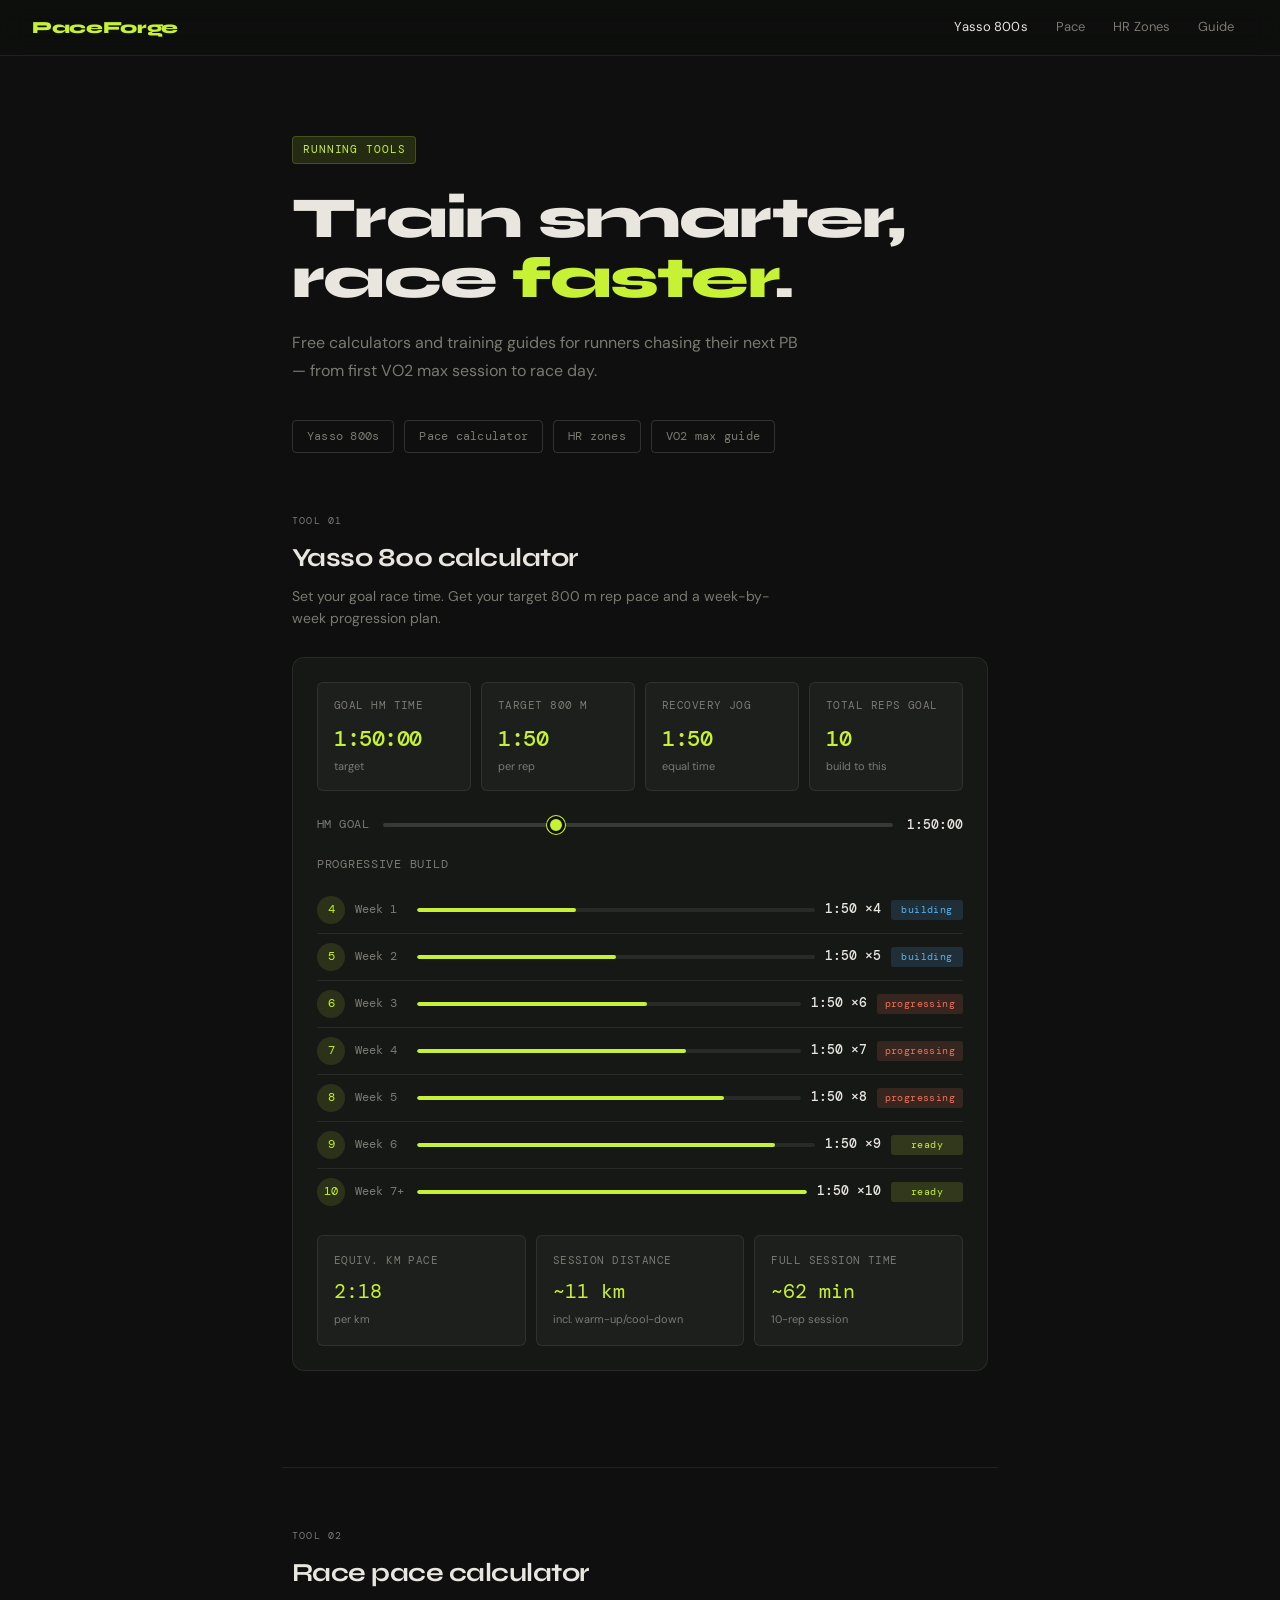
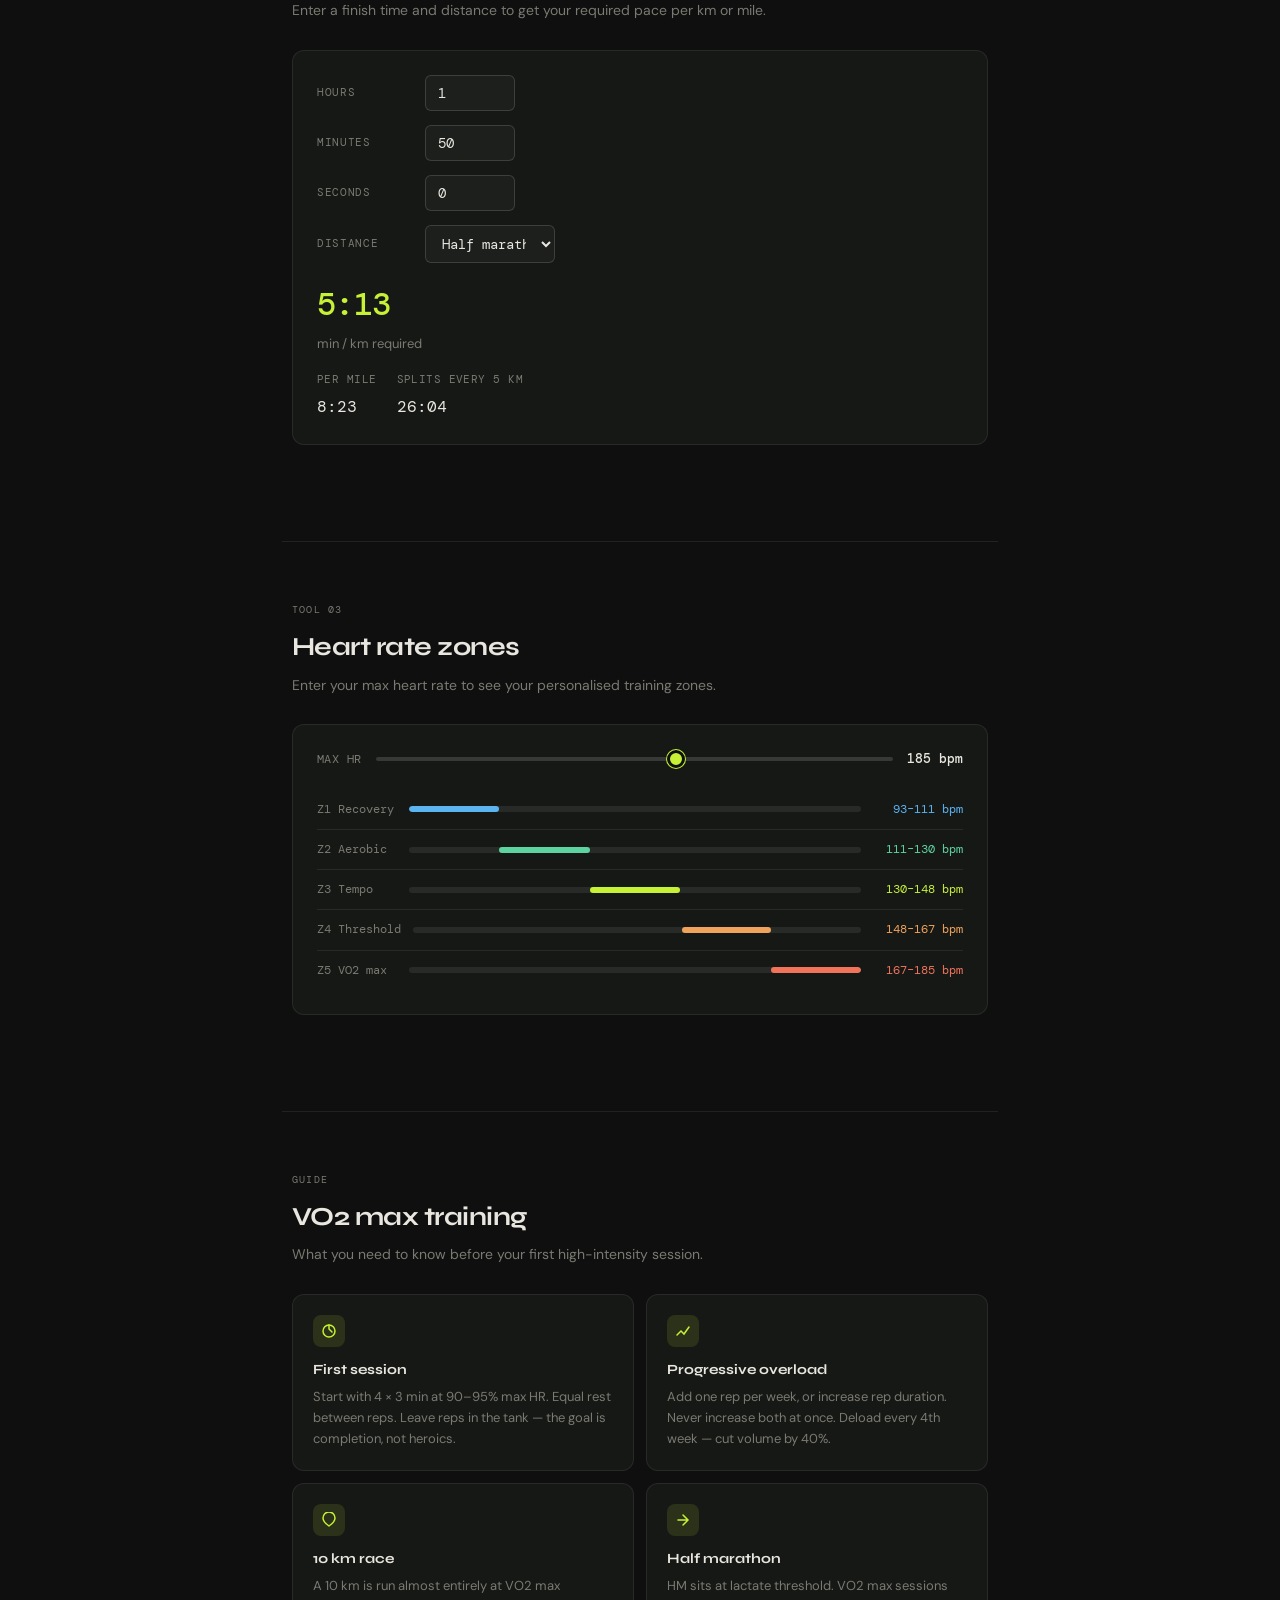
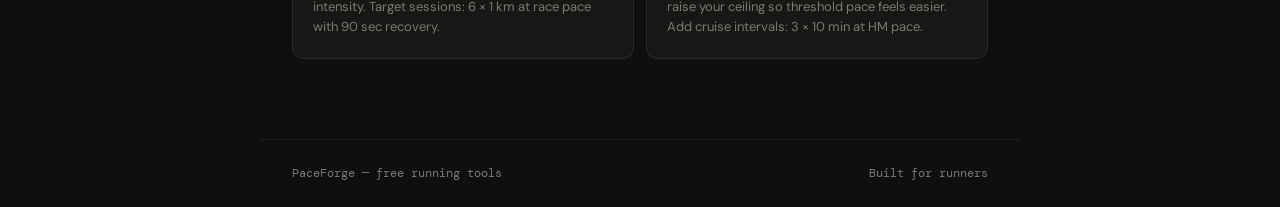
==== index.html @ efae4cd9 "Create index.html" ====
<!DOCTYPE html>
<html lang="en">
<head>
<meta charset="UTF-8">
<meta name="viewport" content="width=device-width, initial-scale=1.0">
<title>PaceForge — Running Tools</title>
<link rel="preconnect" href="https://fonts.googleapis.com">
<link href="https://fonts.googleapis.com/css2?family=DM+Mono:wght@400;500&family=Syne:wght@400;600;700;800&family=DM+Sans:wght@300;400;500&display=swap" rel="stylesheet">
<style>
  *, *::before, *::after { box-sizing: border-box; margin: 0; padding: 0; }

  :root {
    --bg: #0e0f0e;
    --surface: #161816;
    --surface2: #1d1f1d;
    --border: rgba(255,255,255,0.08);
    --border2: rgba(255,255,255,0.14);
    --text: #e8e6df;
    --muted: #7a7a72;
    --accent: #c6f135;
    --accent-dim: rgba(198,241,53,0.12);
    --accent-text: #0e0f0e;
    --coral: #f0735a;
    --blue: #5bb3f0;
    --radius: 12px;
    --radius-sm: 6px;
  }

  html { scroll-behavior: smooth; }

  body {
    font-family: 'DM Sans', sans-serif;
    background: var(--bg);
    color: var(--text);
    min-height: 100vh;
    font-size: 15px;
    line-height: 1.6;
  }

  /* NAV */
  nav {
    position: sticky; top: 0; z-index: 100;
    background: rgba(14,15,14,0.85);
    backdrop-filter: blur(12px);
    border-bottom: 1px solid var(--border);
    padding: 0 2rem;
    display: flex; align-items: center; gap: 2rem;
    height: 56px;
  }
  .nav-logo {
    font-family: 'Syne', sans-serif;
    font-weight: 800; font-size: 17px;
    color: var(--accent); letter-spacing: -0.02em;
    text-decoration: none;
  }
  .nav-links { display: flex; gap: 0; margin-left: auto; }
  .nav-links a {
    font-size: 13px; color: var(--muted); text-decoration: none;
    padding: 0 14px; height: 56px; display: flex; align-items: center;
    transition: color 0.15s; letter-spacing: 0.01em;
  }
  .nav-links a:hover, .nav-links a.active { color: var(--text); }

  /* HERO */
  .hero {
    padding: 80px 2rem 60px;
    max-width: 760px; margin: 0 auto;
  }
  .hero-tag {
    display: inline-flex; align-items: center; gap: 6px;
    font-family: 'DM Mono', monospace; font-size: 11px;
    color: var(--accent); letter-spacing: 0.08em; text-transform: uppercase;
    background: var(--accent-dim); border: 1px solid rgba(198,241,53,0.2);
    border-radius: 4px; padding: 4px 10px; margin-bottom: 24px;
  }
  .hero h1 {
    font-family: 'Syne', sans-serif;
    font-weight: 800; font-size: clamp(36px, 6vw, 58px);
    line-height: 1.05; letter-spacing: -0.03em;
    color: var(--text); margin-bottom: 20px;
  }
  .hero h1 span { color: var(--accent); }
  .hero p {
    font-size: 16px; color: var(--muted); max-width: 520px;
    line-height: 1.7; margin-bottom: 36px;
  }
  .hero-tools {
    display: flex; gap: 10px; flex-wrap: wrap;
  }
  .hero-tool-badge {
    font-size: 12px; font-family: 'DM Mono', monospace;
    padding: 6px 14px; border-radius: 4px;
    border: 1px solid var(--border2); color: var(--muted);
    letter-spacing: 0.02em;
  }

  /* SECTION */
  .section {
    max-width: 760px; margin: 0 auto;
    padding: 0 2rem 80px;
  }
  .section-label {
    font-family: 'DM Mono', monospace;
    font-size: 10px; letter-spacing: 0.12em; text-transform: uppercase;
    color: var(--muted); margin-bottom: 8px;
  }
  .section-title {
    font-family: 'Syne', sans-serif;
    font-weight: 700; font-size: 26px;
    letter-spacing: -0.02em; margin-bottom: 6px;
  }
  .section-desc {
    font-size: 14px; color: var(--muted);
    margin-bottom: 28px; max-width: 500px;
  }
  .divider {
    border: none; border-top: 1px solid var(--border);
    margin: 0 2rem 60px; max-width: 716px; margin-left: auto; margin-right: auto;
  }

  /* CARD */
  .card {
    background: var(--surface);
    border: 1px solid var(--border);
    border-radius: var(--radius);
    padding: 24px;
    margin-bottom: 16px;
  }
  .card-sm {
    background: var(--surface2);
    border: 1px solid var(--border);
    border-radius: var(--radius-sm);
    padding: 16px;
  }

  /* METRIC CARDS */
  .metric-grid {
    display: grid; grid-template-columns: repeat(4, minmax(0,1fr));
    gap: 10px; margin-bottom: 24px;
  }
  .metric-card {
    background: var(--surface2);
    border: 1px solid var(--border);
    border-radius: var(--radius-sm);
    padding: 14px 16px;
  }
  .metric-label {
    font-size: 11px; color: var(--muted);
    font-family: 'DM Mono', monospace;
    letter-spacing: 0.04em; margin-bottom: 6px;
    text-transform: uppercase;
  }
  .metric-value {
    font-family: 'DM Mono', monospace;
    font-size: 22px; font-weight: 500;
    color: var(--accent); letter-spacing: -0.02em;
  }
  .metric-sub {
    font-size: 11px; color: var(--muted); margin-top: 2px;
  }

  /* SLIDER */
  .slider-row {
    display: flex; align-items: center; gap: 14px;
    margin-bottom: 20px;
  }
  .slider-row label {
    font-size: 12px; color: var(--muted);
    font-family: 'DM Mono', monospace;
    letter-spacing: 0.04em; white-space: nowrap;
    text-transform: uppercase;
  }
  .slider-row input[type=range] {
    flex: 1; height: 4px; cursor: pointer;
    -webkit-appearance: none; appearance: none;
    background: var(--border2); border-radius: 2px; outline: none;
  }
  .slider-row input[type=range]::-webkit-slider-thumb {
    -webkit-appearance: none;
    width: 18px; height: 18px;
    border-radius: 50%;
    background: var(--accent);
    cursor: pointer;
    border: 3px solid var(--bg);
    box-shadow: 0 0 0 1px var(--accent);
  }
  .slider-val {
    font-family: 'DM Mono', monospace;
    font-size: 13px; font-weight: 500;
    color: var(--text); min-width: 52px; text-align: right;
  }

  /* REP LIST */
  .rep-row {
    display: flex; align-items: center; gap: 10px;
    padding: 9px 0;
    border-bottom: 1px solid var(--border);
  }
  .rep-row:last-child { border-bottom: none; }
  .rep-num {
    width: 28px; height: 28px; border-radius: 50%;
    background: var(--accent-dim); color: var(--accent);
    font-size: 12px; font-family: 'DM Mono', monospace;
    display: flex; align-items: center; justify-content: center;
    flex-shrink: 0;
  }
  .rep-week {
    font-size: 12px; color: var(--muted);
    font-family: 'DM Mono', monospace;
    min-width: 52px;
  }
  .rep-bar-wrap {
    flex: 1; height: 4px;
    background: var(--border); border-radius: 2px; overflow: hidden;
  }
  .rep-bar {
    height: 100%; border-radius: 2px;
    background: var(--accent); transition: width 0.5s ease;
  }
  .rep-time {
    font-family: 'DM Mono', monospace;
    font-size: 13px; font-weight: 500;
    color: var(--text); min-width: 52px; text-align: right;
  }
  .badge {
    font-size: 10px; padding: 2px 8px;
    border-radius: 3px; font-family: 'DM Mono', monospace;
    letter-spacing: 0.04em; min-width: 72px; text-align: center;
  }
  .badge-building { background: rgba(91,179,240,0.15); color: #5bb3f0; }
  .badge-progressing { background: rgba(240,115,90,0.15); color: #f0735a; }
  .badge-ready { background: rgba(198,241,53,0.15); color: var(--accent); }

  /* STATS ROW */
  .stats-row {
    display: grid; grid-template-columns: repeat(3, minmax(0,1fr));
    gap: 10px; margin-top: 20px;
  }

  /* PACE CONVERTER */
  .input-group {
    display: flex; align-items: center; gap: 8px; margin-bottom: 14px;
  }
  .input-group label {
    font-size: 11px; color: var(--muted);
    font-family: 'DM Mono', monospace;
    letter-spacing: 0.06em; text-transform: uppercase;
    min-width: 100px;
  }
  .input-group input[type=number], .input-group select {
    background: var(--surface2); border: 1px solid var(--border2);
    border-radius: var(--radius-sm); color: var(--text);
    font-family: 'DM Mono', monospace; font-size: 14px;
    padding: 8px 12px; width: 90px; outline: none;
    transition: border-color 0.15s;
  }
  .input-group input[type=number]:focus, .input-group select:focus {
    border-color: var(--accent);
  }
  .input-group select { width: 130px; cursor: pointer; }
  .result-large {
    font-family: 'DM Mono', monospace;
    font-size: 32px; font-weight: 500;
    color: var(--accent); letter-spacing: -0.02em;
    margin: 16px 0 4px;
  }
  .result-label { font-size: 13px; color: var(--muted); }

  /* HEART RATE ZONES */
  .zone-row {
    display: flex; align-items: center; gap: 12px;
    padding: 10px 0; border-bottom: 1px solid var(--border);
  }
  .zone-row:last-child { border-bottom: none; }
  .zone-bar-outer {
    flex: 1; height: 6px;
    background: var(--border); border-radius: 3px; overflow: hidden;
  }
  .zone-bar-inner {
    height: 100%; border-radius: 3px;
    transition: width 0.5s ease;
  }
  .zone-name {
    font-size: 12px; color: var(--muted);
    font-family: 'DM Mono', monospace;
    min-width: 80px;
  }
  .zone-range {
    font-family: 'DM Mono', monospace;
    font-size: 12px; color: var(--text);
    min-width: 90px; text-align: right;
  }

  /* GUIDE SECTION */
  .guide-grid {
    display: grid; grid-template-columns: 1fr 1fr;
    gap: 12px;
  }
  .guide-card {
    background: var(--surface);
    border: 1px solid var(--border);
    border-radius: var(--radius);
    padding: 20px;
  }
  .guide-icon {
    width: 32px; height: 32px; border-radius: 8px;
    background: var(--accent-dim);
    display: flex; align-items: center; justify-content: center;
    margin-bottom: 12px;
  }
  .guide-icon svg { width: 16px; height: 16px; }
  .guide-card h3 {
    font-family: 'Syne', sans-serif;
    font-size: 14px; font-weight: 700;
    margin-bottom: 6px;
  }
  .guide-card p {
    font-size: 13px; color: var(--muted);
    line-height: 1.6;
  }

  /* FOOTER */
  footer {
    border-top: 1px solid var(--border);
    padding: 24px 2rem;
    max-width: 760px; margin: 0 auto;
    display: flex; justify-content: space-between; align-items: center;
  }
  footer span {
    font-size: 12px; color: var(--muted);
    font-family: 'DM Mono', monospace;
  }

  @media (max-width: 600px) {
    .metric-grid { grid-template-columns: repeat(2, 1fr); }
    .stats-row { grid-template-columns: 1fr 1fr; }
    .guide-grid { grid-template-columns: 1fr; }
    nav { padding: 0 1rem; }
    .nav-links a { padding: 0 10px; font-size: 12px; }
    .hero, .section { padding-left: 1rem; padding-right: 1rem; }
  }
</style>
</head>
<body>

<nav>
  <a href="#" class="nav-logo">PaceForge</a>
  <div class="nav-links">
    <a href="#yasso" class="active">Yasso 800s</a>
    <a href="#pace">Pace</a>
    <a href="#zones">HR Zones</a>
    <a href="#guide">Guide</a>
  </div>
</nav>

<section class="hero">
  <div class="hero-tag">Running tools</div>
  <h1>Train smarter,<br>race <span>faster</span>.</h1>
  <p>Free calculators and training guides for runners chasing their next PB — from first VO2 max session to race day.</p>
  <div class="hero-tools">
    <div class="hero-tool-badge">Yasso 800s</div>
    <div class="hero-tool-badge">Pace calculator</div>
    <div class="hero-tool-badge">HR zones</div>
    <div class="hero-tool-badge">VO2 max guide</div>
  </div>
</section>

<!-- YASSO 800s -->
<section class="section" id="yasso">
  <div class="section-label">Tool 01</div>
  <div class="section-title">Yasso 800 calculator</div>
  <div class="section-desc">Set your goal race time. Get your target 800 m rep pace and a week-by-week progression plan.</div>

  <div class="card">
    <div class="metric-grid">
      <div class="metric-card">
        <div class="metric-label">Goal HM time</div>
        <div class="metric-value" id="hm-display">1:50:00</div>
        <div class="metric-sub">target</div>
      </div>
      <div class="metric-card">
        <div class="metric-label">Target 800 m</div>
        <div class="metric-value" id="target-800">1:50</div>
        <div class="metric-sub">per rep</div>
      </div>
      <div class="metric-card">
        <div class="metric-label">Recovery jog</div>
        <div class="metric-value" id="recovery-time">1:50</div>
        <div class="metric-sub">equal time</div>
      </div>
      <div class="metric-card">
        <div class="metric-label">Total reps goal</div>
        <div class="metric-value">10</div>
        <div class="metric-sub">build to this</div>
      </div>
    </div>

    <div class="slider-row">
      <label>HM goal</label>
      <input type="range" id="hm-slider" min="90" max="150" value="110" step="1">
      <span class="slider-val" id="slider-display">1:50:00</span>
    </div>

    <div style="font-size: 12px; color: var(--muted); font-family: 'DM Mono', monospace; letter-spacing: 0.06em; text-transform: uppercase; margin-bottom: 12px;">Progressive build</div>
    <div id="rep-list"></div>

    <div class="stats-row">
      <div class="card-sm">
        <div class="metric-label">Equiv. km pace</div>
        <div style="font-family: 'DM Mono', monospace; font-size: 20px; color: var(--accent); margin: 4px 0;" id="km-pace">2:18</div>
        <div class="metric-sub">per km</div>
      </div>
      <div class="card-sm">
        <div class="metric-label">Session distance</div>
        <div style="font-family: 'DM Mono', monospace; font-size: 20px; color: var(--accent); margin: 4px 0;">~11 km</div>
        <div class="metric-sub">incl. warm-up/cool-down</div>
      </div>
      <div class="card-sm">
        <div class="metric-label">Full session time</div>
        <div style="font-family: 'DM Mono', monospace; font-size: 20px; color: var(--accent); margin: 4px 0;" id="session-dur">~62 min</div>
        <div class="metric-sub">10-rep session</div>
      </div>
    </div>
  </div>
</section>

<hr class="divider">

<!-- PACE CALCULATOR -->
<section class="section" id="pace">
  <div class="section-label">Tool 02</div>
  <div class="section-title">Race pace calculator</div>
  <div class="section-desc">Enter a finish time and distance to get your required pace per km or mile.</div>

  <div class="card">
    <div class="input-group">
      <label>Hours</label>
      <input type="number" id="pace-h" min="0" max="9" value="1" oninput="calcPace()">
    </div>
    <div class="input-group">
      <label>Minutes</label>
      <input type="number" id="pace-m" min="0" max="59" value="50" oninput="calcPace()">
    </div>
    <div class="input-group">
      <label>Seconds</label>
      <input type="number" id="pace-s" min="0" max="59" value="0" oninput="calcPace()">
    </div>
    <div class="input-group">
      <label>Distance</label>
      <select id="pace-dist" onchange="calcPace()">
        <option value="5">5 km</option>
        <option value="10">10 km</option>
        <option value="21.0975" selected>Half marathon</option>
        <option value="42.195">Marathon</option>
      </select>
    </div>
    <div class="result-large" id="pace-result">5:14</div>
    <div class="result-label">min / km required</div>
    <div style="display:flex; gap: 20px; margin-top: 16px;">
      <div>
        <div class="metric-label">Per mile</div>
        <div style="font-family: 'DM Mono', monospace; font-size: 16px; color: var(--text); margin-top: 4px;" id="pace-mile">8:25</div>
      </div>
      <div>
        <div class="metric-label">Splits every 5 km</div>
        <div style="font-family: 'DM Mono', monospace; font-size: 16px; color: var(--text); margin-top: 4px;" id="pace-5k-split">26:10</div>
      </div>
    </div>
  </div>
</section>

<hr class="divider">

<!-- HEART RATE ZONES -->
<section class="section" id="zones">
  <div class="section-label">Tool 03</div>
  <div class="section-title">Heart rate zones</div>
  <div class="section-desc">Enter your max heart rate to see your personalised training zones.</div>

  <div class="card">
    <div class="slider-row">
      <label>Max HR</label>
      <input type="range" id="hr-slider" min="150" max="210" value="185" step="1" oninput="calcZones()">
      <span class="slider-val" id="hr-display">185 bpm</span>
    </div>

    <div id="zone-list"></div>
  </div>
</section>

<hr class="divider">

<!-- GUIDE -->
<section class="section" id="guide">
  <div class="section-label">Guide</div>
  <div class="section-title">VO2 max training</div>
  <div class="section-desc">What you need to know before your first high-intensity session.</div>

  <div class="guide-grid">
    <div class="guide-card">
      <div class="guide-icon">
        <svg viewBox="0 0 16 16" fill="none" stroke="#c6f135" stroke-width="1.5" stroke-linecap="round">
          <path d="M8 2v4l3 3"/><circle cx="8" cy="8" r="6"/>
        </svg>
      </div>
      <h3>First session</h3>
      <p>Start with 4 × 3 min at 90–95% max HR. Equal rest between reps. Leave reps in the tank — the goal is completion, not heroics.</p>
    </div>
    <div class="guide-card">
      <div class="guide-icon">
        <svg viewBox="0 0 16 16" fill="none" stroke="#c6f135" stroke-width="1.5" stroke-linecap="round">
          <path d="M2 12l4-4 3 3 5-7"/>
        </svg>
      </div>
      <h3>Progressive overload</h3>
      <p>Add one rep per week, or increase rep duration. Never increase both at once. Deload every 4th week — cut volume by 40%.</p>
    </div>
    <div class="guide-card">
      <div class="guide-icon">
        <svg viewBox="0 0 16 16" fill="none" stroke="#c6f135" stroke-width="1.5" stroke-linecap="round">
          <path d="M8 14s-6-4-6-8a6 6 0 0112 0c0 4-6 8-6 8z"/>
        </svg>
      </div>
      <h3>10 km race</h3>
      <p>A 10 km is run almost entirely at VO2 max intensity. Target sessions: 6 × 1 km at race pace with 90 sec recovery.</p>
    </div>
    <div class="guide-card">
      <div class="guide-icon">
        <svg viewBox="0 0 16 16" fill="none" stroke="#c6f135" stroke-width="1.5" stroke-linecap="round">
          <path d="M3 8h10M8 3l5 5-5 5"/>
        </svg>
      </div>
      <h3>Half marathon</h3>
      <p>HM sits at lactate threshold. VO2 max sessions raise your ceiling so threshold pace feels easier. Add cruise intervals: 3 × 10 min at HM pace.</p>
    </div>
  </div>
</section>

<footer>
  <span>PaceForge — free running tools</span>
  <span>Built for runners</span>
</footer>

<script>
function fmtMSS(sec) {
  const m = Math.floor(sec / 60), s = Math.round(sec % 60);
  return m + ':' + (s < 10 ? '0' : '') + s;
}
function fmtHMS(min) {
  const h = Math.floor(min / 60), m = Math.round(min % 60);
  return h + ':' + (m < 10 ? '0' : '') + m + ':00';
}

const repData = [
  [4,'Week 1','building'],
  [5,'Week 2','building'],
  [6,'Week 3','progressing'],
  [7,'Week 4','progressing'],
  [8,'Week 5','progressing'],
  [9,'Week 6','ready'],
  [10,'Week 7+','ready'],
];

function updateYasso(hmMin) {
  const repSec = hmMin * 60 / 60;
  document.getElementById('hm-display').textContent = fmtHMS(hmMin);
  document.getElementById('slider-display').textContent = fmtHMS(hmMin);
  document.getElementById('target-800').textContent = fmtMSS(repSec);
  document.getElementById('recovery-time').textContent = fmtMSS(repSec);
  const kmS = repSec / 0.8;
  document.getElementById('km-pace').textContent = fmtMSS(kmS);
  const totalMin = Math.round(15 + 20 * (repSec / 60) + 10);
  document.getElementById('session-dur').textContent = '~' + totalMin + ' min';

  const list = document.getElementById('rep-list');
  list.innerHTML = '';
  repData.forEach(([reps, week, type]) => {
    const pct = Math.round((reps / 10) * 100);
    const badgeClass = type === 'building' ? 'badge-building' : type === 'progressing' ? 'badge-progressing' : 'badge-ready';
    const row = document.createElement('div');
    row.className = 'rep-row';
    row.innerHTML = `
      <div class="rep-num">${reps}</div>
      <span class="rep-week">${week}</span>
      <div class="rep-bar-wrap"><div class="rep-bar" style="width:${pct}%"></div></div>
      <span class="rep-time">${fmtMSS(repSec)} ×${reps}</span>
      <span class="badge ${badgeClass}">${type}</span>
    `;
    list.appendChild(row);
  });
}

const yassoSlider = document.getElementById('hm-slider');
yassoSlider.addEventListener('input', () => updateYasso(parseInt(yassoSlider.value)));
updateYasso(110);

function calcPace() {
  const h = parseInt(document.getElementById('pace-h').value) || 0;
  const m = parseInt(document.getElementById('pace-m').value) || 0;
  const s = parseInt(document.getElementById('pace-s').value) || 0;
  const dist = parseFloat(document.getElementById('pace-dist').value);
  const totalSec = h * 3600 + m * 60 + s;
  if (!totalSec || !dist) return;
  const paceSecPerKm = totalSec / dist;
  const paceSecPerMile = paceSecPerKm * 1.60934;
  const split5k = paceSecPerKm * 5;
  document.getElementById('pace-result').textContent = fmtMSS(paceSecPerKm);
  document.getElementById('pace-mile').textContent = fmtMSS(paceSecPerMile);
  document.getElementById('pace-5k-split').textContent = fmtMSS(split5k);
}
calcPace();

const zones = [
  { name: 'Z1 Recovery', pct: [50, 60], color: '#5bb3f0' },
  { name: 'Z2 Aerobic',  pct: [60, 70], color: '#5dd4a0' },
  { name: 'Z3 Tempo',    pct: [70, 80], color: '#c6f135' },
  { name: 'Z4 Threshold',pct: [80, 90], color: '#f0a35a' },
  { name: 'Z5 VO2 max',  pct: [90,100], color: '#f0735a' },
];

function calcZones() {
  const maxHR = parseInt(document.getElementById('hr-slider').value);
  document.getElementById('hr-display').textContent = maxHR + ' bpm';
  const list = document.getElementById('zone-list');
  list.innerHTML = '';
  zones.forEach(z => {
    const lo = Math.round(maxHR * z.pct[0] / 100);
    const hi = Math.round(maxHR * z.pct[1] / 100);
    const barW = z.pct[1] - z.pct[0];
    const barOffset = z.pct[0] - 50;
    const row = document.createElement('div');
    row.className = 'zone-row';
    row.innerHTML = `
      <span class="zone-name">${z.name}</span>
      <div class="zone-bar-outer">
        <div class="zone-bar-inner" style="width:${barW * 2}%;margin-left:${barOffset * 2}%;background:${z.color}"></div>
      </div>
      <span class="zone-range" style="color:${z.color}">${lo}–${hi} bpm</span>
    `;
    list.appendChild(row);
  });
}
calcZones();

document.getElementById('hr-slider').addEventListener('input', calcZones);

document.querySelectorAll('.nav-links a').forEach(a => {
  a.addEventListener('click', function() {
    document.querySelectorAll('.nav-links a').forEach(x => x.classList.remove('active'));
    this.classList.add('active');
  });
});
</script>
</body>
</html>
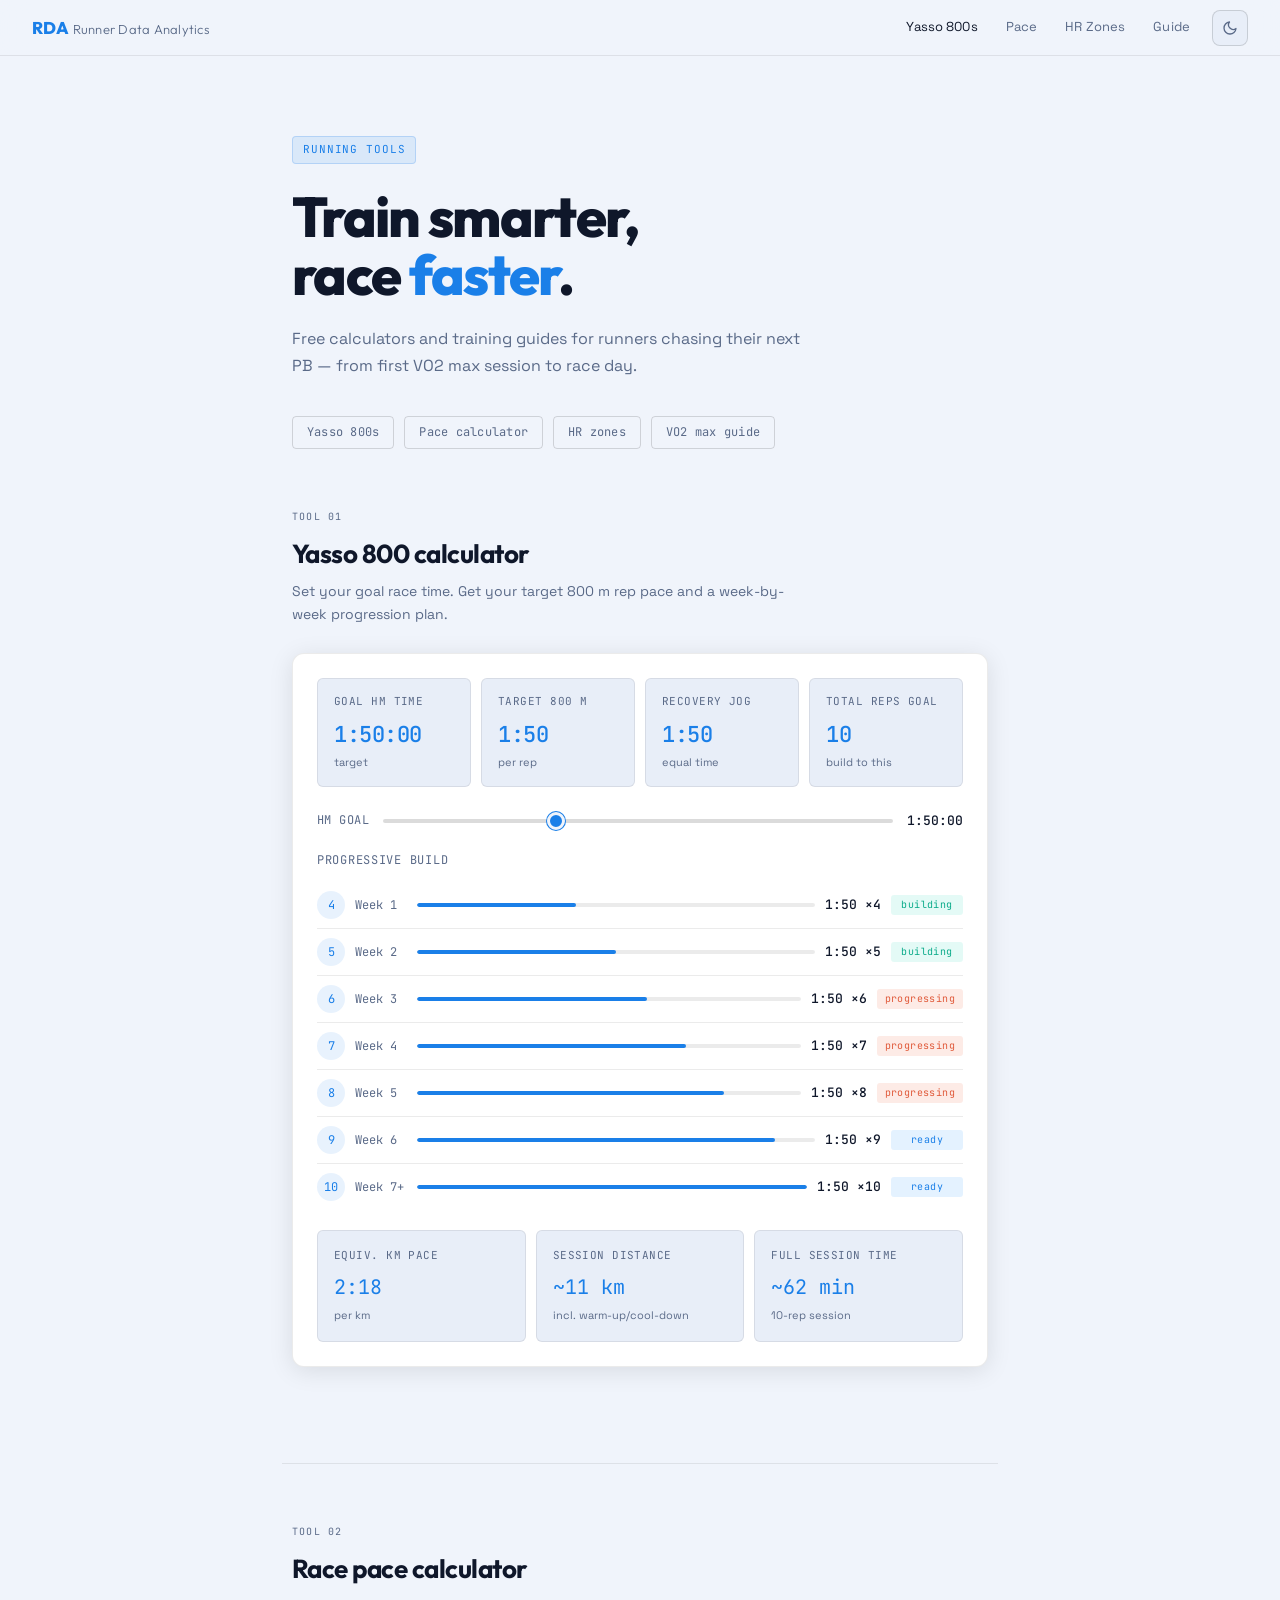
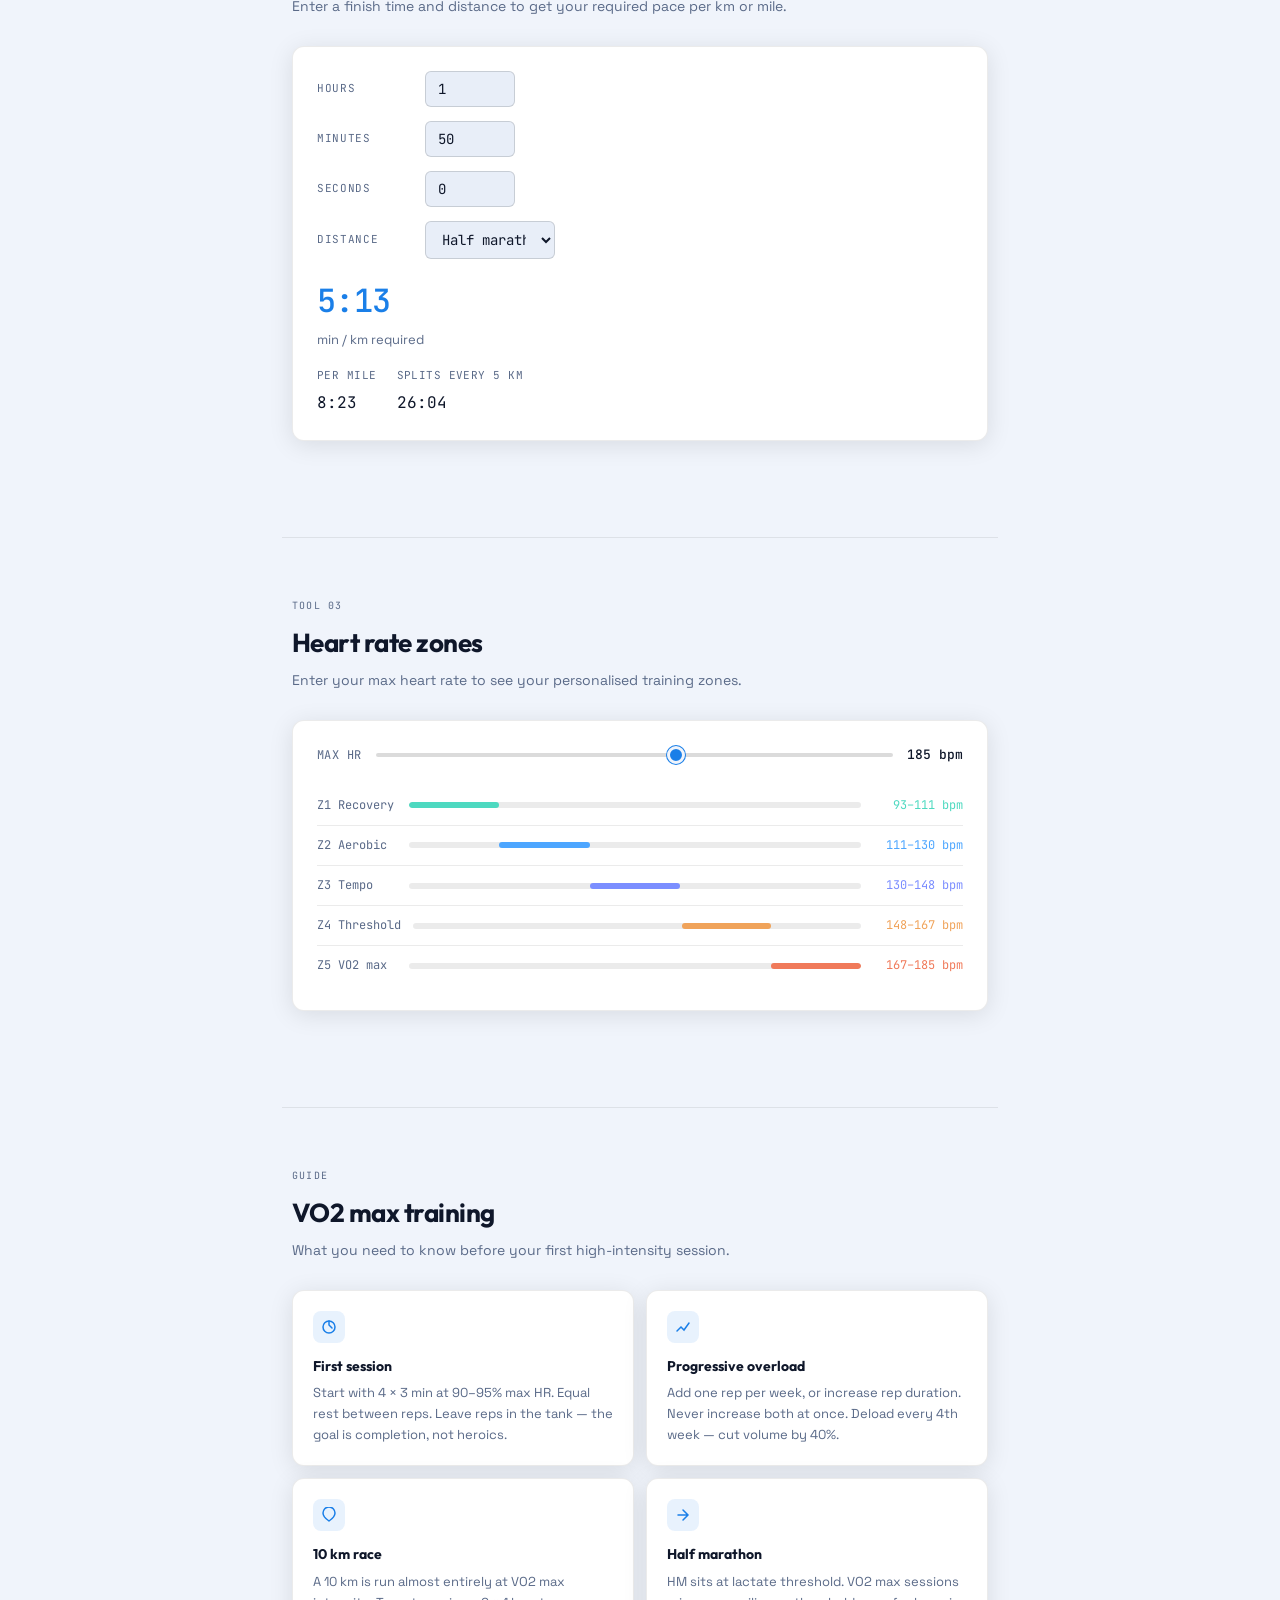
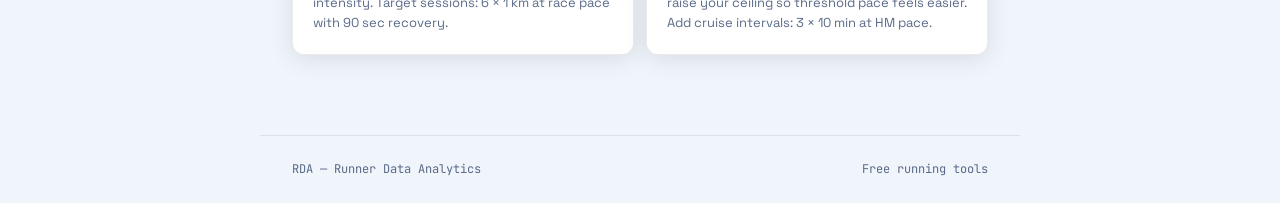
==== commit 8276f1b8: "update index.html rebrand, to avoid copyright, as Claude copied another site haha" ====
--- a/index.html
+++ b/index.html
@@ -1,59 +1,89 @@
 <!DOCTYPE html>
-<html lang="en">
+<html lang="en" data-theme="dark">
 <head>
 <meta charset="UTF-8">
 <meta name="viewport" content="width=device-width, initial-scale=1.0">
-<title>PaceForge — Running Tools</title>
+<title>RDA — Runner Data Analytics</title>
 <link rel="preconnect" href="https://fonts.googleapis.com">
-<link href="https://fonts.googleapis.com/css2?family=DM+Mono:wght@400;500&family=Syne:wght@400;600;700;800&family=DM+Sans:wght@300;400;500&display=swap" rel="stylesheet">
+<link href="https://fonts.googleapis.com/css2?family=Space+Grotesk:wght@300;400;500;600;700&family=Outfit:wght@400;600;700;800&family=JetBrains+Mono:wght@400;500&display=swap" rel="stylesheet">
 <style>
   *, *::before, *::after { box-sizing: border-box; margin: 0; padding: 0; }
 
+  /* ── THEME TOKENS ── */
   :root {
-    --bg: #0e0f0e;
-    --surface: #161816;
-    --surface2: #1d1f1d;
-    --border: rgba(255,255,255,0.08);
-    --border2: rgba(255,255,255,0.14);
-    --text: #e8e6df;
-    --muted: #7a7a72;
-    --accent: #c6f135;
-    --accent-dim: rgba(198,241,53,0.12);
-    --accent-text: #0e0f0e;
-    --coral: #f0735a;
-    --blue: #5bb3f0;
     --radius: 12px;
     --radius-sm: 6px;
   }
 
+  [data-theme="dark"] {
+    --bg:          #0b0f1a;
+    --surface:     #111827;
+    --surface2:    #1a2235;
+    --border:      rgba(255,255,255,0.07);
+    --border2:     rgba(255,255,255,0.13);
+    --text:        #e2e8f4;
+    --muted:       #6b7a99;
+    --accent:      #4da6ff;
+    --accent-dim:  rgba(77,166,255,0.12);
+    --accent-text: #0b0f1a;
+    --coral:       #f07a5a;
+    --teal:        #4dd9c0;
+    --shadow:      0 4px 24px rgba(0,0,0,0.4);
+  }
+
+  [data-theme="light"] {
+    --bg:          #f0f4fb;
+    --surface:     #ffffff;
+    --surface2:    #e8eef8;
+    --border:      rgba(0,0,0,0.08);
+    --border2:     rgba(0,0,0,0.14);
+    --text:        #0f172a;
+    --muted:       #5a6a88;
+    --accent:      #1a7fe8;
+    --accent-dim:  rgba(26,127,232,0.10);
+    --accent-text: #ffffff;
+    --coral:       #e05a3a;
+    --teal:        #0aab8a;
+    --shadow:      0 4px 24px rgba(0,0,0,0.10);
+  }
+
   html { scroll-behavior: smooth; }
 
   body {
-    font-family: 'DM Sans', sans-serif;
+    font-family: 'Space Grotesk', sans-serif;
     background: var(--bg);
     color: var(--text);
     min-height: 100vh;
     font-size: 15px;
     line-height: 1.6;
-  }
-
-  /* NAV */
+    transition: background 0.3s ease, color 0.3s ease;
+  }
+
+  /* ── NAV ── */
   nav {
     position: sticky; top: 0; z-index: 100;
-    background: rgba(14,15,14,0.85);
-    backdrop-filter: blur(12px);
+    background: rgba(11,15,26,0.85);
+    backdrop-filter: blur(14px);
     border-bottom: 1px solid var(--border);
     padding: 0 2rem;
     display: flex; align-items: center; gap: 2rem;
     height: 56px;
+    transition: background 0.3s ease;
+  }
+  [data-theme="light"] nav {
+    background: rgba(240,244,251,0.88);
   }
   .nav-logo {
-    font-family: 'Syne', sans-serif;
+    font-family: 'Outfit', sans-serif;
     font-weight: 800; font-size: 17px;
-    color: var(--accent); letter-spacing: -0.02em;
+    color: var(--accent); letter-spacing: -0.01em;
     text-decoration: none;
   }
-  .nav-links { display: flex; gap: 0; margin-left: auto; }
+  .nav-logo span {
+    font-weight: 300; color: var(--muted); font-size: 13px;
+    margin-left: 4px; letter-spacing: 0.02em;
+  }
+  .nav-links { display: flex; gap: 0; margin-left: auto; align-items: center; }
   .nav-links a {
     font-size: 13px; color: var(--muted); text-decoration: none;
     padding: 0 14px; height: 56px; display: flex; align-items: center;
@@ -61,21 +91,36 @@
   }
   .nav-links a:hover, .nav-links a.active { color: var(--text); }
 
-  /* HERO */
+  /* Theme toggle */
+  .theme-toggle {
+    width: 36px; height: 36px; border-radius: 8px;
+    border: 1px solid var(--border2);
+    background: var(--surface2);
+    color: var(--muted);
+    cursor: pointer; display: flex; align-items: center; justify-content: center;
+    margin-left: 8px; transition: all 0.15s; flex-shrink: 0;
+  }
+  .theme-toggle:hover { color: var(--accent); border-color: var(--accent); }
+  .theme-toggle svg { width: 16px; height: 16px; }
+
+  /* ── HERO ── */
   .hero {
     padding: 80px 2rem 60px;
     max-width: 760px; margin: 0 auto;
   }
   .hero-tag {
     display: inline-flex; align-items: center; gap: 6px;
-    font-family: 'DM Mono', monospace; font-size: 11px;
+    font-family: 'JetBrains Mono', monospace; font-size: 11px;
     color: var(--accent); letter-spacing: 0.08em; text-transform: uppercase;
-    background: var(--accent-dim); border: 1px solid rgba(198,241,53,0.2);
+    background: var(--accent-dim); border: 1px solid rgba(77,166,255,0.2);
     border-radius: 4px; padding: 4px 10px; margin-bottom: 24px;
   }
+  [data-theme="light"] .hero-tag {
+    border-color: rgba(26,127,232,0.2);
+  }
   .hero h1 {
-    font-family: 'Syne', sans-serif;
-    font-weight: 800; font-size: clamp(36px, 6vw, 58px);
+    font-family: 'Outfit', sans-serif;
+    font-weight: 800; font-size: clamp(34px, 6vw, 56px);
     line-height: 1.05; letter-spacing: -0.03em;
     color: var(--text); margin-bottom: 20px;
   }
@@ -84,28 +129,26 @@
     font-size: 16px; color: var(--muted); max-width: 520px;
     line-height: 1.7; margin-bottom: 36px;
   }
-  .hero-tools {
-    display: flex; gap: 10px; flex-wrap: wrap;
-  }
+  .hero-tools { display: flex; gap: 10px; flex-wrap: wrap; }
   .hero-tool-badge {
-    font-size: 12px; font-family: 'DM Mono', monospace;
+    font-size: 12px; font-family: 'JetBrains Mono', monospace;
     padding: 6px 14px; border-radius: 4px;
     border: 1px solid var(--border2); color: var(--muted);
     letter-spacing: 0.02em;
   }
 
-  /* SECTION */
+  /* ── SECTION ── */
   .section {
     max-width: 760px; margin: 0 auto;
     padding: 0 2rem 80px;
   }
   .section-label {
-    font-family: 'DM Mono', monospace;
+    font-family: 'JetBrains Mono', monospace;
     font-size: 10px; letter-spacing: 0.12em; text-transform: uppercase;
     color: var(--muted); margin-bottom: 8px;
   }
   .section-title {
-    font-family: 'Syne', sans-serif;
+    font-family: 'Outfit', sans-serif;
     font-weight: 700; font-size: 26px;
     letter-spacing: -0.02em; margin-bottom: 6px;
   }
@@ -115,16 +158,17 @@
   }
   .divider {
     border: none; border-top: 1px solid var(--border);
-    margin: 0 2rem 60px; max-width: 716px; margin-left: auto; margin-right: auto;
-  }
-
-  /* CARD */
+    margin: 0 auto 60px; max-width: 716px;
+  }
+
+  /* ── CARD ── */
   .card {
     background: var(--surface);
     border: 1px solid var(--border);
     border-radius: var(--radius);
     padding: 24px;
     margin-bottom: 16px;
+    box-shadow: var(--shadow);
   }
   .card-sm {
     background: var(--surface2);
@@ -133,7 +177,7 @@
     padding: 16px;
   }
 
-  /* METRIC CARDS */
+  /* ── METRIC CARDS ── */
   .metric-grid {
     display: grid; grid-template-columns: repeat(4, minmax(0,1fr));
     gap: 10px; margin-bottom: 24px;
@@ -146,12 +190,12 @@
   }
   .metric-label {
     font-size: 11px; color: var(--muted);
-    font-family: 'DM Mono', monospace;
+    font-family: 'JetBrains Mono', monospace;
     letter-spacing: 0.04em; margin-bottom: 6px;
     text-transform: uppercase;
   }
   .metric-value {
-    font-family: 'DM Mono', monospace;
+    font-family: 'JetBrains Mono', monospace;
     font-size: 22px; font-weight: 500;
     color: var(--accent); letter-spacing: -0.02em;
   }
@@ -159,14 +203,14 @@
     font-size: 11px; color: var(--muted); margin-top: 2px;
   }
 
-  /* SLIDER */
+  /* ── SLIDER ── */
   .slider-row {
     display: flex; align-items: center; gap: 14px;
     margin-bottom: 20px;
   }
   .slider-row label {
     font-size: 12px; color: var(--muted);
-    font-family: 'DM Mono', monospace;
+    font-family: 'JetBrains Mono', monospace;
     letter-spacing: 0.04em; white-space: nowrap;
     text-transform: uppercase;
   }
@@ -177,36 +221,34 @@
   }
   .slider-row input[type=range]::-webkit-slider-thumb {
     -webkit-appearance: none;
-    width: 18px; height: 18px;
-    border-radius: 50%;
-    background: var(--accent);
-    cursor: pointer;
+    width: 18px; height: 18px; border-radius: 50%;
+    background: var(--accent); cursor: pointer;
     border: 3px solid var(--bg);
     box-shadow: 0 0 0 1px var(--accent);
+    transition: background 0.3s;
   }
   .slider-val {
-    font-family: 'DM Mono', monospace;
+    font-family: 'JetBrains Mono', monospace;
     font-size: 13px; font-weight: 500;
     color: var(--text); min-width: 52px; text-align: right;
   }
 
-  /* REP LIST */
+  /* ── REP LIST ── */
   .rep-row {
     display: flex; align-items: center; gap: 10px;
-    padding: 9px 0;
-    border-bottom: 1px solid var(--border);
+    padding: 9px 0; border-bottom: 1px solid var(--border);
   }
   .rep-row:last-child { border-bottom: none; }
   .rep-num {
     width: 28px; height: 28px; border-radius: 50%;
     background: var(--accent-dim); color: var(--accent);
-    font-size: 12px; font-family: 'DM Mono', monospace;
+    font-size: 12px; font-family: 'JetBrains Mono', monospace;
     display: flex; align-items: center; justify-content: center;
     flex-shrink: 0;
   }
   .rep-week {
     font-size: 12px; color: var(--muted);
-    font-family: 'DM Mono', monospace;
+    font-family: 'JetBrains Mono', monospace;
     min-width: 52px;
   }
   .rep-bar-wrap {
@@ -218,39 +260,39 @@
     background: var(--accent); transition: width 0.5s ease;
   }
   .rep-time {
-    font-family: 'DM Mono', monospace;
+    font-family: 'JetBrains Mono', monospace;
     font-size: 13px; font-weight: 500;
     color: var(--text); min-width: 52px; text-align: right;
   }
   .badge {
     font-size: 10px; padding: 2px 8px;
-    border-radius: 3px; font-family: 'DM Mono', monospace;
+    border-radius: 3px; font-family: 'JetBrains Mono', monospace;
     letter-spacing: 0.04em; min-width: 72px; text-align: center;
   }
-  .badge-building { background: rgba(91,179,240,0.15); color: #5bb3f0; }
-  .badge-progressing { background: rgba(240,115,90,0.15); color: #f0735a; }
-  .badge-ready { background: rgba(198,241,53,0.15); color: var(--accent); }
-
-  /* STATS ROW */
+  .badge-building    { background: rgba(77,217,192,0.15); color: var(--teal); }
+  .badge-progressing { background: rgba(240,122,90,0.15); color: var(--coral); }
+  .badge-ready       { background: rgba(77,166,255,0.15); color: var(--accent); }
+
+  /* ── STATS ROW ── */
   .stats-row {
     display: grid; grid-template-columns: repeat(3, minmax(0,1fr));
     gap: 10px; margin-top: 20px;
   }
 
-  /* PACE CONVERTER */
+  /* ── PACE CALCULATOR ── */
   .input-group {
     display: flex; align-items: center; gap: 8px; margin-bottom: 14px;
   }
   .input-group label {
     font-size: 11px; color: var(--muted);
-    font-family: 'DM Mono', monospace;
+    font-family: 'JetBrains Mono', monospace;
     letter-spacing: 0.06em; text-transform: uppercase;
     min-width: 100px;
   }
   .input-group input[type=number], .input-group select {
     background: var(--surface2); border: 1px solid var(--border2);
     border-radius: var(--radius-sm); color: var(--text);
-    font-family: 'DM Mono', monospace; font-size: 14px;
+    font-family: 'JetBrains Mono', monospace; font-size: 14px;
     padding: 8px 12px; width: 90px; outline: none;
     transition: border-color 0.15s;
   }
@@ -259,14 +301,14 @@
   }
   .input-group select { width: 130px; cursor: pointer; }
   .result-large {
-    font-family: 'DM Mono', monospace;
+    font-family: 'JetBrains Mono', monospace;
     font-size: 32px; font-weight: 500;
     color: var(--accent); letter-spacing: -0.02em;
     margin: 16px 0 4px;
   }
   .result-label { font-size: 13px; color: var(--muted); }
 
-  /* HEART RATE ZONES */
+  /* ── HR ZONES ── */
   .zone-row {
     display: flex; align-items: center; gap: 12px;
     padding: 10px 0; border-bottom: 1px solid var(--border);
@@ -282,16 +324,16 @@
   }
   .zone-name {
     font-size: 12px; color: var(--muted);
-    font-family: 'DM Mono', monospace;
+    font-family: 'JetBrains Mono', monospace;
     min-width: 80px;
   }
   .zone-range {
-    font-family: 'DM Mono', monospace;
+    font-family: 'JetBrains Mono', monospace;
     font-size: 12px; color: var(--text);
     min-width: 90px; text-align: right;
   }
 
-  /* GUIDE SECTION */
+  /* ── GUIDE SECTION ── */
   .guide-grid {
     display: grid; grid-template-columns: 1fr 1fr;
     gap: 12px;
@@ -301,6 +343,7 @@
     border: 1px solid var(--border);
     border-radius: var(--radius);
     padding: 20px;
+    box-shadow: var(--shadow);
   }
   .guide-icon {
     width: 32px; height: 32px; border-radius: 8px;
@@ -310,7 +353,7 @@
   }
   .guide-icon svg { width: 16px; height: 16px; }
   .guide-card h3 {
-    font-family: 'Syne', sans-serif;
+    font-family: 'Outfit', sans-serif;
     font-size: 14px; font-weight: 700;
     margin-bottom: 6px;
   }
@@ -319,7 +362,7 @@
     line-height: 1.6;
   }
 
-  /* FOOTER */
+  /* ── FOOTER ── */
   footer {
     border-top: 1px solid var(--border);
     padding: 24px 2rem;
@@ -328,15 +371,15 @@
   }
   footer span {
     font-size: 12px; color: var(--muted);
-    font-family: 'DM Mono', monospace;
+    font-family: 'JetBrains Mono', monospace;
   }
 
   @media (max-width: 600px) {
-    .metric-grid { grid-template-columns: repeat(2, 1fr); }
-    .stats-row { grid-template-columns: 1fr 1fr; }
-    .guide-grid { grid-template-columns: 1fr; }
-    nav { padding: 0 1rem; }
-    .nav-links a { padding: 0 10px; font-size: 12px; }
+    .metric-grid  { grid-template-columns: repeat(2, 1fr); }
+    .stats-row    { grid-template-columns: 1fr 1fr; }
+    .guide-grid   { grid-template-columns: 1fr; }
+    nav           { padding: 0 1rem; }
+    .nav-links a  { padding: 0 10px; font-size: 12px; }
     .hero, .section { padding-left: 1rem; padding-right: 1rem; }
   }
 </style>
@@ -344,12 +387,26 @@
 <body>
 
 <nav>
-  <a href="#" class="nav-logo">PaceForge</a>
+  <a href="#" class="nav-logo">RDA<span>Runner Data Analytics</span></a>
   <div class="nav-links">
     <a href="#yasso" class="active">Yasso 800s</a>
     <a href="#pace">Pace</a>
     <a href="#zones">HR Zones</a>
     <a href="#guide">Guide</a>
+    <button class="theme-toggle" id="theme-btn" aria-label="Toggle theme">
+      <!-- sun icon shown in dark mode -->
+      <svg id="icon-sun" viewBox="0 0 24 24" fill="none" stroke="currentColor" stroke-width="2" stroke-linecap="round" stroke-linejoin="round">
+        <circle cx="12" cy="12" r="5"/><line x1="12" y1="1" x2="12" y2="3"/>
+        <line x1="12" y1="21" x2="12" y2="23"/><line x1="4.22" y1="4.22" x2="5.64" y2="5.64"/>
+        <line x1="18.36" y1="18.36" x2="19.78" y2="19.78"/><line x1="1" y1="12" x2="3" y2="12"/>
+        <line x1="21" y1="12" x2="23" y2="12"/><line x1="4.22" y1="19.78" x2="5.64" y2="18.36"/>
+        <line x1="18.36" y1="5.64" x2="19.78" y2="4.22"/>
+      </svg>
+      <!-- moon icon shown in light mode -->
+      <svg id="icon-moon" viewBox="0 0 24 24" fill="none" stroke="currentColor" stroke-width="2" stroke-linecap="round" stroke-linejoin="round" style="display:none">
+        <path d="M21 12.79A9 9 0 1111.21 3 7 7 0 0021 12.79z"/>
+      </svg>
+    </button>
   </div>
 </nav>
 
@@ -401,23 +458,23 @@
       <span class="slider-val" id="slider-display">1:50:00</span>
     </div>
 
-    <div style="font-size: 12px; color: var(--muted); font-family: 'DM Mono', monospace; letter-spacing: 0.06em; text-transform: uppercase; margin-bottom: 12px;">Progressive build</div>
+    <div style="font-size: 12px; color: var(--muted); font-family: 'JetBrains Mono', monospace; letter-spacing: 0.06em; text-transform: uppercase; margin-bottom: 12px;">Progressive build</div>
     <div id="rep-list"></div>
 
     <div class="stats-row">
       <div class="card-sm">
         <div class="metric-label">Equiv. km pace</div>
-        <div style="font-family: 'DM Mono', monospace; font-size: 20px; color: var(--accent); margin: 4px 0;" id="km-pace">2:18</div>
+        <div style="font-family:'JetBrains Mono',monospace;font-size:20px;color:var(--accent);margin:4px 0" id="km-pace">2:18</div>
         <div class="metric-sub">per km</div>
       </div>
       <div class="card-sm">
         <div class="metric-label">Session distance</div>
-        <div style="font-family: 'DM Mono', monospace; font-size: 20px; color: var(--accent); margin: 4px 0;">~11 km</div>
+        <div style="font-family:'JetBrains Mono',monospace;font-size:20px;color:var(--accent);margin:4px 0">~11 km</div>
         <div class="metric-sub">incl. warm-up/cool-down</div>
       </div>
       <div class="card-sm">
         <div class="metric-label">Full session time</div>
-        <div style="font-family: 'DM Mono', monospace; font-size: 20px; color: var(--accent); margin: 4px 0;" id="session-dur">~62 min</div>
+        <div style="font-family:'JetBrains Mono',monospace;font-size:20px;color:var(--accent);margin:4px 0" id="session-dur">~62 min</div>
         <div class="metric-sub">10-rep session</div>
       </div>
     </div>
@@ -456,14 +513,14 @@
     </div>
     <div class="result-large" id="pace-result">5:14</div>
     <div class="result-label">min / km required</div>
-    <div style="display:flex; gap: 20px; margin-top: 16px;">
+    <div style="display:flex;gap:20px;margin-top:16px;">
       <div>
         <div class="metric-label">Per mile</div>
-        <div style="font-family: 'DM Mono', monospace; font-size: 16px; color: var(--text); margin-top: 4px;" id="pace-mile">8:25</div>
+        <div style="font-family:'JetBrains Mono',monospace;font-size:16px;color:var(--text);margin-top:4px" id="pace-mile">8:25</div>
       </div>
       <div>
         <div class="metric-label">Splits every 5 km</div>
-        <div style="font-family: 'DM Mono', monospace; font-size: 16px; color: var(--text); margin-top: 4px;" id="pace-5k-split">26:10</div>
+        <div style="font-family:'JetBrains Mono',monospace;font-size:16px;color:var(--text);margin-top:4px" id="pace-5k-split">26:10</div>
       </div>
     </div>
   </div>
@@ -483,7 +540,6 @@
       <input type="range" id="hr-slider" min="150" max="210" value="185" step="1" oninput="calcZones()">
       <span class="slider-val" id="hr-display">185 bpm</span>
     </div>
-
     <div id="zone-list"></div>
   </div>
 </section>
@@ -499,7 +555,7 @@
   <div class="guide-grid">
     <div class="guide-card">
       <div class="guide-icon">
-        <svg viewBox="0 0 16 16" fill="none" stroke="#c6f135" stroke-width="1.5" stroke-linecap="round">
+        <svg viewBox="0 0 16 16" fill="none" stroke="currentColor" stroke-width="1.5" stroke-linecap="round" style="color:var(--accent)">
           <path d="M8 2v4l3 3"/><circle cx="8" cy="8" r="6"/>
         </svg>
       </div>
@@ -508,7 +564,7 @@
     </div>
     <div class="guide-card">
       <div class="guide-icon">
-        <svg viewBox="0 0 16 16" fill="none" stroke="#c6f135" stroke-width="1.5" stroke-linecap="round">
+        <svg viewBox="0 0 16 16" fill="none" stroke="currentColor" stroke-width="1.5" stroke-linecap="round" style="color:var(--accent)">
           <path d="M2 12l4-4 3 3 5-7"/>
         </svg>
       </div>
@@ -517,7 +573,7 @@
     </div>
     <div class="guide-card">
       <div class="guide-icon">
-        <svg viewBox="0 0 16 16" fill="none" stroke="#c6f135" stroke-width="1.5" stroke-linecap="round">
+        <svg viewBox="0 0 16 16" fill="none" stroke="currentColor" stroke-width="1.5" stroke-linecap="round" style="color:var(--accent)">
           <path d="M8 14s-6-4-6-8a6 6 0 0112 0c0 4-6 8-6 8z"/>
         </svg>
       </div>
@@ -526,7 +582,7 @@
     </div>
     <div class="guide-card">
       <div class="guide-icon">
-        <svg viewBox="0 0 16 16" fill="none" stroke="#c6f135" stroke-width="1.5" stroke-linecap="round">
+        <svg viewBox="0 0 16 16" fill="none" stroke="currentColor" stroke-width="1.5" stroke-linecap="round" style="color:var(--accent)">
           <path d="M3 8h10M8 3l5 5-5 5"/>
         </svg>
       </div>
@@ -537,119 +593,150 @@
 </section>
 
 <footer>
-  <span>PaceForge — free running tools</span>
-  <span>Built for runners</span>
+  <span>RDA — Runner Data Analytics</span>
+  <span>Free running tools</span>
 </footer>
 
 <script>
-function fmtMSS(sec) {
-  const m = Math.floor(sec / 60), s = Math.round(sec % 60);
-  return m + ':' + (s < 10 ? '0' : '') + s;
-}
-function fmtHMS(min) {
-  const h = Math.floor(min / 60), m = Math.round(min % 60);
-  return h + ':' + (m < 10 ? '0' : '') + m + ':00';
-}
-
-const repData = [
-  [4,'Week 1','building'],
-  [5,'Week 2','building'],
-  [6,'Week 3','progressing'],
-  [7,'Week 4','progressing'],
-  [8,'Week 5','progressing'],
-  [9,'Week 6','ready'],
-  [10,'Week 7+','ready'],
-];
-
-function updateYasso(hmMin) {
-  const repSec = hmMin * 60 / 60;
-  document.getElementById('hm-display').textContent = fmtHMS(hmMin);
-  document.getElementById('slider-display').textContent = fmtHMS(hmMin);
-  document.getElementById('target-800').textContent = fmtMSS(repSec);
-  document.getElementById('recovery-time').textContent = fmtMSS(repSec);
-  const kmS = repSec / 0.8;
-  document.getElementById('km-pace').textContent = fmtMSS(kmS);
-  const totalMin = Math.round(15 + 20 * (repSec / 60) + 10);
-  document.getElementById('session-dur').textContent = '~' + totalMin + ' min';
-
-  const list = document.getElementById('rep-list');
-  list.innerHTML = '';
-  repData.forEach(([reps, week, type]) => {
-    const pct = Math.round((reps / 10) * 100);
-    const badgeClass = type === 'building' ? 'badge-building' : type === 'progressing' ? 'badge-progressing' : 'badge-ready';
-    const row = document.createElement('div');
-    row.className = 'rep-row';
-    row.innerHTML = `
-      <div class="rep-num">${reps}</div>
-      <span class="rep-week">${week}</span>
-      <div class="rep-bar-wrap"><div class="rep-bar" style="width:${pct}%"></div></div>
-      <span class="rep-time">${fmtMSS(repSec)} ×${reps}</span>
-      <span class="badge ${badgeClass}">${type}</span>
-    `;
-    list.appendChild(row);
+  /* ── THEME TOGGLE ── */
+  const html = document.documentElement;
+  const btn  = document.getElementById('theme-btn');
+  const sun  = document.getElementById('icon-sun');
+  const moon = document.getElementById('icon-moon');
+
+  function applyTheme(t) {
+    html.setAttribute('data-theme', t);
+    sun.style.display  = t === 'dark'  ? '' : 'none';
+    moon.style.display = t === 'light' ? '' : 'none';
+    localStorage.setItem('rda-theme', t);
+  }
+
+  btn.addEventListener('click', () => {
+    applyTheme(html.getAttribute('data-theme') === 'dark' ? 'light' : 'dark');
   });
-}
-
-const yassoSlider = document.getElementById('hm-slider');
-yassoSlider.addEventListener('input', () => updateYasso(parseInt(yassoSlider.value)));
-updateYasso(110);
-
-function calcPace() {
-  const h = parseInt(document.getElementById('pace-h').value) || 0;
-  const m = parseInt(document.getElementById('pace-m').value) || 0;
-  const s = parseInt(document.getElementById('pace-s').value) || 0;
-  const dist = parseFloat(document.getElementById('pace-dist').value);
-  const totalSec = h * 3600 + m * 60 + s;
-  if (!totalSec || !dist) return;
-  const paceSecPerKm = totalSec / dist;
-  const paceSecPerMile = paceSecPerKm * 1.60934;
-  const split5k = paceSecPerKm * 5;
-  document.getElementById('pace-result').textContent = fmtMSS(paceSecPerKm);
-  document.getElementById('pace-mile').textContent = fmtMSS(paceSecPerMile);
-  document.getElementById('pace-5k-split').textContent = fmtMSS(split5k);
-}
-calcPace();
-
-const zones = [
-  { name: 'Z1 Recovery', pct: [50, 60], color: '#5bb3f0' },
-  { name: 'Z2 Aerobic',  pct: [60, 70], color: '#5dd4a0' },
-  { name: 'Z3 Tempo',    pct: [70, 80], color: '#c6f135' },
-  { name: 'Z4 Threshold',pct: [80, 90], color: '#f0a35a' },
-  { name: 'Z5 VO2 max',  pct: [90,100], color: '#f0735a' },
-];
-
-function calcZones() {
-  const maxHR = parseInt(document.getElementById('hr-slider').value);
-  document.getElementById('hr-display').textContent = maxHR + ' bpm';
-  const list = document.getElementById('zone-list');
-  list.innerHTML = '';
-  zones.forEach(z => {
-    const lo = Math.round(maxHR * z.pct[0] / 100);
-    const hi = Math.round(maxHR * z.pct[1] / 100);
-    const barW = z.pct[1] - z.pct[0];
-    const barOffset = z.pct[0] - 50;
-    const row = document.createElement('div');
-    row.className = 'zone-row';
-    row.innerHTML = `
-      <span class="zone-name">${z.name}</span>
-      <div class="zone-bar-outer">
-        <div class="zone-bar-inner" style="width:${barW * 2}%;margin-left:${barOffset * 2}%;background:${z.color}"></div>
-      </div>
-      <span class="zone-range" style="color:${z.color}">${lo}–${hi} bpm</span>
-    `;
-    list.appendChild(row);
+
+  // Respect saved preference or system preference
+  const saved = localStorage.getItem('rda-theme');
+  if (saved) {
+    applyTheme(saved);
+  } else if (window.matchMedia('(prefers-color-scheme: light)').matches) {
+    applyTheme('light');
+  }
+
+  /* ── UTILS ── */
+  function fmtMSS(sec) {
+    const m = Math.floor(sec / 60), s = Math.round(sec % 60);
+    return m + ':' + (s < 10 ? '0' : '') + s;
+  }
+  function fmtHMS(min) {
+    const h = Math.floor(min / 60), m = Math.round(min % 60);
+    return h + ':' + (m < 10 ? '0' : '') + m + ':00';
+  }
+
+  /* ── YASSO 800s ── */
+  const repData = [
+    [4, 'Week 1', 'building'],
+    [5, 'Week 2', 'building'],
+    [6, 'Week 3', 'progressing'],
+    [7, 'Week 4', 'progressing'],
+    [8, 'Week 5', 'progressing'],
+    [9, 'Week 6', 'ready'],
+    [10,'Week 7+','ready'],
+  ];
+
+  function updateYasso(hmMin) {
+    const repSec = hmMin * 60 / 60;
+    document.getElementById('hm-display').textContent   = fmtHMS(hmMin);
+    document.getElementById('slider-display').textContent = fmtHMS(hmMin);
+    document.getElementById('target-800').textContent   = fmtMSS(repSec);
+    document.getElementById('recovery-time').textContent = fmtMSS(repSec);
+    document.getElementById('km-pace').textContent = fmtMSS(repSec / 0.8);
+    const totalMin = Math.round(15 + 20 * (repSec / 60) + 10);
+    document.getElementById('session-dur').textContent = '~' + totalMin + ' min';
+
+    const list = document.getElementById('rep-list');
+    list.innerHTML = '';
+    repData.forEach(([reps, week, type]) => {
+      const pct = Math.round((reps / 10) * 100);
+      const badgeClass = type === 'building' ? 'badge-building'
+                       : type === 'progressing' ? 'badge-progressing'
+                       : 'badge-ready';
+      const row = document.createElement('div');
+      row.className = 'rep-row';
+      row.innerHTML = `
+        <div class="rep-num">${reps}</div>
+        <span class="rep-week">${week}</span>
+        <div class="rep-bar-wrap"><div class="rep-bar" style="width:${pct}%"></div></div>
+        <span class="rep-time">${fmtMSS(repSec)} ×${reps}</span>
+        <span class="badge ${badgeClass}">${type}</span>
+      `;
+      list.appendChild(row);
+    });
+  }
+
+  const yassoSlider = document.getElementById('hm-slider');
+  yassoSlider.addEventListener('input', () => updateYasso(parseInt(yassoSlider.value)));
+  updateYasso(110);
+
+  /* ── PACE CALCULATOR ── */
+  function calcPace() {
+    const h    = parseInt(document.getElementById('pace-h').value) || 0;
+    const m    = parseInt(document.getElementById('pace-m').value) || 0;
+    const s    = parseInt(document.getElementById('pace-s').value) || 0;
+    const dist = parseFloat(document.getElementById('pace-dist').value);
+    const totalSec = h * 3600 + m * 60 + s;
+    if (!totalSec || !dist) return;
+    const paceKm   = totalSec / dist;
+    const paceMile = paceKm * 1.60934;
+    const split5k  = paceKm * 5;
+    document.getElementById('pace-result').textContent    = fmtMSS(paceKm);
+    document.getElementById('pace-mile').textContent      = fmtMSS(paceMile);
+    document.getElementById('pace-5k-split').textContent  = fmtMSS(split5k);
+  }
+  calcPace();
+
+  /* ── HR ZONES ── */
+  const zones = [
+    { name: 'Z1 Recovery',  pct: [50, 60], color: '#4dd9c0' },
+    { name: 'Z2 Aerobic',   pct: [60, 70], color: '#4da6ff' },
+    { name: 'Z3 Tempo',     pct: [70, 80], color: '#7b8eff' },
+    { name: 'Z4 Threshold', pct: [80, 90], color: '#f0a35a' },
+    { name: 'Z5 VO2 max',   pct: [90,100], color: '#f07a5a' },
+  ];
+
+  function calcZones() {
+    const maxHR = parseInt(document.getElementById('hr-slider').value);
+    document.getElementById('hr-display').textContent = maxHR + ' bpm';
+    const list = document.getElementById('zone-list');
+    list.innerHTML = '';
+    zones.forEach(z => {
+      const lo   = Math.round(maxHR * z.pct[0] / 100);
+      const hi   = Math.round(maxHR * z.pct[1] / 100);
+      const barW = (z.pct[1] - z.pct[0]) * 2;
+      const barOff = (z.pct[0] - 50) * 2;
+      const row = document.createElement('div');
+      row.className = 'zone-row';
+      row.innerHTML = `
+        <span class="zone-name">${z.name}</span>
+        <div class="zone-bar-outer">
+          <div class="zone-bar-inner" style="width:${barW}%;margin-left:${barOff}%;background:${z.color}"></div>
+        </div>
+        <span class="zone-range" style="color:${z.color}">${lo}–${hi} bpm</span>
+      `;
+      list.appendChild(row);
+    });
+  }
+
+  document.getElementById('hr-slider').addEventListener('input', calcZones);
+  calcZones();
+
+  /* ── NAV ACTIVE STATE ── */
+  document.querySelectorAll('.nav-links a').forEach(a => {
+    a.addEventListener('click', function() {
+      document.querySelectorAll('.nav-links a').forEach(x => x.classList.remove('active'));
+      this.classList.add('active');
+    });
   });
-}
-calcZones();
-
-document.getElementById('hr-slider').addEventListener('input', calcZones);
-
-document.querySelectorAll('.nav-links a').forEach(a => {
-  a.addEventListener('click', function() {
-    document.querySelectorAll('.nav-links a').forEach(x => x.classList.remove('active'));
-    this.classList.add('active');
-  });
-});
 </script>
 </body>
 </html>
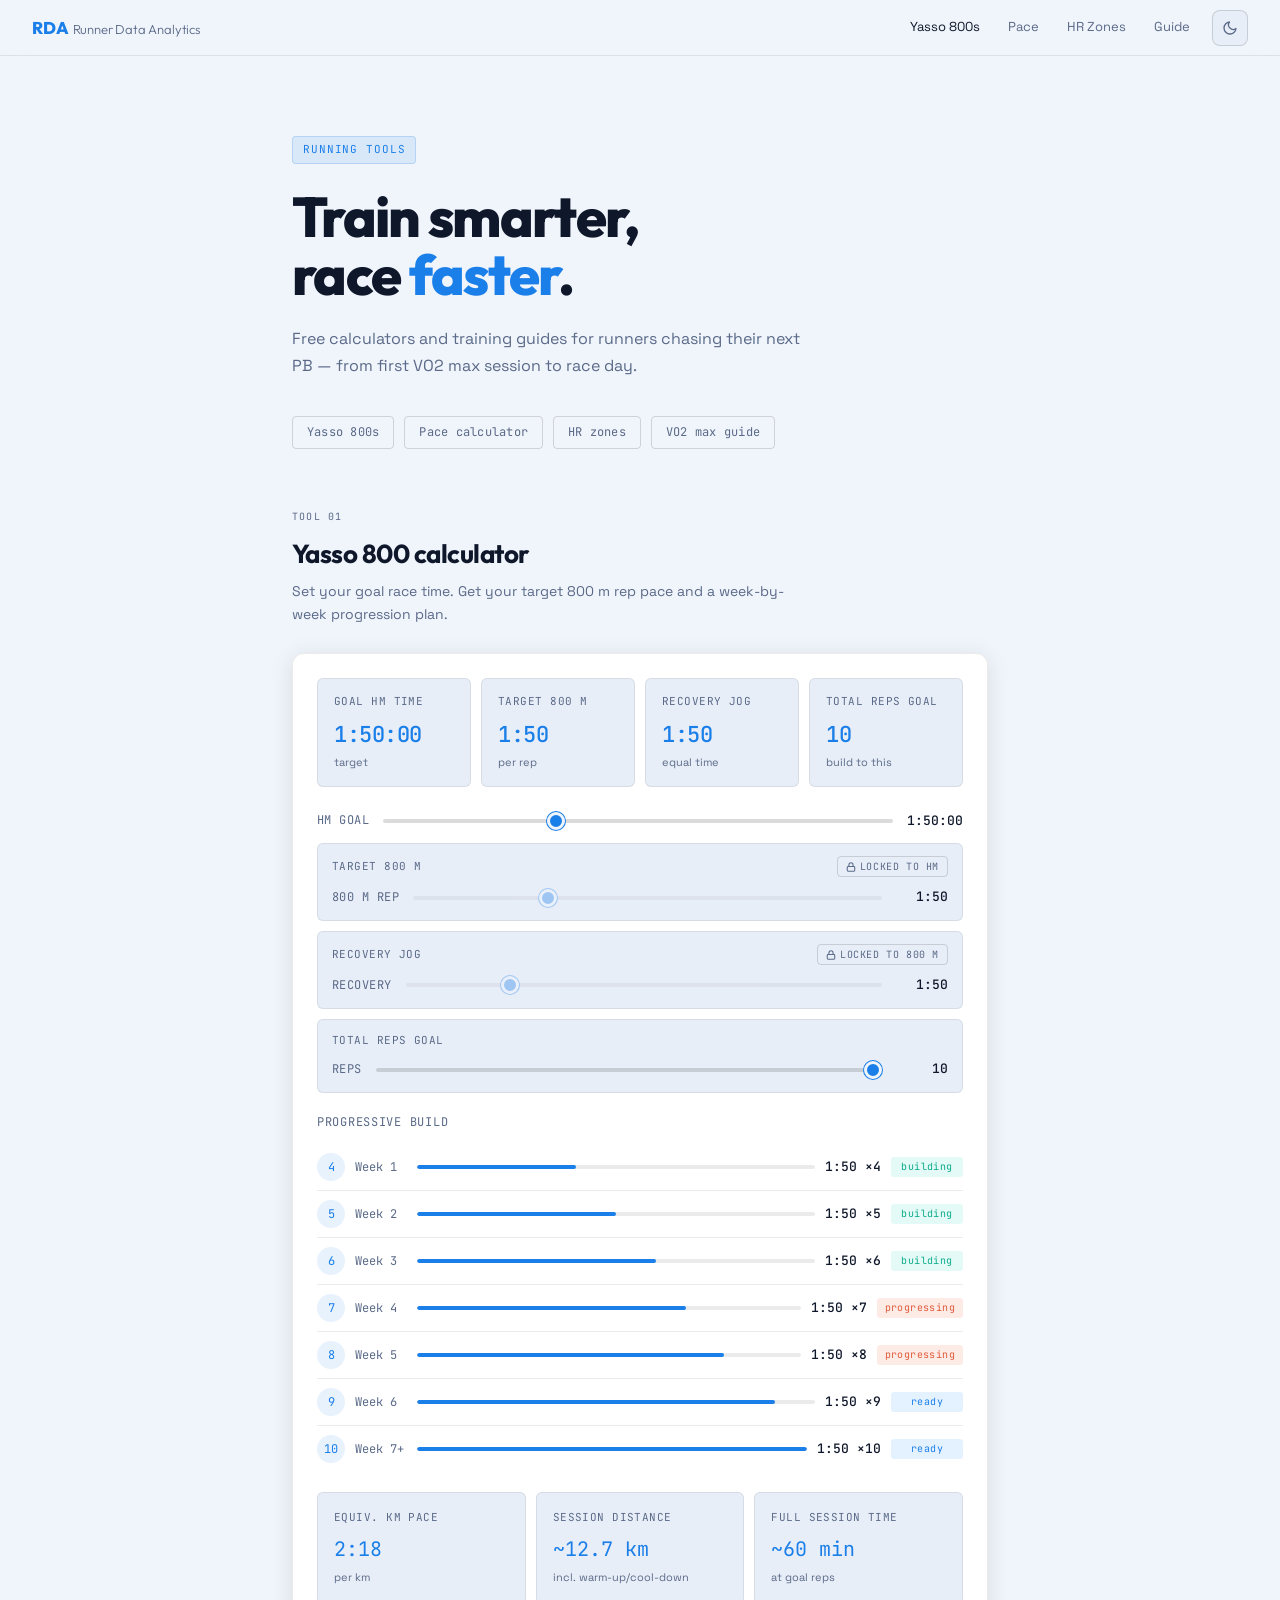
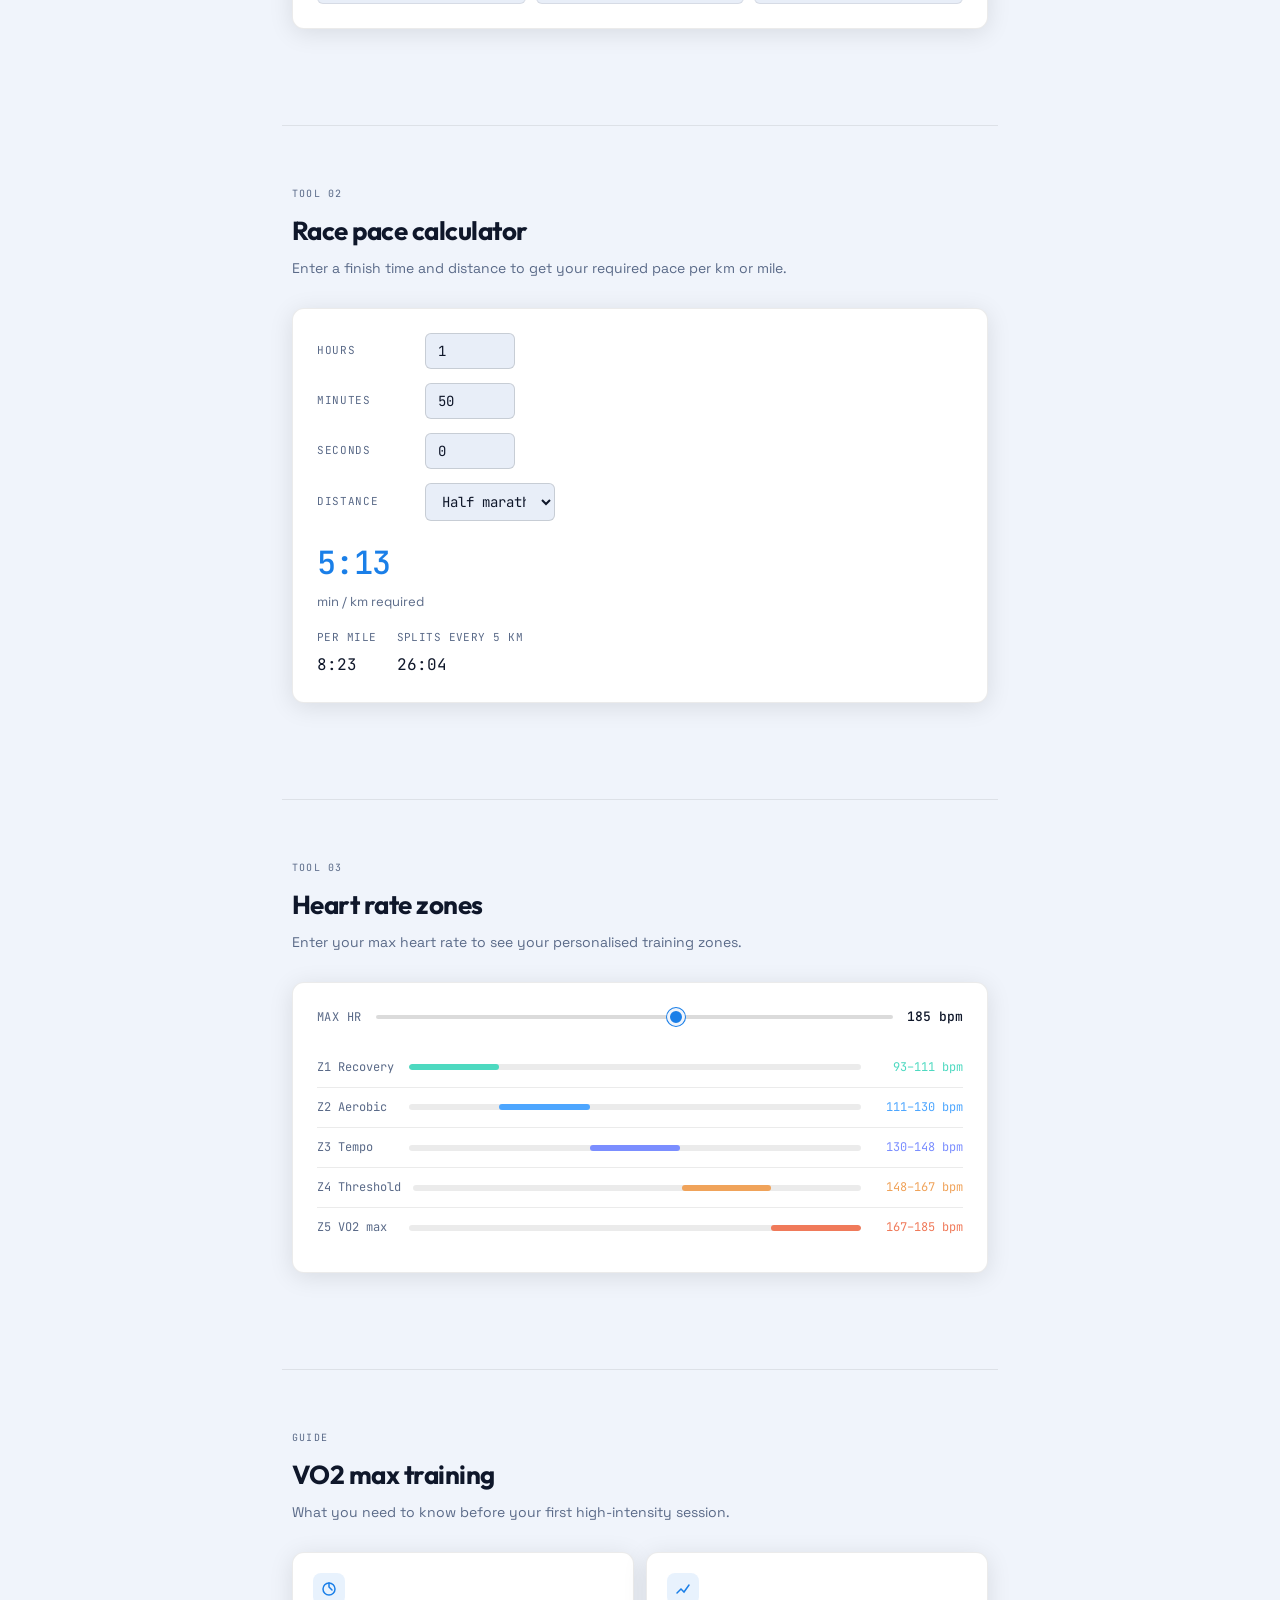
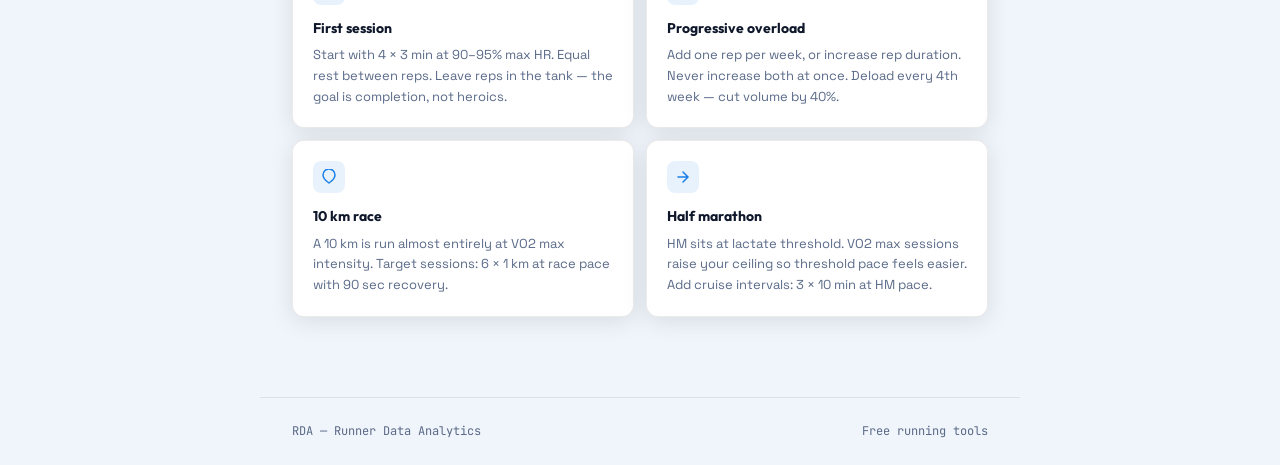
==== commit 842fca1a: "Update index.html Added sliders for more data input options" ====
--- a/index.html
+++ b/index.html
@@ -9,11 +9,7 @@
 <style>
   *, *::before, *::after { box-sizing: border-box; margin: 0; padding: 0; }
 
-  /* ── THEME TOKENS ── */
-  :root {
-    --radius: 12px;
-    --radius-sm: 6px;
-  }
+  :root { --radius: 12px; --radius-sm: 6px; }
 
   [data-theme="dark"] {
     --bg:          #0b0f1a;
@@ -24,13 +20,12 @@
     --text:        #e2e8f4;
     --muted:       #6b7a99;
     --accent:      #4da6ff;
-    --accent-dim:  rgba(77,166,255,0.12);
+    --accent-dim:  rgba(77,166,255,0.10);
     --accent-text: #0b0f1a;
     --coral:       #f07a5a;
     --teal:        #4dd9c0;
     --shadow:      0 4px 24px rgba(0,0,0,0.4);
   }
-
   [data-theme="light"] {
     --bg:          #f0f4fb;
     --surface:     #ffffff;
@@ -48,66 +43,45 @@
   }
 
   html { scroll-behavior: smooth; }
-
   body {
     font-family: 'Space Grotesk', sans-serif;
-    background: var(--bg);
-    color: var(--text);
-    min-height: 100vh;
-    font-size: 15px;
-    line-height: 1.6;
+    background: var(--bg); color: var(--text);
+    min-height: 100vh; font-size: 15px; line-height: 1.6;
     transition: background 0.3s ease, color 0.3s ease;
   }
 
-  /* ── NAV ── */
+  /* NAV */
   nav {
     position: sticky; top: 0; z-index: 100;
-    background: rgba(11,15,26,0.85);
-    backdrop-filter: blur(14px);
+    background: rgba(11,15,26,0.85); backdrop-filter: blur(14px);
     border-bottom: 1px solid var(--border);
-    padding: 0 2rem;
-    display: flex; align-items: center; gap: 2rem;
-    height: 56px;
+    padding: 0 2rem; display: flex; align-items: center; gap: 2rem; height: 56px;
     transition: background 0.3s ease;
   }
-  [data-theme="light"] nav {
-    background: rgba(240,244,251,0.88);
-  }
+  [data-theme="light"] nav { background: rgba(240,244,251,0.88); }
   .nav-logo {
-    font-family: 'Outfit', sans-serif;
-    font-weight: 800; font-size: 17px;
-    color: var(--accent); letter-spacing: -0.01em;
-    text-decoration: none;
-  }
-  .nav-logo span {
-    font-weight: 300; color: var(--muted); font-size: 13px;
-    margin-left: 4px; letter-spacing: 0.02em;
-  }
+    font-family: 'Outfit', sans-serif; font-weight: 800; font-size: 17px;
+    color: var(--accent); letter-spacing: -0.01em; text-decoration: none;
+  }
+  .nav-logo span { font-weight: 300; color: var(--muted); font-size: 13px; margin-left: 4px; }
   .nav-links { display: flex; gap: 0; margin-left: auto; align-items: center; }
   .nav-links a {
     font-size: 13px; color: var(--muted); text-decoration: none;
     padding: 0 14px; height: 56px; display: flex; align-items: center;
-    transition: color 0.15s; letter-spacing: 0.01em;
+    transition: color 0.15s;
   }
   .nav-links a:hover, .nav-links a.active { color: var(--text); }
-
-  /* Theme toggle */
   .theme-toggle {
     width: 36px; height: 36px; border-radius: 8px;
-    border: 1px solid var(--border2);
-    background: var(--surface2);
-    color: var(--muted);
+    border: 1px solid var(--border2); background: var(--surface2); color: var(--muted);
     cursor: pointer; display: flex; align-items: center; justify-content: center;
     margin-left: 8px; transition: all 0.15s; flex-shrink: 0;
   }
   .theme-toggle:hover { color: var(--accent); border-color: var(--accent); }
   .theme-toggle svg { width: 16px; height: 16px; }
 
-  /* ── HERO ── */
-  .hero {
-    padding: 80px 2rem 60px;
-    max-width: 760px; margin: 0 auto;
-  }
+  /* HERO */
+  .hero { padding: 80px 2rem 60px; max-width: 760px; margin: 0 auto; }
   .hero-tag {
     display: inline-flex; align-items: center; gap: 6px;
     font-family: 'JetBrains Mono', monospace; font-size: 11px;
@@ -115,104 +89,70 @@
     background: var(--accent-dim); border: 1px solid rgba(77,166,255,0.2);
     border-radius: 4px; padding: 4px 10px; margin-bottom: 24px;
   }
-  [data-theme="light"] .hero-tag {
-    border-color: rgba(26,127,232,0.2);
-  }
+  [data-theme="light"] .hero-tag { border-color: rgba(26,127,232,0.2); }
   .hero h1 {
-    font-family: 'Outfit', sans-serif;
-    font-weight: 800; font-size: clamp(34px, 6vw, 56px);
-    line-height: 1.05; letter-spacing: -0.03em;
-    color: var(--text); margin-bottom: 20px;
+    font-family: 'Outfit', sans-serif; font-weight: 800;
+    font-size: clamp(34px, 6vw, 56px); line-height: 1.05;
+    letter-spacing: -0.03em; color: var(--text); margin-bottom: 20px;
   }
   .hero h1 span { color: var(--accent); }
-  .hero p {
-    font-size: 16px; color: var(--muted); max-width: 520px;
-    line-height: 1.7; margin-bottom: 36px;
-  }
+  .hero p { font-size: 16px; color: var(--muted); max-width: 520px; line-height: 1.7; margin-bottom: 36px; }
   .hero-tools { display: flex; gap: 10px; flex-wrap: wrap; }
   .hero-tool-badge {
     font-size: 12px; font-family: 'JetBrains Mono', monospace;
     padding: 6px 14px; border-radius: 4px;
-    border: 1px solid var(--border2); color: var(--muted);
-    letter-spacing: 0.02em;
-  }
-
-  /* ── SECTION ── */
-  .section {
-    max-width: 760px; margin: 0 auto;
-    padding: 0 2rem 80px;
-  }
+    border: 1px solid var(--border2); color: var(--muted); letter-spacing: 0.02em;
+  }
+
+  /* SECTION */
+  .section { max-width: 760px; margin: 0 auto; padding: 0 2rem 80px; }
   .section-label {
-    font-family: 'JetBrains Mono', monospace;
-    font-size: 10px; letter-spacing: 0.12em; text-transform: uppercase;
-    color: var(--muted); margin-bottom: 8px;
+    font-family: 'JetBrains Mono', monospace; font-size: 10px;
+    letter-spacing: 0.12em; text-transform: uppercase; color: var(--muted); margin-bottom: 8px;
   }
   .section-title {
-    font-family: 'Outfit', sans-serif;
-    font-weight: 700; font-size: 26px;
+    font-family: 'Outfit', sans-serif; font-weight: 700; font-size: 26px;
     letter-spacing: -0.02em; margin-bottom: 6px;
   }
-  .section-desc {
-    font-size: 14px; color: var(--muted);
-    margin-bottom: 28px; max-width: 500px;
-  }
-  .divider {
-    border: none; border-top: 1px solid var(--border);
-    margin: 0 auto 60px; max-width: 716px;
-  }
-
-  /* ── CARD ── */
+  .section-desc { font-size: 14px; color: var(--muted); margin-bottom: 28px; max-width: 500px; }
+  .divider { border: none; border-top: 1px solid var(--border); margin: 0 auto 60px; max-width: 716px; }
+
+  /* CARD */
   .card {
-    background: var(--surface);
-    border: 1px solid var(--border);
-    border-radius: var(--radius);
-    padding: 24px;
-    margin-bottom: 16px;
-    box-shadow: var(--shadow);
+    background: var(--surface); border: 1px solid var(--border);
+    border-radius: var(--radius); padding: 24px; margin-bottom: 16px; box-shadow: var(--shadow);
   }
   .card-sm {
-    background: var(--surface2);
-    border: 1px solid var(--border);
-    border-radius: var(--radius-sm);
-    padding: 16px;
-  }
-
-  /* ── METRIC CARDS ── */
+    background: var(--surface2); border: 1px solid var(--border);
+    border-radius: var(--radius-sm); padding: 16px;
+  }
+
+  /* METRIC GRID */
   .metric-grid {
     display: grid; grid-template-columns: repeat(4, minmax(0,1fr));
     gap: 10px; margin-bottom: 24px;
   }
   .metric-card {
-    background: var(--surface2);
-    border: 1px solid var(--border);
-    border-radius: var(--radius-sm);
-    padding: 14px 16px;
+    background: var(--surface2); border: 1px solid var(--border);
+    border-radius: var(--radius-sm); padding: 14px 16px;
   }
   .metric-label {
-    font-size: 11px; color: var(--muted);
-    font-family: 'JetBrains Mono', monospace;
-    letter-spacing: 0.04em; margin-bottom: 6px;
-    text-transform: uppercase;
+    font-size: 11px; color: var(--muted); font-family: 'JetBrains Mono', monospace;
+    letter-spacing: 0.04em; margin-bottom: 6px; text-transform: uppercase;
   }
   .metric-value {
-    font-family: 'JetBrains Mono', monospace;
-    font-size: 22px; font-weight: 500;
+    font-family: 'JetBrains Mono', monospace; font-size: 22px; font-weight: 500;
     color: var(--accent); letter-spacing: -0.02em;
   }
-  .metric-sub {
-    font-size: 11px; color: var(--muted); margin-top: 2px;
-  }
-
-  /* ── SLIDER ── */
+  .metric-sub { font-size: 11px; color: var(--muted); margin-top: 2px; }
+
+  /* SLIDERS */
   .slider-row {
-    display: flex; align-items: center; gap: 14px;
-    margin-bottom: 20px;
+    display: flex; align-items: center; gap: 14px; margin-bottom: 0;
   }
   .slider-row label {
-    font-size: 12px; color: var(--muted);
-    font-family: 'JetBrains Mono', monospace;
-    letter-spacing: 0.04em; white-space: nowrap;
-    text-transform: uppercase;
+    font-size: 12px; color: var(--muted); font-family: 'JetBrains Mono', monospace;
+    letter-spacing: 0.04em; white-space: nowrap; text-transform: uppercase;
   }
   .slider-row input[type=range] {
     flex: 1; height: 4px; cursor: pointer;
@@ -220,20 +160,44 @@
     background: var(--border2); border-radius: 2px; outline: none;
   }
   .slider-row input[type=range]::-webkit-slider-thumb {
-    -webkit-appearance: none;
-    width: 18px; height: 18px; border-radius: 50%;
+    -webkit-appearance: none; width: 18px; height: 18px; border-radius: 50%;
     background: var(--accent); cursor: pointer;
-    border: 3px solid var(--bg);
-    box-shadow: 0 0 0 1px var(--accent);
-    transition: background 0.3s;
-  }
+    border: 3px solid var(--bg); box-shadow: 0 0 0 1px var(--accent);
+  }
+  .slider-row input[type=range]:disabled { opacity: 0.35; cursor: not-allowed; }
+  .slider-row input[type=range]:disabled::-webkit-slider-thumb { cursor: not-allowed; }
   .slider-val {
-    font-family: 'JetBrains Mono', monospace;
-    font-size: 13px; font-weight: 500;
+    font-family: 'JetBrains Mono', monospace; font-size: 13px; font-weight: 500;
     color: var(--text); min-width: 52px; text-align: right;
   }
 
-  /* ── REP LIST ── */
+  /* LOCKABLE SLIDER BLOCKS */
+  .slider-block {
+    border: 1px solid var(--border); border-radius: var(--radius-sm);
+    padding: 12px 14px; margin-bottom: 10px; background: var(--surface2);
+    transition: border-color 0.2s, background 0.2s;
+  }
+  .slider-block.is-unlocked {
+    border-color: var(--accent); background: var(--accent-dim);
+  }
+  .slider-block-header {
+    display: flex; align-items: center; margin-bottom: 10px;
+  }
+  .slider-block-header .metric-label { margin-bottom: 0; flex: 1; }
+  .lock-btn {
+    display: inline-flex; align-items: center; gap: 4px;
+    font-size: 10px; font-family: 'JetBrains Mono', monospace;
+    letter-spacing: 0.06em; text-transform: uppercase;
+    color: var(--muted); cursor: pointer; background: none;
+    border: 1px solid var(--border2); border-radius: 4px; padding: 3px 8px;
+    transition: all 0.15s; white-space: nowrap;
+  }
+  .lock-btn:hover { color: var(--accent); border-color: var(--accent); }
+  .lock-btn.is-unlocked { color: var(--accent); border-color: var(--accent); }
+  .lock-btn svg { width: 10px; height: 10px; }
+  .hm-slider-wrap { margin-bottom: 10px; }
+
+  /* REP LIST */
   .rep-row {
     display: flex; align-items: center; gap: 10px;
     padding: 9px 0; border-bottom: 1px solid var(--border);
@@ -243,143 +207,73 @@
     width: 28px; height: 28px; border-radius: 50%;
     background: var(--accent-dim); color: var(--accent);
     font-size: 12px; font-family: 'JetBrains Mono', monospace;
-    display: flex; align-items: center; justify-content: center;
-    flex-shrink: 0;
-  }
-  .rep-week {
-    font-size: 12px; color: var(--muted);
-    font-family: 'JetBrains Mono', monospace;
-    min-width: 52px;
-  }
-  .rep-bar-wrap {
-    flex: 1; height: 4px;
-    background: var(--border); border-radius: 2px; overflow: hidden;
-  }
-  .rep-bar {
-    height: 100%; border-radius: 2px;
-    background: var(--accent); transition: width 0.5s ease;
-  }
+    display: flex; align-items: center; justify-content: center; flex-shrink: 0;
+  }
+  .rep-week { font-size: 12px; color: var(--muted); font-family: 'JetBrains Mono', monospace; min-width: 52px; }
+  .rep-bar-wrap { flex: 1; height: 4px; background: var(--border); border-radius: 2px; overflow: hidden; }
+  .rep-bar { height: 100%; border-radius: 2px; background: var(--accent); transition: width 0.5s ease; }
   .rep-time {
-    font-family: 'JetBrains Mono', monospace;
-    font-size: 13px; font-weight: 500;
+    font-family: 'JetBrains Mono', monospace; font-size: 13px; font-weight: 500;
     color: var(--text); min-width: 52px; text-align: right;
   }
   .badge {
-    font-size: 10px; padding: 2px 8px;
-    border-radius: 3px; font-family: 'JetBrains Mono', monospace;
-    letter-spacing: 0.04em; min-width: 72px; text-align: center;
+    font-size: 10px; padding: 2px 8px; border-radius: 3px;
+    font-family: 'JetBrains Mono', monospace; letter-spacing: 0.04em;
+    min-width: 72px; text-align: center;
   }
   .badge-building    { background: rgba(77,217,192,0.15); color: var(--teal); }
-  .badge-progressing { background: rgba(240,122,90,0.15); color: var(--coral); }
-  .badge-ready       { background: rgba(77,166,255,0.15); color: var(--accent); }
-
-  /* ── STATS ROW ── */
-  .stats-row {
-    display: grid; grid-template-columns: repeat(3, minmax(0,1fr));
-    gap: 10px; margin-top: 20px;
-  }
-
-  /* ── PACE CALCULATOR ── */
-  .input-group {
-    display: flex; align-items: center; gap: 8px; margin-bottom: 14px;
-  }
+  .badge-progressing { background: rgba(240,122,90,0.15);  color: var(--coral); }
+  .badge-ready       { background: rgba(77,166,255,0.15);  color: var(--accent); }
+
+  /* STATS ROW */
+  .stats-row { display: grid; grid-template-columns: repeat(3, minmax(0,1fr)); gap: 10px; margin-top: 20px; }
+
+  /* PACE CALC */
+  .input-group { display: flex; align-items: center; gap: 8px; margin-bottom: 14px; }
   .input-group label {
-    font-size: 11px; color: var(--muted);
-    font-family: 'JetBrains Mono', monospace;
-    letter-spacing: 0.06em; text-transform: uppercase;
-    min-width: 100px;
+    font-size: 11px; color: var(--muted); font-family: 'JetBrains Mono', monospace;
+    letter-spacing: 0.06em; text-transform: uppercase; min-width: 100px;
   }
   .input-group input[type=number], .input-group select {
     background: var(--surface2); border: 1px solid var(--border2);
     border-radius: var(--radius-sm); color: var(--text);
     font-family: 'JetBrains Mono', monospace; font-size: 14px;
-    padding: 8px 12px; width: 90px; outline: none;
-    transition: border-color 0.15s;
-  }
-  .input-group input[type=number]:focus, .input-group select:focus {
-    border-color: var(--accent);
-  }
+    padding: 8px 12px; width: 90px; outline: none; transition: border-color 0.15s;
+  }
+  .input-group input[type=number]:focus, .input-group select:focus { border-color: var(--accent); }
   .input-group select { width: 130px; cursor: pointer; }
   .result-large {
-    font-family: 'JetBrains Mono', monospace;
-    font-size: 32px; font-weight: 500;
-    color: var(--accent); letter-spacing: -0.02em;
-    margin: 16px 0 4px;
+    font-family: 'JetBrains Mono', monospace; font-size: 32px; font-weight: 500;
+    color: var(--accent); letter-spacing: -0.02em; margin: 16px 0 4px;
   }
   .result-label { font-size: 13px; color: var(--muted); }
 
-  /* ── HR ZONES ── */
-  .zone-row {
-    display: flex; align-items: center; gap: 12px;
-    padding: 10px 0; border-bottom: 1px solid var(--border);
-  }
+  /* HR ZONES */
+  .zone-row { display: flex; align-items: center; gap: 12px; padding: 10px 0; border-bottom: 1px solid var(--border); }
   .zone-row:last-child { border-bottom: none; }
-  .zone-bar-outer {
-    flex: 1; height: 6px;
-    background: var(--border); border-radius: 3px; overflow: hidden;
-  }
-  .zone-bar-inner {
-    height: 100%; border-radius: 3px;
-    transition: width 0.5s ease;
-  }
-  .zone-name {
-    font-size: 12px; color: var(--muted);
-    font-family: 'JetBrains Mono', monospace;
-    min-width: 80px;
-  }
-  .zone-range {
-    font-family: 'JetBrains Mono', monospace;
-    font-size: 12px; color: var(--text);
-    min-width: 90px; text-align: right;
-  }
-
-  /* ── GUIDE SECTION ── */
-  .guide-grid {
-    display: grid; grid-template-columns: 1fr 1fr;
-    gap: 12px;
-  }
-  .guide-card {
-    background: var(--surface);
-    border: 1px solid var(--border);
-    border-radius: var(--radius);
-    padding: 20px;
-    box-shadow: var(--shadow);
-  }
-  .guide-icon {
-    width: 32px; height: 32px; border-radius: 8px;
-    background: var(--accent-dim);
-    display: flex; align-items: center; justify-content: center;
-    margin-bottom: 12px;
-  }
+  .zone-bar-outer { flex: 1; height: 6px; background: var(--border); border-radius: 3px; overflow: hidden; }
+  .zone-bar-inner { height: 100%; border-radius: 3px; transition: width 0.5s ease; }
+  .zone-name { font-size: 12px; color: var(--muted); font-family: 'JetBrains Mono', monospace; min-width: 80px; }
+  .zone-range { font-family: 'JetBrains Mono', monospace; font-size: 12px; color: var(--text); min-width: 90px; text-align: right; }
+
+  /* GUIDE */
+  .guide-grid { display: grid; grid-template-columns: 1fr 1fr; gap: 12px; }
+  .guide-card { background: var(--surface); border: 1px solid var(--border); border-radius: var(--radius); padding: 20px; box-shadow: var(--shadow); }
+  .guide-icon { width: 32px; height: 32px; border-radius: 8px; background: var(--accent-dim); display: flex; align-items: center; justify-content: center; margin-bottom: 12px; }
   .guide-icon svg { width: 16px; height: 16px; }
-  .guide-card h3 {
-    font-family: 'Outfit', sans-serif;
-    font-size: 14px; font-weight: 700;
-    margin-bottom: 6px;
-  }
-  .guide-card p {
-    font-size: 13px; color: var(--muted);
-    line-height: 1.6;
-  }
-
-  /* ── FOOTER ── */
-  footer {
-    border-top: 1px solid var(--border);
-    padding: 24px 2rem;
-    max-width: 760px; margin: 0 auto;
-    display: flex; justify-content: space-between; align-items: center;
-  }
-  footer span {
-    font-size: 12px; color: var(--muted);
-    font-family: 'JetBrains Mono', monospace;
-  }
+  .guide-card h3 { font-family: 'Outfit', sans-serif; font-size: 14px; font-weight: 700; margin-bottom: 6px; }
+  .guide-card p { font-size: 13px; color: var(--muted); line-height: 1.6; }
+
+  /* FOOTER */
+  footer { border-top: 1px solid var(--border); padding: 24px 2rem; max-width: 760px; margin: 0 auto; display: flex; justify-content: space-between; align-items: center; }
+  footer span { font-size: 12px; color: var(--muted); font-family: 'JetBrains Mono', monospace; }
 
   @media (max-width: 600px) {
-    .metric-grid  { grid-template-columns: repeat(2, 1fr); }
-    .stats-row    { grid-template-columns: 1fr 1fr; }
-    .guide-grid   { grid-template-columns: 1fr; }
-    nav           { padding: 0 1rem; }
-    .nav-links a  { padding: 0 10px; font-size: 12px; }
+    .metric-grid { grid-template-columns: repeat(2, 1fr); }
+    .stats-row   { grid-template-columns: 1fr 1fr; }
+    .guide-grid  { grid-template-columns: 1fr; }
+    nav          { padding: 0 1rem; }
+    .nav-links a { padding: 0 10px; font-size: 12px; }
     .hero, .section { padding-left: 1rem; padding-right: 1rem; }
   }
 </style>
@@ -394,15 +288,12 @@
     <a href="#zones">HR Zones</a>
     <a href="#guide">Guide</a>
     <button class="theme-toggle" id="theme-btn" aria-label="Toggle theme">
-      <!-- sun icon shown in dark mode -->
       <svg id="icon-sun" viewBox="0 0 24 24" fill="none" stroke="currentColor" stroke-width="2" stroke-linecap="round" stroke-linejoin="round">
-        <circle cx="12" cy="12" r="5"/><line x1="12" y1="1" x2="12" y2="3"/>
-        <line x1="12" y1="21" x2="12" y2="23"/><line x1="4.22" y1="4.22" x2="5.64" y2="5.64"/>
-        <line x1="18.36" y1="18.36" x2="19.78" y2="19.78"/><line x1="1" y1="12" x2="3" y2="12"/>
-        <line x1="21" y1="12" x2="23" y2="12"/><line x1="4.22" y1="19.78" x2="5.64" y2="18.36"/>
-        <line x1="18.36" y1="5.64" x2="19.78" y2="4.22"/>
+        <circle cx="12" cy="12" r="5"/><line x1="12" y1="1" x2="12" y2="3"/><line x1="12" y1="21" x2="12" y2="23"/>
+        <line x1="4.22" y1="4.22" x2="5.64" y2="5.64"/><line x1="18.36" y1="18.36" x2="19.78" y2="19.78"/>
+        <line x1="1" y1="12" x2="3" y2="12"/><line x1="21" y1="12" x2="23" y2="12"/>
+        <line x1="4.22" y1="19.78" x2="5.64" y2="18.36"/><line x1="18.36" y1="5.64" x2="19.78" y2="4.22"/>
       </svg>
-      <!-- moon icon shown in light mode -->
       <svg id="icon-moon" viewBox="0 0 24 24" fill="none" stroke="currentColor" stroke-width="2" stroke-linecap="round" stroke-linejoin="round" style="display:none">
         <path d="M21 12.79A9 9 0 1111.21 3 7 7 0 0021 12.79z"/>
       </svg>
@@ -429,6 +320,7 @@
   <div class="section-desc">Set your goal race time. Get your target 800 m rep pace and a week-by-week progression plan.</div>
 
   <div class="card">
+    <!-- Metric display cards -->
     <div class="metric-grid">
       <div class="metric-card">
         <div class="metric-label">Goal HM time</div>
@@ -447,18 +339,70 @@
       </div>
       <div class="metric-card">
         <div class="metric-label">Total reps goal</div>
-        <div class="metric-value">10</div>
+        <div class="metric-value" id="reps-display">10</div>
         <div class="metric-sub">build to this</div>
       </div>
     </div>
 
-    <div class="slider-row">
-      <label>HM goal</label>
-      <input type="range" id="hm-slider" min="90" max="150" value="110" step="1">
-      <span class="slider-val" id="slider-display">1:50:00</span>
-    </div>
-
-    <div style="font-size: 12px; color: var(--muted); font-family: 'JetBrains Mono', monospace; letter-spacing: 0.06em; text-transform: uppercase; margin-bottom: 12px;">Progressive build</div>
+    <!-- HM Goal slider (always active) -->
+    <div class="hm-slider-wrap">
+      <div class="slider-row" style="margin-bottom:0">
+        <label>HM goal</label>
+        <input type="range" id="hm-slider" min="90" max="150" value="110" step="1">
+        <span class="slider-val" id="slider-display">1:50:00</span>
+      </div>
+    </div>
+
+    <!-- Target 800 m slider (locked by default) -->
+    <div class="slider-block" id="block-800" style="margin-top:12px">
+      <div class="slider-block-header">
+        <div class="metric-label">Target 800 m</div>
+        <button class="lock-btn" id="lock-800" onclick="toggleLock('800')">
+          <svg viewBox="0 0 24 24" fill="none" stroke="currentColor" stroke-width="2.5" stroke-linecap="round" stroke-linejoin="round">
+            <rect x="3" y="11" width="18" height="11" rx="2"/><path d="M7 11V7a5 5 0 0110 0v4"/>
+          </svg>
+          Locked to HM
+        </button>
+      </div>
+      <div class="slider-row">
+        <label>800 m rep</label>
+        <input type="range" id="slider-800" min="60" max="240" value="110" step="1" disabled>
+        <span class="slider-val" id="val-800">1:50</span>
+      </div>
+    </div>
+
+    <!-- Recovery jog slider (locked by default) -->
+    <div class="slider-block" id="block-rec">
+      <div class="slider-block-header">
+        <div class="metric-label">Recovery jog</div>
+        <button class="lock-btn" id="lock-rec" onclick="toggleLock('rec')">
+          <svg viewBox="0 0 24 24" fill="none" stroke="currentColor" stroke-width="2.5" stroke-linecap="round" stroke-linejoin="round">
+            <rect x="3" y="11" width="18" height="11" rx="2"/><path d="M7 11V7a5 5 0 0110 0v4"/>
+          </svg>
+          Locked to 800 m
+        </button>
+      </div>
+      <div class="slider-row">
+        <label>Recovery</label>
+        <input type="range" id="slider-rec" min="60" max="300" value="110" step="1" disabled>
+        <span class="slider-val" id="val-rec">1:50</span>
+      </div>
+    </div>
+
+    <!-- Total reps goal slider (always free) -->
+    <div class="slider-block" id="block-reps" style="margin-bottom:20px">
+      <div class="slider-block-header">
+        <div class="metric-label">Total reps goal</div>
+      </div>
+      <div class="slider-row">
+        <label>Reps</label>
+        <input type="range" id="slider-reps" min="4" max="10" value="10" step="1" oninput="updateReps()">
+        <span class="slider-val" id="val-reps">10</span>
+      </div>
+    </div>
+
+    <!-- Progressive build table -->
+    <div style="font-size:12px;color:var(--muted);font-family:'JetBrains Mono',monospace;letter-spacing:0.06em;text-transform:uppercase;margin-bottom:12px;">Progressive build</div>
     <div id="rep-list"></div>
 
     <div class="stats-row">
@@ -469,13 +413,13 @@
       </div>
       <div class="card-sm">
         <div class="metric-label">Session distance</div>
-        <div style="font-family:'JetBrains Mono',monospace;font-size:20px;color:var(--accent);margin:4px 0">~11 km</div>
+        <div style="font-family:'JetBrains Mono',monospace;font-size:20px;color:var(--accent);margin:4px 0" id="session-dist">~11 km</div>
         <div class="metric-sub">incl. warm-up/cool-down</div>
       </div>
       <div class="card-sm">
         <div class="metric-label">Full session time</div>
         <div style="font-family:'JetBrains Mono',monospace;font-size:20px;color:var(--accent);margin:4px 0" id="session-dur">~62 min</div>
-        <div class="metric-sub">10-rep session</div>
+        <div class="metric-sub">at goal reps</div>
       </div>
     </div>
   </div>
@@ -488,7 +432,6 @@
   <div class="section-label">Tool 02</div>
   <div class="section-title">Race pace calculator</div>
   <div class="section-desc">Enter a finish time and distance to get your required pace per km or mile.</div>
-
   <div class="card">
     <div class="input-group">
       <label>Hours</label>
@@ -533,9 +476,8 @@
   <div class="section-label">Tool 03</div>
   <div class="section-title">Heart rate zones</div>
   <div class="section-desc">Enter your max heart rate to see your personalised training zones.</div>
-
   <div class="card">
-    <div class="slider-row">
+    <div class="slider-row" style="margin-bottom:20px">
       <label>Max HR</label>
       <input type="range" id="hr-slider" min="150" max="210" value="185" step="1" oninput="calcZones()">
       <span class="slider-val" id="hr-display">185 bpm</span>
@@ -551,7 +493,6 @@
   <div class="section-label">Guide</div>
   <div class="section-title">VO2 max training</div>
   <div class="section-desc">What you need to know before your first high-intensity session.</div>
-
   <div class="guide-grid">
     <div class="guide-card">
       <div class="guide-icon">
@@ -598,34 +539,26 @@
 </footer>
 
 <script>
-  /* ── THEME TOGGLE ── */
+  /* ── THEME ── */
   const html = document.documentElement;
   const btn  = document.getElementById('theme-btn');
   const sun  = document.getElementById('icon-sun');
   const moon = document.getElementById('icon-moon');
-
   function applyTheme(t) {
     html.setAttribute('data-theme', t);
     sun.style.display  = t === 'dark'  ? '' : 'none';
     moon.style.display = t === 'light' ? '' : 'none';
     localStorage.setItem('rda-theme', t);
   }
-
-  btn.addEventListener('click', () => {
-    applyTheme(html.getAttribute('data-theme') === 'dark' ? 'light' : 'dark');
-  });
-
-  // Respect saved preference or system preference
+  btn.addEventListener('click', () => applyTheme(html.getAttribute('data-theme') === 'dark' ? 'light' : 'dark'));
   const saved = localStorage.getItem('rda-theme');
-  if (saved) {
-    applyTheme(saved);
-  } else if (window.matchMedia('(prefers-color-scheme: light)').matches) {
-    applyTheme('light');
-  }
+  if (saved) applyTheme(saved);
+  else if (window.matchMedia('(prefers-color-scheme: light)').matches) applyTheme('light');
 
   /* ── UTILS ── */
   function fmtMSS(sec) {
-    const m = Math.floor(sec / 60), s = Math.round(sec % 60);
+    sec = Math.round(sec);
+    const m = Math.floor(sec / 60), s = sec % 60;
     return m + ':' + (s < 10 ? '0' : '') + s;
   }
   function fmtHMS(min) {
@@ -633,34 +566,62 @@
     return h + ':' + (m < 10 ? '0' : '') + m + ':00';
   }
 
-  /* ── YASSO 800s ── */
-  const repData = [
-    [4, 'Week 1', 'building'],
-    [5, 'Week 2', 'building'],
-    [6, 'Week 3', 'progressing'],
-    [7, 'Week 4', 'progressing'],
-    [8, 'Week 5', 'progressing'],
-    [9, 'Week 6', 'ready'],
-    [10,'Week 7+','ready'],
-  ];
-
-  function updateYasso(hmMin) {
-    const repSec = hmMin * 60 / 60;
-    document.getElementById('hm-display').textContent   = fmtHMS(hmMin);
-    document.getElementById('slider-display').textContent = fmtHMS(hmMin);
-    document.getElementById('target-800').textContent   = fmtMSS(repSec);
-    document.getElementById('recovery-time').textContent = fmtMSS(repSec);
-    document.getElementById('km-pace').textContent = fmtMSS(repSec / 0.8);
-    const totalMin = Math.round(15 + 20 * (repSec / 60) + 10);
-    document.getElementById('session-dur').textContent = '~' + totalMin + ' min';
+  /* ── LOCK STATE ── */
+  const lockState = { '800': true, rec: true };
+
+  const LOCK_ICONS = {
+    locked: `<svg viewBox="0 0 24 24" fill="none" stroke="currentColor" stroke-width="2.5" stroke-linecap="round" stroke-linejoin="round" style="width:10px;height:10px"><rect x="3" y="11" width="18" height="11" rx="2"/><path d="M7 11V7a5 5 0 0110 0v4"/></svg>`,
+    unlocked: `<svg viewBox="0 0 24 24" fill="none" stroke="currentColor" stroke-width="2.5" stroke-linecap="round" stroke-linejoin="round" style="width:10px;height:10px"><rect x="3" y="11" width="18" height="11" rx="2"/><path d="M7 11V7a5 5 0 019.9-1"/></svg>`
+  };
+
+  function toggleLock(key) {
+    lockState[key] = !lockState[key];
+    const block  = document.getElementById('block-' + key);
+    const lockBtn = document.getElementById('lock-' + key);
+    const slider = document.getElementById('slider-' + key);
+
+    if (lockState[key]) {
+      block.classList.remove('is-unlocked');
+      lockBtn.classList.remove('is-unlocked');
+      slider.disabled = true;
+      lockBtn.innerHTML = LOCK_ICONS.locked + (key === '800' ? ' Locked to HM' : ' Locked to 800 m');
+      // snap back to locked value
+      updateYasso(parseInt(document.getElementById('hm-slider').value));
+    } else {
+      block.classList.add('is-unlocked');
+      lockBtn.classList.add('is-unlocked');
+      slider.disabled = false;
+      lockBtn.innerHTML = LOCK_ICONS.unlocked + ' Unlocked';
+    }
+  }
+
+  /* ── YASSO ── */
+  let goalReps = 10;
+
+  function buildRepList(repSec) {
+    const maxReps = goalReps;
+    const startReps = Math.min(4, maxReps);
+    const steps = [];
+    for (let r = startReps; r <= maxReps; r++) steps.push(r);
+    // Always show a 7-row progression capped at goalReps
+    const repData = [];
+    if (maxReps <= 4) {
+      repData.push([maxReps, 'Week 1', 'ready']);
+    } else {
+      const total = maxReps - startReps + 1;
+      steps.forEach((r, i) => {
+        const week = i === 0 ? 'Week 1' : i === total - 1 ? 'Week ' + total + '+' : 'Week ' + (i + 1);
+        const pct = i / (total - 1);
+        const type = pct < 0.35 ? 'building' : pct < 0.7 ? 'progressing' : 'ready';
+        repData.push([r, week, type]);
+      });
+    }
 
     const list = document.getElementById('rep-list');
     list.innerHTML = '';
     repData.forEach(([reps, week, type]) => {
-      const pct = Math.round((reps / 10) * 100);
-      const badgeClass = type === 'building' ? 'badge-building'
-                       : type === 'progressing' ? 'badge-progressing'
-                       : 'badge-ready';
+      const pct = Math.round((reps / maxReps) * 100);
+      const badgeClass = type === 'building' ? 'badge-building' : type === 'progressing' ? 'badge-progressing' : 'badge-ready';
       const row = document.createElement('div');
       row.className = 'rep-row';
       row.innerHTML = `
@@ -674,24 +635,97 @@
     });
   }
 
-  const yassoSlider = document.getElementById('hm-slider');
-  yassoSlider.addEventListener('input', () => updateYasso(parseInt(yassoSlider.value)));
+  function getRepSec() {
+    if (lockState['800']) {
+      return parseInt(document.getElementById('hm-slider').value) * 60 / 60;
+    }
+    return parseInt(document.getElementById('slider-800').value);
+  }
+
+  function getRecSec() {
+    if (lockState['rec']) return getRepSec();
+    return parseInt(document.getElementById('slider-rec').value);
+  }
+
+  function updateYasso(hmMin) {
+    const repSec = lockState['800'] ? hmMin * 60 / 60 : getRepSec();
+    const recSec = lockState['rec'] ? repSec : getRecSec();
+
+    document.getElementById('hm-display').textContent    = fmtHMS(hmMin);
+    document.getElementById('slider-display').textContent = fmtHMS(hmMin);
+    document.getElementById('target-800').textContent    = fmtMSS(repSec);
+    document.getElementById('recovery-time').textContent = fmtMSS(recSec);
+    document.getElementById('reps-display').textContent  = goalReps;
+    document.getElementById('km-pace').textContent = fmtMSS(repSec / 0.8);
+
+    // Sync locked sliders visually
+    if (lockState['800']) {
+      document.getElementById('slider-800').value = repSec;
+      document.getElementById('val-800').textContent = fmtMSS(repSec);
+    }
+    if (lockState['rec']) {
+      document.getElementById('slider-rec').value = recSec;
+      document.getElementById('val-rec').textContent = fmtMSS(recSec);
+    }
+
+    // Session stats
+    const warmCool = 25 * 60; // 25 min warm+cool in seconds
+    const sessionSec = warmCool + goalReps * repSec + (goalReps - 1) * recSec;
+    const sessionMin = Math.round(sessionSec / 60);
+    const distKm = Math.round((2 + goalReps * 0.8 + (goalReps - 1) * 0.3) * 10) / 10;
+    document.getElementById('session-dur').textContent  = '~' + sessionMin + ' min';
+    document.getElementById('session-dist').textContent = '~' + distKm + ' km';
+
+    buildRepList(repSec);
+  }
+
+  function updateReps() {
+    goalReps = parseInt(document.getElementById('slider-reps').value);
+    document.getElementById('val-reps').textContent = goalReps;
+    updateYasso(parseInt(document.getElementById('hm-slider').value));
+  }
+
+  document.getElementById('hm-slider').addEventListener('input', e => updateYasso(parseInt(e.target.value)));
+
+  document.getElementById('slider-800').addEventListener('input', e => {
+    const sec = parseInt(e.target.value);
+    document.getElementById('val-800').textContent = fmtMSS(sec);
+    document.getElementById('target-800').textContent = fmtMSS(sec);
+    document.getElementById('km-pace').textContent = fmtMSS(sec / 0.8);
+    if (lockState['rec']) {
+      document.getElementById('slider-rec').value = sec;
+      document.getElementById('val-rec').textContent = fmtMSS(sec);
+      document.getElementById('recovery-time').textContent = fmtMSS(sec);
+    }
+    buildRepList(sec);
+  });
+
+  document.getElementById('slider-rec').addEventListener('input', e => {
+    const sec = parseInt(e.target.value);
+    document.getElementById('val-rec').textContent = fmtMSS(sec);
+    document.getElementById('recovery-time').textContent = fmtMSS(sec);
+    // Recalc session time
+    const repSec = getRepSec();
+    const sessionSec = 25 * 60 + goalReps * repSec + (goalReps - 1) * sec;
+    document.getElementById('session-dur').textContent = '~' + Math.round(sessionSec / 60) + ' min';
+  });
+
   updateYasso(110);
 
-  /* ── PACE CALCULATOR ── */
+  /* ── PACE CALC ── */
   function calcPace() {
-    const h    = parseInt(document.getElementById('pace-h').value) || 0;
-    const m    = parseInt(document.getElementById('pace-m').value) || 0;
-    const s    = parseInt(document.getElementById('pace-s').value) || 0;
+    const h = parseInt(document.getElementById('pace-h').value) || 0;
+    const m = parseInt(document.getElementById('pace-m').value) || 0;
+    const s = parseInt(document.getElementById('pace-s').value) || 0;
     const dist = parseFloat(document.getElementById('pace-dist').value);
     const totalSec = h * 3600 + m * 60 + s;
     if (!totalSec || !dist) return;
     const paceKm   = totalSec / dist;
     const paceMile = paceKm * 1.60934;
     const split5k  = paceKm * 5;
-    document.getElementById('pace-result').textContent    = fmtMSS(paceKm);
-    document.getElementById('pace-mile').textContent      = fmtMSS(paceMile);
-    document.getElementById('pace-5k-split').textContent  = fmtMSS(split5k);
+    document.getElementById('pace-result').textContent   = fmtMSS(paceKm);
+    document.getElementById('pace-mile').textContent     = fmtMSS(paceMile);
+    document.getElementById('pace-5k-split').textContent = fmtMSS(split5k);
   }
   calcPace();
 
@@ -703,16 +737,15 @@
     { name: 'Z4 Threshold', pct: [80, 90], color: '#f0a35a' },
     { name: 'Z5 VO2 max',   pct: [90,100], color: '#f07a5a' },
   ];
-
   function calcZones() {
     const maxHR = parseInt(document.getElementById('hr-slider').value);
     document.getElementById('hr-display').textContent = maxHR + ' bpm';
     const list = document.getElementById('zone-list');
     list.innerHTML = '';
     zones.forEach(z => {
-      const lo   = Math.round(maxHR * z.pct[0] / 100);
-      const hi   = Math.round(maxHR * z.pct[1] / 100);
-      const barW = (z.pct[1] - z.pct[0]) * 2;
+      const lo = Math.round(maxHR * z.pct[0] / 100);
+      const hi = Math.round(maxHR * z.pct[1] / 100);
+      const barW   = (z.pct[1] - z.pct[0]) * 2;
       const barOff = (z.pct[0] - 50) * 2;
       const row = document.createElement('div');
       row.className = 'zone-row';
@@ -726,11 +759,10 @@
       list.appendChild(row);
     });
   }
-
   document.getElementById('hr-slider').addEventListener('input', calcZones);
   calcZones();
 
-  /* ── NAV ACTIVE STATE ── */
+  /* ── NAV ── */
   document.querySelectorAll('.nav-links a').forEach(a => {
     a.addEventListener('click', function() {
       document.querySelectorAll('.nav-links a').forEach(x => x.classList.remove('active'));
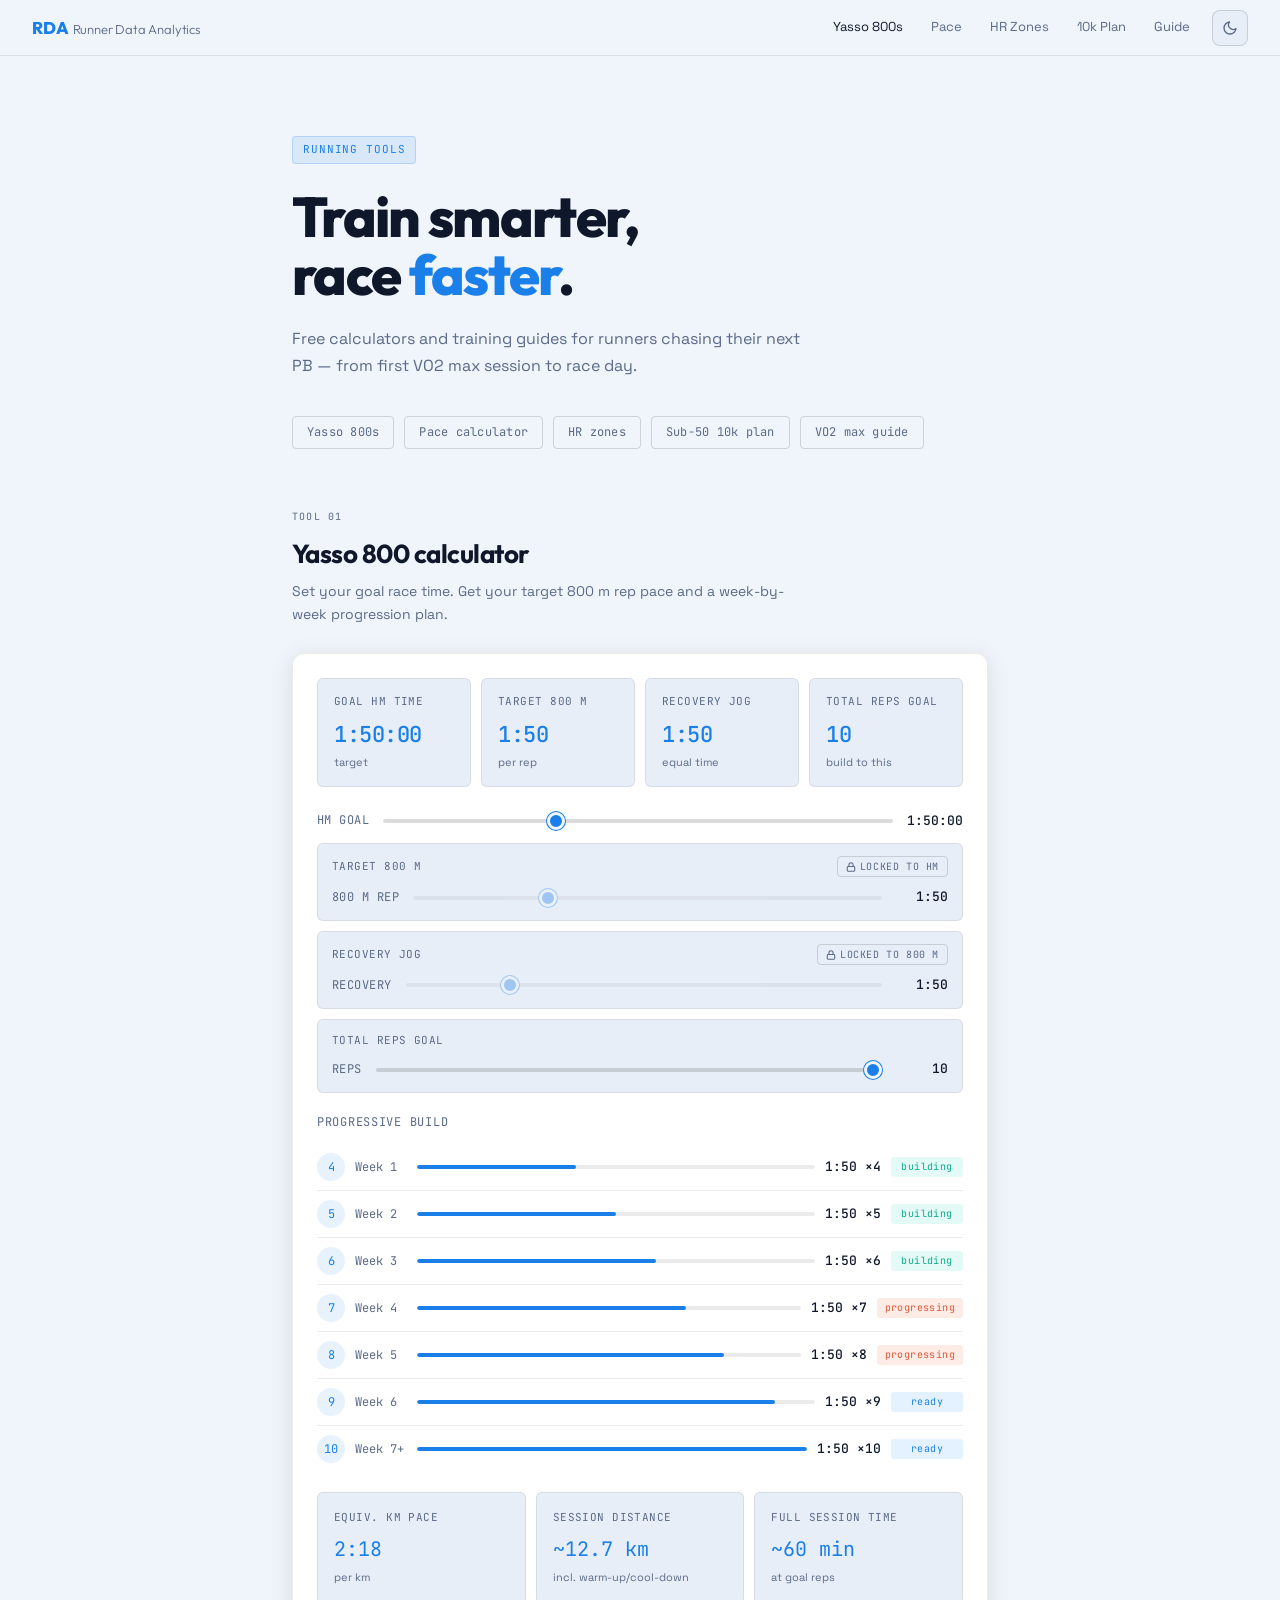
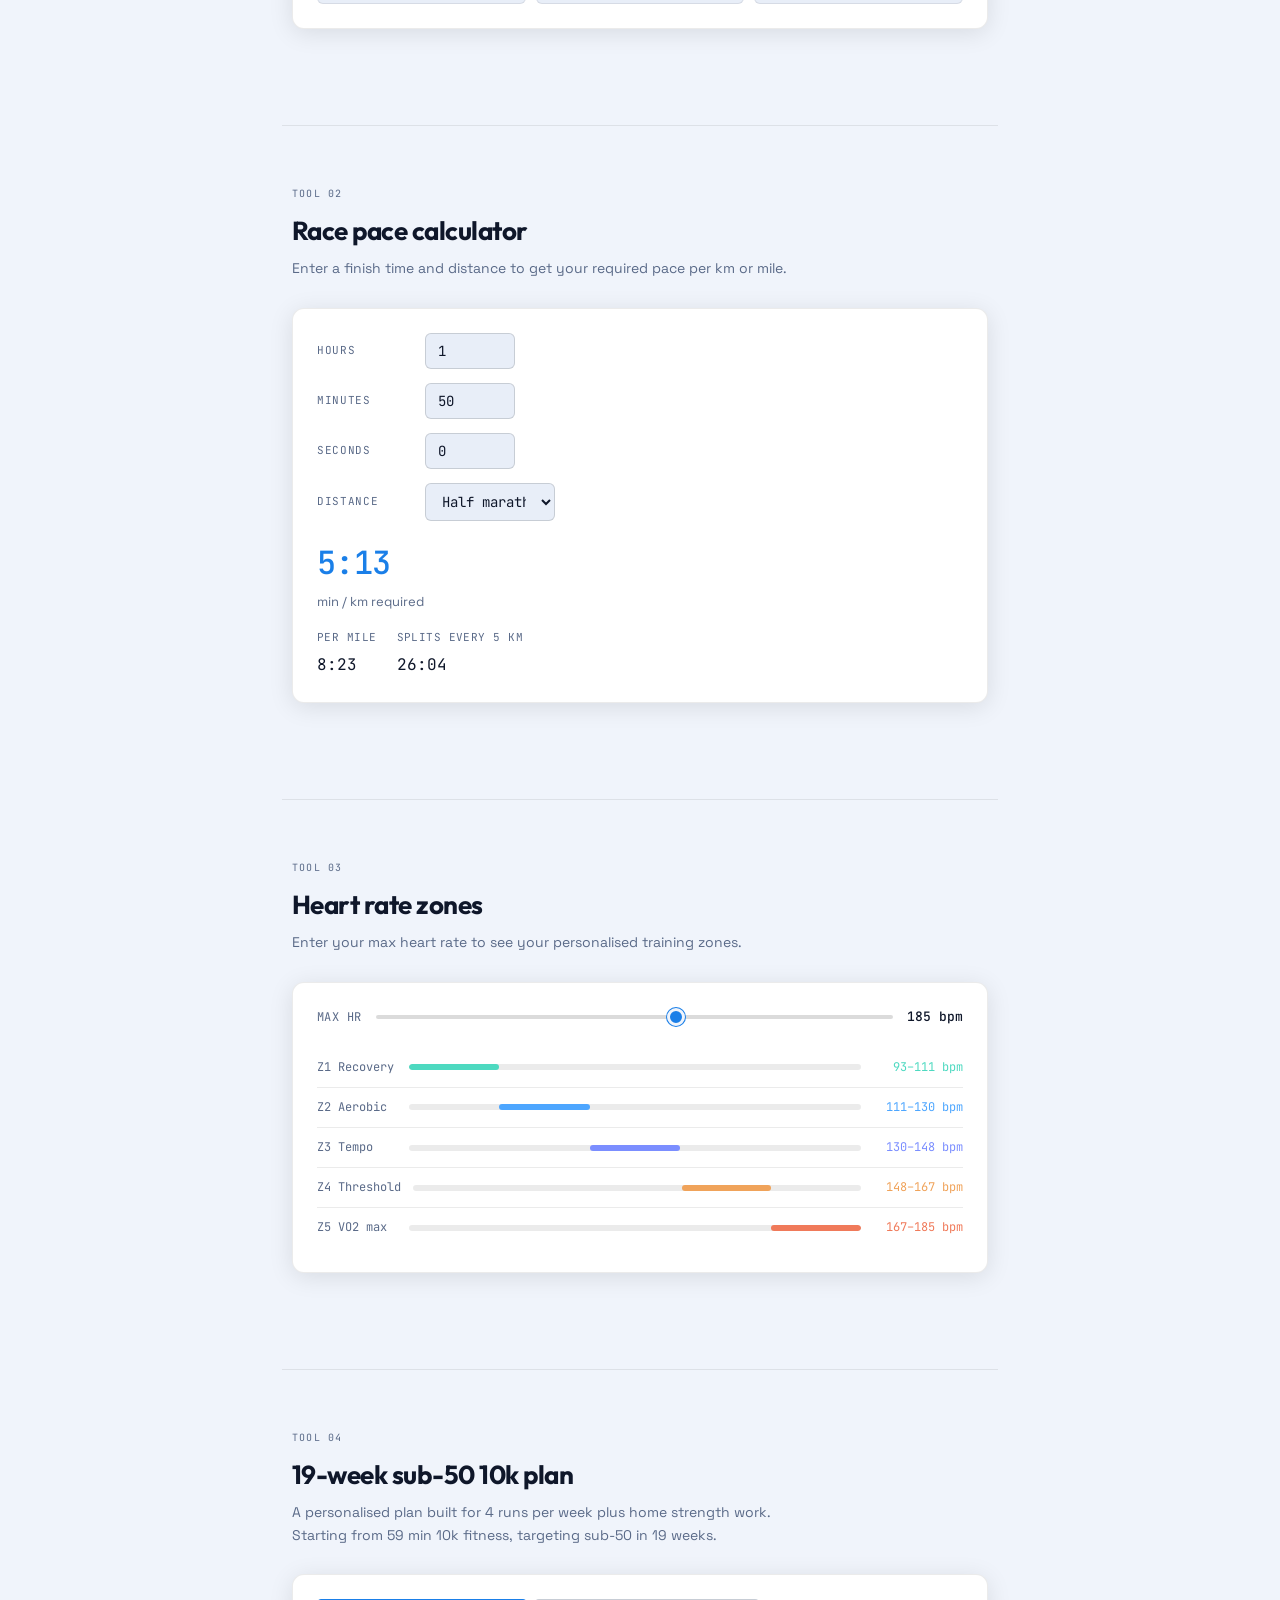
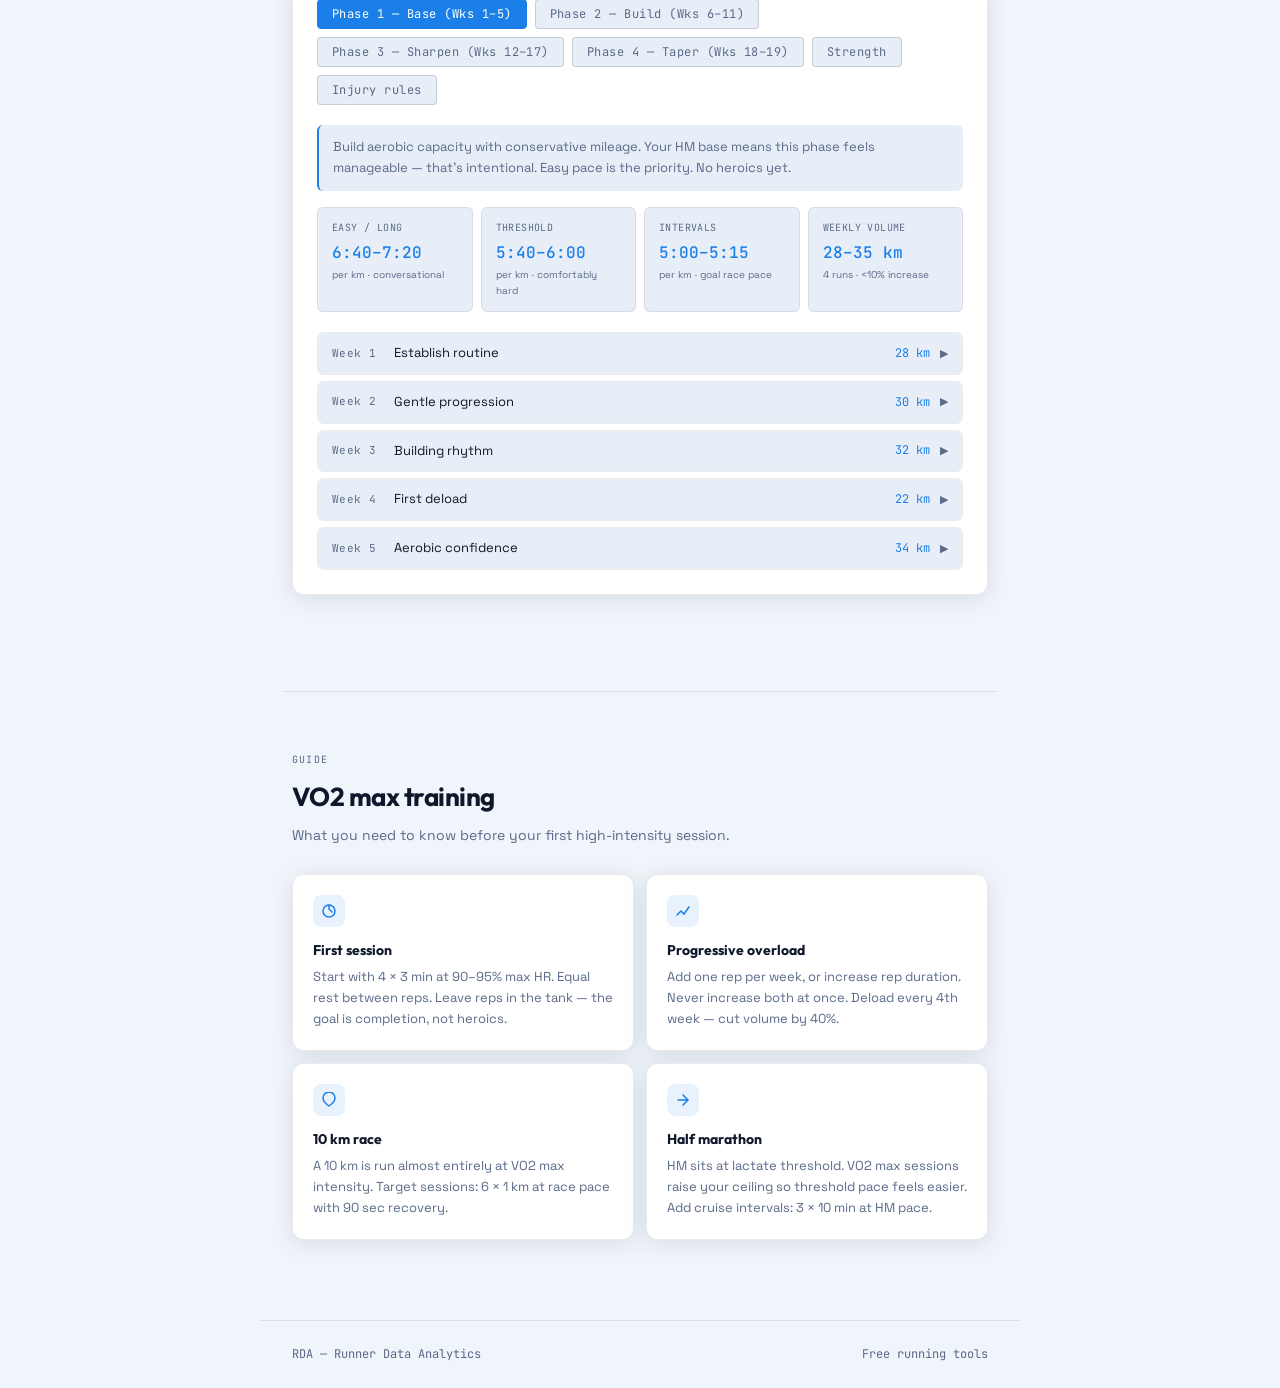
==== commit ed824ac3: "Update index.html Added a run plan for a 19 month training camp" ====
--- a/index.html
+++ b/index.html
@@ -264,6 +264,106 @@
   .guide-card h3 { font-family: 'Outfit', sans-serif; font-size: 14px; font-weight: 700; margin-bottom: 6px; }
   .guide-card p { font-size: 13px; color: var(--muted); line-height: 1.6; }
 
+  /* ── TRAINING PLAN ── */
+  .tp-phase-tabs {
+    display: flex; gap: 8px; flex-wrap: wrap; margin-bottom: 20px;
+  }
+  .tp-phase-btn {
+    font-size: 12px; font-family: 'JetBrains Mono', monospace;
+    letter-spacing: 0.04em; padding: 6px 14px; border-radius: 4px;
+    border: 1px solid var(--border2); background: var(--surface2);
+    color: var(--muted); cursor: pointer; transition: all 0.15s;
+  }
+  .tp-phase-btn:hover { color: var(--text); border-color: var(--accent); }
+  .tp-phase-btn.active { background: var(--accent); color: var(--accent-text); border-color: var(--accent); }
+
+  .tp-sub-tabs {
+    display: flex; gap: 6px; flex-wrap: wrap; margin-bottom: 16px;
+  }
+  .tp-sub-btn {
+    font-size: 11px; font-family: 'JetBrains Mono', monospace;
+    padding: 4px 12px; border-radius: 4px;
+    border: 1px solid var(--border2); background: var(--surface2);
+    color: var(--muted); cursor: pointer; transition: all 0.15s;
+  }
+  .tp-sub-btn:hover { color: var(--text); }
+  .tp-sub-btn.active { border-color: var(--accent); color: var(--accent); background: var(--accent-dim); }
+
+  .tp-phase-desc {
+    font-size: 13px; color: var(--muted); line-height: 1.6; margin-bottom: 16px;
+    padding: 12px 14px; background: var(--surface2);
+    border-radius: var(--radius-sm); border-left: 2px solid var(--accent);
+  }
+
+  .tp-pace-grid {
+    display: grid; grid-template-columns: repeat(4, minmax(0,1fr));
+    gap: 8px; margin-bottom: 20px;
+  }
+  .tp-pace-card {
+    background: var(--surface2); border: 1px solid var(--border);
+    border-radius: var(--radius-sm); padding: 12px 14px;
+  }
+  .tp-pace-label { font-size: 10px; color: var(--muted); font-family: 'JetBrains Mono', monospace; letter-spacing: 0.04em; text-transform: uppercase; margin-bottom: 4px; }
+  .tp-pace-val { font-family: 'JetBrains Mono', monospace; font-size: 16px; font-weight: 500; color: var(--accent); }
+  .tp-pace-sub { font-size: 10px; color: var(--muted); margin-top: 2px; }
+
+  .tp-week-list { display: flex; flex-direction: column; gap: 6px; }
+  .tp-week-row {
+    border: 1px solid var(--border); border-radius: var(--radius-sm); overflow: hidden;
+  }
+  .tp-week-header {
+    display: flex; align-items: center; gap: 10px; padding: 10px 14px;
+    background: var(--surface2); cursor: pointer; transition: background 0.15s;
+  }
+  .tp-week-header:hover { background: var(--accent-dim); }
+  .tp-week-num {
+    font-family: 'JetBrains Mono', monospace; font-size: 11px; color: var(--muted);
+    letter-spacing: 0.04em; min-width: 52px;
+  }
+  .tp-week-focus { font-size: 13px; color: var(--text); flex: 1; }
+  .tp-week-km { font-family: 'JetBrains Mono', monospace; font-size: 12px; color: var(--accent); }
+  .tp-week-chevron { font-size: 11px; color: var(--muted); transition: transform 0.15s; }
+  .tp-week-chevron.open { transform: rotate(90deg); }
+  .tp-week-detail { display: none; padding: 12px 14px; border-top: 1px solid var(--border); }
+  .tp-week-detail.open { display: block; }
+
+  .tp-day-grid { display: flex; flex-direction: column; gap: 6px; }
+  .tp-day-row { display: grid; grid-template-columns: 72px auto 1fr; gap: 10px; align-items: start; }
+  .tp-day-name { font-family: 'JetBrains Mono', monospace; font-size: 11px; color: var(--muted); letter-spacing: 0.04em; padding-top: 2px; }
+  .tp-day-badge {
+    font-size: 10px; padding: 2px 8px; border-radius: 3px;
+    font-family: 'JetBrains Mono', monospace; letter-spacing: 0.04em;
+    white-space: nowrap; align-self: start; margin-top: 1px;
+  }
+  .tp-badge-easy       { background: rgba(77,217,192,0.15); color: var(--teal); }
+  .tp-badge-long       { background: rgba(77,166,255,0.15); color: var(--accent); }
+  .tp-badge-intervals  { background: rgba(240,122,90,0.15); color: var(--coral); }
+  .tp-badge-tempo      { background: rgba(240,163,90,0.15); color: #f0a35a; }
+  .tp-badge-strength   { background: rgba(123,142,255,0.15); color: #7b8eff; }
+  .tp-badge-race       { background: rgba(240,90,90,0.15); color: #f05a5a; }
+  .tp-badge-rest       { background: var(--border); color: var(--muted); }
+  .tp-day-work { font-size: 13px; color: var(--text); line-height: 1.5; }
+  .tp-day-work.is-rest { color: var(--muted); font-style: italic; }
+
+  .tp-injury-box {
+    background: rgba(240,163,90,0.08); border: 1px solid rgba(240,163,90,0.25);
+    border-radius: var(--radius-sm); padding: 14px 16px; margin-bottom: 14px;
+  }
+  .tp-injury-title { font-size: 12px; font-weight: 600; color: #f0a35a; margin-bottom: 8px; font-family: 'JetBrains Mono', monospace; letter-spacing: 0.04em; text-transform: uppercase; }
+  .tp-injury-list { list-style: none; }
+  .tp-injury-list li { font-size: 13px; color: var(--muted); padding: 3px 0; line-height: 1.5; }
+  .tp-injury-list li::before { content: "— "; color: #f0a35a; }
+
+  .tp-strength-grid { display: grid; grid-template-columns: 1fr 1fr; gap: 10px; }
+  .tp-strength-card { background: var(--surface2); border: 1px solid var(--border); border-radius: var(--radius-sm); padding: 14px; }
+  .tp-strength-title { font-size: 13px; font-weight: 600; color: var(--text); margin-bottom: 8px; }
+  .tp-strength-list { list-style: none; }
+  .tp-strength-list li { font-size: 12px; color: var(--muted); padding: 4px 0; border-bottom: 1px solid var(--border); line-height: 1.4; }
+  .tp-strength-list li:last-child { border-bottom: none; }
+
+  .tp-panel { display: none; }
+  .tp-panel.active { display: block; }
+
   /* FOOTER */
   footer { border-top: 1px solid var(--border); padding: 24px 2rem; max-width: 760px; margin: 0 auto; display: flex; justify-content: space-between; align-items: center; }
   footer span { font-size: 12px; color: var(--muted); font-family: 'JetBrains Mono', monospace; }
@@ -272,6 +372,9 @@
     .metric-grid { grid-template-columns: repeat(2, 1fr); }
     .stats-row   { grid-template-columns: 1fr 1fr; }
     .guide-grid  { grid-template-columns: 1fr; }
+    .tp-pace-grid { grid-template-columns: repeat(2, 1fr); }
+    .tp-strength-grid { grid-template-columns: 1fr; }
+    .tp-day-row  { grid-template-columns: 60px auto 1fr; }
     nav          { padding: 0 1rem; }
     .nav-links a { padding: 0 10px; font-size: 12px; }
     .hero, .section { padding-left: 1rem; padding-right: 1rem; }
@@ -286,6 +389,7 @@
     <a href="#yasso" class="active">Yasso 800s</a>
     <a href="#pace">Pace</a>
     <a href="#zones">HR Zones</a>
+    <a href="#plan">10k Plan</a>
     <a href="#guide">Guide</a>
     <button class="theme-toggle" id="theme-btn" aria-label="Toggle theme">
       <svg id="icon-sun" viewBox="0 0 24 24" fill="none" stroke="currentColor" stroke-width="2" stroke-linecap="round" stroke-linejoin="round">
@@ -309,6 +413,7 @@
     <div class="hero-tool-badge">Yasso 800s</div>
     <div class="hero-tool-badge">Pace calculator</div>
     <div class="hero-tool-badge">HR zones</div>
+    <div class="hero-tool-badge">Sub-50 10k plan</div>
     <div class="hero-tool-badge">VO2 max guide</div>
   </div>
 </section>
@@ -320,7 +425,6 @@
   <div class="section-desc">Set your goal race time. Get your target 800 m rep pace and a week-by-week progression plan.</div>
 
   <div class="card">
-    <!-- Metric display cards -->
     <div class="metric-grid">
       <div class="metric-card">
         <div class="metric-label">Goal HM time</div>
@@ -344,7 +448,6 @@
       </div>
     </div>
 
-    <!-- HM Goal slider (always active) -->
     <div class="hm-slider-wrap">
       <div class="slider-row" style="margin-bottom:0">
         <label>HM goal</label>
@@ -353,7 +456,6 @@
       </div>
     </div>
 
-    <!-- Target 800 m slider (locked by default) -->
     <div class="slider-block" id="block-800" style="margin-top:12px">
       <div class="slider-block-header">
         <div class="metric-label">Target 800 m</div>
@@ -371,7 +473,6 @@
       </div>
     </div>
 
-    <!-- Recovery jog slider (locked by default) -->
     <div class="slider-block" id="block-rec">
       <div class="slider-block-header">
         <div class="metric-label">Recovery jog</div>
@@ -389,7 +490,6 @@
       </div>
     </div>
 
-    <!-- Total reps goal slider (always free) -->
     <div class="slider-block" id="block-reps" style="margin-bottom:20px">
       <div class="slider-block-header">
         <div class="metric-label">Total reps goal</div>
@@ -401,7 +501,6 @@
       </div>
     </div>
 
-    <!-- Progressive build table -->
     <div style="font-size:12px;color:var(--muted);font-family:'JetBrains Mono',monospace;letter-spacing:0.06em;text-transform:uppercase;margin-bottom:12px;">Progressive build</div>
     <div id="rep-list"></div>
 
@@ -483,6 +582,200 @@
       <span class="slider-val" id="hr-display">185 bpm</span>
     </div>
     <div id="zone-list"></div>
+  </div>
+</section>
+
+<hr class="divider">
+
+<!-- 19-WEEK 10K TRAINING PLAN -->
+<section class="section" id="plan">
+  <div class="section-label">Tool 04</div>
+  <div class="section-title">19-week sub-50 10k plan</div>
+  <div class="section-desc">A personalised plan built for 4 runs per week plus home strength work. Starting from 59 min 10k fitness, targeting sub-50 in 19 weeks.</div>
+
+  <div class="card">
+    <div class="tp-phase-tabs" id="tpPhaseTabs">
+      <button class="tp-phase-btn active" data-tp="plan0">Phase 1 — Base (Wks 1–5)</button>
+      <button class="tp-phase-btn" data-tp="plan1">Phase 2 — Build (Wks 6–11)</button>
+      <button class="tp-phase-btn" data-tp="plan2">Phase 3 — Sharpen (Wks 12–17)</button>
+      <button class="tp-phase-btn" data-tp="plan3">Phase 4 — Taper (Wks 18–19)</button>
+      <button class="tp-phase-btn" data-tp="plan4">Strength</button>
+      <button class="tp-phase-btn" data-tp="plan5">Injury rules</button>
+    </div>
+
+    <!-- PHASE 1 -->
+    <div class="tp-panel active" id="plan0">
+      <div class="tp-phase-desc">Build aerobic capacity with conservative mileage. Your HM base means this phase feels manageable — that's intentional. Easy pace is the priority. No heroics yet.</div>
+      <div class="tp-pace-grid">
+        <div class="tp-pace-card"><div class="tp-pace-label">Easy / Long</div><div class="tp-pace-val">6:40–7:20</div><div class="tp-pace-sub">per km · conversational</div></div>
+        <div class="tp-pace-card"><div class="tp-pace-label">Threshold</div><div class="tp-pace-val">5:40–6:00</div><div class="tp-pace-sub">per km · comfortably hard</div></div>
+        <div class="tp-pace-card"><div class="tp-pace-label">Intervals</div><div class="tp-pace-val">5:00–5:15</div><div class="tp-pace-sub">per km · goal race pace</div></div>
+        <div class="tp-pace-card"><div class="tp-pace-label">Weekly volume</div><div class="tp-pace-val">28–35 km</div><div class="tp-pace-sub">4 runs · &lt;10% increase</div></div>
+      </div>
+      <div class="tp-week-list" id="tp-phase0-weeks"></div>
+    </div>
+
+    <!-- PHASE 2 -->
+    <div class="tp-panel" id="plan1">
+      <div class="tp-phase-desc">Progressive loading. Intervals get longer, tempo runs extend to 25–30 min. Long run peaks around 14–15 km. Deload week 9 is non-negotiable.</div>
+      <div class="tp-pace-grid">
+        <div class="tp-pace-card"><div class="tp-pace-label">Easy / Long</div><div class="tp-pace-val">6:20–7:00</div><div class="tp-pace-sub">per km</div></div>
+        <div class="tp-pace-card"><div class="tp-pace-label">Threshold</div><div class="tp-pace-val">5:20–5:40</div><div class="tp-pace-sub">per km · 20–25 min blocks</div></div>
+        <div class="tp-pace-card"><div class="tp-pace-label">Intervals (1 km)</div><div class="tp-pace-val">4:55–5:05</div><div class="tp-pace-sub">per km · 5–6 reps</div></div>
+        <div class="tp-pace-card"><div class="tp-pace-label">Weekly volume</div><div class="tp-pace-val">35–45 km</div><div class="tp-pace-sub">deload wk 9</div></div>
+      </div>
+      <div class="tp-week-list" id="tp-phase1-weeks"></div>
+    </div>
+
+    <!-- PHASE 3 -->
+    <div class="tp-panel" id="plan2">
+      <div class="tp-phase-desc">Race-specific sharpening. Intervals at or faster than goal pace. Tune-up parkrun or 5k in week 14. Volume begins to reduce — quality over quantity.</div>
+      <div class="tp-pace-grid">
+        <div class="tp-pace-card"><div class="tp-pace-label">Easy / Long</div><div class="tp-pace-val">6:10–6:40</div><div class="tp-pace-sub">per km</div></div>
+        <div class="tp-pace-card"><div class="tp-pace-label">Threshold</div><div class="tp-pace-val">5:05–5:20</div><div class="tp-pace-sub">per km · 25–30 min</div></div>
+        <div class="tp-pace-card"><div class="tp-pace-label">Intervals (1 km)</div><div class="tp-pace-val">4:45–4:55</div><div class="tp-pace-sub">per km · slightly faster than goal</div></div>
+        <div class="tp-pace-card"><div class="tp-pace-label">Weekly volume</div><div class="tp-pace-val">38–42 km</div><div class="tp-pace-sub">held then reducing</div></div>
+      </div>
+      <div class="tp-week-list" id="tp-phase2-weeks"></div>
+    </div>
+
+    <!-- PHASE 4 -->
+    <div class="tp-panel" id="plan3">
+      <div class="tp-phase-desc">Volume drops 40% then 60%. Keep the intensity short and sharp. Do not add extra miles out of anxiety. Trust the training — your legs need to feel fresh on race day.</div>
+      <div class="tp-pace-grid">
+        <div class="tp-pace-card"><div class="tp-pace-label">Easy</div><div class="tp-pace-val">6:00–6:30</div><div class="tp-pace-sub">per km · feel fresh</div></div>
+        <div class="tp-pace-card"><div class="tp-pace-label">Strides (4×100 m)</div><div class="tp-pace-val">~4:30</div><div class="tp-pace-sub">per km · leg speed</div></div>
+        <div class="tp-pace-card"><div class="tp-pace-label">Race goal</div><div class="tp-pace-val">4:58–5:00</div><div class="tp-pace-sub">per km · 49:50 finish</div></div>
+        <div class="tp-pace-card"><div class="tp-pace-label">Weekly volume</div><div class="tp-pace-val">22 / 12 km</div><div class="tp-pace-sub">wk 18 / wk 19</div></div>
+      </div>
+      <div class="tp-week-list" id="tp-phase3-weeks"></div>
+    </div>
+
+    <!-- STRENGTH -->
+    <div class="tp-panel" id="plan4">
+      <div class="tp-phase-desc">Home workouts on non-running days. Focus on glutes, single-leg stability, core, and hip flexors. 30–40 min per session. Rotate A → B → C across the 3 rest days.</div>
+      <div class="tp-sub-tabs" id="strengthSubTabs">
+        <button class="tp-sub-btn active" data-st="stA">Session A — Glute & Hip</button>
+        <button class="tp-sub-btn" data-st="stB">Session B — Core & Stability</button>
+        <button class="tp-sub-btn" data-st="stC">Session C — Mobility</button>
+      </div>
+      <div id="stA" class="tp-strength-grid">
+        <div class="tp-strength-card">
+          <div class="tp-strength-title">Glute activation (10 min)</div>
+          <ul class="tp-strength-list">
+            <li>Glute bridges — 3×15 reps</li>
+            <li>Single-leg glute bridge — 3×10 each</li>
+            <li>Clamshells with band — 3×15 each</li>
+            <li>Side-lying hip abduction — 3×15 each</li>
+            <li>Donkey kicks — 2×15 each</li>
+          </ul>
+        </div>
+        <div class="tp-strength-card">
+          <div class="tp-strength-title">Hip & knee strength (20 min)</div>
+          <ul class="tp-strength-list">
+            <li>Bulgarian split squat (bodyweight) — 3×8 each</li>
+            <li>Reverse lunge — 3×10 each</li>
+            <li>Step-ups onto chair — 3×10 each</li>
+            <li>Wall sit — 3×30 sec</li>
+            <li>Lateral band walks — 3×12 each way</li>
+          </ul>
+        </div>
+      </div>
+      <div id="stB" class="tp-strength-grid" style="display:none">
+        <div class="tp-strength-card">
+          <div class="tp-strength-title">Core (15 min)</div>
+          <ul class="tp-strength-list">
+            <li>Dead bug — 3×10 each side</li>
+            <li>Bird dog — 3×10 each side</li>
+            <li>Plank — 3×30–45 sec</li>
+            <li>Side plank — 2×20 sec each</li>
+            <li>Pallof press (band) — 3×12 each</li>
+          </ul>
+        </div>
+        <div class="tp-strength-card">
+          <div class="tp-strength-title">Single-leg stability (20 min)</div>
+          <ul class="tp-strength-list">
+            <li>Single-leg balance — 3×30 sec each</li>
+            <li>Single-leg squat (to chair) — 3×8 each</li>
+            <li>Single-leg calf raise (straight knee) — 3×12 each</li>
+            <li>Single-leg calf raise (bent knee) — 3×12 each</li>
+            <li>Heel walks + toe walks — 2×20 m each</li>
+          </ul>
+        </div>
+      </div>
+      <div id="stC" class="tp-strength-grid" style="display:none">
+        <div class="tp-strength-card">
+          <div class="tp-strength-title">Hip flexor & IT band (20 min)</div>
+          <ul class="tp-strength-list">
+            <li>90/90 hip stretch — 2 min each side</li>
+            <li>Pigeon pose — 2 min each side</li>
+            <li>Couch stretch — 90 sec each</li>
+            <li>Lateral hip opening — 2 min each</li>
+            <li>IT band foam roll — 60 sec each</li>
+          </ul>
+        </div>
+        <div class="tp-strength-card">
+          <div class="tp-strength-title">Calf & lower leg (15 min)</div>
+          <ul class="tp-strength-list">
+            <li>Calf foam roll — 60 sec each</li>
+            <li>Seated calf stretch — 90 sec each</li>
+            <li>Standing calf stretch — 90 sec each</li>
+            <li>Plantar fascia roll (ball) — 60 sec each</li>
+            <li>Ankle circles — 20 each direction</li>
+          </ul>
+        </div>
+      </div>
+      <div style="margin-top:14px;font-size:12px;color:var(--muted);">In Phase 3 reduce to 2 sessions per week. In taper week: 1 session of mobility (C) only.</div>
+    </div>
+
+    <!-- INJURY RULES -->
+    <div class="tp-panel" id="plan5">
+      <div class="tp-injury-box">
+        <div class="tp-injury-title">Prevention rules</div>
+        <ul class="tp-injury-list">
+          <li>Never increase weekly km more than 10% week-on-week</li>
+          <li>Every 4th week is a deload — cut volume 30–40%</li>
+          <li>Resting HR 8+ bpm above normal: take the day off</li>
+          <li>Pain above 3/10 in any joint: stop the session</li>
+          <li>Soreness in muscle = ok. Pain in tendon or joint = stop</li>
+          <li>Never run two hard sessions back-to-back</li>
+          <li>Warm up 10 min easy before every speed session</li>
+          <li>Cool down 10 min easy + 5 min stretching after every run</li>
+        </ul>
+      </div>
+      <div class="tp-strength-grid" style="margin-bottom:14px">
+        <div class="tp-strength-card">
+          <div class="tp-strength-title">1–3 days of discomfort</div>
+          <ul class="tp-strength-list">
+            <li>Swap hard session for easy or rest</li>
+            <li>Ice 15 min after activity (not before)</li>
+            <li>Continue strength work if pain-free</li>
+            <li>Resume plan if pain gone within 3 days</li>
+          </ul>
+        </div>
+        <div class="tp-strength-card">
+          <div class="tp-strength-title">4+ days or recurring pain</div>
+          <ul class="tp-strength-list">
+            <li>Stop running. Maintain fitness with cycling or swimming</li>
+            <li>See a physio before resuming</li>
+            <li>Re-enter plan 2 phases back</li>
+            <li>Losing 2 weeks ≠ losing the goal. Panic does.</li>
+          </ul>
+        </div>
+      </div>
+      <div class="tp-strength-card">
+        <div class="tp-strength-title">Weekly schedule structure</div>
+        <ul class="tp-strength-list">
+          <li><strong>Saturday</strong> — Long run</li>
+          <li><strong>Sunday</strong> — Rest</li>
+          <li><strong>Monday</strong> — Intervals (hard)</li>
+          <li><strong>Tuesday</strong> — Rest</li>
+          <li><strong>Wednesday</strong> — Easy run</li>
+          <li><strong>Thursday</strong> — Threshold / tempo</li>
+          <li><strong>Friday</strong> — Rest (or Strength session C)</li>
+        </ul>
+      </div>
+    </div>
   </div>
 </section>
 
@@ -576,16 +869,14 @@
 
   function toggleLock(key) {
     lockState[key] = !lockState[key];
-    const block  = document.getElementById('block-' + key);
+    const block   = document.getElementById('block-' + key);
     const lockBtn = document.getElementById('lock-' + key);
-    const slider = document.getElementById('slider-' + key);
-
+    const slider  = document.getElementById('slider-' + key);
     if (lockState[key]) {
       block.classList.remove('is-unlocked');
       lockBtn.classList.remove('is-unlocked');
       slider.disabled = true;
       lockBtn.innerHTML = LOCK_ICONS.locked + (key === '800' ? ' Locked to HM' : ' Locked to 800 m');
-      // snap back to locked value
       updateYasso(parseInt(document.getElementById('hm-slider').value));
     } else {
       block.classList.add('is-unlocked');
@@ -603,7 +894,6 @@
     const startReps = Math.min(4, maxReps);
     const steps = [];
     for (let r = startReps; r <= maxReps; r++) steps.push(r);
-    // Always show a 7-row progression capped at goalReps
     const repData = [];
     if (maxReps <= 4) {
       repData.push([maxReps, 'Week 1', 'ready']);
@@ -616,7 +906,6 @@
         repData.push([r, week, type]);
       });
     }
-
     const list = document.getElementById('rep-list');
     list.innerHTML = '';
     repData.forEach(([reps, week, type]) => {
@@ -636,12 +925,9 @@
   }
 
   function getRepSec() {
-    if (lockState['800']) {
-      return parseInt(document.getElementById('hm-slider').value) * 60 / 60;
-    }
+    if (lockState['800']) return parseInt(document.getElementById('hm-slider').value) * 60 / 60;
     return parseInt(document.getElementById('slider-800').value);
   }
-
   function getRecSec() {
     if (lockState['rec']) return getRepSec();
     return parseInt(document.getElementById('slider-rec').value);
@@ -650,32 +936,19 @@
   function updateYasso(hmMin) {
     const repSec = lockState['800'] ? hmMin * 60 / 60 : getRepSec();
     const recSec = lockState['rec'] ? repSec : getRecSec();
-
     document.getElementById('hm-display').textContent    = fmtHMS(hmMin);
     document.getElementById('slider-display').textContent = fmtHMS(hmMin);
     document.getElementById('target-800').textContent    = fmtMSS(repSec);
     document.getElementById('recovery-time').textContent = fmtMSS(recSec);
     document.getElementById('reps-display').textContent  = goalReps;
     document.getElementById('km-pace').textContent = fmtMSS(repSec / 0.8);
-
-    // Sync locked sliders visually
-    if (lockState['800']) {
-      document.getElementById('slider-800').value = repSec;
-      document.getElementById('val-800').textContent = fmtMSS(repSec);
-    }
-    if (lockState['rec']) {
-      document.getElementById('slider-rec').value = recSec;
-      document.getElementById('val-rec').textContent = fmtMSS(recSec);
-    }
-
-    // Session stats
-    const warmCool = 25 * 60; // 25 min warm+cool in seconds
+    if (lockState['800']) { document.getElementById('slider-800').value = repSec; document.getElementById('val-800').textContent = fmtMSS(repSec); }
+    if (lockState['rec']) { document.getElementById('slider-rec').value = recSec; document.getElementById('val-rec').textContent = fmtMSS(recSec); }
+    const warmCool = 25 * 60;
     const sessionSec = warmCool + goalReps * repSec + (goalReps - 1) * recSec;
-    const sessionMin = Math.round(sessionSec / 60);
     const distKm = Math.round((2 + goalReps * 0.8 + (goalReps - 1) * 0.3) * 10) / 10;
-    document.getElementById('session-dur').textContent  = '~' + sessionMin + ' min';
+    document.getElementById('session-dur').textContent  = '~' + Math.round(sessionSec / 60) + ' min';
     document.getElementById('session-dist').textContent = '~' + distKm + ' km';
-
     buildRepList(repSec);
   }
 
@@ -686,30 +959,22 @@
   }
 
   document.getElementById('hm-slider').addEventListener('input', e => updateYasso(parseInt(e.target.value)));
-
   document.getElementById('slider-800').addEventListener('input', e => {
     const sec = parseInt(e.target.value);
     document.getElementById('val-800').textContent = fmtMSS(sec);
     document.getElementById('target-800').textContent = fmtMSS(sec);
     document.getElementById('km-pace').textContent = fmtMSS(sec / 0.8);
-    if (lockState['rec']) {
-      document.getElementById('slider-rec').value = sec;
-      document.getElementById('val-rec').textContent = fmtMSS(sec);
-      document.getElementById('recovery-time').textContent = fmtMSS(sec);
-    }
+    if (lockState['rec']) { document.getElementById('slider-rec').value = sec; document.getElementById('val-rec').textContent = fmtMSS(sec); document.getElementById('recovery-time').textContent = fmtMSS(sec); }
     buildRepList(sec);
   });
-
   document.getElementById('slider-rec').addEventListener('input', e => {
     const sec = parseInt(e.target.value);
     document.getElementById('val-rec').textContent = fmtMSS(sec);
     document.getElementById('recovery-time').textContent = fmtMSS(sec);
-    // Recalc session time
     const repSec = getRepSec();
     const sessionSec = 25 * 60 + goalReps * repSec + (goalReps - 1) * sec;
     document.getElementById('session-dur').textContent = '~' + Math.round(sessionSec / 60) + ' min';
   });
-
   updateYasso(110);
 
   /* ── PACE CALC ── */
@@ -762,6 +1027,266 @@
   document.getElementById('hr-slider').addEventListener('input', calcZones);
   calcZones();
 
+  /* ── TRAINING PLAN DATA ── */
+  // Day order: Sat=Long, Sun=Rest, Mon=Intervals, Tue=Rest, Wed=Easy, Thu=Threshold, Fri=Rest/Strength
+  const phase0 = [
+    { week:1, focus:'Establish routine', km:'28 km', days:[
+      {d:'Sat',t:'long',      w:'Long run 10 km @ 7:10/km — flat, no pressure'},
+      {d:'Sun',t:'rest',      w:'Rest'},
+      {d:'Mon',t:'intervals', w:'6×400 m @ 5:00–5:10/km with 90 s jog recovery · 5 km total'},
+      {d:'Tue',t:'rest',      w:'Rest'},
+      {d:'Wed',t:'easy',      w:'Easy run 6 km @ 7:00/km — conversational'},
+      {d:'Thu',t:'tempo',     w:'2×12 min tempo @ 5:50/km with 3 min jog · 7 km total'},
+      {d:'Fri',t:'strength',  w:'Session A — glute & hip (or rest)'},
+    ]},
+    { week:2, focus:'Gentle progression', km:'30 km', days:[
+      {d:'Sat',t:'long',      w:'Long run 11 km @ 7:00/km'},
+      {d:'Sun',t:'rest',      w:'Rest'},
+      {d:'Mon',t:'intervals', w:'6×400 m @ 5:00/km · 5.5 km total'},
+      {d:'Tue',t:'rest',      w:'Rest'},
+      {d:'Wed',t:'easy',      w:'Easy run 7 km @ 6:50/km'},
+      {d:'Thu',t:'tempo',     w:'3×10 min tempo @ 5:45/km · 7.5 km total'},
+      {d:'Fri',t:'strength',  w:'Session B — core & stability (or rest)'},
+    ]},
+    { week:3, focus:'Building rhythm', km:'32 km', days:[
+      {d:'Sat',t:'long',      w:'Long run 12 km @ 7:00/km'},
+      {d:'Sun',t:'rest',      w:'Rest'},
+      {d:'Mon',t:'intervals', w:'5×600 m @ 5:05/km with 2 min jog · 6 km total'},
+      {d:'Tue',t:'rest',      w:'Rest'},
+      {d:'Wed',t:'easy',      w:'Easy run 7 km @ 6:50/km'},
+      {d:'Thu',t:'tempo',     w:'20 min continuous tempo @ 5:45/km · 8 km total'},
+      {d:'Fri',t:'strength',  w:'Session C — mobility (or rest)'},
+    ]},
+    { week:4, focus:'First deload', km:'22 km', days:[
+      {d:'Sat',t:'long',      w:'Long run 9 km @ 7:10/km — very easy'},
+      {d:'Sun',t:'rest',      w:'Rest'},
+      {d:'Mon',t:'intervals', w:'4×400 m @ 5:10/km · 4 km total — easy effort'},
+      {d:'Tue',t:'rest',      w:'Rest'},
+      {d:'Wed',t:'easy',      w:'Easy run 5 km @ 7:00/km'},
+      {d:'Thu',t:'tempo',     w:'15 min easy tempo @ 6:00/km · 6 km total'},
+      {d:'Fri',t:'rest',      w:'Rest or gentle walk'},
+    ]},
+    { week:5, focus:'Aerobic confidence', km:'34 km', days:[
+      {d:'Sat',t:'long',      w:'Long run 13 km @ 6:55/km'},
+      {d:'Sun',t:'rest',      w:'Rest'},
+      {d:'Mon',t:'intervals', w:'6×600 m @ 5:05/km · 7 km total'},
+      {d:'Tue',t:'rest',      w:'Rest'},
+      {d:'Wed',t:'easy',      w:'Easy run 8 km @ 6:45/km'},
+      {d:'Thu',t:'tempo',     w:'22 min continuous @ 5:40/km · 8 km total'},
+      {d:'Fri',t:'strength',  w:'Session A — glute & hip (or rest)'},
+    ]},
+  ];
+
+  const phase1 = [
+    { week:6, focus:'Introduce 1 km reps', km:'36 km', days:[
+      {d:'Sat',t:'long',      w:'Long run 13 km @ 6:50/km'},
+      {d:'Sun',t:'rest',      w:'Rest'},
+      {d:'Mon',t:'intervals', w:'5×1 km @ 5:00/km with 90 s rest · 8 km total'},
+      {d:'Tue',t:'rest',      w:'Rest'},
+      {d:'Wed',t:'easy',      w:'Easy run 8 km @ 6:40/km'},
+      {d:'Thu',t:'tempo',     w:'2×12 min @ 5:35/km · 9 km total'},
+      {d:'Fri',t:'strength',  w:'Session B — core & stability (or rest)'},
+    ]},
+    { week:7, focus:'Volume peak building', km:'38 km', days:[
+      {d:'Sat',t:'long',      w:'Long run 14 km @ 6:45/km'},
+      {d:'Sun',t:'rest',      w:'Rest'},
+      {d:'Mon',t:'intervals', w:'5×1 km @ 4:58/km · 8.5 km total'},
+      {d:'Tue',t:'rest',      w:'Rest'},
+      {d:'Wed',t:'easy',      w:'Easy run 8 km @ 6:40/km'},
+      {d:'Thu',t:'tempo',     w:'25 min continuous @ 5:30/km · 9.5 km total'},
+      {d:'Fri',t:'strength',  w:'Session C — mobility (or rest)'},
+    ]},
+    { week:8, focus:'Stronger base', km:'40 km', days:[
+      {d:'Sat',t:'long',      w:'Long run 15 km @ 6:45/km'},
+      {d:'Sun',t:'rest',      w:'Rest'},
+      {d:'Mon',t:'intervals', w:'6×1 km @ 5:00/km with 90 s jog · 9 km total'},
+      {d:'Tue',t:'rest',      w:'Rest'},
+      {d:'Wed',t:'easy',      w:'Easy run 9 km @ 6:35/km'},
+      {d:'Thu',t:'tempo',     w:'28 min @ 5:25/km · 10 km total'},
+      {d:'Fri',t:'strength',  w:'Session A — glute & hip (or rest)'},
+    ]},
+    { week:9, focus:'Deload 2', km:'27 km', days:[
+      {d:'Sat',t:'long',      w:'Long run 11 km @ 7:00/km — easy'},
+      {d:'Sun',t:'rest',      w:'Rest'},
+      {d:'Mon',t:'intervals', w:'4×800 m @ 5:05/km · 6 km total'},
+      {d:'Tue',t:'rest',      w:'Rest'},
+      {d:'Wed',t:'easy',      w:'Easy run 6 km @ 7:00/km'},
+      {d:'Thu',t:'tempo',     w:'20 min easy tempo @ 5:40/km'},
+      {d:'Fri',t:'strength',  w:'Session C — mobility only'},
+    ]},
+    { week:10, focus:'Sharpening push', km:'41 km', days:[
+      {d:'Sat',t:'long',      w:'Long run 15 km @ 6:40/km'},
+      {d:'Sun',t:'rest',      w:'Rest'},
+      {d:'Mon',t:'intervals', w:'6×1 km @ 4:58/km · 9 km total'},
+      {d:'Tue',t:'rest',      w:'Rest'},
+      {d:'Wed',t:'easy',      w:'Easy run 9 km @ 6:30/km'},
+      {d:'Thu',t:'tempo',     w:'30 min @ 5:25/km · 10 km total'},
+      {d:'Fri',t:'strength',  w:'Session B — core & stability (or rest)'},
+    ]},
+    { week:11, focus:'Volume held + race feel', km:'42 km', days:[
+      {d:'Sat',t:'long',      w:'Long run 14 km — last 2 km @ 5:30/km (race feel)'},
+      {d:'Sun',t:'rest',      w:'Rest'},
+      {d:'Mon',t:'intervals', w:'3×2 km @ 5:00/km with 2 min jog · 10 km total'},
+      {d:'Tue',t:'rest',      w:'Rest'},
+      {d:'Wed',t:'easy',      w:'Easy run 9 km @ 6:30/km'},
+      {d:'Thu',t:'tempo',     w:'30 min @ 5:20/km · 10 km total'},
+      {d:'Fri',t:'strength',  w:'Session A — glute & hip (or rest)'},
+    ]},
+  ];
+
+  const phase2 = [
+    { week:12, focus:'Race-specific intensity', km:'40 km', days:[
+      {d:'Sat',t:'long',      w:'Long run 14 km with km 9–12 @ 5:10/km'},
+      {d:'Sun',t:'rest',      w:'Rest'},
+      {d:'Mon',t:'intervals', w:'8×800 m @ 4:50/km with 90 s jog · 10 km total'},
+      {d:'Tue',t:'rest',      w:'Rest'},
+      {d:'Wed',t:'easy',      w:'Easy run 8 km @ 6:30/km'},
+      {d:'Thu',t:'tempo',     w:'30 min @ 5:10/km · 10 km total'},
+      {d:'Fri',t:'strength',  w:'Session C — mobility (or rest)'},
+    ]},
+    { week:13, focus:'Deload 3', km:'28 km', days:[
+      {d:'Sat',t:'long',      w:'Long run 10 km easy @ 6:50/km'},
+      {d:'Sun',t:'rest',      w:'Rest'},
+      {d:'Mon',t:'intervals', w:'4×800 m @ 4:55/km · 6 km total'},
+      {d:'Tue',t:'rest',      w:'Rest'},
+      {d:'Wed',t:'easy',      w:'Easy run 6 km @ 6:45/km'},
+      {d:'Thu',t:'tempo',     w:'20 min @ 5:15/km'},
+      {d:'Fri',t:'rest',      w:'Rest'},
+    ]},
+    { week:14, focus:'Tune-up race or time trial', km:'38 km', days:[
+      {d:'Sat',t:'race',      w:'Parkrun 5k or 5k time trial — go for it!'},
+      {d:'Sun',t:'long',      w:'Long run 12 km easy @ 6:50/km (recovery pace)'},
+      {d:'Mon',t:'intervals', w:'6×1 km @ 4:50/km · 9 km total'},
+      {d:'Tue',t:'rest',      w:'Rest'},
+      {d:'Wed',t:'easy',      w:'Easy run 6 km — legs fresh'},
+      {d:'Thu',t:'tempo',     w:'25 min @ 5:10/km · 8 km total'},
+      {d:'Fri',t:'rest',      w:'Rest'},
+    ]},
+    { week:15, focus:'Back to quality', km:'40 km', days:[
+      {d:'Sat',t:'long',      w:'Long run 13 km with last 3 km @ goal race pace'},
+      {d:'Sun',t:'rest',      w:'Rest'},
+      {d:'Mon',t:'intervals', w:'5×1 km @ 4:48/km · 9 km total'},
+      {d:'Tue',t:'rest',      w:'Rest'},
+      {d:'Wed',t:'easy',      w:'Easy run 9 km @ 6:20/km'},
+      {d:'Thu',t:'tempo',     w:'30 min @ 5:05/km · 10 km total'},
+      {d:'Fri',t:'strength',  w:'Session B — core & stability (or rest)'},
+    ]},
+    { week:16, focus:'Confidence peak', km:'38 km', days:[
+      {d:'Sat',t:'long',      w:'Long run 12 km easy — just enjoy it'},
+      {d:'Sun',t:'rest',      w:'Rest'},
+      {d:'Mon',t:'intervals', w:'4×1.5 km @ 4:55/km · 10 km total'},
+      {d:'Tue',t:'rest',      w:'Rest'},
+      {d:'Wed',t:'easy',      w:'Easy run 8 km @ 6:25/km'},
+      {d:'Thu',t:'tempo',     w:'25 min @ 5:05/km · 9 km total'},
+      {d:'Fri',t:'rest',      w:'Rest'},
+    ]},
+    { week:17, focus:'Sharpener — final peak', km:'35 km', days:[
+      {d:'Sat',t:'long',      w:'Long run 10 km easy'},
+      {d:'Sun',t:'rest',      w:'Rest'},
+      {d:'Mon',t:'intervals', w:'6×800 m @ 4:45/km · 8 km total'},
+      {d:'Tue',t:'rest',      w:'Rest'},
+      {d:'Wed',t:'easy',      w:'Easy run 7 km @ 6:30/km'},
+      {d:'Thu',t:'tempo',     w:'20 min @ 5:05/km · 7 km total'},
+      {d:'Fri',t:'rest',      w:'Rest'},
+    ]},
+  ];
+
+  const phase3 = [
+    { week:18, focus:'Taper — keep sharp', km:'22 km', days:[
+      {d:'Sat',t:'easy',      w:'Easy run 7 km @ 6:20/km — feel the freshness'},
+      {d:'Sun',t:'rest',      w:'Rest'},
+      {d:'Mon',t:'intervals', w:'4×400 m @ 4:45/km + 4×100 m strides · 5 km total'},
+      {d:'Tue',t:'rest',      w:'Rest'},
+      {d:'Wed',t:'easy',      w:'Easy run 5 km @ 6:30/km'},
+      {d:'Thu',t:'tempo',     w:'12 min @ 5:05/km + cool down · 5 km total'},
+      {d:'Fri',t:'strength',  w:'Session C — mobility only'},
+    ]},
+    { week:19, focus:'Race week', km:'~12 km + race', days:[
+      {d:'Sat',t:'rest',      w:'Rest. Light walk. Eat well but not heavily.'},
+      {d:'Sun',t:'race',      w:'Race day — sub-50 10k. Go out at 5:00/km. Hold it.'},
+      {d:'Mon',t:'rest',      w:'Rest or 20 min easy walk'},
+      {d:'Tue',t:'easy',      w:'20 min easy jog + 4×100 m strides'},
+      {d:'Wed',t:'rest',      w:'Rest'},
+      {d:'Thu',t:'easy',      w:'15 min easy jog — shake the legs'},
+      {d:'Fri',t:'rest',      w:'Rest. Prepare kit, plan travel to start, sleep early.'},
+    ]},
+  ];
+
+  const allPhaseData = [phase0, phase1, phase2, phase3];
+  const phaseContainers = ['tp-phase0-weeks','tp-phase1-weeks','tp-phase2-weeks','tp-phase3-weeks'];
+
+  const badgeMap = {
+    easy:      {cls:'tp-badge-easy',      label:'Easy'},
+    long:      {cls:'tp-badge-long',      label:'Long'},
+    intervals: {cls:'tp-badge-intervals', label:'Intervals'},
+    tempo:     {cls:'tp-badge-tempo',     label:'Threshold'},
+    strength:  {cls:'tp-badge-strength',  label:'Strength'},
+    race:      {cls:'tp-badge-race',      label:'Race'},
+    rest:      {cls:'tp-badge-rest',      label:'Rest'},
+  };
+
+  function renderPhaseWeeks(weeks, containerId) {
+    const container = document.getElementById(containerId);
+    if (!container) return;
+    container.innerHTML = '';
+    weeks.forEach((w, wi) => {
+      const wrapId = containerId + '-w' + wi;
+      const detailId = containerId + '-d' + wi;
+      const chevId = containerId + '-c' + wi;
+      const div = document.createElement('div');
+      div.className = 'tp-week-row';
+      const daysHtml = w.days.map(day => {
+        const bm = badgeMap[day.t] || badgeMap.rest;
+        const isRest = day.t === 'rest';
+        return `<div class="tp-day-row">
+          <div class="tp-day-name">${day.d}</div>
+          <span class="tp-day-badge ${bm.cls}">${bm.label}</span>
+          <div class="tp-day-work${isRest ? ' is-rest' : ''}">${day.w}</div>
+        </div>`;
+      }).join('');
+      div.innerHTML = `
+        <div class="tp-week-header" id="${wrapId}">
+          <span class="tp-week-num">Week ${w.week}</span>
+          <span class="tp-week-focus">${w.focus}</span>
+          <span class="tp-week-km">${w.km}</span>
+          <span class="tp-week-chevron" id="${chevId}">▶</span>
+        </div>
+        <div class="tp-week-detail" id="${detailId}">
+          <div class="tp-day-grid">${daysHtml}</div>
+        </div>
+      `;
+      container.appendChild(div);
+      document.getElementById(wrapId).addEventListener('click', () => {
+        const detail = document.getElementById(detailId);
+        const chev = document.getElementById(chevId);
+        const open = detail.classList.toggle('open');
+        chev.classList.toggle('open', open);
+      });
+    });
+  }
+
+  allPhaseData.forEach((d, i) => renderPhaseWeeks(d, phaseContainers[i]));
+
+  /* ── PLAN PHASE TABS ── */
+  document.getElementById('tpPhaseTabs').addEventListener('click', e => {
+    const btn = e.target.closest('.tp-phase-btn');
+    if (!btn) return;
+    const target = btn.dataset.tp;
+    document.querySelectorAll('.tp-phase-btn').forEach(b => b.classList.toggle('active', b === btn));
+    document.querySelectorAll('.tp-panel').forEach(p => p.classList.toggle('active', p.id === target));
+  });
+
+  /* ── STRENGTH SUB-TABS ── */
+  document.getElementById('strengthSubTabs').addEventListener('click', e => {
+    const btn = e.target.closest('.tp-sub-btn');
+    if (!btn) return;
+    const target = btn.dataset.st;
+    document.querySelectorAll('.tp-sub-btn').forEach(b => b.classList.toggle('active', b === btn));
+    ['stA','stB','stC'].forEach(id => {
+      document.getElementById(id).style.display = id === target ? 'grid' : 'none';
+    });
+  });
+
   /* ── NAV ── */
   document.querySelectorAll('.nav-links a').forEach(a => {
     a.addEventListener('click', function() {
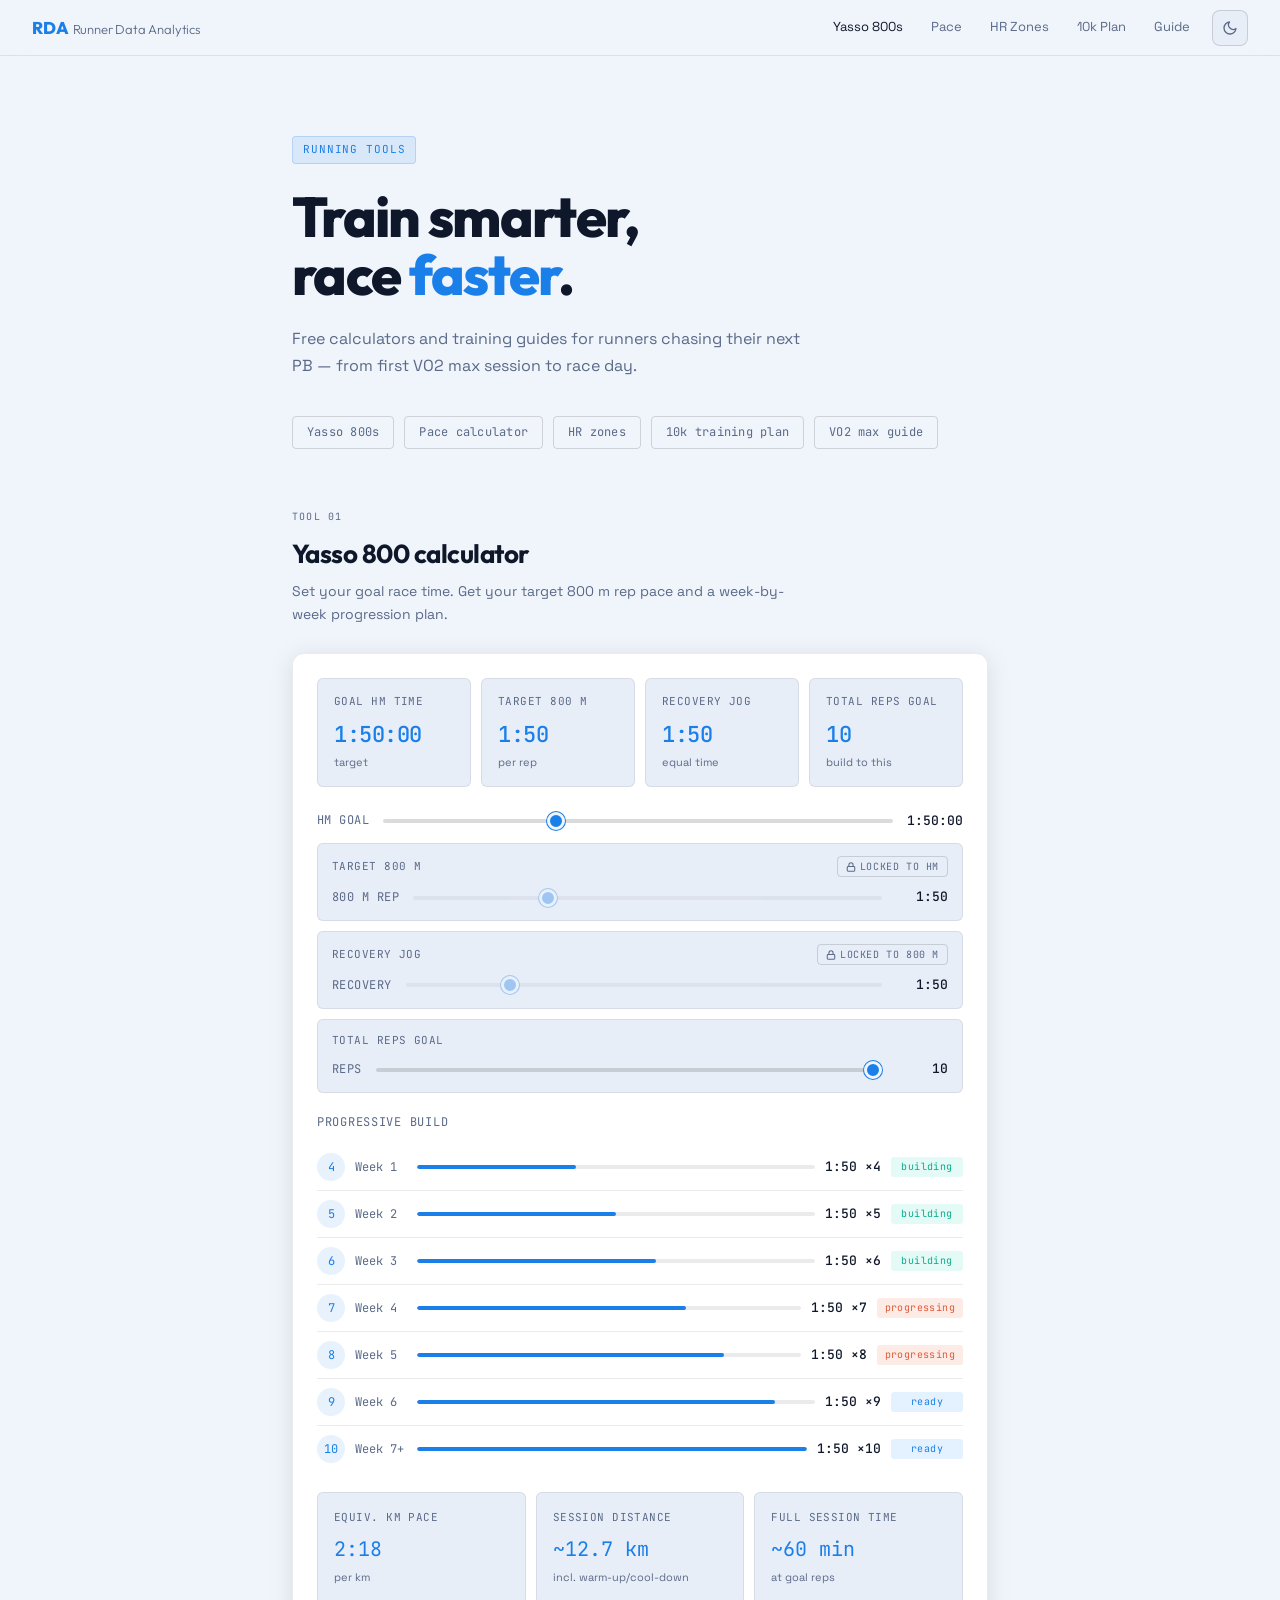
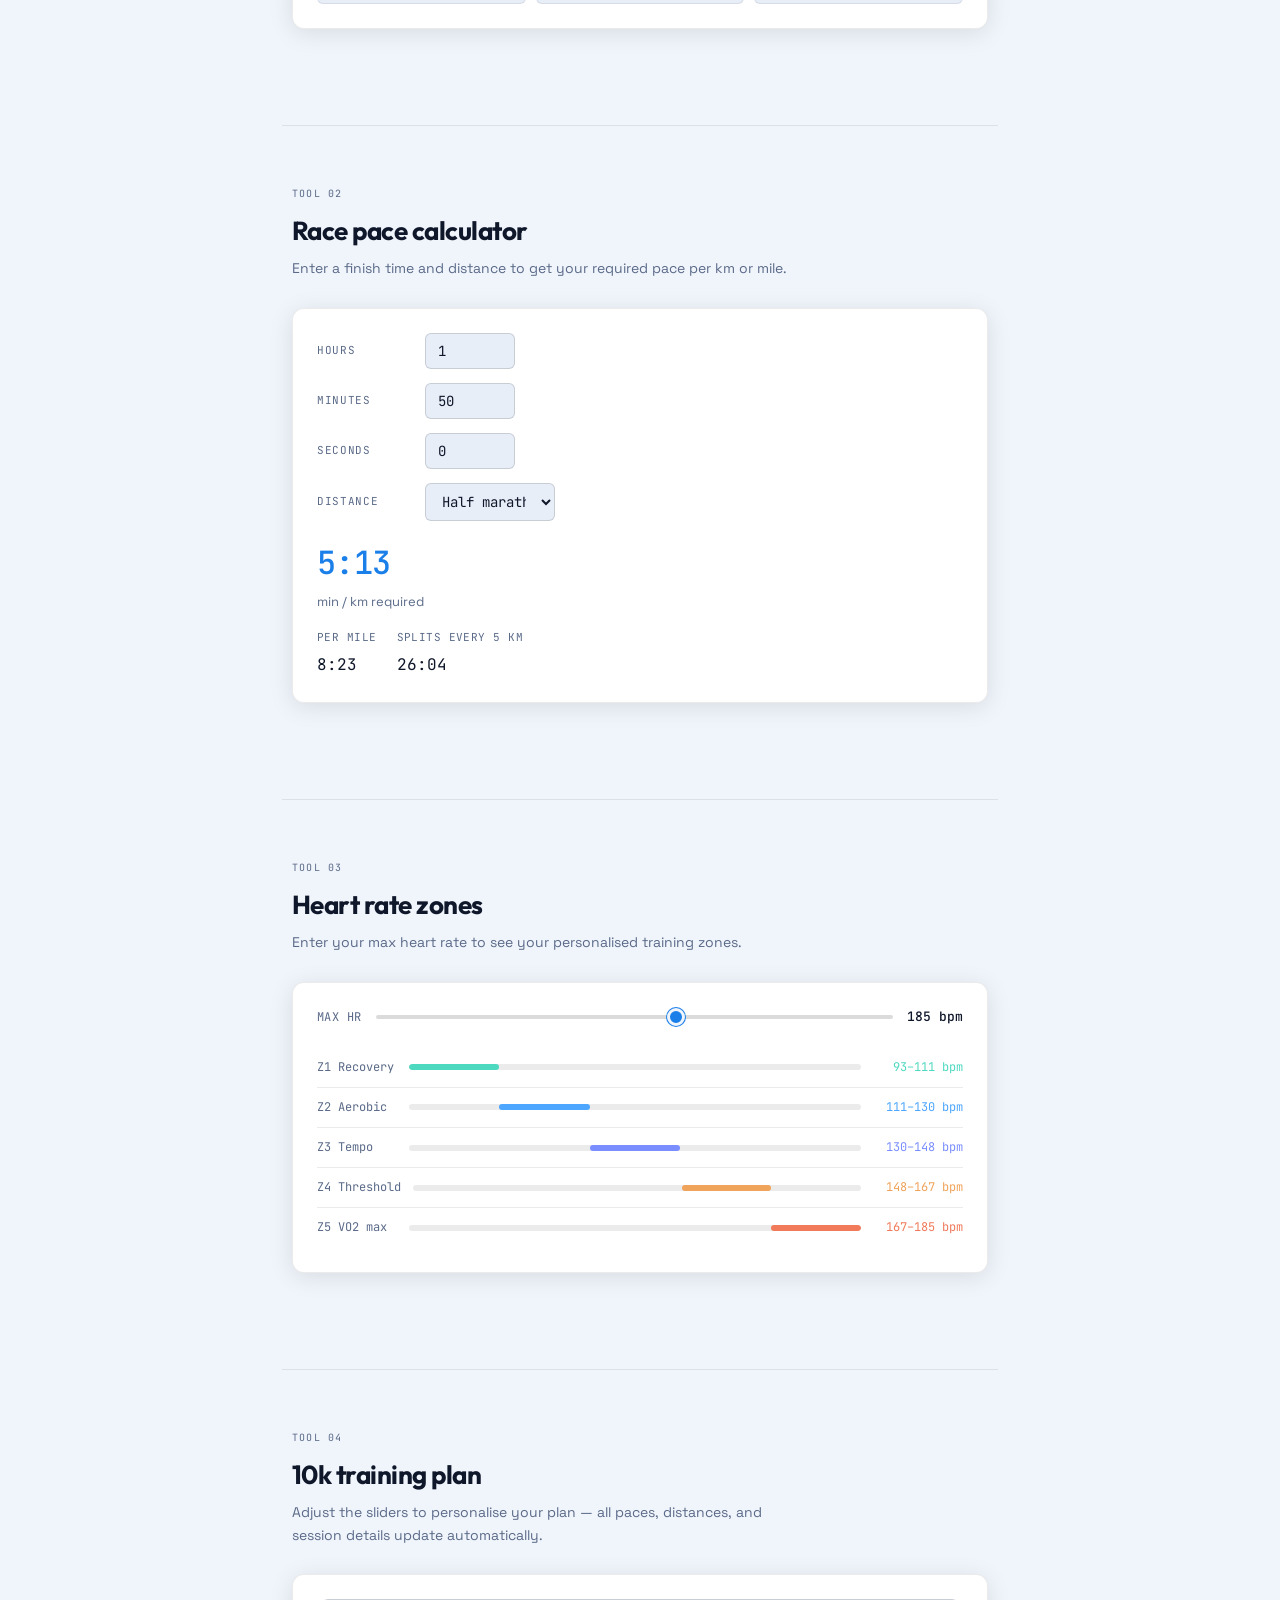
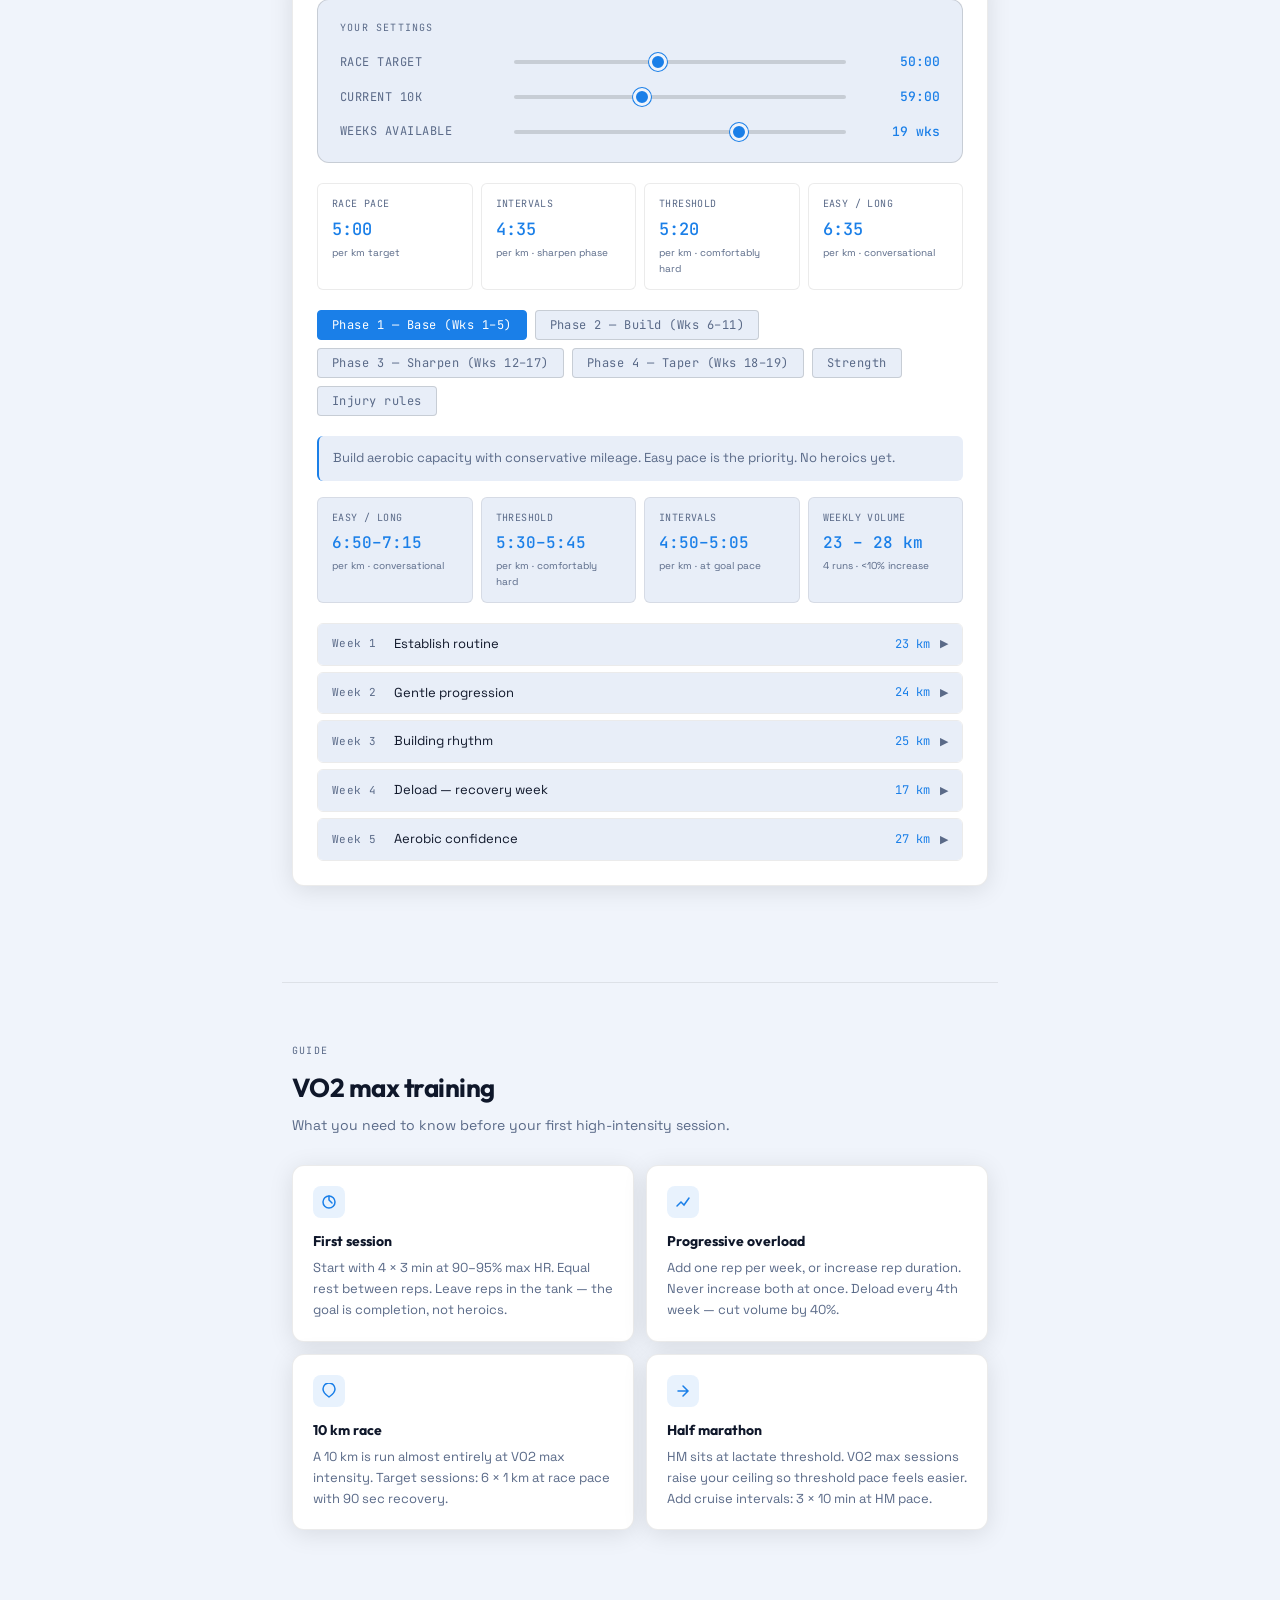
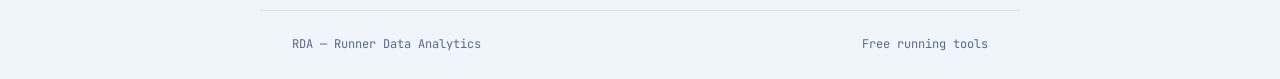
==== commit 4723c407: "Update index.html Updated a slider to change target race time - then all other data points adapt in " ====
--- a/index.html
+++ b/index.html
@@ -8,376 +8,187 @@
 <link href="https://fonts.googleapis.com/css2?family=Space+Grotesk:wght@300;400;500;600;700&family=Outfit:wght@400;600;700;800&family=JetBrains+Mono:wght@400;500&display=swap" rel="stylesheet">
 <style>
   *, *::before, *::after { box-sizing: border-box; margin: 0; padding: 0; }
-
   :root { --radius: 12px; --radius-sm: 6px; }
-
   [data-theme="dark"] {
-    --bg:          #0b0f1a;
-    --surface:     #111827;
-    --surface2:    #1a2235;
-    --border:      rgba(255,255,255,0.07);
-    --border2:     rgba(255,255,255,0.13);
-    --text:        #e2e8f4;
-    --muted:       #6b7a99;
-    --accent:      #4da6ff;
-    --accent-dim:  rgba(77,166,255,0.10);
-    --accent-text: #0b0f1a;
-    --coral:       #f07a5a;
-    --teal:        #4dd9c0;
-    --shadow:      0 4px 24px rgba(0,0,0,0.4);
+    --bg:#0b0f1a; --surface:#111827; --surface2:#1a2235;
+    --border:rgba(255,255,255,0.07); --border2:rgba(255,255,255,0.13);
+    --text:#e2e8f4; --muted:#6b7a99; --accent:#4da6ff;
+    --accent-dim:rgba(77,166,255,0.10); --accent-text:#0b0f1a;
+    --coral:#f07a5a; --teal:#4dd9c0; --shadow:0 4px 24px rgba(0,0,0,0.4);
   }
   [data-theme="light"] {
-    --bg:          #f0f4fb;
-    --surface:     #ffffff;
-    --surface2:    #e8eef8;
-    --border:      rgba(0,0,0,0.08);
-    --border2:     rgba(0,0,0,0.14);
-    --text:        #0f172a;
-    --muted:       #5a6a88;
-    --accent:      #1a7fe8;
-    --accent-dim:  rgba(26,127,232,0.10);
-    --accent-text: #ffffff;
-    --coral:       #e05a3a;
-    --teal:        #0aab8a;
-    --shadow:      0 4px 24px rgba(0,0,0,0.10);
-  }
-
+    --bg:#f0f4fb; --surface:#ffffff; --surface2:#e8eef8;
+    --border:rgba(0,0,0,0.08); --border2:rgba(0,0,0,0.14);
+    --text:#0f172a; --muted:#5a6a88; --accent:#1a7fe8;
+    --accent-dim:rgba(26,127,232,0.10); --accent-text:#ffffff;
+    --coral:#e05a3a; --teal:#0aab8a; --shadow:0 4px 24px rgba(0,0,0,0.10);
+  }
   html { scroll-behavior: smooth; }
-  body {
-    font-family: 'Space Grotesk', sans-serif;
-    background: var(--bg); color: var(--text);
-    min-height: 100vh; font-size: 15px; line-height: 1.6;
-    transition: background 0.3s ease, color 0.3s ease;
-  }
-
-  /* NAV */
-  nav {
-    position: sticky; top: 0; z-index: 100;
-    background: rgba(11,15,26,0.85); backdrop-filter: blur(14px);
-    border-bottom: 1px solid var(--border);
-    padding: 0 2rem; display: flex; align-items: center; gap: 2rem; height: 56px;
-    transition: background 0.3s ease;
-  }
-  [data-theme="light"] nav { background: rgba(240,244,251,0.88); }
-  .nav-logo {
-    font-family: 'Outfit', sans-serif; font-weight: 800; font-size: 17px;
-    color: var(--accent); letter-spacing: -0.01em; text-decoration: none;
-  }
-  .nav-logo span { font-weight: 300; color: var(--muted); font-size: 13px; margin-left: 4px; }
-  .nav-links { display: flex; gap: 0; margin-left: auto; align-items: center; }
-  .nav-links a {
-    font-size: 13px; color: var(--muted); text-decoration: none;
-    padding: 0 14px; height: 56px; display: flex; align-items: center;
-    transition: color 0.15s;
-  }
-  .nav-links a:hover, .nav-links a.active { color: var(--text); }
-  .theme-toggle {
-    width: 36px; height: 36px; border-radius: 8px;
-    border: 1px solid var(--border2); background: var(--surface2); color: var(--muted);
-    cursor: pointer; display: flex; align-items: center; justify-content: center;
-    margin-left: 8px; transition: all 0.15s; flex-shrink: 0;
-  }
-  .theme-toggle:hover { color: var(--accent); border-color: var(--accent); }
-  .theme-toggle svg { width: 16px; height: 16px; }
-
-  /* HERO */
-  .hero { padding: 80px 2rem 60px; max-width: 760px; margin: 0 auto; }
-  .hero-tag {
-    display: inline-flex; align-items: center; gap: 6px;
-    font-family: 'JetBrains Mono', monospace; font-size: 11px;
-    color: var(--accent); letter-spacing: 0.08em; text-transform: uppercase;
-    background: var(--accent-dim); border: 1px solid rgba(77,166,255,0.2);
-    border-radius: 4px; padding: 4px 10px; margin-bottom: 24px;
-  }
-  [data-theme="light"] .hero-tag { border-color: rgba(26,127,232,0.2); }
-  .hero h1 {
-    font-family: 'Outfit', sans-serif; font-weight: 800;
-    font-size: clamp(34px, 6vw, 56px); line-height: 1.05;
-    letter-spacing: -0.03em; color: var(--text); margin-bottom: 20px;
-  }
-  .hero h1 span { color: var(--accent); }
-  .hero p { font-size: 16px; color: var(--muted); max-width: 520px; line-height: 1.7; margin-bottom: 36px; }
-  .hero-tools { display: flex; gap: 10px; flex-wrap: wrap; }
-  .hero-tool-badge {
-    font-size: 12px; font-family: 'JetBrains Mono', monospace;
-    padding: 6px 14px; border-radius: 4px;
-    border: 1px solid var(--border2); color: var(--muted); letter-spacing: 0.02em;
-  }
-
-  /* SECTION */
-  .section { max-width: 760px; margin: 0 auto; padding: 0 2rem 80px; }
-  .section-label {
-    font-family: 'JetBrains Mono', monospace; font-size: 10px;
-    letter-spacing: 0.12em; text-transform: uppercase; color: var(--muted); margin-bottom: 8px;
-  }
-  .section-title {
-    font-family: 'Outfit', sans-serif; font-weight: 700; font-size: 26px;
-    letter-spacing: -0.02em; margin-bottom: 6px;
-  }
-  .section-desc { font-size: 14px; color: var(--muted); margin-bottom: 28px; max-width: 500px; }
-  .divider { border: none; border-top: 1px solid var(--border); margin: 0 auto 60px; max-width: 716px; }
-
-  /* CARD */
-  .card {
-    background: var(--surface); border: 1px solid var(--border);
-    border-radius: var(--radius); padding: 24px; margin-bottom: 16px; box-shadow: var(--shadow);
-  }
-  .card-sm {
-    background: var(--surface2); border: 1px solid var(--border);
-    border-radius: var(--radius-sm); padding: 16px;
-  }
-
-  /* METRIC GRID */
-  .metric-grid {
-    display: grid; grid-template-columns: repeat(4, minmax(0,1fr));
-    gap: 10px; margin-bottom: 24px;
-  }
-  .metric-card {
-    background: var(--surface2); border: 1px solid var(--border);
-    border-radius: var(--radius-sm); padding: 14px 16px;
-  }
-  .metric-label {
-    font-size: 11px; color: var(--muted); font-family: 'JetBrains Mono', monospace;
-    letter-spacing: 0.04em; margin-bottom: 6px; text-transform: uppercase;
-  }
-  .metric-value {
-    font-family: 'JetBrains Mono', monospace; font-size: 22px; font-weight: 500;
-    color: var(--accent); letter-spacing: -0.02em;
-  }
-  .metric-sub { font-size: 11px; color: var(--muted); margin-top: 2px; }
-
-  /* SLIDERS */
-  .slider-row {
-    display: flex; align-items: center; gap: 14px; margin-bottom: 0;
-  }
-  .slider-row label {
-    font-size: 12px; color: var(--muted); font-family: 'JetBrains Mono', monospace;
-    letter-spacing: 0.04em; white-space: nowrap; text-transform: uppercase;
-  }
-  .slider-row input[type=range] {
-    flex: 1; height: 4px; cursor: pointer;
-    -webkit-appearance: none; appearance: none;
-    background: var(--border2); border-radius: 2px; outline: none;
-  }
-  .slider-row input[type=range]::-webkit-slider-thumb {
-    -webkit-appearance: none; width: 18px; height: 18px; border-radius: 50%;
-    background: var(--accent); cursor: pointer;
-    border: 3px solid var(--bg); box-shadow: 0 0 0 1px var(--accent);
-  }
-  .slider-row input[type=range]:disabled { opacity: 0.35; cursor: not-allowed; }
-  .slider-row input[type=range]:disabled::-webkit-slider-thumb { cursor: not-allowed; }
-  .slider-val {
-    font-family: 'JetBrains Mono', monospace; font-size: 13px; font-weight: 500;
-    color: var(--text); min-width: 52px; text-align: right;
-  }
-
-  /* LOCKABLE SLIDER BLOCKS */
-  .slider-block {
-    border: 1px solid var(--border); border-radius: var(--radius-sm);
-    padding: 12px 14px; margin-bottom: 10px; background: var(--surface2);
-    transition: border-color 0.2s, background 0.2s;
-  }
-  .slider-block.is-unlocked {
-    border-color: var(--accent); background: var(--accent-dim);
-  }
-  .slider-block-header {
-    display: flex; align-items: center; margin-bottom: 10px;
-  }
-  .slider-block-header .metric-label { margin-bottom: 0; flex: 1; }
-  .lock-btn {
-    display: inline-flex; align-items: center; gap: 4px;
-    font-size: 10px; font-family: 'JetBrains Mono', monospace;
-    letter-spacing: 0.06em; text-transform: uppercase;
-    color: var(--muted); cursor: pointer; background: none;
-    border: 1px solid var(--border2); border-radius: 4px; padding: 3px 8px;
-    transition: all 0.15s; white-space: nowrap;
-  }
-  .lock-btn:hover { color: var(--accent); border-color: var(--accent); }
-  .lock-btn.is-unlocked { color: var(--accent); border-color: var(--accent); }
-  .lock-btn svg { width: 10px; height: 10px; }
-  .hm-slider-wrap { margin-bottom: 10px; }
-
-  /* REP LIST */
-  .rep-row {
-    display: flex; align-items: center; gap: 10px;
-    padding: 9px 0; border-bottom: 1px solid var(--border);
-  }
-  .rep-row:last-child { border-bottom: none; }
-  .rep-num {
-    width: 28px; height: 28px; border-radius: 50%;
-    background: var(--accent-dim); color: var(--accent);
-    font-size: 12px; font-family: 'JetBrains Mono', monospace;
-    display: flex; align-items: center; justify-content: center; flex-shrink: 0;
-  }
-  .rep-week { font-size: 12px; color: var(--muted); font-family: 'JetBrains Mono', monospace; min-width: 52px; }
-  .rep-bar-wrap { flex: 1; height: 4px; background: var(--border); border-radius: 2px; overflow: hidden; }
-  .rep-bar { height: 100%; border-radius: 2px; background: var(--accent); transition: width 0.5s ease; }
-  .rep-time {
-    font-family: 'JetBrains Mono', monospace; font-size: 13px; font-weight: 500;
-    color: var(--text); min-width: 52px; text-align: right;
-  }
-  .badge {
-    font-size: 10px; padding: 2px 8px; border-radius: 3px;
-    font-family: 'JetBrains Mono', monospace; letter-spacing: 0.04em;
-    min-width: 72px; text-align: center;
-  }
-  .badge-building    { background: rgba(77,217,192,0.15); color: var(--teal); }
-  .badge-progressing { background: rgba(240,122,90,0.15);  color: var(--coral); }
-  .badge-ready       { background: rgba(77,166,255,0.15);  color: var(--accent); }
-
-  /* STATS ROW */
-  .stats-row { display: grid; grid-template-columns: repeat(3, minmax(0,1fr)); gap: 10px; margin-top: 20px; }
-
-  /* PACE CALC */
-  .input-group { display: flex; align-items: center; gap: 8px; margin-bottom: 14px; }
-  .input-group label {
-    font-size: 11px; color: var(--muted); font-family: 'JetBrains Mono', monospace;
-    letter-spacing: 0.06em; text-transform: uppercase; min-width: 100px;
-  }
-  .input-group input[type=number], .input-group select {
-    background: var(--surface2); border: 1px solid var(--border2);
-    border-radius: var(--radius-sm); color: var(--text);
-    font-family: 'JetBrains Mono', monospace; font-size: 14px;
-    padding: 8px 12px; width: 90px; outline: none; transition: border-color 0.15s;
-  }
-  .input-group input[type=number]:focus, .input-group select:focus { border-color: var(--accent); }
-  .input-group select { width: 130px; cursor: pointer; }
-  .result-large {
-    font-family: 'JetBrains Mono', monospace; font-size: 32px; font-weight: 500;
-    color: var(--accent); letter-spacing: -0.02em; margin: 16px 0 4px;
-  }
-  .result-label { font-size: 13px; color: var(--muted); }
-
-  /* HR ZONES */
-  .zone-row { display: flex; align-items: center; gap: 12px; padding: 10px 0; border-bottom: 1px solid var(--border); }
-  .zone-row:last-child { border-bottom: none; }
-  .zone-bar-outer { flex: 1; height: 6px; background: var(--border); border-radius: 3px; overflow: hidden; }
-  .zone-bar-inner { height: 100%; border-radius: 3px; transition: width 0.5s ease; }
-  .zone-name { font-size: 12px; color: var(--muted); font-family: 'JetBrains Mono', monospace; min-width: 80px; }
-  .zone-range { font-family: 'JetBrains Mono', monospace; font-size: 12px; color: var(--text); min-width: 90px; text-align: right; }
-
-  /* GUIDE */
-  .guide-grid { display: grid; grid-template-columns: 1fr 1fr; gap: 12px; }
-  .guide-card { background: var(--surface); border: 1px solid var(--border); border-radius: var(--radius); padding: 20px; box-shadow: var(--shadow); }
-  .guide-icon { width: 32px; height: 32px; border-radius: 8px; background: var(--accent-dim); display: flex; align-items: center; justify-content: center; margin-bottom: 12px; }
-  .guide-icon svg { width: 16px; height: 16px; }
-  .guide-card h3 { font-family: 'Outfit', sans-serif; font-size: 14px; font-weight: 700; margin-bottom: 6px; }
-  .guide-card p { font-size: 13px; color: var(--muted); line-height: 1.6; }
-
-  /* ── TRAINING PLAN ── */
-  .tp-phase-tabs {
-    display: flex; gap: 8px; flex-wrap: wrap; margin-bottom: 20px;
-  }
-  .tp-phase-btn {
-    font-size: 12px; font-family: 'JetBrains Mono', monospace;
-    letter-spacing: 0.04em; padding: 6px 14px; border-radius: 4px;
-    border: 1px solid var(--border2); background: var(--surface2);
-    color: var(--muted); cursor: pointer; transition: all 0.15s;
-  }
-  .tp-phase-btn:hover { color: var(--text); border-color: var(--accent); }
-  .tp-phase-btn.active { background: var(--accent); color: var(--accent-text); border-color: var(--accent); }
-
-  .tp-sub-tabs {
-    display: flex; gap: 6px; flex-wrap: wrap; margin-bottom: 16px;
-  }
-  .tp-sub-btn {
-    font-size: 11px; font-family: 'JetBrains Mono', monospace;
-    padding: 4px 12px; border-radius: 4px;
-    border: 1px solid var(--border2); background: var(--surface2);
-    color: var(--muted); cursor: pointer; transition: all 0.15s;
-  }
-  .tp-sub-btn:hover { color: var(--text); }
-  .tp-sub-btn.active { border-color: var(--accent); color: var(--accent); background: var(--accent-dim); }
-
-  .tp-phase-desc {
-    font-size: 13px; color: var(--muted); line-height: 1.6; margin-bottom: 16px;
-    padding: 12px 14px; background: var(--surface2);
-    border-radius: var(--radius-sm); border-left: 2px solid var(--accent);
-  }
-
-  .tp-pace-grid {
-    display: grid; grid-template-columns: repeat(4, minmax(0,1fr));
-    gap: 8px; margin-bottom: 20px;
-  }
-  .tp-pace-card {
-    background: var(--surface2); border: 1px solid var(--border);
-    border-radius: var(--radius-sm); padding: 12px 14px;
-  }
-  .tp-pace-label { font-size: 10px; color: var(--muted); font-family: 'JetBrains Mono', monospace; letter-spacing: 0.04em; text-transform: uppercase; margin-bottom: 4px; }
-  .tp-pace-val { font-family: 'JetBrains Mono', monospace; font-size: 16px; font-weight: 500; color: var(--accent); }
-  .tp-pace-sub { font-size: 10px; color: var(--muted); margin-top: 2px; }
-
-  .tp-week-list { display: flex; flex-direction: column; gap: 6px; }
-  .tp-week-row {
-    border: 1px solid var(--border); border-radius: var(--radius-sm); overflow: hidden;
-  }
-  .tp-week-header {
-    display: flex; align-items: center; gap: 10px; padding: 10px 14px;
-    background: var(--surface2); cursor: pointer; transition: background 0.15s;
-  }
-  .tp-week-header:hover { background: var(--accent-dim); }
-  .tp-week-num {
-    font-family: 'JetBrains Mono', monospace; font-size: 11px; color: var(--muted);
-    letter-spacing: 0.04em; min-width: 52px;
-  }
-  .tp-week-focus { font-size: 13px; color: var(--text); flex: 1; }
-  .tp-week-km { font-family: 'JetBrains Mono', monospace; font-size: 12px; color: var(--accent); }
-  .tp-week-chevron { font-size: 11px; color: var(--muted); transition: transform 0.15s; }
-  .tp-week-chevron.open { transform: rotate(90deg); }
-  .tp-week-detail { display: none; padding: 12px 14px; border-top: 1px solid var(--border); }
-  .tp-week-detail.open { display: block; }
-
-  .tp-day-grid { display: flex; flex-direction: column; gap: 6px; }
-  .tp-day-row { display: grid; grid-template-columns: 72px auto 1fr; gap: 10px; align-items: start; }
-  .tp-day-name { font-family: 'JetBrains Mono', monospace; font-size: 11px; color: var(--muted); letter-spacing: 0.04em; padding-top: 2px; }
-  .tp-day-badge {
-    font-size: 10px; padding: 2px 8px; border-radius: 3px;
-    font-family: 'JetBrains Mono', monospace; letter-spacing: 0.04em;
-    white-space: nowrap; align-self: start; margin-top: 1px;
-  }
-  .tp-badge-easy       { background: rgba(77,217,192,0.15); color: var(--teal); }
-  .tp-badge-long       { background: rgba(77,166,255,0.15); color: var(--accent); }
-  .tp-badge-intervals  { background: rgba(240,122,90,0.15); color: var(--coral); }
-  .tp-badge-tempo      { background: rgba(240,163,90,0.15); color: #f0a35a; }
-  .tp-badge-strength   { background: rgba(123,142,255,0.15); color: #7b8eff; }
-  .tp-badge-race       { background: rgba(240,90,90,0.15); color: #f05a5a; }
-  .tp-badge-rest       { background: var(--border); color: var(--muted); }
-  .tp-day-work { font-size: 13px; color: var(--text); line-height: 1.5; }
-  .tp-day-work.is-rest { color: var(--muted); font-style: italic; }
-
-  .tp-injury-box {
-    background: rgba(240,163,90,0.08); border: 1px solid rgba(240,163,90,0.25);
-    border-radius: var(--radius-sm); padding: 14px 16px; margin-bottom: 14px;
-  }
-  .tp-injury-title { font-size: 12px; font-weight: 600; color: #f0a35a; margin-bottom: 8px; font-family: 'JetBrains Mono', monospace; letter-spacing: 0.04em; text-transform: uppercase; }
-  .tp-injury-list { list-style: none; }
-  .tp-injury-list li { font-size: 13px; color: var(--muted); padding: 3px 0; line-height: 1.5; }
-  .tp-injury-list li::before { content: "— "; color: #f0a35a; }
-
-  .tp-strength-grid { display: grid; grid-template-columns: 1fr 1fr; gap: 10px; }
-  .tp-strength-card { background: var(--surface2); border: 1px solid var(--border); border-radius: var(--radius-sm); padding: 14px; }
-  .tp-strength-title { font-size: 13px; font-weight: 600; color: var(--text); margin-bottom: 8px; }
-  .tp-strength-list { list-style: none; }
-  .tp-strength-list li { font-size: 12px; color: var(--muted); padding: 4px 0; border-bottom: 1px solid var(--border); line-height: 1.4; }
-  .tp-strength-list li:last-child { border-bottom: none; }
-
-  .tp-panel { display: none; }
-  .tp-panel.active { display: block; }
-
-  /* FOOTER */
-  footer { border-top: 1px solid var(--border); padding: 24px 2rem; max-width: 760px; margin: 0 auto; display: flex; justify-content: space-between; align-items: center; }
-  footer span { font-size: 12px; color: var(--muted); font-family: 'JetBrains Mono', monospace; }
-
-  @media (max-width: 600px) {
-    .metric-grid { grid-template-columns: repeat(2, 1fr); }
-    .stats-row   { grid-template-columns: 1fr 1fr; }
-    .guide-grid  { grid-template-columns: 1fr; }
-    .tp-pace-grid { grid-template-columns: repeat(2, 1fr); }
-    .tp-strength-grid { grid-template-columns: 1fr; }
-    .tp-day-row  { grid-template-columns: 60px auto 1fr; }
-    nav          { padding: 0 1rem; }
-    .nav-links a { padding: 0 10px; font-size: 12px; }
-    .hero, .section { padding-left: 1rem; padding-right: 1rem; }
+  body { font-family:'Space Grotesk',sans-serif; background:var(--bg); color:var(--text); min-height:100vh; font-size:15px; line-height:1.6; transition:background 0.3s,color 0.3s; }
+  nav { position:sticky; top:0; z-index:100; background:rgba(11,15,26,0.85); backdrop-filter:blur(14px); border-bottom:1px solid var(--border); padding:0 2rem; display:flex; align-items:center; gap:2rem; height:56px; transition:background 0.3s; }
+  [data-theme="light"] nav { background:rgba(240,244,251,0.88); }
+  .nav-logo { font-family:'Outfit',sans-serif; font-weight:800; font-size:17px; color:var(--accent); letter-spacing:-0.01em; text-decoration:none; }
+  .nav-logo span { font-weight:300; color:var(--muted); font-size:13px; margin-left:4px; }
+  .nav-links { display:flex; gap:0; margin-left:auto; align-items:center; }
+  .nav-links a { font-size:13px; color:var(--muted); text-decoration:none; padding:0 14px; height:56px; display:flex; align-items:center; transition:color 0.15s; }
+  .nav-links a:hover, .nav-links a.active { color:var(--text); }
+  .theme-toggle { width:36px; height:36px; border-radius:8px; border:1px solid var(--border2); background:var(--surface2); color:var(--muted); cursor:pointer; display:flex; align-items:center; justify-content:center; margin-left:8px; transition:all 0.15s; flex-shrink:0; }
+  .theme-toggle:hover { color:var(--accent); border-color:var(--accent); }
+  .theme-toggle svg { width:16px; height:16px; }
+  .hero { padding:80px 2rem 60px; max-width:760px; margin:0 auto; }
+  .hero-tag { display:inline-flex; align-items:center; gap:6px; font-family:'JetBrains Mono',monospace; font-size:11px; color:var(--accent); letter-spacing:0.08em; text-transform:uppercase; background:var(--accent-dim); border:1px solid rgba(77,166,255,0.2); border-radius:4px; padding:4px 10px; margin-bottom:24px; }
+  [data-theme="light"] .hero-tag { border-color:rgba(26,127,232,0.2); }
+  .hero h1 { font-family:'Outfit',sans-serif; font-weight:800; font-size:clamp(34px,6vw,56px); line-height:1.05; letter-spacing:-0.03em; color:var(--text); margin-bottom:20px; }
+  .hero h1 span { color:var(--accent); }
+  .hero p { font-size:16px; color:var(--muted); max-width:520px; line-height:1.7; margin-bottom:36px; }
+  .hero-tools { display:flex; gap:10px; flex-wrap:wrap; }
+  .hero-tool-badge { font-size:12px; font-family:'JetBrains Mono',monospace; padding:6px 14px; border-radius:4px; border:1px solid var(--border2); color:var(--muted); letter-spacing:0.02em; }
+  .section { max-width:760px; margin:0 auto; padding:0 2rem 80px; }
+  .section-label { font-family:'JetBrains Mono',monospace; font-size:10px; letter-spacing:0.12em; text-transform:uppercase; color:var(--muted); margin-bottom:8px; }
+  .section-title { font-family:'Outfit',sans-serif; font-weight:700; font-size:26px; letter-spacing:-0.02em; margin-bottom:6px; }
+  .section-desc { font-size:14px; color:var(--muted); margin-bottom:28px; max-width:500px; }
+  .divider { border:none; border-top:1px solid var(--border); margin:0 auto 60px; max-width:716px; }
+  .card { background:var(--surface); border:1px solid var(--border); border-radius:var(--radius); padding:24px; margin-bottom:16px; box-shadow:var(--shadow); }
+  .card-sm { background:var(--surface2); border:1px solid var(--border); border-radius:var(--radius-sm); padding:16px; }
+  .metric-grid { display:grid; grid-template-columns:repeat(4,minmax(0,1fr)); gap:10px; margin-bottom:24px; }
+  .metric-card { background:var(--surface2); border:1px solid var(--border); border-radius:var(--radius-sm); padding:14px 16px; }
+  .metric-label { font-size:11px; color:var(--muted); font-family:'JetBrains Mono',monospace; letter-spacing:0.04em; margin-bottom:6px; text-transform:uppercase; }
+  .metric-value { font-family:'JetBrains Mono',monospace; font-size:22px; font-weight:500; color:var(--accent); letter-spacing:-0.02em; }
+  .metric-sub { font-size:11px; color:var(--muted); margin-top:2px; }
+  .slider-row { display:flex; align-items:center; gap:14px; margin-bottom:0; }
+  .slider-row label { font-size:12px; color:var(--muted); font-family:'JetBrains Mono',monospace; letter-spacing:0.04em; white-space:nowrap; text-transform:uppercase; }
+  .slider-row input[type=range] { flex:1; height:4px; cursor:pointer; -webkit-appearance:none; appearance:none; background:var(--border2); border-radius:2px; outline:none; }
+  .slider-row input[type=range]::-webkit-slider-thumb { -webkit-appearance:none; width:18px; height:18px; border-radius:50%; background:var(--accent); cursor:pointer; border:3px solid var(--bg); box-shadow:0 0 0 1px var(--accent); }
+  .slider-row input[type=range]:disabled { opacity:0.35; cursor:not-allowed; }
+  .slider-val { font-family:'JetBrains Mono',monospace; font-size:13px; font-weight:500; color:var(--text); min-width:52px; text-align:right; }
+  .slider-block { border:1px solid var(--border); border-radius:var(--radius-sm); padding:12px 14px; margin-bottom:10px; background:var(--surface2); transition:border-color 0.2s,background 0.2s; }
+  .slider-block.is-unlocked { border-color:var(--accent); background:var(--accent-dim); }
+  .slider-block-header { display:flex; align-items:center; margin-bottom:10px; }
+  .slider-block-header .metric-label { margin-bottom:0; flex:1; }
+  .lock-btn { display:inline-flex; align-items:center; gap:4px; font-size:10px; font-family:'JetBrains Mono',monospace; letter-spacing:0.06em; text-transform:uppercase; color:var(--muted); cursor:pointer; background:none; border:1px solid var(--border2); border-radius:4px; padding:3px 8px; transition:all 0.15s; white-space:nowrap; }
+  .lock-btn:hover { color:var(--accent); border-color:var(--accent); }
+  .lock-btn.is-unlocked { color:var(--accent); border-color:var(--accent); }
+  .lock-btn svg { width:10px; height:10px; }
+  .hm-slider-wrap { margin-bottom:10px; }
+  .rep-row { display:flex; align-items:center; gap:10px; padding:9px 0; border-bottom:1px solid var(--border); }
+  .rep-row:last-child { border-bottom:none; }
+  .rep-num { width:28px; height:28px; border-radius:50%; background:var(--accent-dim); color:var(--accent); font-size:12px; font-family:'JetBrains Mono',monospace; display:flex; align-items:center; justify-content:center; flex-shrink:0; }
+  .rep-week { font-size:12px; color:var(--muted); font-family:'JetBrains Mono',monospace; min-width:52px; }
+  .rep-bar-wrap { flex:1; height:4px; background:var(--border); border-radius:2px; overflow:hidden; }
+  .rep-bar { height:100%; border-radius:2px; background:var(--accent); transition:width 0.5s; }
+  .rep-time { font-family:'JetBrains Mono',monospace; font-size:13px; font-weight:500; color:var(--text); min-width:52px; text-align:right; }
+  .badge { font-size:10px; padding:2px 8px; border-radius:3px; font-family:'JetBrains Mono',monospace; letter-spacing:0.04em; min-width:72px; text-align:center; }
+  .badge-building { background:rgba(77,217,192,0.15); color:var(--teal); }
+  .badge-progressing { background:rgba(240,122,90,0.15); color:var(--coral); }
+  .badge-ready { background:rgba(77,166,255,0.15); color:var(--accent); }
+  .stats-row { display:grid; grid-template-columns:repeat(3,minmax(0,1fr)); gap:10px; margin-top:20px; }
+  .input-group { display:flex; align-items:center; gap:8px; margin-bottom:14px; }
+  .input-group label { font-size:11px; color:var(--muted); font-family:'JetBrains Mono',monospace; letter-spacing:0.06em; text-transform:uppercase; min-width:100px; }
+  .input-group input[type=number], .input-group select { background:var(--surface2); border:1px solid var(--border2); border-radius:var(--radius-sm); color:var(--text); font-family:'JetBrains Mono',monospace; font-size:14px; padding:8px 12px; width:90px; outline:none; transition:border-color 0.15s; }
+  .input-group input[type=number]:focus, .input-group select:focus { border-color:var(--accent); }
+  .input-group select { width:130px; cursor:pointer; }
+  .result-large { font-family:'JetBrains Mono',monospace; font-size:32px; font-weight:500; color:var(--accent); letter-spacing:-0.02em; margin:16px 0 4px; }
+  .result-label { font-size:13px; color:var(--muted); }
+  .zone-row { display:flex; align-items:center; gap:12px; padding:10px 0; border-bottom:1px solid var(--border); }
+  .zone-row:last-child { border-bottom:none; }
+  .zone-bar-outer { flex:1; height:6px; background:var(--border); border-radius:3px; overflow:hidden; }
+  .zone-bar-inner { height:100%; border-radius:3px; transition:width 0.5s; }
+  .zone-name { font-size:12px; color:var(--muted); font-family:'JetBrains Mono',monospace; min-width:80px; }
+  .zone-range { font-family:'JetBrains Mono',monospace; font-size:12px; color:var(--text); min-width:90px; text-align:right; }
+  .guide-grid { display:grid; grid-template-columns:1fr 1fr; gap:12px; }
+  .guide-card { background:var(--surface); border:1px solid var(--border); border-radius:var(--radius); padding:20px; box-shadow:var(--shadow); }
+  .guide-icon { width:32px; height:32px; border-radius:8px; background:var(--accent-dim); display:flex; align-items:center; justify-content:center; margin-bottom:12px; }
+  .guide-icon svg { width:16px; height:16px; }
+  .guide-card h3 { font-family:'Outfit',sans-serif; font-size:14px; font-weight:700; margin-bottom:6px; }
+  .guide-card p { font-size:13px; color:var(--muted); line-height:1.6; }
+
+  /* ── PLAN SLIDERS ── */
+  .plan-sliders {
+    background:var(--surface2); border:1px solid var(--border2);
+    border-radius:var(--radius); padding:20px 22px; margin-bottom:20px;
+  }
+  .plan-sliders-title {
+    font-family:'JetBrains Mono',monospace; font-size:10px; letter-spacing:0.12em;
+    text-transform:uppercase; color:var(--muted); margin-bottom:16px;
+  }
+  .plan-slider-row {
+    display:grid; grid-template-columns:160px 1fr 80px; align-items:center; gap:14px; margin-bottom:14px;
+  }
+  .plan-slider-row:last-child { margin-bottom:0; }
+  .plan-slider-label { font-size:12px; color:var(--muted); font-family:'JetBrains Mono',monospace; letter-spacing:0.04em; text-transform:uppercase; }
+  .plan-slider-val { font-family:'JetBrains Mono',monospace; font-size:13px; font-weight:500; color:var(--accent); text-align:right; }
+  .plan-slider-row input[type=range] { flex:1; height:4px; cursor:pointer; -webkit-appearance:none; appearance:none; background:var(--border2); border-radius:2px; outline:none; }
+  .plan-slider-row input[type=range]::-webkit-slider-thumb { -webkit-appearance:none; width:18px; height:18px; border-radius:50%; background:var(--accent); cursor:pointer; border:3px solid var(--bg); box-shadow:0 0 0 1px var(--accent); }
+  .plan-metrics { display:grid; grid-template-columns:repeat(4,minmax(0,1fr)); gap:8px; margin-bottom:20px; }
+  .plan-metric { background:var(--surface); border:1px solid var(--border); border-radius:var(--radius-sm); padding:12px 14px; }
+  .plan-metric-label { font-size:10px; color:var(--muted); font-family:'JetBrains Mono',monospace; letter-spacing:0.04em; text-transform:uppercase; margin-bottom:4px; }
+  .plan-metric-val { font-family:'JetBrains Mono',monospace; font-size:17px; font-weight:500; color:var(--accent); }
+  .plan-metric-sub { font-size:10px; color:var(--muted); margin-top:2px; }
+  .tp-phase-tabs { display:flex; gap:8px; flex-wrap:wrap; margin-bottom:20px; }
+  .tp-phase-btn { font-size:12px; font-family:'JetBrains Mono',monospace; letter-spacing:0.04em; padding:6px 14px; border-radius:4px; border:1px solid var(--border2); background:var(--surface2); color:var(--muted); cursor:pointer; transition:all 0.15s; }
+  .tp-phase-btn:hover { color:var(--text); border-color:var(--accent); }
+  .tp-phase-btn.active { background:var(--accent); color:var(--accent-text); border-color:var(--accent); }
+  .tp-sub-tabs { display:flex; gap:6px; flex-wrap:wrap; margin-bottom:16px; }
+  .tp-sub-btn { font-size:11px; font-family:'JetBrains Mono',monospace; padding:4px 12px; border-radius:4px; border:1px solid var(--border2); background:var(--surface2); color:var(--muted); cursor:pointer; transition:all 0.15s; }
+  .tp-sub-btn:hover { color:var(--text); }
+  .tp-sub-btn.active { border-color:var(--accent); color:var(--accent); background:var(--accent-dim); }
+  .tp-phase-desc { font-size:13px; color:var(--muted); line-height:1.6; margin-bottom:16px; padding:12px 14px; background:var(--surface2); border-radius:var(--radius-sm); border-left:2px solid var(--accent); }
+  .tp-pace-grid { display:grid; grid-template-columns:repeat(4,minmax(0,1fr)); gap:8px; margin-bottom:20px; }
+  .tp-pace-card { background:var(--surface2); border:1px solid var(--border); border-radius:var(--radius-sm); padding:12px 14px; }
+  .tp-pace-label { font-size:10px; color:var(--muted); font-family:'JetBrains Mono',monospace; letter-spacing:0.04em; text-transform:uppercase; margin-bottom:4px; }
+  .tp-pace-val { font-family:'JetBrains Mono',monospace; font-size:16px; font-weight:500; color:var(--accent); }
+  .tp-pace-sub { font-size:10px; color:var(--muted); margin-top:2px; }
+  .tp-week-list { display:flex; flex-direction:column; gap:6px; }
+  .tp-week-row { border:1px solid var(--border); border-radius:var(--radius-sm); overflow:hidden; }
+  .tp-week-header { display:flex; align-items:center; gap:10px; padding:10px 14px; background:var(--surface2); cursor:pointer; transition:background 0.15s; }
+  .tp-week-header:hover { background:var(--accent-dim); }
+  .tp-week-num { font-family:'JetBrains Mono',monospace; font-size:11px; color:var(--muted); letter-spacing:0.04em; min-width:52px; }
+  .tp-week-focus { font-size:13px; color:var(--text); flex:1; }
+  .tp-week-km { font-family:'JetBrains Mono',monospace; font-size:12px; color:var(--accent); }
+  .tp-week-chevron { font-size:11px; color:var(--muted); transition:transform 0.15s; }
+  .tp-week-chevron.open { transform:rotate(90deg); }
+  .tp-week-detail { display:none; padding:12px 14px; border-top:1px solid var(--border); }
+  .tp-week-detail.open { display:block; }
+  .tp-day-grid { display:flex; flex-direction:column; gap:6px; }
+  .tp-day-row { display:grid; grid-template-columns:72px auto 1fr; gap:10px; align-items:start; }
+  .tp-day-name { font-family:'JetBrains Mono',monospace; font-size:11px; color:var(--muted); letter-spacing:0.04em; padding-top:2px; }
+  .tp-day-badge { font-size:10px; padding:2px 8px; border-radius:3px; font-family:'JetBrains Mono',monospace; letter-spacing:0.04em; white-space:nowrap; align-self:start; margin-top:1px; }
+  .tp-badge-easy      { background:rgba(77,217,192,0.15); color:var(--teal); }
+  .tp-badge-long      { background:rgba(77,166,255,0.15); color:var(--accent); }
+  .tp-badge-intervals { background:rgba(240,122,90,0.15); color:var(--coral); }
+  .tp-badge-tempo     { background:rgba(240,163,90,0.15); color:#f0a35a; }
+  .tp-badge-strength  { background:rgba(123,142,255,0.15); color:#7b8eff; }
+  .tp-badge-race      { background:rgba(240,90,90,0.15); color:#f05a5a; }
+  .tp-badge-rest      { background:var(--border); color:var(--muted); }
+  .tp-day-work { font-size:13px; color:var(--text); line-height:1.5; }
+  .tp-day-work.is-rest { color:var(--muted); font-style:italic; }
+  .tp-injury-box { background:rgba(240,163,90,0.08); border:1px solid rgba(240,163,90,0.25); border-radius:var(--radius-sm); padding:14px 16px; margin-bottom:14px; }
+  .tp-injury-title { font-size:12px; font-weight:600; color:#f0a35a; margin-bottom:8px; font-family:'JetBrains Mono',monospace; letter-spacing:0.04em; text-transform:uppercase; }
+  .tp-injury-list { list-style:none; }
+  .tp-injury-list li { font-size:13px; color:var(--muted); padding:3px 0; line-height:1.5; }
+  .tp-injury-list li::before { content:"— "; color:#f0a35a; }
+  .tp-strength-grid { display:grid; grid-template-columns:1fr 1fr; gap:10px; }
+  .tp-strength-card { background:var(--surface2); border:1px solid var(--border); border-radius:var(--radius-sm); padding:14px; }
+  .tp-strength-title { font-size:13px; font-weight:600; color:var(--text); margin-bottom:8px; }
+  .tp-strength-list { list-style:none; }
+  .tp-strength-list li { font-size:12px; color:var(--muted); padding:4px 0; border-bottom:1px solid var(--border); line-height:1.4; }
+  .tp-strength-list li:last-child { border-bottom:none; }
+  .tp-panel { display:none; }
+  .tp-panel.active { display:block; }
+  footer { border-top:1px solid var(--border); padding:24px 2rem; max-width:760px; margin:0 auto; display:flex; justify-content:space-between; align-items:center; }
+  footer span { font-size:12px; color:var(--muted); font-family:'JetBrains Mono',monospace; }
+  @media (max-width:600px) {
+    .metric-grid { grid-template-columns:repeat(2,1fr); }
+    .stats-row { grid-template-columns:1fr 1fr; }
+    .guide-grid { grid-template-columns:1fr; }
+    .plan-metrics { grid-template-columns:repeat(2,1fr); }
+    .tp-pace-grid { grid-template-columns:repeat(2,1fr); }
+    .tp-strength-grid { grid-template-columns:1fr; }
+    .tp-day-row { grid-template-columns:60px auto 1fr; }
+    .plan-slider-row { grid-template-columns:120px 1fr 70px; }
+    nav { padding:0 1rem; }
+    .nav-links a { padding:0 10px; font-size:12px; }
+    .hero, .section { padding-left:1rem; padding-right:1rem; }
   }
 </style>
 </head>
@@ -413,7 +224,7 @@
     <div class="hero-tool-badge">Yasso 800s</div>
     <div class="hero-tool-badge">Pace calculator</div>
     <div class="hero-tool-badge">HR zones</div>
-    <div class="hero-tool-badge">Sub-50 10k plan</div>
+    <div class="hero-tool-badge">10k training plan</div>
     <div class="hero-tool-badge">VO2 max guide</div>
   </div>
 </section>
@@ -423,31 +234,13 @@
   <div class="section-label">Tool 01</div>
   <div class="section-title">Yasso 800 calculator</div>
   <div class="section-desc">Set your goal race time. Get your target 800 m rep pace and a week-by-week progression plan.</div>
-
   <div class="card">
     <div class="metric-grid">
-      <div class="metric-card">
-        <div class="metric-label">Goal HM time</div>
-        <div class="metric-value" id="hm-display">1:50:00</div>
-        <div class="metric-sub">target</div>
-      </div>
-      <div class="metric-card">
-        <div class="metric-label">Target 800 m</div>
-        <div class="metric-value" id="target-800">1:50</div>
-        <div class="metric-sub">per rep</div>
-      </div>
-      <div class="metric-card">
-        <div class="metric-label">Recovery jog</div>
-        <div class="metric-value" id="recovery-time">1:50</div>
-        <div class="metric-sub">equal time</div>
-      </div>
-      <div class="metric-card">
-        <div class="metric-label">Total reps goal</div>
-        <div class="metric-value" id="reps-display">10</div>
-        <div class="metric-sub">build to this</div>
-      </div>
-    </div>
-
+      <div class="metric-card"><div class="metric-label">Goal HM time</div><div class="metric-value" id="hm-display">1:50:00</div><div class="metric-sub">target</div></div>
+      <div class="metric-card"><div class="metric-label">Target 800 m</div><div class="metric-value" id="target-800">1:50</div><div class="metric-sub">per rep</div></div>
+      <div class="metric-card"><div class="metric-label">Recovery jog</div><div class="metric-value" id="recovery-time">1:50</div><div class="metric-sub">equal time</div></div>
+      <div class="metric-card"><div class="metric-label">Total reps goal</div><div class="metric-value" id="reps-display">10</div><div class="metric-sub">build to this</div></div>
+    </div>
     <div class="hm-slider-wrap">
       <div class="slider-row" style="margin-bottom:0">
         <label>HM goal</label>
@@ -455,14 +248,11 @@
         <span class="slider-val" id="slider-display">1:50:00</span>
       </div>
     </div>
-
     <div class="slider-block" id="block-800" style="margin-top:12px">
       <div class="slider-block-header">
         <div class="metric-label">Target 800 m</div>
         <button class="lock-btn" id="lock-800" onclick="toggleLock('800')">
-          <svg viewBox="0 0 24 24" fill="none" stroke="currentColor" stroke-width="2.5" stroke-linecap="round" stroke-linejoin="round">
-            <rect x="3" y="11" width="18" height="11" rx="2"/><path d="M7 11V7a5 5 0 0110 0v4"/>
-          </svg>
+          <svg viewBox="0 0 24 24" fill="none" stroke="currentColor" stroke-width="2.5" stroke-linecap="round" stroke-linejoin="round"><rect x="3" y="11" width="18" height="11" rx="2"/><path d="M7 11V7a5 5 0 0110 0v4"/></svg>
           Locked to HM
         </button>
       </div>
@@ -472,14 +262,11 @@
         <span class="slider-val" id="val-800">1:50</span>
       </div>
     </div>
-
     <div class="slider-block" id="block-rec">
       <div class="slider-block-header">
         <div class="metric-label">Recovery jog</div>
         <button class="lock-btn" id="lock-rec" onclick="toggleLock('rec')">
-          <svg viewBox="0 0 24 24" fill="none" stroke="currentColor" stroke-width="2.5" stroke-linecap="round" stroke-linejoin="round">
-            <rect x="3" y="11" width="18" height="11" rx="2"/><path d="M7 11V7a5 5 0 0110 0v4"/>
-          </svg>
+          <svg viewBox="0 0 24 24" fill="none" stroke="currentColor" stroke-width="2.5" stroke-linecap="round" stroke-linejoin="round"><rect x="3" y="11" width="18" height="11" rx="2"/><path d="M7 11V7a5 5 0 0110 0v4"/></svg>
           Locked to 800 m
         </button>
       </div>
@@ -489,37 +276,20 @@
         <span class="slider-val" id="val-rec">1:50</span>
       </div>
     </div>
-
     <div class="slider-block" id="block-reps" style="margin-bottom:20px">
-      <div class="slider-block-header">
-        <div class="metric-label">Total reps goal</div>
-      </div>
+      <div class="slider-block-header"><div class="metric-label">Total reps goal</div></div>
       <div class="slider-row">
         <label>Reps</label>
         <input type="range" id="slider-reps" min="4" max="10" value="10" step="1" oninput="updateReps()">
         <span class="slider-val" id="val-reps">10</span>
       </div>
     </div>
-
     <div style="font-size:12px;color:var(--muted);font-family:'JetBrains Mono',monospace;letter-spacing:0.06em;text-transform:uppercase;margin-bottom:12px;">Progressive build</div>
     <div id="rep-list"></div>
-
     <div class="stats-row">
-      <div class="card-sm">
-        <div class="metric-label">Equiv. km pace</div>
-        <div style="font-family:'JetBrains Mono',monospace;font-size:20px;color:var(--accent);margin:4px 0" id="km-pace">2:18</div>
-        <div class="metric-sub">per km</div>
-      </div>
-      <div class="card-sm">
-        <div class="metric-label">Session distance</div>
-        <div style="font-family:'JetBrains Mono',monospace;font-size:20px;color:var(--accent);margin:4px 0" id="session-dist">~11 km</div>
-        <div class="metric-sub">incl. warm-up/cool-down</div>
-      </div>
-      <div class="card-sm">
-        <div class="metric-label">Full session time</div>
-        <div style="font-family:'JetBrains Mono',monospace;font-size:20px;color:var(--accent);margin:4px 0" id="session-dur">~62 min</div>
-        <div class="metric-sub">at goal reps</div>
-      </div>
+      <div class="card-sm"><div class="metric-label">Equiv. km pace</div><div style="font-family:'JetBrains Mono',monospace;font-size:20px;color:var(--accent);margin:4px 0" id="km-pace">2:18</div><div class="metric-sub">per km</div></div>
+      <div class="card-sm"><div class="metric-label">Session distance</div><div style="font-family:'JetBrains Mono',monospace;font-size:20px;color:var(--accent);margin:4px 0" id="session-dist">~11 km</div><div class="metric-sub">incl. warm-up/cool-down</div></div>
+      <div class="card-sm"><div class="metric-label">Full session time</div><div style="font-family:'JetBrains Mono',monospace;font-size:20px;color:var(--accent);margin:4px 0" id="session-dur">~62 min</div><div class="metric-sub">at goal reps</div></div>
     </div>
   </div>
 </section>
@@ -532,18 +302,9 @@
   <div class="section-title">Race pace calculator</div>
   <div class="section-desc">Enter a finish time and distance to get your required pace per km or mile.</div>
   <div class="card">
-    <div class="input-group">
-      <label>Hours</label>
-      <input type="number" id="pace-h" min="0" max="9" value="1" oninput="calcPace()">
-    </div>
-    <div class="input-group">
-      <label>Minutes</label>
-      <input type="number" id="pace-m" min="0" max="59" value="50" oninput="calcPace()">
-    </div>
-    <div class="input-group">
-      <label>Seconds</label>
-      <input type="number" id="pace-s" min="0" max="59" value="0" oninput="calcPace()">
-    </div>
+    <div class="input-group"><label>Hours</label><input type="number" id="pace-h" min="0" max="9" value="1" oninput="calcPace()"></div>
+    <div class="input-group"><label>Minutes</label><input type="number" id="pace-m" min="0" max="59" value="50" oninput="calcPace()"></div>
+    <div class="input-group"><label>Seconds</label><input type="number" id="pace-s" min="0" max="59" value="0" oninput="calcPace()"></div>
     <div class="input-group">
       <label>Distance</label>
       <select id="pace-dist" onchange="calcPace()">
@@ -556,14 +317,8 @@
     <div class="result-large" id="pace-result">5:14</div>
     <div class="result-label">min / km required</div>
     <div style="display:flex;gap:20px;margin-top:16px;">
-      <div>
-        <div class="metric-label">Per mile</div>
-        <div style="font-family:'JetBrains Mono',monospace;font-size:16px;color:var(--text);margin-top:4px" id="pace-mile">8:25</div>
-      </div>
-      <div>
-        <div class="metric-label">Splits every 5 km</div>
-        <div style="font-family:'JetBrains Mono',monospace;font-size:16px;color:var(--text);margin-top:4px" id="pace-5k-split">26:10</div>
-      </div>
+      <div><div class="metric-label">Per mile</div><div style="font-family:'JetBrains Mono',monospace;font-size:16px;color:var(--text);margin-top:4px" id="pace-mile">8:25</div></div>
+      <div><div class="metric-label">Splits every 5 km</div><div style="font-family:'JetBrains Mono',monospace;font-size:16px;color:var(--text);margin-top:4px" id="pace-5k-split">26:10</div></div>
     </div>
   </div>
 </section>
@@ -587,145 +342,121 @@
 
 <hr class="divider">
 
-<!-- 19-WEEK 10K TRAINING PLAN -->
+<!-- 10K TRAINING PLAN -->
 <section class="section" id="plan">
   <div class="section-label">Tool 04</div>
-  <div class="section-title">19-week sub-50 10k plan</div>
-  <div class="section-desc">A personalised plan built for 4 runs per week plus home strength work. Starting from 59 min 10k fitness, targeting sub-50 in 19 weeks.</div>
+  <div class="section-title" id="plan-title">10k training plan</div>
+  <div class="section-desc" id="plan-desc">Adjust the sliders to personalise your plan — all paces, distances, and session details update automatically.</div>
 
   <div class="card">
+
+    <!-- SLIDERS -->
+    <div class="plan-sliders">
+      <div class="plan-sliders-title">Your settings</div>
+      <div class="plan-slider-row">
+        <span class="plan-slider-label">Race target</span>
+        <input type="range" id="sl-target" min="35" max="70" value="50" step="1">
+        <span class="plan-slider-val" id="sv-target">50:00</span>
+      </div>
+      <div class="plan-slider-row">
+        <span class="plan-slider-label">Current 10k</span>
+        <input type="range" id="sl-current" min="40" max="90" value="59" step="1">
+        <span class="plan-slider-val" id="sv-current">59:00</span>
+      </div>
+      <div class="plan-slider-row">
+        <span class="plan-slider-label">Weeks available</span>
+        <input type="range" id="sl-weeks" min="8" max="24" value="19" step="1">
+        <span class="plan-slider-val" id="sv-weeks">19 wks</span>
+      </div>
+    </div>
+
+    <!-- LIVE PACE METRICS -->
+    <div class="plan-metrics">
+      <div class="plan-metric"><div class="plan-metric-label">Race pace</div><div class="plan-metric-val" id="pm-race">5:00</div><div class="plan-metric-sub">per km target</div></div>
+      <div class="plan-metric"><div class="plan-metric-label">Intervals</div><div class="plan-metric-val" id="pm-int">4:50</div><div class="plan-metric-sub">per km · sharpen phase</div></div>
+      <div class="plan-metric"><div class="plan-metric-label">Threshold</div><div class="plan-metric-val" id="pm-thresh">5:15</div><div class="plan-metric-sub">per km · comfortably hard</div></div>
+      <div class="plan-metric"><div class="plan-metric-label">Easy / Long</div><div class="plan-metric-val" id="pm-easy">6:30</div><div class="plan-metric-sub">per km · conversational</div></div>
+    </div>
+
+    <!-- PHASE TABS -->
     <div class="tp-phase-tabs" id="tpPhaseTabs">
-      <button class="tp-phase-btn active" data-tp="plan0">Phase 1 — Base (Wks 1–5)</button>
-      <button class="tp-phase-btn" data-tp="plan1">Phase 2 — Build (Wks 6–11)</button>
-      <button class="tp-phase-btn" data-tp="plan2">Phase 3 — Sharpen (Wks 12–17)</button>
-      <button class="tp-phase-btn" data-tp="plan3">Phase 4 — Taper (Wks 18–19)</button>
+      <button class="tp-phase-btn active" data-tp="plan0">Phase 1 — Base</button>
+      <button class="tp-phase-btn" data-tp="plan1">Phase 2 — Build</button>
+      <button class="tp-phase-btn" data-tp="plan2">Phase 3 — Sharpen</button>
+      <button class="tp-phase-btn" data-tp="plan3">Phase 4 — Taper</button>
       <button class="tp-phase-btn" data-tp="plan4">Strength</button>
       <button class="tp-phase-btn" data-tp="plan5">Injury rules</button>
     </div>
 
     <!-- PHASE 1 -->
     <div class="tp-panel active" id="plan0">
-      <div class="tp-phase-desc">Build aerobic capacity with conservative mileage. Your HM base means this phase feels manageable — that's intentional. Easy pace is the priority. No heroics yet.</div>
+      <div class="tp-phase-desc" id="ph0-desc">Build aerobic capacity with conservative mileage. Easy pace is the priority. No heroics yet.</div>
       <div class="tp-pace-grid">
-        <div class="tp-pace-card"><div class="tp-pace-label">Easy / Long</div><div class="tp-pace-val">6:40–7:20</div><div class="tp-pace-sub">per km · conversational</div></div>
-        <div class="tp-pace-card"><div class="tp-pace-label">Threshold</div><div class="tp-pace-val">5:40–6:00</div><div class="tp-pace-sub">per km · comfortably hard</div></div>
-        <div class="tp-pace-card"><div class="tp-pace-label">Intervals</div><div class="tp-pace-val">5:00–5:15</div><div class="tp-pace-sub">per km · goal race pace</div></div>
-        <div class="tp-pace-card"><div class="tp-pace-label">Weekly volume</div><div class="tp-pace-val">28–35 km</div><div class="tp-pace-sub">4 runs · &lt;10% increase</div></div>
+        <div class="tp-pace-card"><div class="tp-pace-label">Easy / Long</div><div class="tp-pace-val" id="ph0-easy">—</div><div class="tp-pace-sub">per km · conversational</div></div>
+        <div class="tp-pace-card"><div class="tp-pace-label">Threshold</div><div class="tp-pace-val" id="ph0-thresh">—</div><div class="tp-pace-sub">per km · comfortably hard</div></div>
+        <div class="tp-pace-card"><div class="tp-pace-label">Intervals</div><div class="tp-pace-val" id="ph0-int">—</div><div class="tp-pace-sub">per km · at goal pace</div></div>
+        <div class="tp-pace-card"><div class="tp-pace-label">Weekly volume</div><div class="tp-pace-val" id="ph0-vol">—</div><div class="tp-pace-sub">4 runs · &lt;10% increase</div></div>
       </div>
       <div class="tp-week-list" id="tp-phase0-weeks"></div>
     </div>
 
     <!-- PHASE 2 -->
     <div class="tp-panel" id="plan1">
-      <div class="tp-phase-desc">Progressive loading. Intervals get longer, tempo runs extend to 25–30 min. Long run peaks around 14–15 km. Deload week 9 is non-negotiable.</div>
+      <div class="tp-phase-desc" id="ph1-desc">Progressive loading. Intervals get longer, tempo extends. Long run peaks. Deload every 4th week.</div>
       <div class="tp-pace-grid">
-        <div class="tp-pace-card"><div class="tp-pace-label">Easy / Long</div><div class="tp-pace-val">6:20–7:00</div><div class="tp-pace-sub">per km</div></div>
-        <div class="tp-pace-card"><div class="tp-pace-label">Threshold</div><div class="tp-pace-val">5:20–5:40</div><div class="tp-pace-sub">per km · 20–25 min blocks</div></div>
-        <div class="tp-pace-card"><div class="tp-pace-label">Intervals (1 km)</div><div class="tp-pace-val">4:55–5:05</div><div class="tp-pace-sub">per km · 5–6 reps</div></div>
-        <div class="tp-pace-card"><div class="tp-pace-label">Weekly volume</div><div class="tp-pace-val">35–45 km</div><div class="tp-pace-sub">deload wk 9</div></div>
+        <div class="tp-pace-card"><div class="tp-pace-label">Easy / Long</div><div class="tp-pace-val" id="ph1-easy">—</div><div class="tp-pace-sub">per km</div></div>
+        <div class="tp-pace-card"><div class="tp-pace-label">Threshold</div><div class="tp-pace-val" id="ph1-thresh">—</div><div class="tp-pace-sub">per km · 20–25 min blocks</div></div>
+        <div class="tp-pace-card"><div class="tp-pace-label">Intervals (1 km)</div><div class="tp-pace-val" id="ph1-int">—</div><div class="tp-pace-sub">per km · 5–6 reps</div></div>
+        <div class="tp-pace-card"><div class="tp-pace-label">Weekly volume</div><div class="tp-pace-val" id="ph1-vol">—</div><div class="tp-pace-sub">peak load phase</div></div>
       </div>
       <div class="tp-week-list" id="tp-phase1-weeks"></div>
     </div>
 
     <!-- PHASE 3 -->
     <div class="tp-panel" id="plan2">
-      <div class="tp-phase-desc">Race-specific sharpening. Intervals at or faster than goal pace. Tune-up parkrun or 5k in week 14. Volume begins to reduce — quality over quantity.</div>
+      <div class="tp-phase-desc" id="ph2-desc">Race-specific sharpening. Intervals at or faster than goal pace. Tune-up 5k in the middle. Quality over quantity.</div>
       <div class="tp-pace-grid">
-        <div class="tp-pace-card"><div class="tp-pace-label">Easy / Long</div><div class="tp-pace-val">6:10–6:40</div><div class="tp-pace-sub">per km</div></div>
-        <div class="tp-pace-card"><div class="tp-pace-label">Threshold</div><div class="tp-pace-val">5:05–5:20</div><div class="tp-pace-sub">per km · 25–30 min</div></div>
-        <div class="tp-pace-card"><div class="tp-pace-label">Intervals (1 km)</div><div class="tp-pace-val">4:45–4:55</div><div class="tp-pace-sub">per km · slightly faster than goal</div></div>
-        <div class="tp-pace-card"><div class="tp-pace-label">Weekly volume</div><div class="tp-pace-val">38–42 km</div><div class="tp-pace-sub">held then reducing</div></div>
+        <div class="tp-pace-card"><div class="tp-pace-label">Easy / Long</div><div class="tp-pace-val" id="ph2-easy">—</div><div class="tp-pace-sub">per km</div></div>
+        <div class="tp-pace-card"><div class="tp-pace-label">Threshold</div><div class="tp-pace-val" id="ph2-thresh">—</div><div class="tp-pace-sub">per km · 25–30 min</div></div>
+        <div class="tp-pace-card"><div class="tp-pace-label">Intervals (1 km)</div><div class="tp-pace-val" id="ph2-int">—</div><div class="tp-pace-sub">per km · sub goal pace</div></div>
+        <div class="tp-pace-card"><div class="tp-pace-label">Weekly volume</div><div class="tp-pace-val" id="ph2-vol">—</div><div class="tp-pace-sub">held then reducing</div></div>
       </div>
       <div class="tp-week-list" id="tp-phase2-weeks"></div>
     </div>
 
     <!-- PHASE 4 -->
     <div class="tp-panel" id="plan3">
-      <div class="tp-phase-desc">Volume drops 40% then 60%. Keep the intensity short and sharp. Do not add extra miles out of anxiety. Trust the training — your legs need to feel fresh on race day.</div>
+      <div class="tp-phase-desc" id="ph3-desc">Volume drops sharply. Keep intensity but shorten sessions. Trust the training — your legs need to feel fresh on race day.</div>
       <div class="tp-pace-grid">
-        <div class="tp-pace-card"><div class="tp-pace-label">Easy</div><div class="tp-pace-val">6:00–6:30</div><div class="tp-pace-sub">per km · feel fresh</div></div>
-        <div class="tp-pace-card"><div class="tp-pace-label">Strides (4×100 m)</div><div class="tp-pace-val">~4:30</div><div class="tp-pace-sub">per km · leg speed</div></div>
-        <div class="tp-pace-card"><div class="tp-pace-label">Race goal</div><div class="tp-pace-val">4:58–5:00</div><div class="tp-pace-sub">per km · 49:50 finish</div></div>
-        <div class="tp-pace-card"><div class="tp-pace-label">Weekly volume</div><div class="tp-pace-val">22 / 12 km</div><div class="tp-pace-sub">wk 18 / wk 19</div></div>
+        <div class="tp-pace-card"><div class="tp-pace-label">Easy</div><div class="tp-pace-val" id="ph3-easy">—</div><div class="tp-pace-sub">per km · feel fresh</div></div>
+        <div class="tp-pace-card"><div class="tp-pace-label">Strides (100 m)</div><div class="tp-pace-val" id="ph3-strides">—</div><div class="tp-pace-sub">per km · leg speed</div></div>
+        <div class="tp-pace-card"><div class="tp-pace-label">Race goal</div><div class="tp-pace-val" id="ph3-race">—</div><div class="tp-pace-sub">per km on the day</div></div>
+        <div class="tp-pace-card"><div class="tp-pace-label">Weekly volume</div><div class="tp-pace-val" id="ph3-vol">—</div><div class="tp-pace-sub">taper — trust it</div></div>
       </div>
       <div class="tp-week-list" id="tp-phase3-weeks"></div>
     </div>
 
     <!-- STRENGTH -->
     <div class="tp-panel" id="plan4">
-      <div class="tp-phase-desc">Home workouts on non-running days. Focus on glutes, single-leg stability, core, and hip flexors. 30–40 min per session. Rotate A → B → C across the 3 rest days.</div>
+      <div class="tp-phase-desc">Home workouts on non-running days (Sun, Tue, Fri). Focus on glutes, single-leg stability, core, and hip flexors. 30–40 min per session. Rotate A → B → C.</div>
       <div class="tp-sub-tabs" id="strengthSubTabs">
         <button class="tp-sub-btn active" data-st="stA">Session A — Glute & Hip</button>
         <button class="tp-sub-btn" data-st="stB">Session B — Core & Stability</button>
         <button class="tp-sub-btn" data-st="stC">Session C — Mobility</button>
       </div>
       <div id="stA" class="tp-strength-grid">
-        <div class="tp-strength-card">
-          <div class="tp-strength-title">Glute activation (10 min)</div>
-          <ul class="tp-strength-list">
-            <li>Glute bridges — 3×15 reps</li>
-            <li>Single-leg glute bridge — 3×10 each</li>
-            <li>Clamshells with band — 3×15 each</li>
-            <li>Side-lying hip abduction — 3×15 each</li>
-            <li>Donkey kicks — 2×15 each</li>
-          </ul>
-        </div>
-        <div class="tp-strength-card">
-          <div class="tp-strength-title">Hip & knee strength (20 min)</div>
-          <ul class="tp-strength-list">
-            <li>Bulgarian split squat (bodyweight) — 3×8 each</li>
-            <li>Reverse lunge — 3×10 each</li>
-            <li>Step-ups onto chair — 3×10 each</li>
-            <li>Wall sit — 3×30 sec</li>
-            <li>Lateral band walks — 3×12 each way</li>
-          </ul>
-        </div>
+        <div class="tp-strength-card"><div class="tp-strength-title">Glute activation (10 min)</div><ul class="tp-strength-list"><li>Glute bridges — 3×15 reps</li><li>Single-leg glute bridge — 3×10 each</li><li>Clamshells with band — 3×15 each</li><li>Side-lying hip abduction — 3×15 each</li><li>Donkey kicks — 2×15 each</li></ul></div>
+        <div class="tp-strength-card"><div class="tp-strength-title">Hip & knee strength (20 min)</div><ul class="tp-strength-list"><li>Bulgarian split squat (bodyweight) — 3×8 each</li><li>Reverse lunge — 3×10 each</li><li>Step-ups onto chair — 3×10 each</li><li>Wall sit — 3×30 sec</li><li>Lateral band walks — 3×12 each way</li></ul></div>
       </div>
       <div id="stB" class="tp-strength-grid" style="display:none">
-        <div class="tp-strength-card">
-          <div class="tp-strength-title">Core (15 min)</div>
-          <ul class="tp-strength-list">
-            <li>Dead bug — 3×10 each side</li>
-            <li>Bird dog — 3×10 each side</li>
-            <li>Plank — 3×30–45 sec</li>
-            <li>Side plank — 2×20 sec each</li>
-            <li>Pallof press (band) — 3×12 each</li>
-          </ul>
-        </div>
-        <div class="tp-strength-card">
-          <div class="tp-strength-title">Single-leg stability (20 min)</div>
-          <ul class="tp-strength-list">
-            <li>Single-leg balance — 3×30 sec each</li>
-            <li>Single-leg squat (to chair) — 3×8 each</li>
-            <li>Single-leg calf raise (straight knee) — 3×12 each</li>
-            <li>Single-leg calf raise (bent knee) — 3×12 each</li>
-            <li>Heel walks + toe walks — 2×20 m each</li>
-          </ul>
-        </div>
+        <div class="tp-strength-card"><div class="tp-strength-title">Core (15 min)</div><ul class="tp-strength-list"><li>Dead bug — 3×10 each side</li><li>Bird dog — 3×10 each side</li><li>Plank — 3×30–45 sec</li><li>Side plank — 2×20 sec each</li><li>Pallof press (band) — 3×12 each</li></ul></div>
+        <div class="tp-strength-card"><div class="tp-strength-title">Single-leg stability (20 min)</div><ul class="tp-strength-list"><li>Single-leg balance — 3×30 sec each</li><li>Single-leg squat (to chair) — 3×8 each</li><li>Single-leg calf raise (straight knee) — 3×12 each</li><li>Single-leg calf raise (bent knee) — 3×12 each</li><li>Heel walks + toe walks — 2×20 m each</li></ul></div>
       </div>
       <div id="stC" class="tp-strength-grid" style="display:none">
-        <div class="tp-strength-card">
-          <div class="tp-strength-title">Hip flexor & IT band (20 min)</div>
-          <ul class="tp-strength-list">
-            <li>90/90 hip stretch — 2 min each side</li>
-            <li>Pigeon pose — 2 min each side</li>
-            <li>Couch stretch — 90 sec each</li>
-            <li>Lateral hip opening — 2 min each</li>
-            <li>IT band foam roll — 60 sec each</li>
-          </ul>
-        </div>
-        <div class="tp-strength-card">
-          <div class="tp-strength-title">Calf & lower leg (15 min)</div>
-          <ul class="tp-strength-list">
-            <li>Calf foam roll — 60 sec each</li>
-            <li>Seated calf stretch — 90 sec each</li>
-            <li>Standing calf stretch — 90 sec each</li>
-            <li>Plantar fascia roll (ball) — 60 sec each</li>
-            <li>Ankle circles — 20 each direction</li>
-          </ul>
-        </div>
-      </div>
-      <div style="margin-top:14px;font-size:12px;color:var(--muted);">In Phase 3 reduce to 2 sessions per week. In taper week: 1 session of mobility (C) only.</div>
+        <div class="tp-strength-card"><div class="tp-strength-title">Hip flexor & IT band (20 min)</div><ul class="tp-strength-list"><li>90/90 hip stretch — 2 min each side</li><li>Pigeon pose — 2 min each side</li><li>Couch stretch — 90 sec each</li><li>Lateral hip opening — 2 min each</li><li>IT band foam roll — 60 sec each</li></ul></div>
+        <div class="tp-strength-card"><div class="tp-strength-title">Calf & lower leg (15 min)</div><ul class="tp-strength-list"><li>Calf foam roll — 60 sec each</li><li>Seated calf stretch — 90 sec each</li><li>Standing calf stretch — 90 sec each</li><li>Plantar fascia roll (ball) — 60 sec each</li><li>Ankle circles — 20 each direction</li></ul></div>
+      </div>
+      <div style="margin-top:14px;font-size:12px;color:var(--muted);">In Phase 3 reduce to 2 sessions/week. In taper: 1 session of mobility (C) only.</div>
     </div>
 
     <!-- INJURY RULES -->
@@ -744,38 +475,23 @@
         </ul>
       </div>
       <div class="tp-strength-grid" style="margin-bottom:14px">
-        <div class="tp-strength-card">
-          <div class="tp-strength-title">1–3 days of discomfort</div>
-          <ul class="tp-strength-list">
-            <li>Swap hard session for easy or rest</li>
-            <li>Ice 15 min after activity (not before)</li>
-            <li>Continue strength work if pain-free</li>
-            <li>Resume plan if pain gone within 3 days</li>
-          </ul>
-        </div>
-        <div class="tp-strength-card">
-          <div class="tp-strength-title">4+ days or recurring pain</div>
-          <ul class="tp-strength-list">
-            <li>Stop running. Maintain fitness with cycling or swimming</li>
-            <li>See a physio before resuming</li>
-            <li>Re-enter plan 2 phases back</li>
-            <li>Losing 2 weeks ≠ losing the goal. Panic does.</li>
-          </ul>
-        </div>
+        <div class="tp-strength-card"><div class="tp-strength-title">1–3 days of discomfort</div><ul class="tp-strength-list"><li>Swap hard session for easy or rest</li><li>Ice 15 min after activity (not before)</li><li>Continue strength work if pain-free</li><li>Resume plan if pain gone within 3 days</li></ul></div>
+        <div class="tp-strength-card"><div class="tp-strength-title">4+ days or recurring pain</div><ul class="tp-strength-list"><li>Stop running. Maintain fitness with cycling or swimming</li><li>See a physio before resuming</li><li>Re-enter plan 2 phases back</li><li>Losing 2 weeks ≠ losing the goal. Panic does.</li></ul></div>
       </div>
       <div class="tp-strength-card">
-        <div class="tp-strength-title">Weekly schedule structure</div>
+        <div class="tp-strength-title">Weekly schedule</div>
         <ul class="tp-strength-list">
           <li><strong>Saturday</strong> — Long run</li>
-          <li><strong>Sunday</strong> — Rest</li>
-          <li><strong>Monday</strong> — Intervals (hard)</li>
-          <li><strong>Tuesday</strong> — Rest</li>
+          <li><strong>Sunday</strong> — Rest (or Strength A)</li>
+          <li><strong>Monday</strong> — Intervals</li>
+          <li><strong>Tuesday</strong> — Rest (or Strength B)</li>
           <li><strong>Wednesday</strong> — Easy run</li>
           <li><strong>Thursday</strong> — Threshold / tempo</li>
-          <li><strong>Friday</strong> — Rest (or Strength session C)</li>
+          <li><strong>Friday</strong> — Rest (or Strength C)</li>
         </ul>
       </div>
     </div>
+
   </div>
 </section>
 
@@ -787,42 +503,10 @@
   <div class="section-title">VO2 max training</div>
   <div class="section-desc">What you need to know before your first high-intensity session.</div>
   <div class="guide-grid">
-    <div class="guide-card">
-      <div class="guide-icon">
-        <svg viewBox="0 0 16 16" fill="none" stroke="currentColor" stroke-width="1.5" stroke-linecap="round" style="color:var(--accent)">
-          <path d="M8 2v4l3 3"/><circle cx="8" cy="8" r="6"/>
-        </svg>
-      </div>
-      <h3>First session</h3>
-      <p>Start with 4 × 3 min at 90–95% max HR. Equal rest between reps. Leave reps in the tank — the goal is completion, not heroics.</p>
-    </div>
-    <div class="guide-card">
-      <div class="guide-icon">
-        <svg viewBox="0 0 16 16" fill="none" stroke="currentColor" stroke-width="1.5" stroke-linecap="round" style="color:var(--accent)">
-          <path d="M2 12l4-4 3 3 5-7"/>
-        </svg>
-      </div>
-      <h3>Progressive overload</h3>
-      <p>Add one rep per week, or increase rep duration. Never increase both at once. Deload every 4th week — cut volume by 40%.</p>
-    </div>
-    <div class="guide-card">
-      <div class="guide-icon">
-        <svg viewBox="0 0 16 16" fill="none" stroke="currentColor" stroke-width="1.5" stroke-linecap="round" style="color:var(--accent)">
-          <path d="M8 14s-6-4-6-8a6 6 0 0112 0c0 4-6 8-6 8z"/>
-        </svg>
-      </div>
-      <h3>10 km race</h3>
-      <p>A 10 km is run almost entirely at VO2 max intensity. Target sessions: 6 × 1 km at race pace with 90 sec recovery.</p>
-    </div>
-    <div class="guide-card">
-      <div class="guide-icon">
-        <svg viewBox="0 0 16 16" fill="none" stroke="currentColor" stroke-width="1.5" stroke-linecap="round" style="color:var(--accent)">
-          <path d="M3 8h10M8 3l5 5-5 5"/>
-        </svg>
-      </div>
-      <h3>Half marathon</h3>
-      <p>HM sits at lactate threshold. VO2 max sessions raise your ceiling so threshold pace feels easier. Add cruise intervals: 3 × 10 min at HM pace.</p>
-    </div>
+    <div class="guide-card"><div class="guide-icon"><svg viewBox="0 0 16 16" fill="none" stroke="currentColor" stroke-width="1.5" stroke-linecap="round" style="color:var(--accent)"><path d="M8 2v4l3 3"/><circle cx="8" cy="8" r="6"/></svg></div><h3>First session</h3><p>Start with 4 × 3 min at 90–95% max HR. Equal rest between reps. Leave reps in the tank — the goal is completion, not heroics.</p></div>
+    <div class="guide-card"><div class="guide-icon"><svg viewBox="0 0 16 16" fill="none" stroke="currentColor" stroke-width="1.5" stroke-linecap="round" style="color:var(--accent)"><path d="M2 12l4-4 3 3 5-7"/></svg></div><h3>Progressive overload</h3><p>Add one rep per week, or increase rep duration. Never increase both at once. Deload every 4th week — cut volume by 40%.</p></div>
+    <div class="guide-card"><div class="guide-icon"><svg viewBox="0 0 16 16" fill="none" stroke="currentColor" stroke-width="1.5" stroke-linecap="round" style="color:var(--accent)"><path d="M8 14s-6-4-6-8a6 6 0 0112 0c0 4-6 8-6 8z"/></svg></div><h3>10 km race</h3><p>A 10 km is run almost entirely at VO2 max intensity. Target sessions: 6 × 1 km at race pace with 90 sec recovery.</p></div>
+    <div class="guide-card"><div class="guide-icon"><svg viewBox="0 0 16 16" fill="none" stroke="currentColor" stroke-width="1.5" stroke-linecap="round" style="color:var(--accent)"><path d="M3 8h10M8 3l5 5-5 5"/></svg></div><h3>Half marathon</h3><p>HM sits at lactate threshold. VO2 max sessions raise your ceiling so threshold pace feels easier. Add cruise intervals: 3 × 10 min at HM pace.</p></div>
   </div>
 </section>
 
@@ -832,468 +516,364 @@
 </footer>
 
 <script>
-  /* ── THEME ── */
-  const html = document.documentElement;
-  const btn  = document.getElementById('theme-btn');
-  const sun  = document.getElementById('icon-sun');
-  const moon = document.getElementById('icon-moon');
-  function applyTheme(t) {
-    html.setAttribute('data-theme', t);
-    sun.style.display  = t === 'dark'  ? '' : 'none';
-    moon.style.display = t === 'light' ? '' : 'none';
-    localStorage.setItem('rda-theme', t);
-  }
-  btn.addEventListener('click', () => applyTheme(html.getAttribute('data-theme') === 'dark' ? 'light' : 'dark'));
-  const saved = localStorage.getItem('rda-theme');
-  if (saved) applyTheme(saved);
-  else if (window.matchMedia('(prefers-color-scheme: light)').matches) applyTheme('light');
-
-  /* ── UTILS ── */
-  function fmtMSS(sec) {
-    sec = Math.round(sec);
-    const m = Math.floor(sec / 60), s = sec % 60;
-    return m + ':' + (s < 10 ? '0' : '') + s;
-  }
-  function fmtHMS(min) {
-    const h = Math.floor(min / 60), m = Math.round(min % 60);
-    return h + ':' + (m < 10 ? '0' : '') + m + ':00';
-  }
-
-  /* ── LOCK STATE ── */
-  const lockState = { '800': true, rec: true };
-
-  const LOCK_ICONS = {
-    locked: `<svg viewBox="0 0 24 24" fill="none" stroke="currentColor" stroke-width="2.5" stroke-linecap="round" stroke-linejoin="round" style="width:10px;height:10px"><rect x="3" y="11" width="18" height="11" rx="2"/><path d="M7 11V7a5 5 0 0110 0v4"/></svg>`,
-    unlocked: `<svg viewBox="0 0 24 24" fill="none" stroke="currentColor" stroke-width="2.5" stroke-linecap="round" stroke-linejoin="round" style="width:10px;height:10px"><rect x="3" y="11" width="18" height="11" rx="2"/><path d="M7 11V7a5 5 0 019.9-1"/></svg>`
+/* ── THEME ── */
+const html=document.documentElement,themeBtn=document.getElementById('theme-btn'),sun=document.getElementById('icon-sun'),moon=document.getElementById('icon-moon');
+function applyTheme(t){html.setAttribute('data-theme',t);sun.style.display=t==='dark'?'':'none';moon.style.display=t==='light'?'':'none';localStorage.setItem('rda-theme',t);}
+themeBtn.addEventListener('click',()=>applyTheme(html.getAttribute('data-theme')==='dark'?'light':'dark'));
+const saved=localStorage.getItem('rda-theme');
+if(saved)applyTheme(saved);else if(window.matchMedia('(prefers-color-scheme:light)').matches)applyTheme('light');
+
+/* ── UTILS ── */
+function fmtMSS(sec){sec=Math.round(sec);const m=Math.floor(sec/60),s=sec%60;return m+':'+(s<10?'0':'')+s;}
+function fmtHMS(min){const h=Math.floor(min/60),m=Math.round(min%60);return h+':'+(m<10?'0':'')+m+':00';}
+function paceStr(secPerKm){return fmtMSS(secPerKm)+'/km';}
+function paceRange(lo,hi){return fmtMSS(lo)+'–'+fmtMSS(hi);}
+
+/* ── LOCK STATE (Yasso) ── */
+const lockState={'800':true,rec:true};
+const LOCK_ICONS={locked:`<svg viewBox="0 0 24 24" fill="none" stroke="currentColor" stroke-width="2.5" stroke-linecap="round" stroke-linejoin="round" style="width:10px;height:10px"><rect x="3" y="11" width="18" height="11" rx="2"/><path d="M7 11V7a5 5 0 0110 0v4"/></svg>`,unlocked:`<svg viewBox="0 0 24 24" fill="none" stroke="currentColor" stroke-width="2.5" stroke-linecap="round" stroke-linejoin="round" style="width:10px;height:10px"><rect x="3" y="11" width="18" height="11" rx="2"/><path d="M7 11V7a5 5 0 019.9-1"/></svg>`};
+function toggleLock(key){lockState[key]=!lockState[key];const block=document.getElementById('block-'+key),lb=document.getElementById('lock-'+key),slider=document.getElementById('slider-'+key);if(lockState[key]){block.classList.remove('is-unlocked');lb.classList.remove('is-unlocked');slider.disabled=true;lb.innerHTML=LOCK_ICONS.locked+(key==='800'?' Locked to HM':' Locked to 800 m');updateYasso(parseInt(document.getElementById('hm-slider').value));}else{block.classList.add('is-unlocked');lb.classList.add('is-unlocked');slider.disabled=false;lb.innerHTML=LOCK_ICONS.unlocked+' Unlocked';}}
+
+/* ── YASSO ── */
+let goalReps=10;
+function buildRepList(repSec){const maxReps=goalReps,startReps=Math.min(4,maxReps),steps=[];for(let r=startReps;r<=maxReps;r++)steps.push(r);const repData=[];if(maxReps<=4){repData.push([maxReps,'Week 1','ready']);}else{const total=maxReps-startReps+1;steps.forEach((r,i)=>{const week=i===0?'Week 1':i===total-1?'Week '+total+'+':'Week '+(i+1);const pct=i/(total-1);const type=pct<0.35?'building':pct<0.7?'progressing':'ready';repData.push([r,week,type]);});}const list=document.getElementById('rep-list');list.innerHTML='';repData.forEach(([reps,week,type])=>{const pct=Math.round((reps/maxReps)*100);const bc=type==='building'?'badge-building':type==='progressing'?'badge-progressing':'badge-ready';const row=document.createElement('div');row.className='rep-row';row.innerHTML=`<div class="rep-num">${reps}</div><span class="rep-week">${week}</span><div class="rep-bar-wrap"><div class="rep-bar" style="width:${pct}%"></div></div><span class="rep-time">${fmtMSS(repSec)} ×${reps}</span><span class="badge ${bc}">${type}</span>`;list.appendChild(row);});}
+function getRepSec(){return lockState['800']?parseInt(document.getElementById('hm-slider').value)*60/60:parseInt(document.getElementById('slider-800').value);}
+function getRecSec(){return lockState['rec']?getRepSec():parseInt(document.getElementById('slider-rec').value);}
+function updateYasso(hmMin){const repSec=lockState['800']?hmMin*60/60:getRepSec();const recSec=lockState['rec']?repSec:getRecSec();document.getElementById('hm-display').textContent=fmtHMS(hmMin);document.getElementById('slider-display').textContent=fmtHMS(hmMin);document.getElementById('target-800').textContent=fmtMSS(repSec);document.getElementById('recovery-time').textContent=fmtMSS(recSec);document.getElementById('reps-display').textContent=goalReps;document.getElementById('km-pace').textContent=fmtMSS(repSec/0.8);if(lockState['800']){document.getElementById('slider-800').value=repSec;document.getElementById('val-800').textContent=fmtMSS(repSec);}if(lockState['rec']){document.getElementById('slider-rec').value=recSec;document.getElementById('val-rec').textContent=fmtMSS(recSec);}const warmCool=25*60,sessionSec=warmCool+goalReps*repSec+(goalReps-1)*recSec,distKm=Math.round((2+goalReps*0.8+(goalReps-1)*0.3)*10)/10;document.getElementById('session-dur').textContent='~'+Math.round(sessionSec/60)+' min';document.getElementById('session-dist').textContent='~'+distKm+' km';buildRepList(repSec);}
+function updateReps(){goalReps=parseInt(document.getElementById('slider-reps').value);document.getElementById('val-reps').textContent=goalReps;updateYasso(parseInt(document.getElementById('hm-slider').value));}
+document.getElementById('hm-slider').addEventListener('input',e=>updateYasso(parseInt(e.target.value)));
+document.getElementById('slider-800').addEventListener('input',e=>{const sec=parseInt(e.target.value);document.getElementById('val-800').textContent=fmtMSS(sec);document.getElementById('target-800').textContent=fmtMSS(sec);document.getElementById('km-pace').textContent=fmtMSS(sec/0.8);if(lockState['rec']){document.getElementById('slider-rec').value=sec;document.getElementById('val-rec').textContent=fmtMSS(sec);document.getElementById('recovery-time').textContent=fmtMSS(sec);}buildRepList(sec);});
+document.getElementById('slider-rec').addEventListener('input',e=>{const sec=parseInt(e.target.value);document.getElementById('val-rec').textContent=fmtMSS(sec);document.getElementById('recovery-time').textContent=fmtMSS(sec);const repSec=getRepSec(),sessionSec=25*60+goalReps*repSec+(goalReps-1)*sec;document.getElementById('session-dur').textContent='~'+Math.round(sessionSec/60)+' min';});
+updateYasso(110);
+
+/* ── PACE CALC ── */
+function calcPace(){const h=parseInt(document.getElementById('pace-h').value)||0,m=parseInt(document.getElementById('pace-m').value)||0,s=parseInt(document.getElementById('pace-s').value)||0,dist=parseFloat(document.getElementById('pace-dist').value),totalSec=h*3600+m*60+s;if(!totalSec||!dist)return;const paceKm=totalSec/dist,paceMile=paceKm*1.60934,split5k=paceKm*5;document.getElementById('pace-result').textContent=fmtMSS(paceKm);document.getElementById('pace-mile').textContent=fmtMSS(paceMile);document.getElementById('pace-5k-split').textContent=fmtMSS(split5k);}
+calcPace();
+
+/* ── HR ZONES ── */
+const zones=[{name:'Z1 Recovery',pct:[50,60],color:'#4dd9c0'},{name:'Z2 Aerobic',pct:[60,70],color:'#4da6ff'},{name:'Z3 Tempo',pct:[70,80],color:'#7b8eff'},{name:'Z4 Threshold',pct:[80,90],color:'#f0a35a'},{name:'Z5 VO2 max',pct:[90,100],color:'#f07a5a'}];
+function calcZones(){const maxHR=parseInt(document.getElementById('hr-slider').value);document.getElementById('hr-display').textContent=maxHR+' bpm';const list=document.getElementById('zone-list');list.innerHTML='';zones.forEach(z=>{const lo=Math.round(maxHR*z.pct[0]/100),hi=Math.round(maxHR*z.pct[1]/100),barW=(z.pct[1]-z.pct[0])*2,barOff=(z.pct[0]-50)*2;const row=document.createElement('div');row.className='zone-row';row.innerHTML=`<span class="zone-name">${z.name}</span><div class="zone-bar-outer"><div class="zone-bar-inner" style="width:${barW}%;margin-left:${barOff}%;background:${z.color}"></div></div><span class="zone-range" style="color:${z.color}">${lo}–${hi} bpm</span>`;list.appendChild(row);});}
+document.getElementById('hr-slider').addEventListener('input',calcZones);
+calcZones();
+
+/* ══════════════════════════════════════════════
+   TRAINING PLAN — FULLY DYNAMIC ENGINE
+   ══════════════════════════════════════════════ */
+
+// Plan state
+let planTarget=50, planCurrent=59, planWeeks=19;
+
+// Pace derivation from target 10k time (seconds)
+// Uses standard effort ratios from exercise science
+function derivePaces(targetMin){
+  const raceSec = targetMin * 60 / 10; // per km
+  return {
+    race:    raceSec,
+    intA:    raceSec * 0.97,   // Phase 1 intervals — at goal pace
+    intB:    raceSec * 0.94,   // Phase 2 intervals — slightly faster
+    intC:    raceSec * 0.91,   // Phase 3 intervals — sharper
+    thresh:  raceSec * 1.06,   // Threshold / tempo
+    easy:    raceSec * 1.32,   // Easy run
+    long:    raceSec * 1.38,   // Long run (slightly slower than easy)
+    strides: raceSec * 0.88,   // Strides in taper
   };
-
-  function toggleLock(key) {
-    lockState[key] = !lockState[key];
-    const block   = document.getElementById('block-' + key);
-    const lockBtn = document.getElementById('lock-' + key);
-    const slider  = document.getElementById('slider-' + key);
-    if (lockState[key]) {
-      block.classList.remove('is-unlocked');
-      lockBtn.classList.remove('is-unlocked');
-      slider.disabled = true;
-      lockBtn.innerHTML = LOCK_ICONS.locked + (key === '800' ? ' Locked to HM' : ' Locked to 800 m');
-      updateYasso(parseInt(document.getElementById('hm-slider').value));
-    } else {
-      block.classList.add('is-unlocked');
-      lockBtn.classList.add('is-unlocked');
-      slider.disabled = false;
-      lockBtn.innerHTML = LOCK_ICONS.unlocked + ' Unlocked';
-    }
-  }
-
-  /* ── YASSO ── */
-  let goalReps = 10;
-
-  function buildRepList(repSec) {
-    const maxReps = goalReps;
-    const startReps = Math.min(4, maxReps);
-    const steps = [];
-    for (let r = startReps; r <= maxReps; r++) steps.push(r);
-    const repData = [];
-    if (maxReps <= 4) {
-      repData.push([maxReps, 'Week 1', 'ready']);
-    } else {
-      const total = maxReps - startReps + 1;
-      steps.forEach((r, i) => {
-        const week = i === 0 ? 'Week 1' : i === total - 1 ? 'Week ' + total + '+' : 'Week ' + (i + 1);
-        const pct = i / (total - 1);
-        const type = pct < 0.35 ? 'building' : pct < 0.7 ? 'progressing' : 'ready';
-        repData.push([r, week, type]);
-      });
-    }
-    const list = document.getElementById('rep-list');
-    list.innerHTML = '';
-    repData.forEach(([reps, week, type]) => {
-      const pct = Math.round((reps / maxReps) * 100);
-      const badgeClass = type === 'building' ? 'badge-building' : type === 'progressing' ? 'badge-progressing' : 'badge-ready';
-      const row = document.createElement('div');
-      row.className = 'rep-row';
-      row.innerHTML = `
-        <div class="rep-num">${reps}</div>
-        <span class="rep-week">${week}</span>
-        <div class="rep-bar-wrap"><div class="rep-bar" style="width:${pct}%"></div></div>
-        <span class="rep-time">${fmtMSS(repSec)} ×${reps}</span>
-        <span class="badge ${badgeClass}">${type}</span>
-      `;
-      list.appendChild(row);
-    });
-  }
-
-  function getRepSec() {
-    if (lockState['800']) return parseInt(document.getElementById('hm-slider').value) * 60 / 60;
-    return parseInt(document.getElementById('slider-800').value);
-  }
-  function getRecSec() {
-    if (lockState['rec']) return getRepSec();
-    return parseInt(document.getElementById('slider-rec').value);
-  }
-
-  function updateYasso(hmMin) {
-    const repSec = lockState['800'] ? hmMin * 60 / 60 : getRepSec();
-    const recSec = lockState['rec'] ? repSec : getRecSec();
-    document.getElementById('hm-display').textContent    = fmtHMS(hmMin);
-    document.getElementById('slider-display').textContent = fmtHMS(hmMin);
-    document.getElementById('target-800').textContent    = fmtMSS(repSec);
-    document.getElementById('recovery-time').textContent = fmtMSS(recSec);
-    document.getElementById('reps-display').textContent  = goalReps;
-    document.getElementById('km-pace').textContent = fmtMSS(repSec / 0.8);
-    if (lockState['800']) { document.getElementById('slider-800').value = repSec; document.getElementById('val-800').textContent = fmtMSS(repSec); }
-    if (lockState['rec']) { document.getElementById('slider-rec').value = recSec; document.getElementById('val-rec').textContent = fmtMSS(recSec); }
-    const warmCool = 25 * 60;
-    const sessionSec = warmCool + goalReps * repSec + (goalReps - 1) * recSec;
-    const distKm = Math.round((2 + goalReps * 0.8 + (goalReps - 1) * 0.3) * 10) / 10;
-    document.getElementById('session-dur').textContent  = '~' + Math.round(sessionSec / 60) + ' min';
-    document.getElementById('session-dist').textContent = '~' + distKm + ' km';
-    buildRepList(repSec);
-  }
-
-  function updateReps() {
-    goalReps = parseInt(document.getElementById('slider-reps').value);
-    document.getElementById('val-reps').textContent = goalReps;
-    updateYasso(parseInt(document.getElementById('hm-slider').value));
-  }
-
-  document.getElementById('hm-slider').addEventListener('input', e => updateYasso(parseInt(e.target.value)));
-  document.getElementById('slider-800').addEventListener('input', e => {
-    const sec = parseInt(e.target.value);
-    document.getElementById('val-800').textContent = fmtMSS(sec);
-    document.getElementById('target-800').textContent = fmtMSS(sec);
-    document.getElementById('km-pace').textContent = fmtMSS(sec / 0.8);
-    if (lockState['rec']) { document.getElementById('slider-rec').value = sec; document.getElementById('val-rec').textContent = fmtMSS(sec); document.getElementById('recovery-time').textContent = fmtMSS(sec); }
-    buildRepList(sec);
-  });
-  document.getElementById('slider-rec').addEventListener('input', e => {
-    const sec = parseInt(e.target.value);
-    document.getElementById('val-rec').textContent = fmtMSS(sec);
-    document.getElementById('recovery-time').textContent = fmtMSS(sec);
-    const repSec = getRepSec();
-    const sessionSec = 25 * 60 + goalReps * repSec + (goalReps - 1) * sec;
-    document.getElementById('session-dur').textContent = '~' + Math.round(sessionSec / 60) + ' min';
-  });
-  updateYasso(110);
-
-  /* ── PACE CALC ── */
-  function calcPace() {
-    const h = parseInt(document.getElementById('pace-h').value) || 0;
-    const m = parseInt(document.getElementById('pace-m').value) || 0;
-    const s = parseInt(document.getElementById('pace-s').value) || 0;
-    const dist = parseFloat(document.getElementById('pace-dist').value);
-    const totalSec = h * 3600 + m * 60 + s;
-    if (!totalSec || !dist) return;
-    const paceKm   = totalSec / dist;
-    const paceMile = paceKm * 1.60934;
-    const split5k  = paceKm * 5;
-    document.getElementById('pace-result').textContent   = fmtMSS(paceKm);
-    document.getElementById('pace-mile').textContent     = fmtMSS(paceMile);
-    document.getElementById('pace-5k-split').textContent = fmtMSS(split5k);
-  }
-  calcPace();
-
-  /* ── HR ZONES ── */
-  const zones = [
-    { name: 'Z1 Recovery',  pct: [50, 60], color: '#4dd9c0' },
-    { name: 'Z2 Aerobic',   pct: [60, 70], color: '#4da6ff' },
-    { name: 'Z3 Tempo',     pct: [70, 80], color: '#7b8eff' },
-    { name: 'Z4 Threshold', pct: [80, 90], color: '#f0a35a' },
-    { name: 'Z5 VO2 max',   pct: [90,100], color: '#f07a5a' },
-  ];
-  function calcZones() {
-    const maxHR = parseInt(document.getElementById('hr-slider').value);
-    document.getElementById('hr-display').textContent = maxHR + ' bpm';
-    const list = document.getElementById('zone-list');
-    list.innerHTML = '';
-    zones.forEach(z => {
-      const lo = Math.round(maxHR * z.pct[0] / 100);
-      const hi = Math.round(maxHR * z.pct[1] / 100);
-      const barW   = (z.pct[1] - z.pct[0]) * 2;
-      const barOff = (z.pct[0] - 50) * 2;
-      const row = document.createElement('div');
-      row.className = 'zone-row';
-      row.innerHTML = `
-        <span class="zone-name">${z.name}</span>
-        <div class="zone-bar-outer">
-          <div class="zone-bar-inner" style="width:${barW}%;margin-left:${barOff}%;background:${z.color}"></div>
-        </div>
-        <span class="zone-range" style="color:${z.color}">${lo}–${hi} bpm</span>
-      `;
-      list.appendChild(row);
-    });
-  }
-  document.getElementById('hr-slider').addEventListener('input', calcZones);
-  calcZones();
-
-  /* ── TRAINING PLAN DATA ── */
-  // Day order: Sat=Long, Sun=Rest, Mon=Intervals, Tue=Rest, Wed=Easy, Thu=Threshold, Fri=Rest/Strength
-  const phase0 = [
-    { week:1, focus:'Establish routine', km:'28 km', days:[
-      {d:'Sat',t:'long',      w:'Long run 10 km @ 7:10/km — flat, no pressure'},
-      {d:'Sun',t:'rest',      w:'Rest'},
-      {d:'Mon',t:'intervals', w:'6×400 m @ 5:00–5:10/km with 90 s jog recovery · 5 km total'},
-      {d:'Tue',t:'rest',      w:'Rest'},
-      {d:'Wed',t:'easy',      w:'Easy run 6 km @ 7:00/km — conversational'},
-      {d:'Thu',t:'tempo',     w:'2×12 min tempo @ 5:50/km with 3 min jog · 7 km total'},
-      {d:'Fri',t:'strength',  w:'Session A — glute & hip (or rest)'},
-    ]},
-    { week:2, focus:'Gentle progression', km:'30 km', days:[
-      {d:'Sat',t:'long',      w:'Long run 11 km @ 7:00/km'},
-      {d:'Sun',t:'rest',      w:'Rest'},
-      {d:'Mon',t:'intervals', w:'6×400 m @ 5:00/km · 5.5 km total'},
-      {d:'Tue',t:'rest',      w:'Rest'},
-      {d:'Wed',t:'easy',      w:'Easy run 7 km @ 6:50/km'},
-      {d:'Thu',t:'tempo',     w:'3×10 min tempo @ 5:45/km · 7.5 km total'},
-      {d:'Fri',t:'strength',  w:'Session B — core & stability (or rest)'},
-    ]},
-    { week:3, focus:'Building rhythm', km:'32 km', days:[
-      {d:'Sat',t:'long',      w:'Long run 12 km @ 7:00/km'},
-      {d:'Sun',t:'rest',      w:'Rest'},
-      {d:'Mon',t:'intervals', w:'5×600 m @ 5:05/km with 2 min jog · 6 km total'},
-      {d:'Tue',t:'rest',      w:'Rest'},
-      {d:'Wed',t:'easy',      w:'Easy run 7 km @ 6:50/km'},
-      {d:'Thu',t:'tempo',     w:'20 min continuous tempo @ 5:45/km · 8 km total'},
-      {d:'Fri',t:'strength',  w:'Session C — mobility (or rest)'},
-    ]},
-    { week:4, focus:'First deload', km:'22 km', days:[
-      {d:'Sat',t:'long',      w:'Long run 9 km @ 7:10/km — very easy'},
-      {d:'Sun',t:'rest',      w:'Rest'},
-      {d:'Mon',t:'intervals', w:'4×400 m @ 5:10/km · 4 km total — easy effort'},
-      {d:'Tue',t:'rest',      w:'Rest'},
-      {d:'Wed',t:'easy',      w:'Easy run 5 km @ 7:00/km'},
-      {d:'Thu',t:'tempo',     w:'15 min easy tempo @ 6:00/km · 6 km total'},
-      {d:'Fri',t:'rest',      w:'Rest or gentle walk'},
-    ]},
-    { week:5, focus:'Aerobic confidence', km:'34 km', days:[
-      {d:'Sat',t:'long',      w:'Long run 13 km @ 6:55/km'},
-      {d:'Sun',t:'rest',      w:'Rest'},
-      {d:'Mon',t:'intervals', w:'6×600 m @ 5:05/km · 7 km total'},
-      {d:'Tue',t:'rest',      w:'Rest'},
-      {d:'Wed',t:'easy',      w:'Easy run 8 km @ 6:45/km'},
-      {d:'Thu',t:'tempo',     w:'22 min continuous @ 5:40/km · 8 km total'},
-      {d:'Fri',t:'strength',  w:'Session A — glute & hip (or rest)'},
-    ]},
-  ];
-
-  const phase1 = [
-    { week:6, focus:'Introduce 1 km reps', km:'36 km', days:[
-      {d:'Sat',t:'long',      w:'Long run 13 km @ 6:50/km'},
-      {d:'Sun',t:'rest',      w:'Rest'},
-      {d:'Mon',t:'intervals', w:'5×1 km @ 5:00/km with 90 s rest · 8 km total'},
-      {d:'Tue',t:'rest',      w:'Rest'},
-      {d:'Wed',t:'easy',      w:'Easy run 8 km @ 6:40/km'},
-      {d:'Thu',t:'tempo',     w:'2×12 min @ 5:35/km · 9 km total'},
-      {d:'Fri',t:'strength',  w:'Session B — core & stability (or rest)'},
-    ]},
-    { week:7, focus:'Volume peak building', km:'38 km', days:[
-      {d:'Sat',t:'long',      w:'Long run 14 km @ 6:45/km'},
-      {d:'Sun',t:'rest',      w:'Rest'},
-      {d:'Mon',t:'intervals', w:'5×1 km @ 4:58/km · 8.5 km total'},
-      {d:'Tue',t:'rest',      w:'Rest'},
-      {d:'Wed',t:'easy',      w:'Easy run 8 km @ 6:40/km'},
-      {d:'Thu',t:'tempo',     w:'25 min continuous @ 5:30/km · 9.5 km total'},
-      {d:'Fri',t:'strength',  w:'Session C — mobility (or rest)'},
-    ]},
-    { week:8, focus:'Stronger base', km:'40 km', days:[
-      {d:'Sat',t:'long',      w:'Long run 15 km @ 6:45/km'},
-      {d:'Sun',t:'rest',      w:'Rest'},
-      {d:'Mon',t:'intervals', w:'6×1 km @ 5:00/km with 90 s jog · 9 km total'},
-      {d:'Tue',t:'rest',      w:'Rest'},
-      {d:'Wed',t:'easy',      w:'Easy run 9 km @ 6:35/km'},
-      {d:'Thu',t:'tempo',     w:'28 min @ 5:25/km · 10 km total'},
-      {d:'Fri',t:'strength',  w:'Session A — glute & hip (or rest)'},
-    ]},
-    { week:9, focus:'Deload 2', km:'27 km', days:[
-      {d:'Sat',t:'long',      w:'Long run 11 km @ 7:00/km — easy'},
-      {d:'Sun',t:'rest',      w:'Rest'},
-      {d:'Mon',t:'intervals', w:'4×800 m @ 5:05/km · 6 km total'},
-      {d:'Tue',t:'rest',      w:'Rest'},
-      {d:'Wed',t:'easy',      w:'Easy run 6 km @ 7:00/km'},
-      {d:'Thu',t:'tempo',     w:'20 min easy tempo @ 5:40/km'},
-      {d:'Fri',t:'strength',  w:'Session C — mobility only'},
-    ]},
-    { week:10, focus:'Sharpening push', km:'41 km', days:[
-      {d:'Sat',t:'long',      w:'Long run 15 km @ 6:40/km'},
-      {d:'Sun',t:'rest',      w:'Rest'},
-      {d:'Mon',t:'intervals', w:'6×1 km @ 4:58/km · 9 km total'},
-      {d:'Tue',t:'rest',      w:'Rest'},
-      {d:'Wed',t:'easy',      w:'Easy run 9 km @ 6:30/km'},
-      {d:'Thu',t:'tempo',     w:'30 min @ 5:25/km · 10 km total'},
-      {d:'Fri',t:'strength',  w:'Session B — core & stability (or rest)'},
-    ]},
-    { week:11, focus:'Volume held + race feel', km:'42 km', days:[
-      {d:'Sat',t:'long',      w:'Long run 14 km — last 2 km @ 5:30/km (race feel)'},
-      {d:'Sun',t:'rest',      w:'Rest'},
-      {d:'Mon',t:'intervals', w:'3×2 km @ 5:00/km with 2 min jog · 10 km total'},
-      {d:'Tue',t:'rest',      w:'Rest'},
-      {d:'Wed',t:'easy',      w:'Easy run 9 km @ 6:30/km'},
-      {d:'Thu',t:'tempo',     w:'30 min @ 5:20/km · 10 km total'},
-      {d:'Fri',t:'strength',  w:'Session A — glute & hip (or rest)'},
-    ]},
-  ];
-
-  const phase2 = [
-    { week:12, focus:'Race-specific intensity', km:'40 km', days:[
-      {d:'Sat',t:'long',      w:'Long run 14 km with km 9–12 @ 5:10/km'},
-      {d:'Sun',t:'rest',      w:'Rest'},
-      {d:'Mon',t:'intervals', w:'8×800 m @ 4:50/km with 90 s jog · 10 km total'},
-      {d:'Tue',t:'rest',      w:'Rest'},
-      {d:'Wed',t:'easy',      w:'Easy run 8 km @ 6:30/km'},
-      {d:'Thu',t:'tempo',     w:'30 min @ 5:10/km · 10 km total'},
-      {d:'Fri',t:'strength',  w:'Session C — mobility (or rest)'},
-    ]},
-    { week:13, focus:'Deload 3', km:'28 km', days:[
-      {d:'Sat',t:'long',      w:'Long run 10 km easy @ 6:50/km'},
-      {d:'Sun',t:'rest',      w:'Rest'},
-      {d:'Mon',t:'intervals', w:'4×800 m @ 4:55/km · 6 km total'},
-      {d:'Tue',t:'rest',      w:'Rest'},
-      {d:'Wed',t:'easy',      w:'Easy run 6 km @ 6:45/km'},
-      {d:'Thu',t:'tempo',     w:'20 min @ 5:15/km'},
-      {d:'Fri',t:'rest',      w:'Rest'},
-    ]},
-    { week:14, focus:'Tune-up race or time trial', km:'38 km', days:[
-      {d:'Sat',t:'race',      w:'Parkrun 5k or 5k time trial — go for it!'},
-      {d:'Sun',t:'long',      w:'Long run 12 km easy @ 6:50/km (recovery pace)'},
-      {d:'Mon',t:'intervals', w:'6×1 km @ 4:50/km · 9 km total'},
-      {d:'Tue',t:'rest',      w:'Rest'},
-      {d:'Wed',t:'easy',      w:'Easy run 6 km — legs fresh'},
-      {d:'Thu',t:'tempo',     w:'25 min @ 5:10/km · 8 km total'},
-      {d:'Fri',t:'rest',      w:'Rest'},
-    ]},
-    { week:15, focus:'Back to quality', km:'40 km', days:[
-      {d:'Sat',t:'long',      w:'Long run 13 km with last 3 km @ goal race pace'},
-      {d:'Sun',t:'rest',      w:'Rest'},
-      {d:'Mon',t:'intervals', w:'5×1 km @ 4:48/km · 9 km total'},
-      {d:'Tue',t:'rest',      w:'Rest'},
-      {d:'Wed',t:'easy',      w:'Easy run 9 km @ 6:20/km'},
-      {d:'Thu',t:'tempo',     w:'30 min @ 5:05/km · 10 km total'},
-      {d:'Fri',t:'strength',  w:'Session B — core & stability (or rest)'},
-    ]},
-    { week:16, focus:'Confidence peak', km:'38 km', days:[
-      {d:'Sat',t:'long',      w:'Long run 12 km easy — just enjoy it'},
-      {d:'Sun',t:'rest',      w:'Rest'},
-      {d:'Mon',t:'intervals', w:'4×1.5 km @ 4:55/km · 10 km total'},
-      {d:'Tue',t:'rest',      w:'Rest'},
-      {d:'Wed',t:'easy',      w:'Easy run 8 km @ 6:25/km'},
-      {d:'Thu',t:'tempo',     w:'25 min @ 5:05/km · 9 km total'},
-      {d:'Fri',t:'rest',      w:'Rest'},
-    ]},
-    { week:17, focus:'Sharpener — final peak', km:'35 km', days:[
-      {d:'Sat',t:'long',      w:'Long run 10 km easy'},
-      {d:'Sun',t:'rest',      w:'Rest'},
-      {d:'Mon',t:'intervals', w:'6×800 m @ 4:45/km · 8 km total'},
-      {d:'Tue',t:'rest',      w:'Rest'},
-      {d:'Wed',t:'easy',      w:'Easy run 7 km @ 6:30/km'},
-      {d:'Thu',t:'tempo',     w:'20 min @ 5:05/km · 7 km total'},
-      {d:'Fri',t:'rest',      w:'Rest'},
-    ]},
-  ];
-
-  const phase3 = [
-    { week:18, focus:'Taper — keep sharp', km:'22 km', days:[
-      {d:'Sat',t:'easy',      w:'Easy run 7 km @ 6:20/km — feel the freshness'},
-      {d:'Sun',t:'rest',      w:'Rest'},
-      {d:'Mon',t:'intervals', w:'4×400 m @ 4:45/km + 4×100 m strides · 5 km total'},
-      {d:'Tue',t:'rest',      w:'Rest'},
-      {d:'Wed',t:'easy',      w:'Easy run 5 km @ 6:30/km'},
-      {d:'Thu',t:'tempo',     w:'12 min @ 5:05/km + cool down · 5 km total'},
-      {d:'Fri',t:'strength',  w:'Session C — mobility only'},
-    ]},
-    { week:19, focus:'Race week', km:'~12 km + race', days:[
-      {d:'Sat',t:'rest',      w:'Rest. Light walk. Eat well but not heavily.'},
-      {d:'Sun',t:'race',      w:'Race day — sub-50 10k. Go out at 5:00/km. Hold it.'},
-      {d:'Mon',t:'rest',      w:'Rest or 20 min easy walk'},
-      {d:'Tue',t:'easy',      w:'20 min easy jog + 4×100 m strides'},
-      {d:'Wed',t:'rest',      w:'Rest'},
-      {d:'Thu',t:'easy',      w:'15 min easy jog — shake the legs'},
-      {d:'Fri',t:'rest',      w:'Rest. Prepare kit, plan travel to start, sleep early.'},
-    ]},
-  ];
-
-  const allPhaseData = [phase0, phase1, phase2, phase3];
-  const phaseContainers = ['tp-phase0-weeks','tp-phase1-weeks','tp-phase2-weeks','tp-phase3-weeks'];
-
-  const badgeMap = {
-    easy:      {cls:'tp-badge-easy',      label:'Easy'},
-    long:      {cls:'tp-badge-long',      label:'Long'},
-    intervals: {cls:'tp-badge-intervals', label:'Intervals'},
-    tempo:     {cls:'tp-badge-tempo',     label:'Threshold'},
-    strength:  {cls:'tp-badge-strength',  label:'Strength'},
-    race:      {cls:'tp-badge-race',      label:'Race'},
-    rest:      {cls:'tp-badge-rest',      label:'Rest'},
-  };
-
-  function renderPhaseWeeks(weeks, containerId) {
-    const container = document.getElementById(containerId);
-    if (!container) return;
-    container.innerHTML = '';
-    weeks.forEach((w, wi) => {
-      const wrapId = containerId + '-w' + wi;
-      const detailId = containerId + '-d' + wi;
-      const chevId = containerId + '-c' + wi;
-      const div = document.createElement('div');
-      div.className = 'tp-week-row';
-      const daysHtml = w.days.map(day => {
-        const bm = badgeMap[day.t] || badgeMap.rest;
-        const isRest = day.t === 'rest';
-        return `<div class="tp-day-row">
-          <div class="tp-day-name">${day.d}</div>
-          <span class="tp-day-badge ${bm.cls}">${bm.label}</span>
-          <div class="tp-day-work${isRest ? ' is-rest' : ''}">${day.w}</div>
-        </div>`;
-      }).join('');
-      div.innerHTML = `
-        <div class="tp-week-header" id="${wrapId}">
-          <span class="tp-week-num">Week ${w.week}</span>
-          <span class="tp-week-focus">${w.focus}</span>
-          <span class="tp-week-km">${w.km}</span>
-          <span class="tp-week-chevron" id="${chevId}">▶</span>
-        </div>
-        <div class="tp-week-detail" id="${detailId}">
-          <div class="tp-day-grid">${daysHtml}</div>
-        </div>
-      `;
-      container.appendChild(div);
-      document.getElementById(wrapId).addEventListener('click', () => {
-        const detail = document.getElementById(detailId);
-        const chev = document.getElementById(chevId);
-        const open = detail.classList.toggle('open');
-        chev.classList.toggle('open', open);
-      });
-    });
-  }
-
-  allPhaseData.forEach((d, i) => renderPhaseWeeks(d, phaseContainers[i]));
-
-  /* ── PLAN PHASE TABS ── */
-  document.getElementById('tpPhaseTabs').addEventListener('click', e => {
-    const btn = e.target.closest('.tp-phase-btn');
-    if (!btn) return;
-    const target = btn.dataset.tp;
-    document.querySelectorAll('.tp-phase-btn').forEach(b => b.classList.toggle('active', b === btn));
-    document.querySelectorAll('.tp-panel').forEach(p => p.classList.toggle('active', p.id === target));
-  });
-
-  /* ── STRENGTH SUB-TABS ── */
-  document.getElementById('strengthSubTabs').addEventListener('click', e => {
-    const btn = e.target.closest('.tp-sub-btn');
-    if (!btn) return;
-    const target = btn.dataset.st;
-    document.querySelectorAll('.tp-sub-btn').forEach(b => b.classList.toggle('active', b === btn));
-    ['stA','stB','stC'].forEach(id => {
-      document.getElementById(id).style.display = id === target ? 'grid' : 'none';
+}
+
+// Volume derivation: base weekly km scales with current fitness and weeks available
+function deriveVolumes(targetMin, currentMin, weeks){
+  // Gap factor: bigger gap = slightly more conservative start
+  const gap = currentMin - targetMin; // 0–40 typical
+  const baseStart = Math.round(20 + Math.min(gap * 0.3, 10)); // 20–30 km start
+  const basePeak  = Math.round(30 + Math.min(gap * 0.4, 16) + weeks * 0.5); // 34–58 km
+  const clampedPeak = Math.min(basePeak, 55);
+  return { start: baseStart, peak: clampedPeak };
+}
+
+// Build phase structure from total weeks
+function buildPhaseWeeks(totalWeeks){
+  // Rough split: 28% base, 32% build, 32% sharpen, 8% taper (min 2 taper)
+  const taper  = Math.max(2, Math.round(totalWeeks * 0.10));
+  const remain = totalWeeks - taper;
+  const base   = Math.round(remain * 0.30);
+  const build  = Math.round(remain * 0.36);
+  const sharp  = remain - base - build;
+  return { base, build, sharp, taper };
+}
+
+const badgeMap={easy:{cls:'tp-badge-easy',label:'Easy'},long:{cls:'tp-badge-long',label:'Long'},intervals:{cls:'tp-badge-intervals',label:'Intervals'},tempo:{cls:'tp-badge-tempo',label:'Threshold'},strength:{cls:'tp-badge-strength',label:'Strength'},race:{cls:'tp-badge-race',label:'Race'},rest:{cls:'tp-badge-rest',label:'Rest'}};
+
+function renderWeeks(weeks, containerId){
+  const container=document.getElementById(containerId);
+  if(!container)return;
+  container.innerHTML='';
+  weeks.forEach((w,wi)=>{
+    const wId=containerId+'-w'+wi, dId=containerId+'-d'+wi, cId=containerId+'-c'+wi;
+    const div=document.createElement('div');div.className='tp-week-row';
+    const daysHtml=w.days.map(day=>{
+      const bm=badgeMap[day.t]||badgeMap.rest;
+      return `<div class="tp-day-row"><div class="tp-day-name">${day.d}</div><span class="tp-day-badge ${bm.cls}">${bm.label}</span><div class="tp-day-work${day.t==='rest'?' is-rest':''}">${day.w}</div></div>`;
+    }).join('');
+    div.innerHTML=`<div class="tp-week-header" id="${wId}"><span class="tp-week-num">Week ${w.week}</span><span class="tp-week-focus">${w.focus}</span><span class="tp-week-km">${w.km}</span><span class="tp-week-chevron" id="${cId}">▶</span></div><div class="tp-week-detail" id="${dId}"><div class="tp-day-grid">${daysHtml}</div></div>`;
+    container.appendChild(div);
+    document.getElementById(wId).addEventListener('click',()=>{
+      const detail=document.getElementById(dId),chev=document.getElementById(cId);
+      const open=detail.classList.toggle('open');chev.classList.toggle('open',open);
     });
   });
-
-  /* ── NAV ── */
-  document.querySelectorAll('.nav-links a').forEach(a => {
-    a.addEventListener('click', function() {
-      document.querySelectorAll('.nav-links a').forEach(x => x.classList.remove('active'));
-      this.classList.add('active');
-    });
-  });
+}
+
+function roundKm(x){ return Math.round(x); }
+function kmStr(x){ return roundKm(x)+' km'; }
+
+function generatePlan(){
+  const p = derivePaces(planTarget);
+  const vols = deriveVolumes(planTarget, planCurrent, planWeeks);
+  const phases = buildPhaseWeeks(planWeeks);
+
+  // Helper: round pace to nearest 5s for readability
+  function rp(s){ return Math.round(s/5)*5; }
+
+  const raceP   = rp(p.race);
+  const intAP   = rp(p.intA);
+  const intBP   = rp(p.intB);
+  const intCP   = rp(p.intC);
+  const thP     = rp(p.thresh);
+  const easyP   = rp(p.easy);
+  const longP   = rp(p.long);
+  const stridesP= rp(p.strides);
+
+  // Update top-level live metrics
+  document.getElementById('pm-race').textContent   = fmtMSS(raceP);
+  document.getElementById('pm-int').textContent    = fmtMSS(intCP);
+  document.getElementById('pm-thresh').textContent = fmtMSS(thP);
+  document.getElementById('pm-easy').textContent   = fmtMSS(easyP);
+
+  // Phase header pace cards
+  const loEasyB = rp(easyP+15), hiEasyB = rp(easyP+40);
+  const loEasyM = rp(easyP+5),  hiEasyM = rp(easyP+25);
+  const loEasyS = rp(easyP-5),  hiEasyS = rp(easyP+15);
+
+  const ph0vol = vols.start+' – '+Math.round(vols.start*1.2)+' km';
+  const ph1vol = Math.round(vols.start*1.2)+' – '+vols.peak+' km';
+  const ph2vol = Math.round(vols.peak*0.92)+' – '+vols.peak+' km';
+
+  document.getElementById('ph0-easy').textContent   = paceRange(loEasyB,hiEasyB);
+  document.getElementById('ph0-thresh').textContent = paceRange(rp(thP+10),rp(thP+25));
+  document.getElementById('ph0-int').textContent    = paceRange(intAP,rp(intAP+15));
+  document.getElementById('ph0-vol').textContent    = ph0vol;
+
+  document.getElementById('ph1-easy').textContent   = paceRange(loEasyM,hiEasyM);
+  document.getElementById('ph1-thresh').textContent = paceRange(rp(thP+5),rp(thP+15));
+  document.getElementById('ph1-int').textContent    = paceRange(intBP,rp(intBP+10));
+  document.getElementById('ph1-vol').textContent    = ph1vol;
+
+  document.getElementById('ph2-easy').textContent   = paceRange(loEasyS,hiEasyS);
+  document.getElementById('ph2-thresh').textContent = paceRange(thP,rp(thP+10));
+  document.getElementById('ph2-int').textContent    = paceRange(intCP,rp(intCP+10));
+  document.getElementById('ph2-vol').textContent    = ph2vol;
+
+  document.getElementById('ph3-easy').textContent   = paceRange(rp(easyP-10),rp(easyP+10));
+  document.getElementById('ph3-strides').textContent= '~'+fmtMSS(stridesP);
+  document.getElementById('ph3-race').textContent   = fmtMSS(raceP);
+  document.getElementById('ph3-vol').textContent    = roundKm(vols.peak*0.5)+' / '+roundKm(vols.peak*0.28)+' km';
+
+  // ── GENERATE WEEK DATA ──
+
+  // Volume progression helpers
+  function weekVol(i, totalWeeks, volStart, volPeak){
+    // S-curve style ramp
+    const t = i / Math.max(totalWeeks-1,1);
+    return Math.round(volStart + (volPeak-volStart) * (3*t*t - 2*t*t*t));
+  }
+  function deloadVol(v){ return Math.round(v*0.65); }
+  function isDeload(weekIndex, phaseLen){ return (weekIndex+1) % 4 === 0 && phaseLen >= 4; }
+
+  // Day template — always Sat/Sun/Mon/Tue/Wed/Thu/Fri
+  function makeWeek(weekNum, focus, vol, isDeload, days){
+    return { week:weekNum, focus, km: kmStr(vol), days };
+  }
+
+  let weekCounter = 1;
+  const phase0Weeks=[], phase1Weeks=[], phase2Weeks=[], phase3Weeks=[];
+
+  // ── PHASE 1: BASE ──
+  const baseLen = phases.base;
+  const baseVolStart = vols.start;
+  const baseVolEnd   = Math.round(vols.start * 1.18);
+  for(let i=0;i<baseLen;i++){
+    const dl = isDeload(i, baseLen);
+    const rawVol = weekVol(i, baseLen, baseVolStart, baseVolEnd);
+    const vol = dl ? deloadVol(rawVol) : rawVol;
+    const longKm  = dl ? roundKm(vol*0.36) : Math.max(roundKm(vol*0.38), 8);
+    const easyKm  = dl ? roundKm(vol*0.22) : roundKm(vol*0.24);
+    const intKm   = dl ? roundKm(vol*0.17) : roundKm(vol*0.19);
+    const tempoKm = vol - longKm - easyKm - intKm;
+    const tempoMin= dl ? 15 : Math.round(tempoKm * thP / 60);
+    const intReps = dl ? 4 : (i<2 ? 6 : 5);
+    const intDist = i<2 ? '400 m' : '600 m';
+    const intPace = i<2 ? fmtMSS(intAP) : fmtMSS(rp(intAP+5));
+    const focus   = dl ? 'Deload — recovery week' : (i===0?'Establish routine':i<2?'Gentle progression':i<baseLen-1?'Building rhythm':'Aerobic confidence');
+
+    phase0Weeks.push(makeWeek(weekCounter++, focus, vol, dl, [
+      {d:'Sat',t:'long',     w:`Long run ${longKm} km @ ${fmtMSS(longP)}/km${dl?' — very easy':''}` },
+      {d:'Sun',t:'rest',     w:'Rest'},
+      {d:'Mon',t:'intervals',w:`${intReps}×${intDist} @ ${intPace}/km · ${intKm} km total`},
+      {d:'Tue',t:'rest',     w:'Rest'},
+      {d:'Wed',t:'easy',     w:`Easy run ${easyKm} km @ ${fmtMSS(easyP)}/km`},
+      {d:'Thu',t:'tempo',    w:`${dl?'15':'20–22'} min tempo @ ${fmtMSS(rp(thP+15))}/km · ${tempoKm} km total`},
+      {d:'Fri',t:'strength', w:dl?'Rest or gentle walk':`Session ${['A','B','C'][i%3]} — ${['glute & hip','core & stability','mobility'][i%3]} (or rest)`},
+    ]));
+  }
+
+  // ── PHASE 2: BUILD ──
+  const buildLen = phases.build;
+  const buildVolStart = baseVolEnd;
+  const buildVolEnd   = vols.peak;
+  for(let i=0;i<buildLen;i++){
+    const dl = isDeload(i, buildLen);
+    const rawVol = weekVol(i, buildLen, buildVolStart, buildVolEnd);
+    const vol = dl ? deloadVol(rawVol) : rawVol;
+    const longKm  = dl ? roundKm(vol*0.35) : Math.min(roundKm(vol*0.37), 16);
+    const easyKm  = roundKm(vol*0.23);
+    const intKm   = dl ? roundKm(vol*0.17) : Math.round(vol*0.22);
+    const tempoKm = vol - longKm - easyKm - intKm;
+    const tempoMin= dl ? 20 : Math.min(Math.round(tempoKm * thP / 60), 30);
+    const intReps = dl ? 4 : (i<buildLen-2 ? 5 : 6);
+    const focus   = dl ? 'Deload — recovery week' : (i===0?'Introduce 1 km reps':i<2?'Volume building':i===buildLen-1?'Volume peak + race feel':'Stronger base');
+
+    phase1Weeks.push(makeWeek(weekCounter++, focus, vol, dl, [
+      {d:'Sat',t:'long',     w:`Long run ${longKm} km @ ${fmtMSS(longP)}/km${i===buildLen-1?' — last 2 km @ '+fmtMSS(raceP)+'/km (race feel)':''}`},
+      {d:'Sun',t:'rest',     w:'Rest'},
+      {d:'Mon',t:'intervals',w:`${intReps}×1 km @ ${fmtMSS(intBP)}/km with 90 s jog · ${intKm} km total`},
+      {d:'Tue',t:'rest',     w:'Rest'},
+      {d:'Wed',t:'easy',     w:`Easy run ${easyKm} km @ ${fmtMSS(easyP)}/km`},
+      {d:'Thu',t:'tempo',    w:`${tempoMin} min @ ${fmtMSS(thP)}/km · ${tempoKm} km total`},
+      {d:'Fri',t:'strength', w:dl?'Session C — mobility only':`Session ${['A','B','C'][i%3]} (or rest)`},
+    ]));
+  }
+
+  // ── PHASE 3: SHARPEN ──
+  const sharpLen = phases.sharp;
+  const sharpVolStart = vols.peak;
+  const sharpVolEnd   = Math.round(vols.peak * 0.85);
+  // Find a tune-up week (roughly middle of phase)
+  const tuneUpIdx = Math.round(sharpLen / 2) - 1;
+  for(let i=0;i<sharpLen;i++){
+    const dl = isDeload(i, sharpLen) && i !== tuneUpIdx;
+    const tuneUp = i === tuneUpIdx;
+    const rawVol = weekVol(i, sharpLen, sharpVolStart, sharpVolEnd);
+    const vol = dl ? deloadVol(rawVol) : (tuneUp ? Math.round(rawVol*0.9) : rawVol);
+    const longKm = dl ? roundKm(vol*0.33) : Math.min(roundKm(vol*0.35), 14);
+    const easyKm = roundKm(vol*0.22);
+    const intKm  = dl ? roundKm(vol*0.16) : roundKm(vol*0.24);
+    const tempoKm= vol - longKm - easyKm - intKm;
+    const tempoMin= dl ? 20 : Math.min(Math.round(tempoKm * thP / 60), 30);
+    const intReps = dl ? 4 : (i<sharpLen-2 ? 8 : 6);
+    const focus  = tuneUp ? 'Tune-up race — 5k' : (dl ? 'Deload — recovery week' : (i===0?'Race-specific intensity':i===sharpLen-1?'Sharpener — final peak':'Back to quality'));
+
+    phase2Weeks.push(makeWeek(weekCounter++, focus, vol, dl, tuneUp ? [
+      {d:'Sat',t:'race',     w:'Parkrun 5k or time trial — go for it!'},
+      {d:'Sun',t:'long',     w:`Long run ${Math.round(longKm*0.85)} km easy @ ${fmtMSS(longP)}/km`},
+      {d:'Mon',t:'intervals',w:`5×1 km @ ${fmtMSS(intBP)}/km · ${intKm} km total`},
+      {d:'Tue',t:'rest',     w:'Rest'},
+      {d:'Wed',t:'easy',     w:`Easy run ${easyKm} km — legs fresh`},
+      {d:'Thu',t:'tempo',    w:`22 min @ ${fmtMSS(thP)}/km · ${tempoKm} km total`},
+      {d:'Fri',t:'rest',     w:'Rest'},
+    ] : [
+      {d:'Sat',t:'long',     w:`Long run ${longKm} km @ ${fmtMSS(longP)}/km${i===sharpLen-1?'':' with last 3 km @ '+fmtMSS(raceP)+'/km'}`},
+      {d:'Sun',t:'rest',     w:'Rest'},
+      {d:'Mon',t:'intervals',w:`${intReps}×800 m @ ${fmtMSS(intCP)}/km · ${intKm} km total`},
+      {d:'Tue',t:'rest',     w:'Rest'},
+      {d:'Wed',t:'easy',     w:`Easy run ${easyKm} km @ ${fmtMSS(easyP)}/km`},
+      {d:'Thu',t:'tempo',    w:`${tempoMin} min @ ${fmtMSS(thP)}/km · ${tempoKm} km total`},
+      {d:'Fri',t:'strength', w:dl?'Rest':`Session ${['A','B','C'][i%3]} (or rest)`},
+    ]));
+  }
+
+  // ── PHASE 4: TAPER ──
+  const taperLen = phases.taper;
+  const tVol1 = Math.round(vols.peak * 0.55);
+  const tVol2 = Math.round(vols.peak * 0.28);
+  for(let i=0;i<taperLen;i++){
+    const lastWeek = i === taperLen-1;
+    const vol = lastWeek ? tVol2 : tVol1;
+    phase3Weeks.push(makeWeek(weekCounter++, lastWeek?'Race week':'Taper — keep sharp', vol, false, lastWeek ? [
+      {d:'Sat',t:'rest',     w:'Rest. Light walk. Eat well but not heavily.'},
+      {d:'Sun',t:'race',     w:`Race day — target ${planTarget}:00. Go out at ${fmtMSS(raceP)}/km and hold it.`},
+      {d:'Mon',t:'rest',     w:'Rest or 20 min easy walk'},
+      {d:'Tue',t:'easy',     w:'20 min easy jog + 4×100 m strides'},
+      {d:'Wed',t:'rest',     w:'Rest'},
+      {d:'Thu',t:'easy',     w:'15 min easy jog — shake the legs'},
+      {d:'Fri',t:'rest',     w:'Rest. Prepare kit, plan travel to start, sleep early.'},
+    ] : [
+      {d:'Sat',t:'easy',     w:`Easy run ${Math.round(vol*0.35)} km @ ${fmtMSS(easyP)}/km — feel the freshness`},
+      {d:'Sun',t:'rest',     w:'Rest'},
+      {d:'Mon',t:'intervals',w:`4×400 m @ ${fmtMSS(intCP)}/km + 4×100 m strides · ${Math.round(vol*0.22)} km total`},
+      {d:'Tue',t:'rest',     w:'Rest'},
+      {d:'Wed',t:'easy',     w:`Easy run ${Math.round(vol*0.25)} km @ ${fmtMSS(easyP)}/km`},
+      {d:'Thu',t:'tempo',    w:`12 min @ ${fmtMSS(thP)}/km + cool down · ${Math.round(vol*0.18)} km total`},
+      {d:'Fri',t:'strength', w:'Session C — mobility only'},
+    ]));
+  }
+
+  // Render all phases
+  renderWeeks(phase0Weeks,'tp-phase0-weeks');
+  renderWeeks(phase1Weeks,'tp-phase1-weeks');
+  renderWeeks(phase2Weeks,'tp-phase2-weeks');
+  renderWeeks(phase3Weeks,'tp-phase3-weeks');
+
+  // Update phase tab labels with week ranges
+  let w=1;
+  const tabLabels=[
+    `Phase 1 — Base (Wks ${w}–${w=w+phases.base-1})`,
+    `Phase 2 — Build (Wks ${++w}–${w=w+phases.build-1})`,
+    `Phase 3 — Sharpen (Wks ${++w}–${w=w+phases.sharp-1})`,
+    `Phase 4 — Taper (Wks ${++w}–${w+phases.taper-1})`,
+    'Strength','Injury rules'
+  ];
+  document.querySelectorAll('.tp-phase-btn').forEach((btn,i)=>{ if(tabLabels[i]) btn.textContent=tabLabels[i]; });
+}
+
+/* ── PLAN SLIDERS ── */
+document.getElementById('sl-target').addEventListener('input', e=>{
+  planTarget=parseInt(e.target.value);
+  document.getElementById('sv-target').textContent=planTarget+':00';
+  generatePlan();
+});
+document.getElementById('sl-current').addEventListener('input', e=>{
+  planCurrent=parseInt(e.target.value);
+  document.getElementById('sv-current').textContent=planCurrent+':00';
+  generatePlan();
+});
+document.getElementById('sl-weeks').addEventListener('input', e=>{
+  planWeeks=parseInt(e.target.value);
+  document.getElementById('sv-weeks').textContent=planWeeks+' wks';
+  generatePlan();
+});
+
+// Initial render
+generatePlan();
+
+/* ── PLAN PHASE TABS ── */
+document.getElementById('tpPhaseTabs').addEventListener('click',e=>{
+  const btn=e.target.closest('.tp-phase-btn');if(!btn)return;
+  const target=btn.dataset.tp;
+  document.querySelectorAll('.tp-phase-btn').forEach(b=>b.classList.toggle('active',b===btn));
+  document.querySelectorAll('.tp-panel').forEach(p=>p.classList.toggle('active',p.id===target));
+});
+
+/* ── STRENGTH SUB-TABS ── */
+document.getElementById('strengthSubTabs').addEventListener('click',e=>{
+  const btn=e.target.closest('.tp-sub-btn');if(!btn)return;
+  const target=btn.dataset.st;
+  document.querySelectorAll('.tp-sub-btn').forEach(b=>b.classList.toggle('active',b===btn));
+  ['stA','stB','stC'].forEach(id=>{document.getElementById(id).style.display=id===target?'grid':'none';});
+});
+
+/* ── NAV ── */
+document.querySelectorAll('.nav-links a').forEach(a=>{
+  a.addEventListener('click',function(){document.querySelectorAll('.nav-links a').forEach(x=>x.classList.remove('active'));this.classList.add('active');});
+});
 </script>
 </body>
 </html>
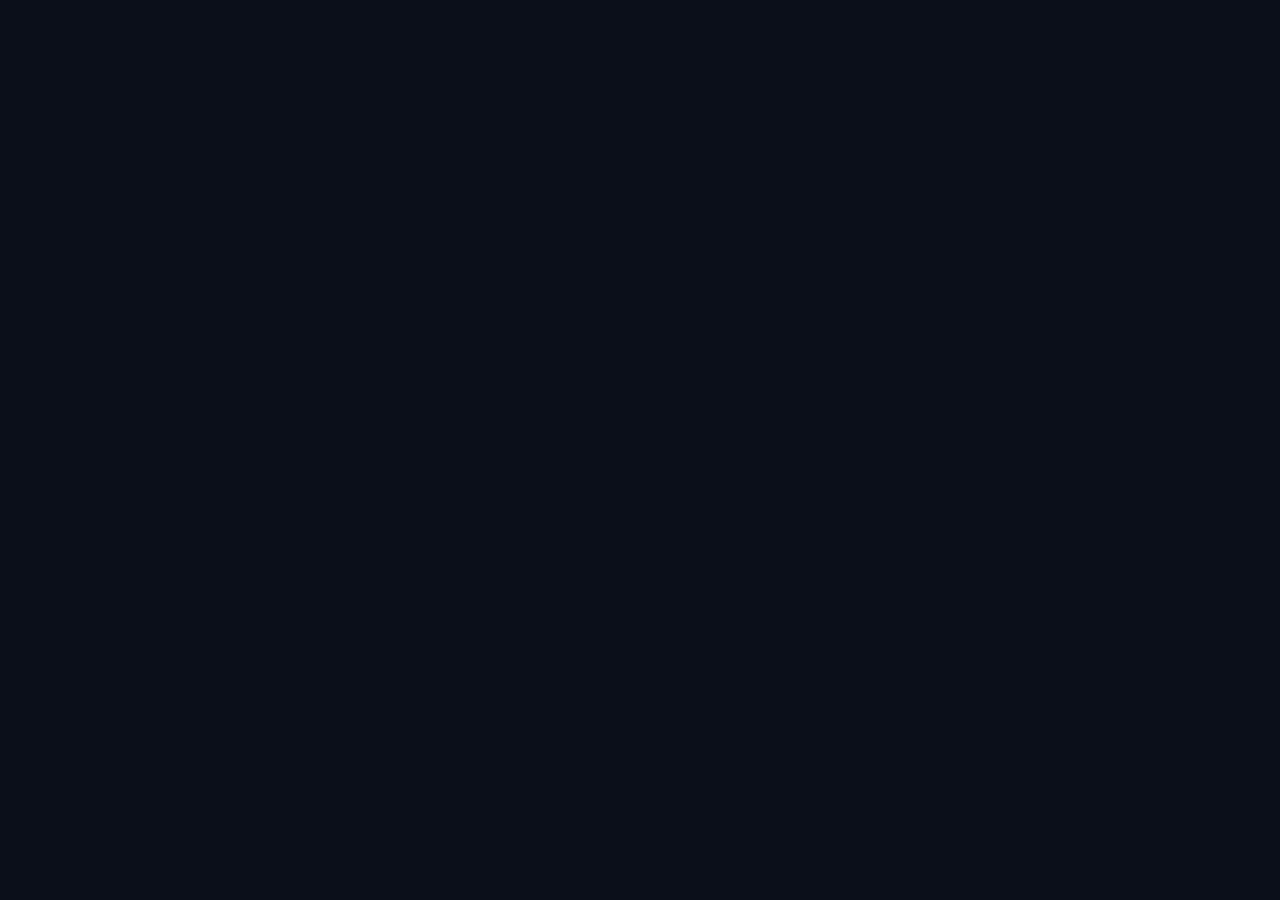
==== commit e755f072: "Rebuild as a full running tracker: Activity/Analytics/Progress/Tools Replaces the single-page calcul" ====
--- a/index.html
+++ b/index.html
@@ -2,878 +2,181 @@
 <html lang="en" data-theme="dark">
 <head>
 <meta charset="UTF-8">
-<meta name="viewport" content="width=device-width, initial-scale=1.0">
-<title>RDA — Runner Data Analytics</title>
+<meta name="viewport" content="width=device-width, initial-scale=1.0, viewport-fit=cover">
+<title>Activity — RDA</title>
+<link rel="manifest" href="manifest.json">
+<meta name="theme-color" content="#0b0f1a">
+<link rel="apple-touch-icon" href="icons/apple-touch-icon.png">
+<link rel="icon" href="icons/icon-192.png">
 <link rel="preconnect" href="https://fonts.googleapis.com">
 <link href="https://fonts.googleapis.com/css2?family=Space+Grotesk:wght@300;400;500;600;700&family=Outfit:wght@400;600;700;800&family=JetBrains+Mono:wght@400;500&display=swap" rel="stylesheet">
-<style>
-  *, *::before, *::after { box-sizing: border-box; margin: 0; padding: 0; }
-  :root { --radius: 12px; --radius-sm: 6px; }
-  [data-theme="dark"] {
-    --bg:#0b0f1a; --surface:#111827; --surface2:#1a2235;
-    --border:rgba(255,255,255,0.07); --border2:rgba(255,255,255,0.13);
-    --text:#e2e8f4; --muted:#6b7a99; --accent:#4da6ff;
-    --accent-dim:rgba(77,166,255,0.10); --accent-text:#0b0f1a;
-    --coral:#f07a5a; --teal:#4dd9c0; --shadow:0 4px 24px rgba(0,0,0,0.4);
-  }
-  [data-theme="light"] {
-    --bg:#f0f4fb; --surface:#ffffff; --surface2:#e8eef8;
-    --border:rgba(0,0,0,0.08); --border2:rgba(0,0,0,0.14);
-    --text:#0f172a; --muted:#5a6a88; --accent:#1a7fe8;
-    --accent-dim:rgba(26,127,232,0.10); --accent-text:#ffffff;
-    --coral:#e05a3a; --teal:#0aab8a; --shadow:0 4px 24px rgba(0,0,0,0.10);
-  }
-  html { scroll-behavior: smooth; }
-  body { font-family:'Space Grotesk',sans-serif; background:var(--bg); color:var(--text); min-height:100vh; font-size:15px; line-height:1.6; transition:background 0.3s,color 0.3s; }
-  nav { position:sticky; top:0; z-index:100; background:rgba(11,15,26,0.85); backdrop-filter:blur(14px); border-bottom:1px solid var(--border); padding:0 2rem; display:flex; align-items:center; gap:2rem; height:56px; transition:background 0.3s; }
-  [data-theme="light"] nav { background:rgba(240,244,251,0.88); }
-  .nav-logo { font-family:'Outfit',sans-serif; font-weight:800; font-size:17px; color:var(--accent); letter-spacing:-0.01em; text-decoration:none; }
-  .nav-logo span { font-weight:300; color:var(--muted); font-size:13px; margin-left:4px; }
-  .nav-links { display:flex; gap:0; margin-left:auto; align-items:center; }
-  .nav-links a { font-size:13px; color:var(--muted); text-decoration:none; padding:0 14px; height:56px; display:flex; align-items:center; transition:color 0.15s; }
-  .nav-links a:hover, .nav-links a.active { color:var(--text); }
-  .theme-toggle { width:36px; height:36px; border-radius:8px; border:1px solid var(--border2); background:var(--surface2); color:var(--muted); cursor:pointer; display:flex; align-items:center; justify-content:center; margin-left:8px; transition:all 0.15s; flex-shrink:0; }
-  .theme-toggle:hover { color:var(--accent); border-color:var(--accent); }
-  .theme-toggle svg { width:16px; height:16px; }
-  .hero { padding:80px 2rem 60px; max-width:760px; margin:0 auto; }
-  .hero-tag { display:inline-flex; align-items:center; gap:6px; font-family:'JetBrains Mono',monospace; font-size:11px; color:var(--accent); letter-spacing:0.08em; text-transform:uppercase; background:var(--accent-dim); border:1px solid rgba(77,166,255,0.2); border-radius:4px; padding:4px 10px; margin-bottom:24px; }
-  [data-theme="light"] .hero-tag { border-color:rgba(26,127,232,0.2); }
-  .hero h1 { font-family:'Outfit',sans-serif; font-weight:800; font-size:clamp(34px,6vw,56px); line-height:1.05; letter-spacing:-0.03em; color:var(--text); margin-bottom:20px; }
-  .hero h1 span { color:var(--accent); }
-  .hero p { font-size:16px; color:var(--muted); max-width:520px; line-height:1.7; margin-bottom:36px; }
-  .hero-tools { display:flex; gap:10px; flex-wrap:wrap; }
-  .hero-tool-badge { font-size:12px; font-family:'JetBrains Mono',monospace; padding:6px 14px; border-radius:4px; border:1px solid var(--border2); color:var(--muted); letter-spacing:0.02em; }
-  .section { max-width:760px; margin:0 auto; padding:0 2rem 80px; }
-  .section-label { font-family:'JetBrains Mono',monospace; font-size:10px; letter-spacing:0.12em; text-transform:uppercase; color:var(--muted); margin-bottom:8px; }
-  .section-title { font-family:'Outfit',sans-serif; font-weight:700; font-size:26px; letter-spacing:-0.02em; margin-bottom:6px; }
-  .section-desc { font-size:14px; color:var(--muted); margin-bottom:28px; max-width:500px; }
-  .divider { border:none; border-top:1px solid var(--border); margin:0 auto 60px; max-width:716px; }
-  .card { background:var(--surface); border:1px solid var(--border); border-radius:var(--radius); padding:24px; margin-bottom:16px; box-shadow:var(--shadow); }
-  .card-sm { background:var(--surface2); border:1px solid var(--border); border-radius:var(--radius-sm); padding:16px; }
-  .metric-grid { display:grid; grid-template-columns:repeat(4,minmax(0,1fr)); gap:10px; margin-bottom:24px; }
-  .metric-card { background:var(--surface2); border:1px solid var(--border); border-radius:var(--radius-sm); padding:14px 16px; }
-  .metric-label { font-size:11px; color:var(--muted); font-family:'JetBrains Mono',monospace; letter-spacing:0.04em; margin-bottom:6px; text-transform:uppercase; }
-  .metric-value { font-family:'JetBrains Mono',monospace; font-size:22px; font-weight:500; color:var(--accent); letter-spacing:-0.02em; }
-  .metric-sub { font-size:11px; color:var(--muted); margin-top:2px; }
-  .slider-row { display:flex; align-items:center; gap:14px; margin-bottom:0; }
-  .slider-row label { font-size:12px; color:var(--muted); font-family:'JetBrains Mono',monospace; letter-spacing:0.04em; white-space:nowrap; text-transform:uppercase; }
-  .slider-row input[type=range] { flex:1; height:4px; cursor:pointer; -webkit-appearance:none; appearance:none; background:var(--border2); border-radius:2px; outline:none; }
-  .slider-row input[type=range]::-webkit-slider-thumb { -webkit-appearance:none; width:18px; height:18px; border-radius:50%; background:var(--accent); cursor:pointer; border:3px solid var(--bg); box-shadow:0 0 0 1px var(--accent); }
-  .slider-row input[type=range]:disabled { opacity:0.35; cursor:not-allowed; }
-  .slider-val { font-family:'JetBrains Mono',monospace; font-size:13px; font-weight:500; color:var(--text); min-width:52px; text-align:right; }
-  .slider-block { border:1px solid var(--border); border-radius:var(--radius-sm); padding:12px 14px; margin-bottom:10px; background:var(--surface2); transition:border-color 0.2s,background 0.2s; }
-  .slider-block.is-unlocked { border-color:var(--accent); background:var(--accent-dim); }
-  .slider-block-header { display:flex; align-items:center; margin-bottom:10px; }
-  .slider-block-header .metric-label { margin-bottom:0; flex:1; }
-  .lock-btn { display:inline-flex; align-items:center; gap:4px; font-size:10px; font-family:'JetBrains Mono',monospace; letter-spacing:0.06em; text-transform:uppercase; color:var(--muted); cursor:pointer; background:none; border:1px solid var(--border2); border-radius:4px; padding:3px 8px; transition:all 0.15s; white-space:nowrap; }
-  .lock-btn:hover { color:var(--accent); border-color:var(--accent); }
-  .lock-btn.is-unlocked { color:var(--accent); border-color:var(--accent); }
-  .lock-btn svg { width:10px; height:10px; }
-  .hm-slider-wrap { margin-bottom:10px; }
-  .rep-row { display:flex; align-items:center; gap:10px; padding:9px 0; border-bottom:1px solid var(--border); }
-  .rep-row:last-child { border-bottom:none; }
-  .rep-num { width:28px; height:28px; border-radius:50%; background:var(--accent-dim); color:var(--accent); font-size:12px; font-family:'JetBrains Mono',monospace; display:flex; align-items:center; justify-content:center; flex-shrink:0; }
-  .rep-week { font-size:12px; color:var(--muted); font-family:'JetBrains Mono',monospace; min-width:52px; }
-  .rep-bar-wrap { flex:1; height:4px; background:var(--border); border-radius:2px; overflow:hidden; }
-  .rep-bar { height:100%; border-radius:2px; background:var(--accent); transition:width 0.5s; }
-  .rep-time { font-family:'JetBrains Mono',monospace; font-size:13px; font-weight:500; color:var(--text); min-width:52px; text-align:right; }
-  .badge { font-size:10px; padding:2px 8px; border-radius:3px; font-family:'JetBrains Mono',monospace; letter-spacing:0.04em; min-width:72px; text-align:center; }
-  .badge-building { background:rgba(77,217,192,0.15); color:var(--teal); }
-  .badge-progressing { background:rgba(240,122,90,0.15); color:var(--coral); }
-  .badge-ready { background:rgba(77,166,255,0.15); color:var(--accent); }
-  .stats-row { display:grid; grid-template-columns:repeat(3,minmax(0,1fr)); gap:10px; margin-top:20px; }
-  .input-group { display:flex; align-items:center; gap:8px; margin-bottom:14px; }
-  .input-group label { font-size:11px; color:var(--muted); font-family:'JetBrains Mono',monospace; letter-spacing:0.06em; text-transform:uppercase; min-width:100px; }
-  .input-group input[type=number], .input-group select { background:var(--surface2); border:1px solid var(--border2); border-radius:var(--radius-sm); color:var(--text); font-family:'JetBrains Mono',monospace; font-size:14px; padding:8px 12px; width:90px; outline:none; transition:border-color 0.15s; }
-  .input-group input[type=number]:focus, .input-group select:focus { border-color:var(--accent); }
-  .input-group select { width:130px; cursor:pointer; }
-  .result-large { font-family:'JetBrains Mono',monospace; font-size:32px; font-weight:500; color:var(--accent); letter-spacing:-0.02em; margin:16px 0 4px; }
-  .result-label { font-size:13px; color:var(--muted); }
-  .zone-row { display:flex; align-items:center; gap:12px; padding:10px 0; border-bottom:1px solid var(--border); }
-  .zone-row:last-child { border-bottom:none; }
-  .zone-bar-outer { flex:1; height:6px; background:var(--border); border-radius:3px; overflow:hidden; }
-  .zone-bar-inner { height:100%; border-radius:3px; transition:width 0.5s; }
-  .zone-name { font-size:12px; color:var(--muted); font-family:'JetBrains Mono',monospace; min-width:80px; }
-  .zone-range { font-family:'JetBrains Mono',monospace; font-size:12px; color:var(--text); min-width:90px; text-align:right; }
-  .guide-grid { display:grid; grid-template-columns:1fr 1fr; gap:12px; }
-  .guide-card { background:var(--surface); border:1px solid var(--border); border-radius:var(--radius); padding:20px; box-shadow:var(--shadow); }
-  .guide-icon { width:32px; height:32px; border-radius:8px; background:var(--accent-dim); display:flex; align-items:center; justify-content:center; margin-bottom:12px; }
-  .guide-icon svg { width:16px; height:16px; }
-  .guide-card h3 { font-family:'Outfit',sans-serif; font-size:14px; font-weight:700; margin-bottom:6px; }
-  .guide-card p { font-size:13px; color:var(--muted); line-height:1.6; }
-
-  /* ── PLAN SLIDERS ── */
-  .plan-sliders {
-    background:var(--surface2); border:1px solid var(--border2);
-    border-radius:var(--radius); padding:20px 22px; margin-bottom:20px;
-  }
-  .plan-sliders-title {
-    font-family:'JetBrains Mono',monospace; font-size:10px; letter-spacing:0.12em;
-    text-transform:uppercase; color:var(--muted); margin-bottom:16px;
-  }
-  .plan-slider-row {
-    display:grid; grid-template-columns:160px 1fr 80px; align-items:center; gap:14px; margin-bottom:14px;
-  }
-  .plan-slider-row:last-child { margin-bottom:0; }
-  .plan-slider-label { font-size:12px; color:var(--muted); font-family:'JetBrains Mono',monospace; letter-spacing:0.04em; text-transform:uppercase; }
-  .plan-slider-val { font-family:'JetBrains Mono',monospace; font-size:13px; font-weight:500; color:var(--accent); text-align:right; }
-  .plan-slider-row input[type=range] { flex:1; height:4px; cursor:pointer; -webkit-appearance:none; appearance:none; background:var(--border2); border-radius:2px; outline:none; }
-  .plan-slider-row input[type=range]::-webkit-slider-thumb { -webkit-appearance:none; width:18px; height:18px; border-radius:50%; background:var(--accent); cursor:pointer; border:3px solid var(--bg); box-shadow:0 0 0 1px var(--accent); }
-  .plan-metrics { display:grid; grid-template-columns:repeat(4,minmax(0,1fr)); gap:8px; margin-bottom:20px; }
-  .plan-metric { background:var(--surface); border:1px solid var(--border); border-radius:var(--radius-sm); padding:12px 14px; }
-  .plan-metric-label { font-size:10px; color:var(--muted); font-family:'JetBrains Mono',monospace; letter-spacing:0.04em; text-transform:uppercase; margin-bottom:4px; }
-  .plan-metric-val { font-family:'JetBrains Mono',monospace; font-size:17px; font-weight:500; color:var(--accent); }
-  .plan-metric-sub { font-size:10px; color:var(--muted); margin-top:2px; }
-  .tp-phase-tabs { display:flex; gap:8px; flex-wrap:wrap; margin-bottom:20px; }
-  .tp-phase-btn { font-size:12px; font-family:'JetBrains Mono',monospace; letter-spacing:0.04em; padding:6px 14px; border-radius:4px; border:1px solid var(--border2); background:var(--surface2); color:var(--muted); cursor:pointer; transition:all 0.15s; }
-  .tp-phase-btn:hover { color:var(--text); border-color:var(--accent); }
-  .tp-phase-btn.active { background:var(--accent); color:var(--accent-text); border-color:var(--accent); }
-  .tp-sub-tabs { display:flex; gap:6px; flex-wrap:wrap; margin-bottom:16px; }
-  .tp-sub-btn { font-size:11px; font-family:'JetBrains Mono',monospace; padding:4px 12px; border-radius:4px; border:1px solid var(--border2); background:var(--surface2); color:var(--muted); cursor:pointer; transition:all 0.15s; }
-  .tp-sub-btn:hover { color:var(--text); }
-  .tp-sub-btn.active { border-color:var(--accent); color:var(--accent); background:var(--accent-dim); }
-  .tp-phase-desc { font-size:13px; color:var(--muted); line-height:1.6; margin-bottom:16px; padding:12px 14px; background:var(--surface2); border-radius:var(--radius-sm); border-left:2px solid var(--accent); }
-  .tp-pace-grid { display:grid; grid-template-columns:repeat(4,minmax(0,1fr)); gap:8px; margin-bottom:20px; }
-  .tp-pace-card { background:var(--surface2); border:1px solid var(--border); border-radius:var(--radius-sm); padding:12px 14px; }
-  .tp-pace-label { font-size:10px; color:var(--muted); font-family:'JetBrains Mono',monospace; letter-spacing:0.04em; text-transform:uppercase; margin-bottom:4px; }
-  .tp-pace-val { font-family:'JetBrains Mono',monospace; font-size:16px; font-weight:500; color:var(--accent); }
-  .tp-pace-sub { font-size:10px; color:var(--muted); margin-top:2px; }
-  .tp-week-list { display:flex; flex-direction:column; gap:6px; }
-  .tp-week-row { border:1px solid var(--border); border-radius:var(--radius-sm); overflow:hidden; }
-  .tp-week-header { display:flex; align-items:center; gap:10px; padding:10px 14px; background:var(--surface2); cursor:pointer; transition:background 0.15s; }
-  .tp-week-header:hover { background:var(--accent-dim); }
-  .tp-week-num { font-family:'JetBrains Mono',monospace; font-size:11px; color:var(--muted); letter-spacing:0.04em; min-width:52px; }
-  .tp-week-focus { font-size:13px; color:var(--text); flex:1; }
-  .tp-week-km { font-family:'JetBrains Mono',monospace; font-size:12px; color:var(--accent); }
-  .tp-week-chevron { font-size:11px; color:var(--muted); transition:transform 0.15s; }
-  .tp-week-chevron.open { transform:rotate(90deg); }
-  .tp-week-detail { display:none; padding:12px 14px; border-top:1px solid var(--border); }
-  .tp-week-detail.open { display:block; }
-  .tp-day-grid { display:flex; flex-direction:column; gap:6px; }
-  .tp-day-row { display:grid; grid-template-columns:72px auto 1fr; gap:10px; align-items:start; }
-  .tp-day-name { font-family:'JetBrains Mono',monospace; font-size:11px; color:var(--muted); letter-spacing:0.04em; padding-top:2px; }
-  .tp-day-badge { font-size:10px; padding:2px 8px; border-radius:3px; font-family:'JetBrains Mono',monospace; letter-spacing:0.04em; white-space:nowrap; align-self:start; margin-top:1px; }
-  .tp-badge-easy      { background:rgba(77,217,192,0.15); color:var(--teal); }
-  .tp-badge-long      { background:rgba(77,166,255,0.15); color:var(--accent); }
-  .tp-badge-intervals { background:rgba(240,122,90,0.15); color:var(--coral); }
-  .tp-badge-tempo     { background:rgba(240,163,90,0.15); color:#f0a35a; }
-  .tp-badge-strength  { background:rgba(123,142,255,0.15); color:#7b8eff; }
-  .tp-badge-race      { background:rgba(240,90,90,0.15); color:#f05a5a; }
-  .tp-badge-rest      { background:var(--border); color:var(--muted); }
-  .tp-day-work { font-size:13px; color:var(--text); line-height:1.5; }
-  .tp-day-work.is-rest { color:var(--muted); font-style:italic; }
-  .tp-injury-box { background:rgba(240,163,90,0.08); border:1px solid rgba(240,163,90,0.25); border-radius:var(--radius-sm); padding:14px 16px; margin-bottom:14px; }
-  .tp-injury-title { font-size:12px; font-weight:600; color:#f0a35a; margin-bottom:8px; font-family:'JetBrains Mono',monospace; letter-spacing:0.04em; text-transform:uppercase; }
-  .tp-injury-list { list-style:none; }
-  .tp-injury-list li { font-size:13px; color:var(--muted); padding:3px 0; line-height:1.5; }
-  .tp-injury-list li::before { content:"— "; color:#f0a35a; }
-  .tp-strength-grid { display:grid; grid-template-columns:1fr 1fr; gap:10px; }
-  .tp-strength-card { background:var(--surface2); border:1px solid var(--border); border-radius:var(--radius-sm); padding:14px; }
-  .tp-strength-title { font-size:13px; font-weight:600; color:var(--text); margin-bottom:8px; }
-  .tp-strength-list { list-style:none; }
-  .tp-strength-list li { font-size:12px; color:var(--muted); padding:4px 0; border-bottom:1px solid var(--border); line-height:1.4; }
-  .tp-strength-list li:last-child { border-bottom:none; }
-  .tp-panel { display:none; }
-  .tp-panel.active { display:block; }
-  footer { border-top:1px solid var(--border); padding:24px 2rem; max-width:760px; margin:0 auto; display:flex; justify-content:space-between; align-items:center; }
-  footer span { font-size:12px; color:var(--muted); font-family:'JetBrains Mono',monospace; }
-  @media (max-width:600px) {
-    .metric-grid { grid-template-columns:repeat(2,1fr); }
-    .stats-row { grid-template-columns:1fr 1fr; }
-    .guide-grid { grid-template-columns:1fr; }
-    .plan-metrics { grid-template-columns:repeat(2,1fr); }
-    .tp-pace-grid { grid-template-columns:repeat(2,1fr); }
-    .tp-strength-grid { grid-template-columns:1fr; }
-    .tp-day-row { grid-template-columns:60px auto 1fr; }
-    .plan-slider-row { grid-template-columns:120px 1fr 70px; }
-    nav { padding:0 1rem; }
-    .nav-links a { padding:0 10px; font-size:12px; }
-    .hero, .section { padding-left:1rem; padding-right:1rem; }
-  }
-</style>
+<link rel="stylesheet" href="css/style.css">
 </head>
 <body>
 
-<nav>
-  <a href="#" class="nav-logo">RDA<span>Runner Data Analytics</span></a>
-  <div class="nav-links">
-    <a href="#yasso" class="active">Yasso 800s</a>
-    <a href="#pace">Pace</a>
-    <a href="#zones">HR Zones</a>
-    <a href="#plan">10k Plan</a>
-    <a href="#guide">Guide</a>
-    <button class="theme-toggle" id="theme-btn" aria-label="Toggle theme">
-      <svg id="icon-sun" viewBox="0 0 24 24" fill="none" stroke="currentColor" stroke-width="2" stroke-linecap="round" stroke-linejoin="round">
-        <circle cx="12" cy="12" r="5"/><line x1="12" y1="1" x2="12" y2="3"/><line x1="12" y1="21" x2="12" y2="23"/>
-        <line x1="4.22" y1="4.22" x2="5.64" y2="5.64"/><line x1="18.36" y1="18.36" x2="19.78" y2="19.78"/>
-        <line x1="1" y1="12" x2="3" y2="12"/><line x1="21" y1="12" x2="23" y2="12"/>
-        <line x1="4.22" y1="19.78" x2="5.64" y2="18.36"/><line x1="18.36" y1="5.64" x2="19.78" y2="4.22"/>
-      </svg>
-      <svg id="icon-moon" viewBox="0 0 24 24" fill="none" stroke="currentColor" stroke-width="2" stroke-linecap="round" stroke-linejoin="round" style="display:none">
-        <path d="M21 12.79A9 9 0 1111.21 3 7 7 0 0021 12.79z"/>
-      </svg>
-    </button>
+<div id="app-nav"></div>
+
+<main id="app-content" hidden>
+<div class="page">
+
+  <div class="page-header">
+    <div class="page-title">Activity</div>
+    <div class="page-desc">Log a run and keep track of everything you've done.</div>
   </div>
-</nav>
 
-<section class="hero">
-  <div class="hero-tag">Running tools</div>
-  <h1>Train smarter,<br>race <span>faster</span>.</h1>
-  <p>Free calculators and training guides for runners chasing their next PB — from first VO2 max session to race day.</p>
-  <div class="hero-tools">
-    <div class="hero-tool-badge">Yasso 800s</div>
-    <div class="hero-tool-badge">Pace calculator</div>
-    <div class="hero-tool-badge">HR zones</div>
-    <div class="hero-tool-badge">10k training plan</div>
-    <div class="hero-tool-badge">VO2 max guide</div>
+  <div class="card" id="entry-card">
+    <form id="run-form">
+      <div class="form-row-2">
+        <div class="form-field">
+          <label for="f-date">Date</label>
+          <input type="date" id="f-date" required>
+        </div>
+        <div class="form-field">
+          <label for="f-time">Time of day</label>
+          <input type="time" id="f-time">
+        </div>
+      </div>
+
+      <div class="form-field">
+        <label for="f-distance">Distance (km)</label>
+        <input type="number" id="f-distance" inputmode="decimal" step="0.01" min="0" placeholder="e.g. 10.00" required>
+      </div>
+
+      <div class="form-field">
+        <label>Duration</label>
+        <div class="duration-inputs">
+          <input type="number" id="f-dur-h" inputmode="numeric" min="0" max="23" placeholder="0">
+          <input type="number" id="f-dur-m" inputmode="numeric" min="0" max="59" placeholder="00">
+          <input type="number" id="f-dur-s" inputmode="numeric" min="0" max="59" placeholder="00">
+        </div>
+        <div class="duration-labels"><span>Hours</span><span>Mins</span><span>Secs</span></div>
+      </div>
+
+      <div class="pace-display">
+        <span class="pace-display-label">Pace</span>
+        <span class="pace-display-val" id="f-pace-out">—:— /km</span>
+      </div>
+
+      <div class="form-field">
+        <label>Run type</label>
+        <div class="type-chip-row" id="f-type-row">
+          <button type="button" class="type-chip active" data-type="easy">Easy</button>
+          <button type="button" class="type-chip" data-type="long">Long</button>
+          <button type="button" class="type-chip" data-type="tempo">Tempo</button>
+          <button type="button" class="type-chip" data-type="interval">Interval</button>
+          <button type="button" class="type-chip" data-type="race">Race</button>
+          <button type="button" class="type-chip" data-type="recovery">Recovery</button>
+          <button type="button" class="type-chip" data-type="other">Other</button>
+        </div>
+      </div>
+
+      <div class="form-row">
+        <div class="form-field">
+          <label for="f-hr-max">Max HR</label>
+          <input type="number" id="f-hr-max" inputmode="numeric" min="0" max="250" placeholder="bpm">
+        </div>
+        <div class="form-field">
+          <label for="f-hr-min">Min HR</label>
+          <input type="number" id="f-hr-min" inputmode="numeric" min="0" max="250" placeholder="bpm">
+        </div>
+        <div class="form-field">
+          <label for="f-hr-avg">Avg HR</label>
+          <input type="number" id="f-hr-avg" inputmode="numeric" min="0" max="250" placeholder="bpm">
+        </div>
+      </div>
+
+      <div class="form-field">
+        <label for="f-notes">Notes</label>
+        <textarea id="f-notes" placeholder="How did it feel?"></textarea>
+      </div>
+
+      <button type="submit" class="btn btn-primary btn-block" id="f-submit">Save run</button>
+    </form>
   </div>
-</section>
 
-<!-- YASSO 800s -->
-<section class="section" id="yasso">
-  <div class="section-label">Tool 01</div>
-  <div class="section-title">Yasso 800 calculator</div>
-  <div class="section-desc">Set your goal race time. Get your target 800 m rep pace and a week-by-week progression plan.</div>
-  <div class="card">
-    <div class="metric-grid">
-      <div class="metric-card"><div class="metric-label">Goal HM time</div><div class="metric-value" id="hm-display">1:50:00</div><div class="metric-sub">target</div></div>
-      <div class="metric-card"><div class="metric-label">Target 800 m</div><div class="metric-value" id="target-800">1:50</div><div class="metric-sub">per rep</div></div>
-      <div class="metric-card"><div class="metric-label">Recovery jog</div><div class="metric-value" id="recovery-time">1:50</div><div class="metric-sub">equal time</div></div>
-      <div class="metric-card"><div class="metric-label">Total reps goal</div><div class="metric-value" id="reps-display">10</div><div class="metric-sub">build to this</div></div>
+  <div class="page-header" style="margin-top:32px">
+    <div class="section-title">Your runs</div>
+  </div>
+  <div class="run-list" id="run-list"></div>
+
+</div>
+</main>
+
+<!-- EDIT MODAL -->
+<div class="modal-backdrop" id="edit-modal" style="display:none">
+  <div class="modal">
+    <div class="modal-header">
+      <div class="modal-title">Edit run</div>
+      <button class="modal-close" id="edit-close" aria-label="Close">
+        <svg viewBox="0 0 24 24" width="20" height="20" fill="none" stroke="currentColor" stroke-width="2" stroke-linecap="round"><line x1="18" y1="6" x2="6" y2="18"/><line x1="6" y1="6" x2="18" y2="18"/></svg>
+      </button>
     </div>
-    <div class="hm-slider-wrap">
-      <div class="slider-row" style="margin-bottom:0">
-        <label>HM goal</label>
-        <input type="range" id="hm-slider" min="90" max="150" value="110" step="1">
-        <span class="slider-val" id="slider-display">1:50:00</span>
+    <form id="edit-form">
+      <div class="form-row-2">
+        <div class="form-field">
+          <label for="e-date">Date</label>
+          <input type="date" id="e-date" required>
+        </div>
+        <div class="form-field">
+          <label for="e-time">Time of day</label>
+          <input type="time" id="e-time">
+        </div>
       </div>
-    </div>
-    <div class="slider-block" id="block-800" style="margin-top:12px">
-      <div class="slider-block-header">
-        <div class="metric-label">Target 800 m</div>
-        <button class="lock-btn" id="lock-800" onclick="toggleLock('800')">
-          <svg viewBox="0 0 24 24" fill="none" stroke="currentColor" stroke-width="2.5" stroke-linecap="round" stroke-linejoin="round"><rect x="3" y="11" width="18" height="11" rx="2"/><path d="M7 11V7a5 5 0 0110 0v4"/></svg>
-          Locked to HM
-        </button>
+      <div class="form-field">
+        <label for="e-distance">Distance (km)</label>
+        <input type="number" id="e-distance" inputmode="decimal" step="0.01" min="0" required>
       </div>
-      <div class="slider-row">
-        <label>800 m rep</label>
-        <input type="range" id="slider-800" min="60" max="240" value="110" step="1" disabled>
-        <span class="slider-val" id="val-800">1:50</span>
+      <div class="form-field">
+        <label>Duration</label>
+        <div class="duration-inputs">
+          <input type="number" id="e-dur-h" inputmode="numeric" min="0" max="23">
+          <input type="number" id="e-dur-m" inputmode="numeric" min="0" max="59">
+          <input type="number" id="e-dur-s" inputmode="numeric" min="0" max="59">
+        </div>
+        <div class="duration-labels"><span>Hours</span><span>Mins</span><span>Secs</span></div>
       </div>
-    </div>
-    <div class="slider-block" id="block-rec">
-      <div class="slider-block-header">
-        <div class="metric-label">Recovery jog</div>
-        <button class="lock-btn" id="lock-rec" onclick="toggleLock('rec')">
-          <svg viewBox="0 0 24 24" fill="none" stroke="currentColor" stroke-width="2.5" stroke-linecap="round" stroke-linejoin="round"><rect x="3" y="11" width="18" height="11" rx="2"/><path d="M7 11V7a5 5 0 0110 0v4"/></svg>
-          Locked to 800 m
-        </button>
+      <div class="pace-display">
+        <span class="pace-display-label">Pace</span>
+        <span class="pace-display-val" id="e-pace-out">—:— /km</span>
       </div>
-      <div class="slider-row">
-        <label>Recovery</label>
-        <input type="range" id="slider-rec" min="60" max="300" value="110" step="1" disabled>
-        <span class="slider-val" id="val-rec">1:50</span>
+      <div class="form-field">
+        <label>Run type</label>
+        <div class="type-chip-row" id="e-type-row">
+          <button type="button" class="type-chip" data-type="easy">Easy</button>
+          <button type="button" class="type-chip" data-type="long">Long</button>
+          <button type="button" class="type-chip" data-type="tempo">Tempo</button>
+          <button type="button" class="type-chip" data-type="interval">Interval</button>
+          <button type="button" class="type-chip" data-type="race">Race</button>
+          <button type="button" class="type-chip" data-type="recovery">Recovery</button>
+          <button type="button" class="type-chip" data-type="other">Other</button>
+        </div>
       </div>
-    </div>
-    <div class="slider-block" id="block-reps" style="margin-bottom:20px">
-      <div class="slider-block-header"><div class="metric-label">Total reps goal</div></div>
-      <div class="slider-row">
-        <label>Reps</label>
-        <input type="range" id="slider-reps" min="4" max="10" value="10" step="1" oninput="updateReps()">
-        <span class="slider-val" id="val-reps">10</span>
+      <div class="form-row">
+        <div class="form-field">
+          <label for="e-hr-max">Max HR</label>
+          <input type="number" id="e-hr-max" inputmode="numeric" min="0" max="250">
+        </div>
+        <div class="form-field">
+          <label for="e-hr-min">Min HR</label>
+          <input type="number" id="e-hr-min" inputmode="numeric" min="0" max="250">
+        </div>
+        <div class="form-field">
+          <label for="e-hr-avg">Avg HR</label>
+          <input type="number" id="e-hr-avg" inputmode="numeric" min="0" max="250">
+        </div>
       </div>
-    </div>
-    <div style="font-size:12px;color:var(--muted);font-family:'JetBrains Mono',monospace;letter-spacing:0.06em;text-transform:uppercase;margin-bottom:12px;">Progressive build</div>
-    <div id="rep-list"></div>
-    <div class="stats-row">
-      <div class="card-sm"><div class="metric-label">Equiv. km pace</div><div style="font-family:'JetBrains Mono',monospace;font-size:20px;color:var(--accent);margin:4px 0" id="km-pace">2:18</div><div class="metric-sub">per km</div></div>
-      <div class="card-sm"><div class="metric-label">Session distance</div><div style="font-family:'JetBrains Mono',monospace;font-size:20px;color:var(--accent);margin:4px 0" id="session-dist">~11 km</div><div class="metric-sub">incl. warm-up/cool-down</div></div>
-      <div class="card-sm"><div class="metric-label">Full session time</div><div style="font-family:'JetBrains Mono',monospace;font-size:20px;color:var(--accent);margin:4px 0" id="session-dur">~62 min</div><div class="metric-sub">at goal reps</div></div>
-    </div>
+      <div class="form-field">
+        <label for="e-notes">Notes</label>
+        <textarea id="e-notes"></textarea>
+      </div>
+      <div class="modal-actions">
+        <button type="button" class="btn btn-danger" id="edit-delete">Delete</button>
+        <button type="submit" class="btn btn-primary">Save changes</button>
+      </div>
+    </form>
   </div>
-</section>
+</div>
 
-<hr class="divider">
-
-<!-- PACE CALCULATOR -->
-<section class="section" id="pace">
-  <div class="section-label">Tool 02</div>
-  <div class="section-title">Race pace calculator</div>
-  <div class="section-desc">Enter a finish time and distance to get your required pace per km or mile.</div>
-  <div class="card">
-    <div class="input-group"><label>Hours</label><input type="number" id="pace-h" min="0" max="9" value="1" oninput="calcPace()"></div>
-    <div class="input-group"><label>Minutes</label><input type="number" id="pace-m" min="0" max="59" value="50" oninput="calcPace()"></div>
-    <div class="input-group"><label>Seconds</label><input type="number" id="pace-s" min="0" max="59" value="0" oninput="calcPace()"></div>
-    <div class="input-group">
-      <label>Distance</label>
-      <select id="pace-dist" onchange="calcPace()">
-        <option value="5">5 km</option>
-        <option value="10">10 km</option>
-        <option value="21.0975" selected>Half marathon</option>
-        <option value="42.195">Marathon</option>
-      </select>
-    </div>
-    <div class="result-large" id="pace-result">5:14</div>
-    <div class="result-label">min / km required</div>
-    <div style="display:flex;gap:20px;margin-top:16px;">
-      <div><div class="metric-label">Per mile</div><div style="font-family:'JetBrains Mono',monospace;font-size:16px;color:var(--text);margin-top:4px" id="pace-mile">8:25</div></div>
-      <div><div class="metric-label">Splits every 5 km</div><div style="font-family:'JetBrains Mono',monospace;font-size:16px;color:var(--text);margin-top:4px" id="pace-5k-split">26:10</div></div>
-    </div>
-  </div>
-</section>
-
-<hr class="divider">
-
-<!-- HEART RATE ZONES -->
-<section class="section" id="zones">
-  <div class="section-label">Tool 03</div>
-  <div class="section-title">Heart rate zones</div>
-  <div class="section-desc">Enter your max heart rate to see your personalised training zones.</div>
-  <div class="card">
-    <div class="slider-row" style="margin-bottom:20px">
-      <label>Max HR</label>
-      <input type="range" id="hr-slider" min="150" max="210" value="185" step="1" oninput="calcZones()">
-      <span class="slider-val" id="hr-display">185 bpm</span>
-    </div>
-    <div id="zone-list"></div>
-  </div>
-</section>
-
-<hr class="divider">
-
-<!-- 10K TRAINING PLAN -->
-<section class="section" id="plan">
-  <div class="section-label">Tool 04</div>
-  <div class="section-title" id="plan-title">10k training plan</div>
-  <div class="section-desc" id="plan-desc">Adjust the sliders to personalise your plan — all paces, distances, and session details update automatically.</div>
-
-  <div class="card">
-
-    <!-- SLIDERS -->
-    <div class="plan-sliders">
-      <div class="plan-sliders-title">Your settings</div>
-      <div class="plan-slider-row">
-        <span class="plan-slider-label">Race target</span>
-        <input type="range" id="sl-target" min="35" max="70" value="50" step="1">
-        <span class="plan-slider-val" id="sv-target">50:00</span>
-      </div>
-      <div class="plan-slider-row">
-        <span class="plan-slider-label">Current 10k</span>
-        <input type="range" id="sl-current" min="40" max="90" value="59" step="1">
-        <span class="plan-slider-val" id="sv-current">59:00</span>
-      </div>
-      <div class="plan-slider-row">
-        <span class="plan-slider-label">Weeks available</span>
-        <input type="range" id="sl-weeks" min="8" max="24" value="19" step="1">
-        <span class="plan-slider-val" id="sv-weeks">19 wks</span>
-      </div>
-    </div>
-
-    <!-- LIVE PACE METRICS -->
-    <div class="plan-metrics">
-      <div class="plan-metric"><div class="plan-metric-label">Race pace</div><div class="plan-metric-val" id="pm-race">5:00</div><div class="plan-metric-sub">per km target</div></div>
-      <div class="plan-metric"><div class="plan-metric-label">Intervals</div><div class="plan-metric-val" id="pm-int">4:50</div><div class="plan-metric-sub">per km · sharpen phase</div></div>
-      <div class="plan-metric"><div class="plan-metric-label">Threshold</div><div class="plan-metric-val" id="pm-thresh">5:15</div><div class="plan-metric-sub">per km · comfortably hard</div></div>
-      <div class="plan-metric"><div class="plan-metric-label">Easy / Long</div><div class="plan-metric-val" id="pm-easy">6:30</div><div class="plan-metric-sub">per km · conversational</div></div>
-    </div>
-
-    <!-- PHASE TABS -->
-    <div class="tp-phase-tabs" id="tpPhaseTabs">
-      <button class="tp-phase-btn active" data-tp="plan0">Phase 1 — Base</button>
-      <button class="tp-phase-btn" data-tp="plan1">Phase 2 — Build</button>
-      <button class="tp-phase-btn" data-tp="plan2">Phase 3 — Sharpen</button>
-      <button class="tp-phase-btn" data-tp="plan3">Phase 4 — Taper</button>
-      <button class="tp-phase-btn" data-tp="plan4">Strength</button>
-      <button class="tp-phase-btn" data-tp="plan5">Injury rules</button>
-    </div>
-
-    <!-- PHASE 1 -->
-    <div class="tp-panel active" id="plan0">
-      <div class="tp-phase-desc" id="ph0-desc">Build aerobic capacity with conservative mileage. Easy pace is the priority. No heroics yet.</div>
-      <div class="tp-pace-grid">
-        <div class="tp-pace-card"><div class="tp-pace-label">Easy / Long</div><div class="tp-pace-val" id="ph0-easy">—</div><div class="tp-pace-sub">per km · conversational</div></div>
-        <div class="tp-pace-card"><div class="tp-pace-label">Threshold</div><div class="tp-pace-val" id="ph0-thresh">—</div><div class="tp-pace-sub">per km · comfortably hard</div></div>
-        <div class="tp-pace-card"><div class="tp-pace-label">Intervals</div><div class="tp-pace-val" id="ph0-int">—</div><div class="tp-pace-sub">per km · at goal pace</div></div>
-        <div class="tp-pace-card"><div class="tp-pace-label">Weekly volume</div><div class="tp-pace-val" id="ph0-vol">—</div><div class="tp-pace-sub">4 runs · &lt;10% increase</div></div>
-      </div>
-      <div class="tp-week-list" id="tp-phase0-weeks"></div>
-    </div>
-
-    <!-- PHASE 2 -->
-    <div class="tp-panel" id="plan1">
-      <div class="tp-phase-desc" id="ph1-desc">Progressive loading. Intervals get longer, tempo extends. Long run peaks. Deload every 4th week.</div>
-      <div class="tp-pace-grid">
-        <div class="tp-pace-card"><div class="tp-pace-label">Easy / Long</div><div class="tp-pace-val" id="ph1-easy">—</div><div class="tp-pace-sub">per km</div></div>
-        <div class="tp-pace-card"><div class="tp-pace-label">Threshold</div><div class="tp-pace-val" id="ph1-thresh">—</div><div class="tp-pace-sub">per km · 20–25 min blocks</div></div>
-        <div class="tp-pace-card"><div class="tp-pace-label">Intervals (1 km)</div><div class="tp-pace-val" id="ph1-int">—</div><div class="tp-pace-sub">per km · 5–6 reps</div></div>
-        <div class="tp-pace-card"><div class="tp-pace-label">Weekly volume</div><div class="tp-pace-val" id="ph1-vol">—</div><div class="tp-pace-sub">peak load phase</div></div>
-      </div>
-      <div class="tp-week-list" id="tp-phase1-weeks"></div>
-    </div>
-
-    <!-- PHASE 3 -->
-    <div class="tp-panel" id="plan2">
-      <div class="tp-phase-desc" id="ph2-desc">Race-specific sharpening. Intervals at or faster than goal pace. Tune-up 5k in the middle. Quality over quantity.</div>
-      <div class="tp-pace-grid">
-        <div class="tp-pace-card"><div class="tp-pace-label">Easy / Long</div><div class="tp-pace-val" id="ph2-easy">—</div><div class="tp-pace-sub">per km</div></div>
-        <div class="tp-pace-card"><div class="tp-pace-label">Threshold</div><div class="tp-pace-val" id="ph2-thresh">—</div><div class="tp-pace-sub">per km · 25–30 min</div></div>
-        <div class="tp-pace-card"><div class="tp-pace-label">Intervals (1 km)</div><div class="tp-pace-val" id="ph2-int">—</div><div class="tp-pace-sub">per km · sub goal pace</div></div>
-        <div class="tp-pace-card"><div class="tp-pace-label">Weekly volume</div><div class="tp-pace-val" id="ph2-vol">—</div><div class="tp-pace-sub">held then reducing</div></div>
-      </div>
-      <div class="tp-week-list" id="tp-phase2-weeks"></div>
-    </div>
-
-    <!-- PHASE 4 -->
-    <div class="tp-panel" id="plan3">
-      <div class="tp-phase-desc" id="ph3-desc">Volume drops sharply. Keep intensity but shorten sessions. Trust the training — your legs need to feel fresh on race day.</div>
-      <div class="tp-pace-grid">
-        <div class="tp-pace-card"><div class="tp-pace-label">Easy</div><div class="tp-pace-val" id="ph3-easy">—</div><div class="tp-pace-sub">per km · feel fresh</div></div>
-        <div class="tp-pace-card"><div class="tp-pace-label">Strides (100 m)</div><div class="tp-pace-val" id="ph3-strides">—</div><div class="tp-pace-sub">per km · leg speed</div></div>
-        <div class="tp-pace-card"><div class="tp-pace-label">Race goal</div><div class="tp-pace-val" id="ph3-race">—</div><div class="tp-pace-sub">per km on the day</div></div>
-        <div class="tp-pace-card"><div class="tp-pace-label">Weekly volume</div><div class="tp-pace-val" id="ph3-vol">—</div><div class="tp-pace-sub">taper — trust it</div></div>
-      </div>
-      <div class="tp-week-list" id="tp-phase3-weeks"></div>
-    </div>
-
-    <!-- STRENGTH -->
-    <div class="tp-panel" id="plan4">
-      <div class="tp-phase-desc">Home workouts on non-running days (Sun, Tue, Fri). Focus on glutes, single-leg stability, core, and hip flexors. 30–40 min per session. Rotate A → B → C.</div>
-      <div class="tp-sub-tabs" id="strengthSubTabs">
-        <button class="tp-sub-btn active" data-st="stA">Session A — Glute & Hip</button>
-        <button class="tp-sub-btn" data-st="stB">Session B — Core & Stability</button>
-        <button class="tp-sub-btn" data-st="stC">Session C — Mobility</button>
-      </div>
-      <div id="stA" class="tp-strength-grid">
-        <div class="tp-strength-card"><div class="tp-strength-title">Glute activation (10 min)</div><ul class="tp-strength-list"><li>Glute bridges — 3×15 reps</li><li>Single-leg glute bridge — 3×10 each</li><li>Clamshells with band — 3×15 each</li><li>Side-lying hip abduction — 3×15 each</li><li>Donkey kicks — 2×15 each</li></ul></div>
-        <div class="tp-strength-card"><div class="tp-strength-title">Hip & knee strength (20 min)</div><ul class="tp-strength-list"><li>Bulgarian split squat (bodyweight) — 3×8 each</li><li>Reverse lunge — 3×10 each</li><li>Step-ups onto chair — 3×10 each</li><li>Wall sit — 3×30 sec</li><li>Lateral band walks — 3×12 each way</li></ul></div>
-      </div>
-      <div id="stB" class="tp-strength-grid" style="display:none">
-        <div class="tp-strength-card"><div class="tp-strength-title">Core (15 min)</div><ul class="tp-strength-list"><li>Dead bug — 3×10 each side</li><li>Bird dog — 3×10 each side</li><li>Plank — 3×30–45 sec</li><li>Side plank — 2×20 sec each</li><li>Pallof press (band) — 3×12 each</li></ul></div>
-        <div class="tp-strength-card"><div class="tp-strength-title">Single-leg stability (20 min)</div><ul class="tp-strength-list"><li>Single-leg balance — 3×30 sec each</li><li>Single-leg squat (to chair) — 3×8 each</li><li>Single-leg calf raise (straight knee) — 3×12 each</li><li>Single-leg calf raise (bent knee) — 3×12 each</li><li>Heel walks + toe walks — 2×20 m each</li></ul></div>
-      </div>
-      <div id="stC" class="tp-strength-grid" style="display:none">
-        <div class="tp-strength-card"><div class="tp-strength-title">Hip flexor & IT band (20 min)</div><ul class="tp-strength-list"><li>90/90 hip stretch — 2 min each side</li><li>Pigeon pose — 2 min each side</li><li>Couch stretch — 90 sec each</li><li>Lateral hip opening — 2 min each</li><li>IT band foam roll — 60 sec each</li></ul></div>
-        <div class="tp-strength-card"><div class="tp-strength-title">Calf & lower leg (15 min)</div><ul class="tp-strength-list"><li>Calf foam roll — 60 sec each</li><li>Seated calf stretch — 90 sec each</li><li>Standing calf stretch — 90 sec each</li><li>Plantar fascia roll (ball) — 60 sec each</li><li>Ankle circles — 20 each direction</li></ul></div>
-      </div>
-      <div style="margin-top:14px;font-size:12px;color:var(--muted);">In Phase 3 reduce to 2 sessions/week. In taper: 1 session of mobility (C) only.</div>
-    </div>
-
-    <!-- INJURY RULES -->
-    <div class="tp-panel" id="plan5">
-      <div class="tp-injury-box">
-        <div class="tp-injury-title">Prevention rules</div>
-        <ul class="tp-injury-list">
-          <li>Never increase weekly km more than 10% week-on-week</li>
-          <li>Every 4th week is a deload — cut volume 30–40%</li>
-          <li>Resting HR 8+ bpm above normal: take the day off</li>
-          <li>Pain above 3/10 in any joint: stop the session</li>
-          <li>Soreness in muscle = ok. Pain in tendon or joint = stop</li>
-          <li>Never run two hard sessions back-to-back</li>
-          <li>Warm up 10 min easy before every speed session</li>
-          <li>Cool down 10 min easy + 5 min stretching after every run</li>
-        </ul>
-      </div>
-      <div class="tp-strength-grid" style="margin-bottom:14px">
-        <div class="tp-strength-card"><div class="tp-strength-title">1–3 days of discomfort</div><ul class="tp-strength-list"><li>Swap hard session for easy or rest</li><li>Ice 15 min after activity (not before)</li><li>Continue strength work if pain-free</li><li>Resume plan if pain gone within 3 days</li></ul></div>
-        <div class="tp-strength-card"><div class="tp-strength-title">4+ days or recurring pain</div><ul class="tp-strength-list"><li>Stop running. Maintain fitness with cycling or swimming</li><li>See a physio before resuming</li><li>Re-enter plan 2 phases back</li><li>Losing 2 weeks ≠ losing the goal. Panic does.</li></ul></div>
-      </div>
-      <div class="tp-strength-card">
-        <div class="tp-strength-title">Weekly schedule</div>
-        <ul class="tp-strength-list">
-          <li><strong>Saturday</strong> — Long run</li>
-          <li><strong>Sunday</strong> — Rest (or Strength A)</li>
-          <li><strong>Monday</strong> — Intervals</li>
-          <li><strong>Tuesday</strong> — Rest (or Strength B)</li>
-          <li><strong>Wednesday</strong> — Easy run</li>
-          <li><strong>Thursday</strong> — Threshold / tempo</li>
-          <li><strong>Friday</strong> — Rest (or Strength C)</li>
-        </ul>
-      </div>
-    </div>
-
-  </div>
-</section>
-
-<hr class="divider">
-
-<!-- GUIDE -->
-<section class="section" id="guide">
-  <div class="section-label">Guide</div>
-  <div class="section-title">VO2 max training</div>
-  <div class="section-desc">What you need to know before your first high-intensity session.</div>
-  <div class="guide-grid">
-    <div class="guide-card"><div class="guide-icon"><svg viewBox="0 0 16 16" fill="none" stroke="currentColor" stroke-width="1.5" stroke-linecap="round" style="color:var(--accent)"><path d="M8 2v4l3 3"/><circle cx="8" cy="8" r="6"/></svg></div><h3>First session</h3><p>Start with 4 × 3 min at 90–95% max HR. Equal rest between reps. Leave reps in the tank — the goal is completion, not heroics.</p></div>
-    <div class="guide-card"><div class="guide-icon"><svg viewBox="0 0 16 16" fill="none" stroke="currentColor" stroke-width="1.5" stroke-linecap="round" style="color:var(--accent)"><path d="M2 12l4-4 3 3 5-7"/></svg></div><h3>Progressive overload</h3><p>Add one rep per week, or increase rep duration. Never increase both at once. Deload every 4th week — cut volume by 40%.</p></div>
-    <div class="guide-card"><div class="guide-icon"><svg viewBox="0 0 16 16" fill="none" stroke="currentColor" stroke-width="1.5" stroke-linecap="round" style="color:var(--accent)"><path d="M8 14s-6-4-6-8a6 6 0 0112 0c0 4-6 8-6 8z"/></svg></div><h3>10 km race</h3><p>A 10 km is run almost entirely at VO2 max intensity. Target sessions: 6 × 1 km at race pace with 90 sec recovery.</p></div>
-    <div class="guide-card"><div class="guide-icon"><svg viewBox="0 0 16 16" fill="none" stroke="currentColor" stroke-width="1.5" stroke-linecap="round" style="color:var(--accent)"><path d="M3 8h10M8 3l5 5-5 5"/></svg></div><h3>Half marathon</h3><p>HM sits at lactate threshold. VO2 max sessions raise your ceiling so threshold pace feels easier. Add cruise intervals: 3 × 10 min at HM pace.</p></div>
-  </div>
-</section>
-
-<footer>
-  <span>RDA — Runner Data Analytics</span>
-  <span>Free running tools</span>
-</footer>
-
-<script>
-/* ── THEME ── */
-const html=document.documentElement,themeBtn=document.getElementById('theme-btn'),sun=document.getElementById('icon-sun'),moon=document.getElementById('icon-moon');
-function applyTheme(t){html.setAttribute('data-theme',t);sun.style.display=t==='dark'?'':'none';moon.style.display=t==='light'?'':'none';localStorage.setItem('rda-theme',t);}
-themeBtn.addEventListener('click',()=>applyTheme(html.getAttribute('data-theme')==='dark'?'light':'dark'));
-const saved=localStorage.getItem('rda-theme');
-if(saved)applyTheme(saved);else if(window.matchMedia('(prefers-color-scheme:light)').matches)applyTheme('light');
-
-/* ── UTILS ── */
-function fmtMSS(sec){sec=Math.round(sec);const m=Math.floor(sec/60),s=sec%60;return m+':'+(s<10?'0':'')+s;}
-function fmtHMS(min){const h=Math.floor(min/60),m=Math.round(min%60);return h+':'+(m<10?'0':'')+m+':00';}
-function paceStr(secPerKm){return fmtMSS(secPerKm)+'/km';}
-function paceRange(lo,hi){return fmtMSS(lo)+'–'+fmtMSS(hi);}
-
-/* ── LOCK STATE (Yasso) ── */
-const lockState={'800':true,rec:true};
-const LOCK_ICONS={locked:`<svg viewBox="0 0 24 24" fill="none" stroke="currentColor" stroke-width="2.5" stroke-linecap="round" stroke-linejoin="round" style="width:10px;height:10px"><rect x="3" y="11" width="18" height="11" rx="2"/><path d="M7 11V7a5 5 0 0110 0v4"/></svg>`,unlocked:`<svg viewBox="0 0 24 24" fill="none" stroke="currentColor" stroke-width="2.5" stroke-linecap="round" stroke-linejoin="round" style="width:10px;height:10px"><rect x="3" y="11" width="18" height="11" rx="2"/><path d="M7 11V7a5 5 0 019.9-1"/></svg>`};
-function toggleLock(key){lockState[key]=!lockState[key];const block=document.getElementById('block-'+key),lb=document.getElementById('lock-'+key),slider=document.getElementById('slider-'+key);if(lockState[key]){block.classList.remove('is-unlocked');lb.classList.remove('is-unlocked');slider.disabled=true;lb.innerHTML=LOCK_ICONS.locked+(key==='800'?' Locked to HM':' Locked to 800 m');updateYasso(parseInt(document.getElementById('hm-slider').value));}else{block.classList.add('is-unlocked');lb.classList.add('is-unlocked');slider.disabled=false;lb.innerHTML=LOCK_ICONS.unlocked+' Unlocked';}}
-
-/* ── YASSO ── */
-let goalReps=10;
-function buildRepList(repSec){const maxReps=goalReps,startReps=Math.min(4,maxReps),steps=[];for(let r=startReps;r<=maxReps;r++)steps.push(r);const repData=[];if(maxReps<=4){repData.push([maxReps,'Week 1','ready']);}else{const total=maxReps-startReps+1;steps.forEach((r,i)=>{const week=i===0?'Week 1':i===total-1?'Week '+total+'+':'Week '+(i+1);const pct=i/(total-1);const type=pct<0.35?'building':pct<0.7?'progressing':'ready';repData.push([r,week,type]);});}const list=document.getElementById('rep-list');list.innerHTML='';repData.forEach(([reps,week,type])=>{const pct=Math.round((reps/maxReps)*100);const bc=type==='building'?'badge-building':type==='progressing'?'badge-progressing':'badge-ready';const row=document.createElement('div');row.className='rep-row';row.innerHTML=`<div class="rep-num">${reps}</div><span class="rep-week">${week}</span><div class="rep-bar-wrap"><div class="rep-bar" style="width:${pct}%"></div></div><span class="rep-time">${fmtMSS(repSec)} ×${reps}</span><span class="badge ${bc}">${type}</span>`;list.appendChild(row);});}
-function getRepSec(){return lockState['800']?parseInt(document.getElementById('hm-slider').value)*60/60:parseInt(document.getElementById('slider-800').value);}
-function getRecSec(){return lockState['rec']?getRepSec():parseInt(document.getElementById('slider-rec').value);}
-function updateYasso(hmMin){const repSec=lockState['800']?hmMin*60/60:getRepSec();const recSec=lockState['rec']?repSec:getRecSec();document.getElementById('hm-display').textContent=fmtHMS(hmMin);document.getElementById('slider-display').textContent=fmtHMS(hmMin);document.getElementById('target-800').textContent=fmtMSS(repSec);document.getElementById('recovery-time').textContent=fmtMSS(recSec);document.getElementById('reps-display').textContent=goalReps;document.getElementById('km-pace').textContent=fmtMSS(repSec/0.8);if(lockState['800']){document.getElementById('slider-800').value=repSec;document.getElementById('val-800').textContent=fmtMSS(repSec);}if(lockState['rec']){document.getElementById('slider-rec').value=recSec;document.getElementById('val-rec').textContent=fmtMSS(recSec);}const warmCool=25*60,sessionSec=warmCool+goalReps*repSec+(goalReps-1)*recSec,distKm=Math.round((2+goalReps*0.8+(goalReps-1)*0.3)*10)/10;document.getElementById('session-dur').textContent='~'+Math.round(sessionSec/60)+' min';document.getElementById('session-dist').textContent='~'+distKm+' km';buildRepList(repSec);}
-function updateReps(){goalReps=parseInt(document.getElementById('slider-reps').value);document.getElementById('val-reps').textContent=goalReps;updateYasso(parseInt(document.getElementById('hm-slider').value));}
-document.getElementById('hm-slider').addEventListener('input',e=>updateYasso(parseInt(e.target.value)));
-document.getElementById('slider-800').addEventListener('input',e=>{const sec=parseInt(e.target.value);document.getElementById('val-800').textContent=fmtMSS(sec);document.getElementById('target-800').textContent=fmtMSS(sec);document.getElementById('km-pace').textContent=fmtMSS(sec/0.8);if(lockState['rec']){document.getElementById('slider-rec').value=sec;document.getElementById('val-rec').textContent=fmtMSS(sec);document.getElementById('recovery-time').textContent=fmtMSS(sec);}buildRepList(sec);});
-document.getElementById('slider-rec').addEventListener('input',e=>{const sec=parseInt(e.target.value);document.getElementById('val-rec').textContent=fmtMSS(sec);document.getElementById('recovery-time').textContent=fmtMSS(sec);const repSec=getRepSec(),sessionSec=25*60+goalReps*repSec+(goalReps-1)*sec;document.getElementById('session-dur').textContent='~'+Math.round(sessionSec/60)+' min';});
-updateYasso(110);
-
-/* ── PACE CALC ── */
-function calcPace(){const h=parseInt(document.getElementById('pace-h').value)||0,m=parseInt(document.getElementById('pace-m').value)||0,s=parseInt(document.getElementById('pace-s').value)||0,dist=parseFloat(document.getElementById('pace-dist').value),totalSec=h*3600+m*60+s;if(!totalSec||!dist)return;const paceKm=totalSec/dist,paceMile=paceKm*1.60934,split5k=paceKm*5;document.getElementById('pace-result').textContent=fmtMSS(paceKm);document.getElementById('pace-mile').textContent=fmtMSS(paceMile);document.getElementById('pace-5k-split').textContent=fmtMSS(split5k);}
-calcPace();
-
-/* ── HR ZONES ── */
-const zones=[{name:'Z1 Recovery',pct:[50,60],color:'#4dd9c0'},{name:'Z2 Aerobic',pct:[60,70],color:'#4da6ff'},{name:'Z3 Tempo',pct:[70,80],color:'#7b8eff'},{name:'Z4 Threshold',pct:[80,90],color:'#f0a35a'},{name:'Z5 VO2 max',pct:[90,100],color:'#f07a5a'}];
-function calcZones(){const maxHR=parseInt(document.getElementById('hr-slider').value);document.getElementById('hr-display').textContent=maxHR+' bpm';const list=document.getElementById('zone-list');list.innerHTML='';zones.forEach(z=>{const lo=Math.round(maxHR*z.pct[0]/100),hi=Math.round(maxHR*z.pct[1]/100),barW=(z.pct[1]-z.pct[0])*2,barOff=(z.pct[0]-50)*2;const row=document.createElement('div');row.className='zone-row';row.innerHTML=`<span class="zone-name">${z.name}</span><div class="zone-bar-outer"><div class="zone-bar-inner" style="width:${barW}%;margin-left:${barOff}%;background:${z.color}"></div></div><span class="zone-range" style="color:${z.color}">${lo}–${hi} bpm</span>`;list.appendChild(row);});}
-document.getElementById('hr-slider').addEventListener('input',calcZones);
-calcZones();
-
-/* ══════════════════════════════════════════════
-   TRAINING PLAN — FULLY DYNAMIC ENGINE
-   ══════════════════════════════════════════════ */
-
-// Plan state
-let planTarget=50, planCurrent=59, planWeeks=19;
-
-// Pace derivation from target 10k time (seconds)
-// Uses standard effort ratios from exercise science
-function derivePaces(targetMin){
-  const raceSec = targetMin * 60 / 10; // per km
-  return {
-    race:    raceSec,
-    intA:    raceSec * 0.97,   // Phase 1 intervals — at goal pace
-    intB:    raceSec * 0.94,   // Phase 2 intervals — slightly faster
-    intC:    raceSec * 0.91,   // Phase 3 intervals — sharper
-    thresh:  raceSec * 1.06,   // Threshold / tempo
-    easy:    raceSec * 1.32,   // Easy run
-    long:    raceSec * 1.38,   // Long run (slightly slower than easy)
-    strides: raceSec * 0.88,   // Strides in taper
-  };
-}
-
-// Volume derivation: base weekly km scales with current fitness and weeks available
-function deriveVolumes(targetMin, currentMin, weeks){
-  // Gap factor: bigger gap = slightly more conservative start
-  const gap = currentMin - targetMin; // 0–40 typical
-  const baseStart = Math.round(20 + Math.min(gap * 0.3, 10)); // 20–30 km start
-  const basePeak  = Math.round(30 + Math.min(gap * 0.4, 16) + weeks * 0.5); // 34–58 km
-  const clampedPeak = Math.min(basePeak, 55);
-  return { start: baseStart, peak: clampedPeak };
-}
-
-// Build phase structure from total weeks
-function buildPhaseWeeks(totalWeeks){
-  // Rough split: 28% base, 32% build, 32% sharpen, 8% taper (min 2 taper)
-  const taper  = Math.max(2, Math.round(totalWeeks * 0.10));
-  const remain = totalWeeks - taper;
-  const base   = Math.round(remain * 0.30);
-  const build  = Math.round(remain * 0.36);
-  const sharp  = remain - base - build;
-  return { base, build, sharp, taper };
-}
-
-const badgeMap={easy:{cls:'tp-badge-easy',label:'Easy'},long:{cls:'tp-badge-long',label:'Long'},intervals:{cls:'tp-badge-intervals',label:'Intervals'},tempo:{cls:'tp-badge-tempo',label:'Threshold'},strength:{cls:'tp-badge-strength',label:'Strength'},race:{cls:'tp-badge-race',label:'Race'},rest:{cls:'tp-badge-rest',label:'Rest'}};
-
-function renderWeeks(weeks, containerId){
-  const container=document.getElementById(containerId);
-  if(!container)return;
-  container.innerHTML='';
-  weeks.forEach((w,wi)=>{
-    const wId=containerId+'-w'+wi, dId=containerId+'-d'+wi, cId=containerId+'-c'+wi;
-    const div=document.createElement('div');div.className='tp-week-row';
-    const daysHtml=w.days.map(day=>{
-      const bm=badgeMap[day.t]||badgeMap.rest;
-      return `<div class="tp-day-row"><div class="tp-day-name">${day.d}</div><span class="tp-day-badge ${bm.cls}">${bm.label}</span><div class="tp-day-work${day.t==='rest'?' is-rest':''}">${day.w}</div></div>`;
-    }).join('');
-    div.innerHTML=`<div class="tp-week-header" id="${wId}"><span class="tp-week-num">Week ${w.week}</span><span class="tp-week-focus">${w.focus}</span><span class="tp-week-km">${w.km}</span><span class="tp-week-chevron" id="${cId}">▶</span></div><div class="tp-week-detail" id="${dId}"><div class="tp-day-grid">${daysHtml}</div></div>`;
-    container.appendChild(div);
-    document.getElementById(wId).addEventListener('click',()=>{
-      const detail=document.getElementById(dId),chev=document.getElementById(cId);
-      const open=detail.classList.toggle('open');chev.classList.toggle('open',open);
-    });
-  });
-}
-
-function roundKm(x){ return Math.round(x); }
-function kmStr(x){ return roundKm(x)+' km'; }
-
-function generatePlan(){
-  const p = derivePaces(planTarget);
-  const vols = deriveVolumes(planTarget, planCurrent, planWeeks);
-  const phases = buildPhaseWeeks(planWeeks);
-
-  // Helper: round pace to nearest 5s for readability
-  function rp(s){ return Math.round(s/5)*5; }
-
-  const raceP   = rp(p.race);
-  const intAP   = rp(p.intA);
-  const intBP   = rp(p.intB);
-  const intCP   = rp(p.intC);
-  const thP     = rp(p.thresh);
-  const easyP   = rp(p.easy);
-  const longP   = rp(p.long);
-  const stridesP= rp(p.strides);
-
-  // Update top-level live metrics
-  document.getElementById('pm-race').textContent   = fmtMSS(raceP);
-  document.getElementById('pm-int').textContent    = fmtMSS(intCP);
-  document.getElementById('pm-thresh').textContent = fmtMSS(thP);
-  document.getElementById('pm-easy').textContent   = fmtMSS(easyP);
-
-  // Phase header pace cards
-  const loEasyB = rp(easyP+15), hiEasyB = rp(easyP+40);
-  const loEasyM = rp(easyP+5),  hiEasyM = rp(easyP+25);
-  const loEasyS = rp(easyP-5),  hiEasyS = rp(easyP+15);
-
-  const ph0vol = vols.start+' – '+Math.round(vols.start*1.2)+' km';
-  const ph1vol = Math.round(vols.start*1.2)+' – '+vols.peak+' km';
-  const ph2vol = Math.round(vols.peak*0.92)+' – '+vols.peak+' km';
-
-  document.getElementById('ph0-easy').textContent   = paceRange(loEasyB,hiEasyB);
-  document.getElementById('ph0-thresh').textContent = paceRange(rp(thP+10),rp(thP+25));
-  document.getElementById('ph0-int').textContent    = paceRange(intAP,rp(intAP+15));
-  document.getElementById('ph0-vol').textContent    = ph0vol;
-
-  document.getElementById('ph1-easy').textContent   = paceRange(loEasyM,hiEasyM);
-  document.getElementById('ph1-thresh').textContent = paceRange(rp(thP+5),rp(thP+15));
-  document.getElementById('ph1-int').textContent    = paceRange(intBP,rp(intBP+10));
-  document.getElementById('ph1-vol').textContent    = ph1vol;
-
-  document.getElementById('ph2-easy').textContent   = paceRange(loEasyS,hiEasyS);
-  document.getElementById('ph2-thresh').textContent = paceRange(thP,rp(thP+10));
-  document.getElementById('ph2-int').textContent    = paceRange(intCP,rp(intCP+10));
-  document.getElementById('ph2-vol').textContent    = ph2vol;
-
-  document.getElementById('ph3-easy').textContent   = paceRange(rp(easyP-10),rp(easyP+10));
-  document.getElementById('ph3-strides').textContent= '~'+fmtMSS(stridesP);
-  document.getElementById('ph3-race').textContent   = fmtMSS(raceP);
-  document.getElementById('ph3-vol').textContent    = roundKm(vols.peak*0.5)+' / '+roundKm(vols.peak*0.28)+' km';
-
-  // ── GENERATE WEEK DATA ──
-
-  // Volume progression helpers
-  function weekVol(i, totalWeeks, volStart, volPeak){
-    // S-curve style ramp
-    const t = i / Math.max(totalWeeks-1,1);
-    return Math.round(volStart + (volPeak-volStart) * (3*t*t - 2*t*t*t));
-  }
-  function deloadVol(v){ return Math.round(v*0.65); }
-  function isDeload(weekIndex, phaseLen){ return (weekIndex+1) % 4 === 0 && phaseLen >= 4; }
-
-  // Day template — always Sat/Sun/Mon/Tue/Wed/Thu/Fri
-  function makeWeek(weekNum, focus, vol, isDeload, days){
-    return { week:weekNum, focus, km: kmStr(vol), days };
-  }
-
-  let weekCounter = 1;
-  const phase0Weeks=[], phase1Weeks=[], phase2Weeks=[], phase3Weeks=[];
-
-  // ── PHASE 1: BASE ──
-  const baseLen = phases.base;
-  const baseVolStart = vols.start;
-  const baseVolEnd   = Math.round(vols.start * 1.18);
-  for(let i=0;i<baseLen;i++){
-    const dl = isDeload(i, baseLen);
-    const rawVol = weekVol(i, baseLen, baseVolStart, baseVolEnd);
-    const vol = dl ? deloadVol(rawVol) : rawVol;
-    const longKm  = dl ? roundKm(vol*0.36) : Math.max(roundKm(vol*0.38), 8);
-    const easyKm  = dl ? roundKm(vol*0.22) : roundKm(vol*0.24);
-    const intKm   = dl ? roundKm(vol*0.17) : roundKm(vol*0.19);
-    const tempoKm = vol - longKm - easyKm - intKm;
-    const tempoMin= dl ? 15 : Math.round(tempoKm * thP / 60);
-    const intReps = dl ? 4 : (i<2 ? 6 : 5);
-    const intDist = i<2 ? '400 m' : '600 m';
-    const intPace = i<2 ? fmtMSS(intAP) : fmtMSS(rp(intAP+5));
-    const focus   = dl ? 'Deload — recovery week' : (i===0?'Establish routine':i<2?'Gentle progression':i<baseLen-1?'Building rhythm':'Aerobic confidence');
-
-    phase0Weeks.push(makeWeek(weekCounter++, focus, vol, dl, [
-      {d:'Sat',t:'long',     w:`Long run ${longKm} km @ ${fmtMSS(longP)}/km${dl?' — very easy':''}` },
-      {d:'Sun',t:'rest',     w:'Rest'},
-      {d:'Mon',t:'intervals',w:`${intReps}×${intDist} @ ${intPace}/km · ${intKm} km total`},
-      {d:'Tue',t:'rest',     w:'Rest'},
-      {d:'Wed',t:'easy',     w:`Easy run ${easyKm} km @ ${fmtMSS(easyP)}/km`},
-      {d:'Thu',t:'tempo',    w:`${dl?'15':'20–22'} min tempo @ ${fmtMSS(rp(thP+15))}/km · ${tempoKm} km total`},
-      {d:'Fri',t:'strength', w:dl?'Rest or gentle walk':`Session ${['A','B','C'][i%3]} — ${['glute & hip','core & stability','mobility'][i%3]} (or rest)`},
-    ]));
-  }
-
-  // ── PHASE 2: BUILD ──
-  const buildLen = phases.build;
-  const buildVolStart = baseVolEnd;
-  const buildVolEnd   = vols.peak;
-  for(let i=0;i<buildLen;i++){
-    const dl = isDeload(i, buildLen);
-    const rawVol = weekVol(i, buildLen, buildVolStart, buildVolEnd);
-    const vol = dl ? deloadVol(rawVol) : rawVol;
-    const longKm  = dl ? roundKm(vol*0.35) : Math.min(roundKm(vol*0.37), 16);
-    const easyKm  = roundKm(vol*0.23);
-    const intKm   = dl ? roundKm(vol*0.17) : Math.round(vol*0.22);
-    const tempoKm = vol - longKm - easyKm - intKm;
-    const tempoMin= dl ? 20 : Math.min(Math.round(tempoKm * thP / 60), 30);
-    const intReps = dl ? 4 : (i<buildLen-2 ? 5 : 6);
-    const focus   = dl ? 'Deload — recovery week' : (i===0?'Introduce 1 km reps':i<2?'Volume building':i===buildLen-1?'Volume peak + race feel':'Stronger base');
-
-    phase1Weeks.push(makeWeek(weekCounter++, focus, vol, dl, [
-      {d:'Sat',t:'long',     w:`Long run ${longKm} km @ ${fmtMSS(longP)}/km${i===buildLen-1?' — last 2 km @ '+fmtMSS(raceP)+'/km (race feel)':''}`},
-      {d:'Sun',t:'rest',     w:'Rest'},
-      {d:'Mon',t:'intervals',w:`${intReps}×1 km @ ${fmtMSS(intBP)}/km with 90 s jog · ${intKm} km total`},
-      {d:'Tue',t:'rest',     w:'Rest'},
-      {d:'Wed',t:'easy',     w:`Easy run ${easyKm} km @ ${fmtMSS(easyP)}/km`},
-      {d:'Thu',t:'tempo',    w:`${tempoMin} min @ ${fmtMSS(thP)}/km · ${tempoKm} km total`},
-      {d:'Fri',t:'strength', w:dl?'Session C — mobility only':`Session ${['A','B','C'][i%3]} (or rest)`},
-    ]));
-  }
-
-  // ── PHASE 3: SHARPEN ──
-  const sharpLen = phases.sharp;
-  const sharpVolStart = vols.peak;
-  const sharpVolEnd   = Math.round(vols.peak * 0.85);
-  // Find a tune-up week (roughly middle of phase)
-  const tuneUpIdx = Math.round(sharpLen / 2) - 1;
-  for(let i=0;i<sharpLen;i++){
-    const dl = isDeload(i, sharpLen) && i !== tuneUpIdx;
-    const tuneUp = i === tuneUpIdx;
-    const rawVol = weekVol(i, sharpLen, sharpVolStart, sharpVolEnd);
-    const vol = dl ? deloadVol(rawVol) : (tuneUp ? Math.round(rawVol*0.9) : rawVol);
-    const longKm = dl ? roundKm(vol*0.33) : Math.min(roundKm(vol*0.35), 14);
-    const easyKm = roundKm(vol*0.22);
-    const intKm  = dl ? roundKm(vol*0.16) : roundKm(vol*0.24);
-    const tempoKm= vol - longKm - easyKm - intKm;
-    const tempoMin= dl ? 20 : Math.min(Math.round(tempoKm * thP / 60), 30);
-    const intReps = dl ? 4 : (i<sharpLen-2 ? 8 : 6);
-    const focus  = tuneUp ? 'Tune-up race — 5k' : (dl ? 'Deload — recovery week' : (i===0?'Race-specific intensity':i===sharpLen-1?'Sharpener — final peak':'Back to quality'));
-
-    phase2Weeks.push(makeWeek(weekCounter++, focus, vol, dl, tuneUp ? [
-      {d:'Sat',t:'race',     w:'Parkrun 5k or time trial — go for it!'},
-      {d:'Sun',t:'long',     w:`Long run ${Math.round(longKm*0.85)} km easy @ ${fmtMSS(longP)}/km`},
-      {d:'Mon',t:'intervals',w:`5×1 km @ ${fmtMSS(intBP)}/km · ${intKm} km total`},
-      {d:'Tue',t:'rest',     w:'Rest'},
-      {d:'Wed',t:'easy',     w:`Easy run ${easyKm} km — legs fresh`},
-      {d:'Thu',t:'tempo',    w:`22 min @ ${fmtMSS(thP)}/km · ${tempoKm} km total`},
-      {d:'Fri',t:'rest',     w:'Rest'},
-    ] : [
-      {d:'Sat',t:'long',     w:`Long run ${longKm} km @ ${fmtMSS(longP)}/km${i===sharpLen-1?'':' with last 3 km @ '+fmtMSS(raceP)+'/km'}`},
-      {d:'Sun',t:'rest',     w:'Rest'},
-      {d:'Mon',t:'intervals',w:`${intReps}×800 m @ ${fmtMSS(intCP)}/km · ${intKm} km total`},
-      {d:'Tue',t:'rest',     w:'Rest'},
-      {d:'Wed',t:'easy',     w:`Easy run ${easyKm} km @ ${fmtMSS(easyP)}/km`},
-      {d:'Thu',t:'tempo',    w:`${tempoMin} min @ ${fmtMSS(thP)}/km · ${tempoKm} km total`},
-      {d:'Fri',t:'strength', w:dl?'Rest':`Session ${['A','B','C'][i%3]} (or rest)`},
-    ]));
-  }
-
-  // ── PHASE 4: TAPER ──
-  const taperLen = phases.taper;
-  const tVol1 = Math.round(vols.peak * 0.55);
-  const tVol2 = Math.round(vols.peak * 0.28);
-  for(let i=0;i<taperLen;i++){
-    const lastWeek = i === taperLen-1;
-    const vol = lastWeek ? tVol2 : tVol1;
-    phase3Weeks.push(makeWeek(weekCounter++, lastWeek?'Race week':'Taper — keep sharp', vol, false, lastWeek ? [
-      {d:'Sat',t:'rest',     w:'Rest. Light walk. Eat well but not heavily.'},
-      {d:'Sun',t:'race',     w:`Race day — target ${planTarget}:00. Go out at ${fmtMSS(raceP)}/km and hold it.`},
-      {d:'Mon',t:'rest',     w:'Rest or 20 min easy walk'},
-      {d:'Tue',t:'easy',     w:'20 min easy jog + 4×100 m strides'},
-      {d:'Wed',t:'rest',     w:'Rest'},
-      {d:'Thu',t:'easy',     w:'15 min easy jog — shake the legs'},
-      {d:'Fri',t:'rest',     w:'Rest. Prepare kit, plan travel to start, sleep early.'},
-    ] : [
-      {d:'Sat',t:'easy',     w:`Easy run ${Math.round(vol*0.35)} km @ ${fmtMSS(easyP)}/km — feel the freshness`},
-      {d:'Sun',t:'rest',     w:'Rest'},
-      {d:'Mon',t:'intervals',w:`4×400 m @ ${fmtMSS(intCP)}/km + 4×100 m strides · ${Math.round(vol*0.22)} km total`},
-      {d:'Tue',t:'rest',     w:'Rest'},
-      {d:'Wed',t:'easy',     w:`Easy run ${Math.round(vol*0.25)} km @ ${fmtMSS(easyP)}/km`},
-      {d:'Thu',t:'tempo',    w:`12 min @ ${fmtMSS(thP)}/km + cool down · ${Math.round(vol*0.18)} km total`},
-      {d:'Fri',t:'strength', w:'Session C — mobility only'},
-    ]));
-  }
-
-  // Render all phases
-  renderWeeks(phase0Weeks,'tp-phase0-weeks');
-  renderWeeks(phase1Weeks,'tp-phase1-weeks');
-  renderWeeks(phase2Weeks,'tp-phase2-weeks');
-  renderWeeks(phase3Weeks,'tp-phase3-weeks');
-
-  // Update phase tab labels with week ranges
-  let w=1;
-  const tabLabels=[
-    `Phase 1 — Base (Wks ${w}–${w=w+phases.base-1})`,
-    `Phase 2 — Build (Wks ${++w}–${w=w+phases.build-1})`,
-    `Phase 3 — Sharpen (Wks ${++w}–${w=w+phases.sharp-1})`,
-    `Phase 4 — Taper (Wks ${++w}–${w+phases.taper-1})`,
-    'Strength','Injury rules'
-  ];
-  document.querySelectorAll('.tp-phase-btn').forEach((btn,i)=>{ if(tabLabels[i]) btn.textContent=tabLabels[i]; });
-}
-
-/* ── PLAN SLIDERS ── */
-document.getElementById('sl-target').addEventListener('input', e=>{
-  planTarget=parseInt(e.target.value);
-  document.getElementById('sv-target').textContent=planTarget+':00';
-  generatePlan();
-});
-document.getElementById('sl-current').addEventListener('input', e=>{
-  planCurrent=parseInt(e.target.value);
-  document.getElementById('sv-current').textContent=planCurrent+':00';
-  generatePlan();
-});
-document.getElementById('sl-weeks').addEventListener('input', e=>{
-  planWeeks=parseInt(e.target.value);
-  document.getElementById('sv-weeks').textContent=planWeeks+' wks';
-  generatePlan();
-});
-
-// Initial render
-generatePlan();
-
-/* ── PLAN PHASE TABS ── */
-document.getElementById('tpPhaseTabs').addEventListener('click',e=>{
-  const btn=e.target.closest('.tp-phase-btn');if(!btn)return;
-  const target=btn.dataset.tp;
-  document.querySelectorAll('.tp-phase-btn').forEach(b=>b.classList.toggle('active',b===btn));
-  document.querySelectorAll('.tp-panel').forEach(p=>p.classList.toggle('active',p.id===target));
-});
-
-/* ── STRENGTH SUB-TABS ── */
-document.getElementById('strengthSubTabs').addEventListener('click',e=>{
-  const btn=e.target.closest('.tp-sub-btn');if(!btn)return;
-  const target=btn.dataset.st;
-  document.querySelectorAll('.tp-sub-btn').forEach(b=>b.classList.toggle('active',b===btn));
-  ['stA','stB','stC'].forEach(id=>{document.getElementById(id).style.display=id===target?'grid':'none';});
-});
-
-/* ── NAV ── */
-document.querySelectorAll('.nav-links a').forEach(a=>{
-  a.addEventListener('click',function(){document.querySelectorAll('.nav-links a').forEach(x=>x.classList.remove('active'));this.classList.add('active');});
-});
-</script>
+<script type="module" src="js/activity.js"></script>
 </body>
 </html>
--- a/css/style.css
+++ b/css/style.css
@@ -0,0 +1,405 @@
+/* ══════════════════════════════════════════════
+   RDA — Runner Data Analytics — shared stylesheet
+   ══════════════════════════════════════════════ */
+
+*, *::before, *::after { box-sizing: border-box; margin: 0; padding: 0; }
+:root { --radius: 12px; --radius-sm: 8px; --nav-h: 56px; --tabs-h: 64px; }
+
+[data-theme="dark"] {
+  --bg:#0b0f1a; --surface:#111827; --surface2:#1a2235;
+  --border:rgba(255,255,255,0.07); --border2:rgba(255,255,255,0.13);
+  --text:#e2e8f4; --muted:#6b7a99; --accent:#4da6ff;
+  --accent-dim:rgba(77,166,255,0.10); --accent-text:#0b0f1a;
+  --coral:#f07a5a; --teal:#4dd9c0; --shadow:0 4px 24px rgba(0,0,0,0.4);
+  --danger:#f05a5a; --danger-dim:rgba(240,90,90,0.12);
+  --success:#4dd9c0;
+}
+[data-theme="light"] {
+  --bg:#f0f4fb; --surface:#ffffff; --surface2:#e8eef8;
+  --border:rgba(0,0,0,0.08); --border2:rgba(0,0,0,0.14);
+  --text:#0f172a; --muted:#5a6a88; --accent:#1a7fe8;
+  --accent-dim:rgba(26,127,232,0.10); --accent-text:#ffffff;
+  --coral:#e05a3a; --teal:#0aab8a; --shadow:0 4px 24px rgba(0,0,0,0.10);
+  --danger:#e05a3a; --danger-dim:rgba(224,90,58,0.10);
+  --success:#0aab8a;
+}
+
+html { scroll-behavior: smooth; }
+body {
+  font-family:'Space Grotesk',sans-serif; background:var(--bg); color:var(--text);
+  min-height:100vh; font-size:15px; line-height:1.6;
+  transition:background 0.3s,color 0.3s;
+  padding-top:var(--nav-h);
+  padding-bottom:calc(var(--tabs-h) + env(safe-area-inset-bottom));
+}
+@media (min-width:769px) { body { padding-bottom:32px; } }
+
+a { color:inherit; }
+button { font-family:inherit; }
+
+/* ── TOP NAV (desktop) ── */
+.top-nav {
+  position:fixed; top:0; left:0; right:0; z-index:200;
+  background:rgba(11,15,26,0.85); backdrop-filter:blur(14px);
+  border-bottom:1px solid var(--border);
+  padding:0 2rem; display:flex; align-items:center; gap:2rem; height:var(--nav-h);
+}
+[data-theme="light"] .top-nav { background:rgba(240,244,251,0.88); }
+.nav-logo { font-family:'Outfit',sans-serif; font-weight:800; font-size:17px; color:var(--accent); letter-spacing:-0.01em; text-decoration:none; white-space:nowrap; }
+.nav-logo span { font-weight:300; color:var(--muted); font-size:13px; margin-left:4px; }
+.nav-links { display:flex; gap:0; margin-left:auto; align-items:center; }
+.nav-links a { font-size:13px; color:var(--muted); text-decoration:none; padding:0 14px; height:var(--nav-h); display:flex; align-items:center; transition:color 0.15s; }
+.nav-links a:hover, .nav-links a.active { color:var(--text); }
+.nav-links a.active { color:var(--accent); }
+.theme-toggle, .icon-btn {
+  width:36px; height:36px; border-radius:8px; border:1px solid var(--border2); background:var(--surface2);
+  color:var(--muted); cursor:pointer; display:flex; align-items:center; justify-content:center;
+  margin-left:8px; transition:all 0.15s; flex-shrink:0;
+}
+.theme-toggle:hover, .icon-btn:hover { color:var(--accent); border-color:var(--accent); }
+.theme-toggle svg, .icon-btn svg { width:16px; height:16px; }
+.nav-avatar { width:28px; height:28px; border-radius:50%; margin-left:10px; border:1px solid var(--border2); }
+
+@media (max-width:768px) {
+  .top-nav { display:none; }
+  body { padding-top:16px; }
+}
+
+/* ── BOTTOM TAB BAR (mobile) ── */
+.bottom-tabs {
+  display:none;
+  position:fixed; bottom:0; left:0; right:0; z-index:200;
+  background:rgba(11,15,26,0.92); backdrop-filter:blur(14px);
+  border-top:1px solid var(--border);
+  padding-bottom:env(safe-area-inset-bottom);
+}
+[data-theme="light"] .bottom-tabs { background:rgba(240,244,251,0.95); }
+@media (max-width:768px) {
+  .bottom-tabs { display:flex; }
+}
+.bottom-tabs-inner { display:flex; width:100%; height:var(--tabs-h); }
+.bottom-tab {
+  flex:1; display:flex; flex-direction:column; align-items:center; justify-content:center; gap:4px;
+  color:var(--muted); text-decoration:none; font-size:11px; font-family:'JetBrains Mono',monospace;
+  letter-spacing:0.02em; transition:color 0.15s; border:none; background:none;
+}
+.bottom-tab svg { width:22px; height:22px; }
+.bottom-tab.active { color:var(--accent); }
+
+/* ── AUTH OVERLAY ── */
+.auth-overlay {
+  position:fixed; inset:0; z-index:1000; background:var(--bg);
+  display:flex; align-items:center; justify-content:center; padding:24px;
+}
+.auth-card { max-width:360px; width:100%; text-align:center; }
+.auth-logo { font-family:'Outfit',sans-serif; font-weight:800; font-size:28px; color:var(--accent); margin-bottom:8px; }
+.auth-tag { font-size:14px; color:var(--muted); margin-bottom:32px; line-height:1.6; }
+.google-btn {
+  display:flex; align-items:center; justify-content:center; gap:10px; width:100%;
+  padding:14px 20px; border-radius:var(--radius-sm); border:1px solid var(--border2);
+  background:var(--surface); color:var(--text); font-size:15px; font-weight:600; cursor:pointer;
+  transition:all 0.15s; box-shadow:var(--shadow);
+}
+.google-btn:hover { border-color:var(--accent); }
+.google-btn svg { width:20px; height:20px; }
+.auth-error { color:var(--danger); font-size:13px; margin-top:16px; }
+
+/* ── LAYOUT ── */
+.page { max-width:760px; margin:0 auto; padding:24px 1.25rem 40px; }
+@media (min-width:769px) { .page { padding:32px 2rem 40px; } }
+.page-header { margin-bottom:24px; }
+.page-title { font-family:'Outfit',sans-serif; font-weight:700; font-size:26px; letter-spacing:-0.02em; margin-bottom:4px; }
+.page-desc { font-size:14px; color:var(--muted); }
+.section-label { font-family:'JetBrains Mono',monospace; font-size:10px; letter-spacing:0.12em; text-transform:uppercase; color:var(--muted); margin-bottom:8px; }
+.section-title { font-family:'Outfit',sans-serif; font-weight:700; font-size:22px; letter-spacing:-0.02em; margin-bottom:6px; }
+.section-desc { font-size:14px; color:var(--muted); margin-bottom:20px; max-width:500px; }
+.divider { border:none; border-top:1px solid var(--border); margin:32px auto; max-width:716px; }
+
+.card { background:var(--surface); border:1px solid var(--border); border-radius:var(--radius); padding:24px; margin-bottom:16px; box-shadow:var(--shadow); }
+.card-sm { background:var(--surface2); border:1px solid var(--border); border-radius:var(--radius-sm); padding:16px; }
+
+.metric-grid { display:grid; grid-template-columns:repeat(4,minmax(0,1fr)); gap:10px; margin-bottom:24px; }
+.metric-card { background:var(--surface2); border:1px solid var(--border); border-radius:var(--radius-sm); padding:14px 16px; }
+.metric-label { font-size:11px; color:var(--muted); font-family:'JetBrains Mono',monospace; letter-spacing:0.04em; margin-bottom:6px; text-transform:uppercase; }
+.metric-value { font-family:'JetBrains Mono',monospace; font-size:22px; font-weight:500; color:var(--accent); letter-spacing:-0.02em; }
+.metric-sub { font-size:11px; color:var(--muted); margin-top:2px; }
+
+.btn {
+  display:inline-flex; align-items:center; justify-content:center; gap:8px;
+  padding:14px 22px; border-radius:var(--radius-sm); border:1px solid var(--border2);
+  background:var(--surface2); color:var(--text); font-size:15px; font-weight:600; cursor:pointer;
+  transition:all 0.15s; min-height:48px;
+}
+.btn:hover { border-color:var(--accent); color:var(--accent); }
+.btn-primary { background:var(--accent); color:var(--accent-text); border-color:var(--accent); }
+.btn-primary:hover { opacity:0.9; color:var(--accent-text); }
+.btn-danger { background:var(--danger-dim); color:var(--danger); border-color:transparent; }
+.btn-danger:hover { border-color:var(--danger); color:var(--danger); }
+.btn-block { width:100%; }
+.btn-sm { padding:8px 14px; min-height:36px; font-size:13px; }
+
+/* ── LARGE TOUCH-FRIENDLY FORM INPUTS ── */
+.form-field { margin-bottom:18px; }
+.form-field label {
+  display:block; font-size:12px; color:var(--muted); font-family:'JetBrains Mono',monospace;
+  letter-spacing:0.06em; text-transform:uppercase; margin-bottom:8px;
+}
+.form-field input[type=text],
+.form-field input[type=number],
+.form-field input[type=date],
+.form-field input[type=time],
+.form-field select,
+.form-field textarea {
+  width:100%; background:var(--surface2); border:1px solid var(--border2); border-radius:var(--radius-sm);
+  color:var(--text); font-family:'Space Grotesk',sans-serif; font-size:16px; padding:14px 16px;
+  min-height:52px; outline:none; transition:border-color 0.15s; -webkit-appearance:none; appearance:none;
+}
+.form-field select { cursor:pointer; }
+.form-field textarea { min-height:80px; resize:vertical; font-size:15px; }
+.form-field input:focus, .form-field select:focus, .form-field textarea:focus { border-color:var(--accent); }
+.form-row { display:grid; grid-template-columns:1fr 1fr 1fr; gap:10px; }
+.form-row .form-field { margin-bottom:0; }
+.form-row-2 { display:grid; grid-template-columns:1fr 1fr; gap:10px; }
+.form-row-2 .form-field { margin-bottom:0; }
+.field-hint { font-size:12px; color:var(--muted); margin-top:6px; }
+.field-suffix { font-size:13px; color:var(--muted); margin-left:8px; }
+.duration-inputs { display:grid; grid-template-columns:1fr 1fr 1fr; gap:8px; }
+.duration-inputs input { text-align:center; }
+.duration-labels { display:grid; grid-template-columns:1fr 1fr 1fr; gap:8px; margin-top:4px; }
+.duration-labels span { text-align:center; font-size:10px; color:var(--muted); font-family:'JetBrains Mono',monospace; text-transform:uppercase; }
+.pace-display {
+  background:var(--accent-dim); border:1px solid rgba(77,166,255,0.2); border-radius:var(--radius-sm);
+  padding:14px 16px; display:flex; align-items:center; justify-content:space-between; margin-bottom:18px;
+}
+.pace-display-label { font-size:12px; color:var(--muted); font-family:'JetBrains Mono',monospace; text-transform:uppercase; letter-spacing:0.04em; }
+.pace-display-val { font-family:'JetBrains Mono',monospace; font-size:22px; font-weight:600; color:var(--accent); }
+.type-chip-row { display:flex; flex-wrap:wrap; gap:8px; }
+.type-chip {
+  padding:10px 16px; border-radius:20px; border:1px solid var(--border2); background:var(--surface2);
+  color:var(--muted); font-size:13px; cursor:pointer; transition:all 0.15s; min-height:40px;
+}
+.type-chip.active { background:var(--accent); color:var(--accent-text); border-color:var(--accent); }
+
+@media (max-width:600px) {
+  .form-row { grid-template-columns:1fr 1fr; }
+  .form-row .form-field:nth-child(3) { grid-column:1 / -1; }
+}
+
+/* ── RUN LIST ── */
+.run-list { display:flex; flex-direction:column; gap:10px; }
+.run-item {
+  background:var(--surface); border:1px solid var(--border); border-radius:var(--radius-sm);
+  padding:16px 18px; display:flex; align-items:center; gap:14px; cursor:pointer; transition:border-color 0.15s;
+}
+.run-item:hover { border-color:var(--accent2, var(--accent)); }
+.run-item-date { min-width:64px; }
+.run-item-day { font-family:'JetBrains Mono',monospace; font-size:11px; color:var(--muted); text-transform:uppercase; }
+.run-item-daynum { font-family:'Outfit',sans-serif; font-size:18px; font-weight:700; }
+.run-item-main { flex:1; min-width:0; }
+.run-item-dist { font-family:'JetBrains Mono',monospace; font-size:16px; font-weight:600; color:var(--text); }
+.run-item-sub { font-size:12px; color:var(--muted); margin-top:2px; }
+.run-item-pace { text-align:right; }
+.run-item-pace-val { font-family:'JetBrains Mono',monospace; font-size:15px; color:var(--accent); }
+.run-item-pace-sub { font-size:10px; color:var(--muted); text-transform:uppercase; }
+.run-type-badge { font-size:10px; padding:3px 9px; border-radius:3px; font-family:'JetBrains Mono',monospace; letter-spacing:0.04em; white-space:nowrap; text-transform:capitalize; }
+.rt-easy { background:rgba(77,217,192,0.15); color:var(--teal); }
+.rt-long { background:rgba(77,166,255,0.15); color:var(--accent); }
+.rt-interval { background:rgba(240,122,90,0.15); color:var(--coral); }
+.rt-tempo { background:rgba(240,163,90,0.15); color:#f0a35a; }
+.rt-race { background:rgba(240,90,90,0.15); color:#f05a5a; }
+.rt-recovery { background:rgba(123,142,255,0.15); color:#7b8eff; }
+.rt-other { background:var(--border); color:var(--muted); }
+
+.empty-state { text-align:center; padding:48px 20px; color:var(--muted); }
+.empty-state svg { width:40px; height:40px; margin-bottom:12px; opacity:0.5; }
+.empty-state p { font-size:14px; }
+
+/* ── MODAL (edit run / add goal) ── */
+.modal-backdrop { position:fixed; inset:0; background:rgba(0,0,0,0.5); z-index:500; display:flex; align-items:flex-end; justify-content:center; }
+@media (min-width:600px) { .modal-backdrop { align-items:center; } }
+.modal { background:var(--surface); border-radius:var(--radius) var(--radius) 0 0; padding:24px; width:100%; max-width:480px; max-height:88vh; overflow-y:auto; box-shadow:var(--shadow); }
+@media (min-width:600px) { .modal { border-radius:var(--radius); } }
+.modal-header { display:flex; align-items:center; justify-content:space-between; margin-bottom:20px; }
+.modal-title { font-family:'Outfit',sans-serif; font-weight:700; font-size:18px; }
+.modal-close { background:none; border:none; color:var(--muted); cursor:pointer; padding:6px; }
+.modal-actions { display:flex; gap:10px; margin-top:20px; }
+.modal-actions .btn { flex:1; }
+
+/* ── CHARTS / STATS ── */
+.chart-card { background:var(--surface); border:1px solid var(--border); border-radius:var(--radius); padding:20px; margin-bottom:16px; box-shadow:var(--shadow); }
+.chart-card-title { font-family:'Outfit',sans-serif; font-weight:700; font-size:15px; margin-bottom:4px; }
+.chart-card-sub { font-size:12px; color:var(--muted); margin-bottom:16px; }
+.chart-canvas-wrap { position:relative; height:240px; }
+.period-tabs { display:flex; gap:8px; margin-bottom:20px; }
+.period-tab { font-size:12px; font-family:'JetBrains Mono',monospace; padding:8px 16px; border-radius:20px; border:1px solid var(--border2); background:var(--surface2); color:var(--muted); cursor:pointer; transition:all 0.15s; min-height:36px; }
+.period-tab.active { background:var(--accent); color:var(--accent-text); border-color:var(--accent); }
+.stat-strip { display:grid; grid-template-columns:repeat(4,minmax(0,1fr)); gap:10px; margin-bottom:20px; }
+@media (max-width:600px) { .stat-strip { grid-template-columns:repeat(2,1fr); } .metric-grid { grid-template-columns:repeat(2,1fr); } }
+.bucket-row { display:flex; align-items:center; gap:12px; padding:12px 0; border-bottom:1px solid var(--border); }
+.bucket-row:last-child { border-bottom:none; }
+.bucket-name { font-size:13px; color:var(--text); min-width:90px; font-weight:600; }
+.bucket-count { font-size:11px; color:var(--muted); font-family:'JetBrains Mono',monospace; }
+.bucket-time { font-family:'JetBrains Mono',monospace; font-size:15px; color:var(--accent); min-width:70px; text-align:right; }
+.bucket-pace { font-family:'JetBrains Mono',monospace; font-size:12px; color:var(--muted); min-width:70px; text-align:right; }
+
+/* ── GOALS / PROGRESS ── */
+.goal-card { background:var(--surface); border:1px solid var(--border); border-radius:var(--radius); padding:22px; margin-bottom:16px; box-shadow:var(--shadow); }
+.goal-header { display:flex; align-items:flex-start; justify-content:space-between; margin-bottom:16px; gap:10px; }
+.goal-name { font-family:'Outfit',sans-serif; font-weight:700; font-size:17px; }
+.goal-sub { font-size:12px; color:var(--muted); margin-top:2px; }
+.goal-menu-btn { background:none; border:none; color:var(--muted); cursor:pointer; padding:6px; flex-shrink:0; }
+.progress-bar-goal { height:10px; background:var(--surface2); border-radius:5px; overflow:hidden; margin:14px 0 10px; }
+.progress-bar-goal-inner { height:100%; border-radius:5px; background:linear-gradient(90deg,var(--teal),var(--accent)); transition:width 0.6s ease; }
+.progress-stats { display:flex; justify-content:space-between; align-items:baseline; margin-bottom:4px; }
+.progress-pct { font-family:'JetBrains Mono',monospace; font-size:26px; font-weight:600; color:var(--accent); }
+.progress-label { font-size:12px; color:var(--muted); }
+.goal-compare { display:flex; gap:20px; margin-top:14px; }
+.goal-compare-item .metric-label { margin-bottom:4px; }
+.goal-compare-val { font-family:'JetBrains Mono',monospace; font-size:16px; color:var(--text); }
+.goal-badge-achieved { display:inline-flex; align-items:center; gap:6px; background:var(--accent-dim); color:var(--accent); font-size:12px; font-family:'JetBrains Mono',monospace; padding:6px 12px; border-radius:20px; margin-top:10px; }
+.goal-estimated-note { font-size:11px; color:var(--muted); margin-top:10px; font-style:italic; }
+.goal-plan-link { margin-top:16px; }
+
+/* ── EXISTING TOOLS PAGE COMPONENTS (ported, unchanged) ── */
+.hero { padding:48px 1.25rem 40px; max-width:760px; margin:0 auto; }
+@media (min-width:769px) { .hero { padding:56px 2rem 40px; } }
+.hero-tag { display:inline-flex; align-items:center; gap:6px; font-family:'JetBrains Mono',monospace; font-size:11px; color:var(--accent); letter-spacing:0.08em; text-transform:uppercase; background:var(--accent-dim); border:1px solid rgba(77,166,255,0.2); border-radius:4px; padding:4px 10px; margin-bottom:24px; }
+[data-theme="light"] .hero-tag { border-color:rgba(26,127,232,0.2); }
+.hero h1 { font-family:'Outfit',sans-serif; font-weight:800; font-size:clamp(30px,6vw,48px); line-height:1.05; letter-spacing:-0.03em; color:var(--text); margin-bottom:16px; }
+.hero h1 span { color:var(--accent); }
+.hero p { font-size:16px; color:var(--muted); max-width:520px; line-height:1.7; margin-bottom:28px; }
+.hero-tools { display:flex; gap:10px; flex-wrap:wrap; }
+.hero-tool-badge { font-size:12px; font-family:'JetBrains Mono',monospace; padding:6px 14px; border-radius:4px; border:1px solid var(--border2); color:var(--muted); letter-spacing:0.02em; }
+.section { max-width:760px; margin:0 auto; padding:0 1.25rem 60px; }
+@media (min-width:769px) { .section { padding:0 2rem 80px; } }
+.tools-subnav { position:sticky; top:var(--nav-h); z-index:90; background:var(--bg); border-bottom:1px solid var(--border); display:flex; gap:0; overflow-x:auto; padding:0 1.25rem; }
+@media (min-width:769px) { .tools-subnav { padding:0 2rem; } }
+.tools-subnav a { font-size:12px; color:var(--muted); text-decoration:none; padding:12px 14px; white-space:nowrap; border-bottom:2px solid transparent; }
+.tools-subnav a.active, .tools-subnav a:hover { color:var(--accent); border-color:var(--accent); }
+
+.slider-row { display:flex; align-items:center; gap:14px; margin-bottom:0; }
+.slider-row label { font-size:12px; color:var(--muted); font-family:'JetBrains Mono',monospace; letter-spacing:0.04em; white-space:nowrap; text-transform:uppercase; }
+.slider-row input[type=range] { flex:1; height:4px; cursor:pointer; -webkit-appearance:none; appearance:none; background:var(--border2); border-radius:2px; outline:none; }
+.slider-row input[type=range]::-webkit-slider-thumb { -webkit-appearance:none; width:18px; height:18px; border-radius:50%; background:var(--accent); cursor:pointer; border:3px solid var(--bg); box-shadow:0 0 0 1px var(--accent); }
+.slider-row input[type=range]:disabled { opacity:0.35; cursor:not-allowed; }
+.slider-val { font-family:'JetBrains Mono',monospace; font-size:13px; font-weight:500; color:var(--text); min-width:52px; text-align:right; }
+.slider-block { border:1px solid var(--border); border-radius:var(--radius-sm); padding:12px 14px; margin-bottom:10px; background:var(--surface2); transition:border-color 0.2s,background 0.2s; }
+.slider-block.is-unlocked { border-color:var(--accent); background:var(--accent-dim); }
+.slider-block-header { display:flex; align-items:center; margin-bottom:10px; }
+.slider-block-header .metric-label { margin-bottom:0; flex:1; }
+.lock-btn { display:inline-flex; align-items:center; gap:4px; font-size:10px; font-family:'JetBrains Mono',monospace; letter-spacing:0.06em; text-transform:uppercase; color:var(--muted); cursor:pointer; background:none; border:1px solid var(--border2); border-radius:4px; padding:3px 8px; transition:all 0.15s; white-space:nowrap; }
+.lock-btn:hover { color:var(--accent); border-color:var(--accent); }
+.lock-btn.is-unlocked { color:var(--accent); border-color:var(--accent); }
+.lock-btn svg { width:10px; height:10px; }
+.hm-slider-wrap { margin-bottom:10px; }
+.rep-row { display:flex; align-items:center; gap:10px; padding:9px 0; border-bottom:1px solid var(--border); }
+.rep-row:last-child { border-bottom:none; }
+.rep-num { width:28px; height:28px; border-radius:50%; background:var(--accent-dim); color:var(--accent); font-size:12px; font-family:'JetBrains Mono',monospace; display:flex; align-items:center; justify-content:center; flex-shrink:0; }
+.rep-week { font-size:12px; color:var(--muted); font-family:'JetBrains Mono',monospace; min-width:52px; }
+.rep-bar-wrap { flex:1; height:4px; background:var(--border); border-radius:2px; overflow:hidden; }
+.rep-bar { height:100%; border-radius:2px; background:var(--accent); transition:width 0.5s; }
+.rep-time { font-family:'JetBrains Mono',monospace; font-size:13px; font-weight:500; color:var(--text); min-width:52px; text-align:right; }
+.badge { font-size:10px; padding:2px 8px; border-radius:3px; font-family:'JetBrains Mono',monospace; letter-spacing:0.04em; min-width:72px; text-align:center; }
+.badge-building { background:rgba(77,217,192,0.15); color:var(--teal); }
+.badge-progressing { background:rgba(240,122,90,0.15); color:var(--coral); }
+.badge-ready { background:rgba(77,166,255,0.15); color:var(--accent); }
+.stats-row { display:grid; grid-template-columns:repeat(3,minmax(0,1fr)); gap:10px; margin-top:20px; }
+.input-group { display:flex; align-items:center; gap:8px; margin-bottom:14px; }
+.input-group label { font-size:11px; color:var(--muted); font-family:'JetBrains Mono',monospace; letter-spacing:0.06em; text-transform:uppercase; min-width:100px; }
+.input-group input[type=number], .input-group select { background:var(--surface2); border:1px solid var(--border2); border-radius:var(--radius-sm); color:var(--text); font-family:'JetBrains Mono',monospace; font-size:14px; padding:8px 12px; width:90px; outline:none; transition:border-color 0.15s; }
+.input-group input[type=number]:focus, .input-group select:focus { border-color:var(--accent); }
+.input-group select { width:130px; cursor:pointer; }
+.result-large { font-family:'JetBrains Mono',monospace; font-size:32px; font-weight:500; color:var(--accent); letter-spacing:-0.02em; margin:16px 0 4px; }
+.result-label { font-size:13px; color:var(--muted); }
+.zone-row { display:flex; align-items:center; gap:12px; padding:10px 0; border-bottom:1px solid var(--border); }
+.zone-row:last-child { border-bottom:none; }
+.zone-bar-outer { flex:1; height:6px; background:var(--border); border-radius:3px; overflow:hidden; }
+.zone-bar-inner { height:100%; border-radius:3px; transition:width 0.5s; }
+.zone-name { font-size:12px; color:var(--muted); font-family:'JetBrains Mono',monospace; min-width:80px; }
+.zone-range { font-family:'JetBrains Mono',monospace; font-size:12px; color:var(--text); min-width:90px; text-align:right; }
+.guide-grid { display:grid; grid-template-columns:1fr 1fr; gap:12px; }
+.guide-card { background:var(--surface); border:1px solid var(--border); border-radius:var(--radius); padding:20px; box-shadow:var(--shadow); }
+.guide-icon { width:32px; height:32px; border-radius:8px; background:var(--accent-dim); display:flex; align-items:center; justify-content:center; margin-bottom:12px; }
+.guide-icon svg { width:16px; height:16px; }
+.guide-card h3 { font-family:'Outfit',sans-serif; font-size:14px; font-weight:700; margin-bottom:6px; }
+.guide-card p { font-size:13px; color:var(--muted); line-height:1.6; }
+
+.plan-sliders { background:var(--surface2); border:1px solid var(--border2); border-radius:var(--radius); padding:20px 22px; margin-bottom:20px; }
+.plan-sliders-title { font-family:'JetBrains Mono',monospace; font-size:10px; letter-spacing:0.12em; text-transform:uppercase; color:var(--muted); margin-bottom:16px; }
+.plan-slider-row { display:grid; grid-template-columns:160px 1fr 80px; align-items:center; gap:14px; margin-bottom:14px; }
+.plan-slider-row:last-child { margin-bottom:0; }
+.plan-slider-label { font-size:12px; color:var(--muted); font-family:'JetBrains Mono',monospace; letter-spacing:0.04em; text-transform:uppercase; }
+.plan-slider-val { font-family:'JetBrains Mono',monospace; font-size:13px; font-weight:500; color:var(--accent); text-align:right; }
+.plan-slider-row input[type=range] { flex:1; height:4px; cursor:pointer; -webkit-appearance:none; appearance:none; background:var(--border2); border-radius:2px; outline:none; }
+.plan-slider-row input[type=range]::-webkit-slider-thumb { -webkit-appearance:none; width:18px; height:18px; border-radius:50%; background:var(--accent); cursor:pointer; border:3px solid var(--bg); box-shadow:0 0 0 1px var(--accent); }
+.plan-metrics { display:grid; grid-template-columns:repeat(4,minmax(0,1fr)); gap:8px; margin-bottom:20px; }
+.plan-metric { background:var(--surface); border:1px solid var(--border); border-radius:var(--radius-sm); padding:12px 14px; }
+.plan-metric-label { font-size:10px; color:var(--muted); font-family:'JetBrains Mono',monospace; letter-spacing:0.04em; text-transform:uppercase; margin-bottom:4px; }
+.plan-metric-val { font-family:'JetBrains Mono',monospace; font-size:17px; font-weight:500; color:var(--accent); }
+.plan-metric-sub { font-size:10px; color:var(--muted); margin-top:2px; }
+.tp-phase-tabs { display:flex; gap:8px; flex-wrap:wrap; margin-bottom:20px; }
+.tp-phase-btn { font-size:12px; font-family:'JetBrains Mono',monospace; letter-spacing:0.04em; padding:6px 14px; border-radius:4px; border:1px solid var(--border2); background:var(--surface2); color:var(--muted); cursor:pointer; transition:all 0.15s; }
+.tp-phase-btn:hover { color:var(--text); border-color:var(--accent); }
+.tp-phase-btn.active { background:var(--accent); color:var(--accent-text); border-color:var(--accent); }
+.tp-sub-tabs { display:flex; gap:6px; flex-wrap:wrap; margin-bottom:16px; }
+.tp-sub-btn { font-size:11px; font-family:'JetBrains Mono',monospace; padding:4px 12px; border-radius:4px; border:1px solid var(--border2); background:var(--surface2); color:var(--muted); cursor:pointer; transition:all 0.15s; }
+.tp-sub-btn:hover { color:var(--text); }
+.tp-sub-btn.active { border-color:var(--accent); color:var(--accent); background:var(--accent-dim); }
+.tp-phase-desc { font-size:13px; color:var(--muted); line-height:1.6; margin-bottom:16px; padding:12px 14px; background:var(--surface2); border-radius:var(--radius-sm); border-left:2px solid var(--accent); }
+.tp-pace-grid { display:grid; grid-template-columns:repeat(4,minmax(0,1fr)); gap:8px; margin-bottom:20px; }
+.tp-pace-card { background:var(--surface2); border:1px solid var(--border); border-radius:var(--radius-sm); padding:12px 14px; }
+.tp-pace-label { font-size:10px; color:var(--muted); font-family:'JetBrains Mono',monospace; letter-spacing:0.04em; text-transform:uppercase; margin-bottom:4px; }
+.tp-pace-val { font-family:'JetBrains Mono',monospace; font-size:16px; font-weight:500; color:var(--accent); }
+.tp-pace-sub { font-size:10px; color:var(--muted); margin-top:2px; }
+.tp-week-list { display:flex; flex-direction:column; gap:6px; }
+.tp-week-row { border:1px solid var(--border); border-radius:var(--radius-sm); overflow:hidden; }
+.tp-week-header { display:flex; align-items:center; gap:10px; padding:10px 14px; background:var(--surface2); cursor:pointer; transition:background 0.15s; }
+.tp-week-header:hover { background:var(--accent-dim); }
+.tp-week-num { font-family:'JetBrains Mono',monospace; font-size:11px; color:var(--muted); letter-spacing:0.04em; min-width:52px; }
+.tp-week-focus { font-size:13px; color:var(--text); flex:1; }
+.tp-week-km { font-family:'JetBrains Mono',monospace; font-size:12px; color:var(--accent); }
+.tp-week-chevron { font-size:11px; color:var(--muted); transition:transform 0.15s; }
+.tp-week-chevron.open { transform:rotate(90deg); }
+.tp-week-detail { display:none; padding:12px 14px; border-top:1px solid var(--border); }
+.tp-week-detail.open { display:block; }
+.tp-day-grid { display:flex; flex-direction:column; gap:6px; }
+.tp-day-row { display:grid; grid-template-columns:72px auto 1fr; gap:10px; align-items:start; }
+.tp-day-name { font-family:'JetBrains Mono',monospace; font-size:11px; color:var(--muted); letter-spacing:0.04em; padding-top:2px; }
+.tp-day-badge { font-size:10px; padding:2px 8px; border-radius:3px; font-family:'JetBrains Mono',monospace; letter-spacing:0.04em; white-space:nowrap; align-self:start; margin-top:1px; }
+.tp-badge-easy      { background:rgba(77,217,192,0.15); color:var(--teal); }
+.tp-badge-long      { background:rgba(77,166,255,0.15); color:var(--accent); }
+.tp-badge-intervals { background:rgba(240,122,90,0.15); color:var(--coral); }
+.tp-badge-tempo     { background:rgba(240,163,90,0.15); color:#f0a35a; }
+.tp-badge-strength  { background:rgba(123,142,255,0.15); color:#7b8eff; }
+.tp-badge-race      { background:rgba(240,90,90,0.15); color:#f05a5a; }
+.tp-badge-rest      { background:var(--border); color:var(--muted); }
+.tp-day-work { font-size:13px; color:var(--text); line-height:1.5; }
+.tp-day-work.is-rest { color:var(--muted); font-style:italic; }
+.tp-injury-box { background:rgba(240,163,90,0.08); border:1px solid rgba(240,163,90,0.25); border-radius:var(--radius-sm); padding:14px 16px; margin-bottom:14px; }
+.tp-injury-title { font-size:12px; font-weight:600; color:#f0a35a; margin-bottom:8px; font-family:'JetBrains Mono',monospace; letter-spacing:0.04em; text-transform:uppercase; }
+.tp-injury-list { list-style:none; }
+.tp-injury-list li { font-size:13px; color:var(--muted); padding:3px 0; line-height:1.5; }
+.tp-injury-list li::before { content:"— "; color:#f0a35a; }
+.tp-strength-grid { display:grid; grid-template-columns:1fr 1fr; gap:10px; }
+.tp-strength-card { background:var(--surface2); border:1px solid var(--border); border-radius:var(--radius-sm); padding:14px; }
+.tp-strength-title { font-size:13px; font-weight:600; color:var(--text); margin-bottom:8px; }
+.tp-strength-list { list-style:none; }
+.tp-strength-list li { font-size:12px; color:var(--muted); padding:4px 0; border-bottom:1px solid var(--border); line-height:1.4; }
+.tp-strength-list li:last-child { border-bottom:none; }
+.tp-panel { display:none; }
+.tp-panel.active { display:block; }
+.tp-disclaimer { font-size:12px; color:var(--muted); font-style:italic; margin-bottom:16px; padding:10px 14px; background:var(--surface2); border-radius:var(--radius-sm); }
+
+footer { border-top:1px solid var(--border); padding:24px 1.25rem; max-width:760px; margin:0 auto; display:flex; justify-content:space-between; align-items:center; }
+@media (min-width:769px) { footer { padding:24px 2rem; } }
+footer span { font-size:12px; color:var(--muted); font-family:'JetBrains Mono',monospace; }
+
+@media (max-width:600px) {
+  .stats-row { grid-template-columns:1fr 1fr; }
+  .guide-grid { grid-template-columns:1fr; }
+  .plan-metrics { grid-template-columns:repeat(2,1fr); }
+  .tp-pace-grid { grid-template-columns:repeat(2,1fr); }
+  .tp-strength-grid { grid-template-columns:1fr; }
+  .tp-day-row { grid-template-columns:60px auto 1fr; }
+  .plan-slider-row { grid-template-columns:120px 1fr 70px; }
+}
